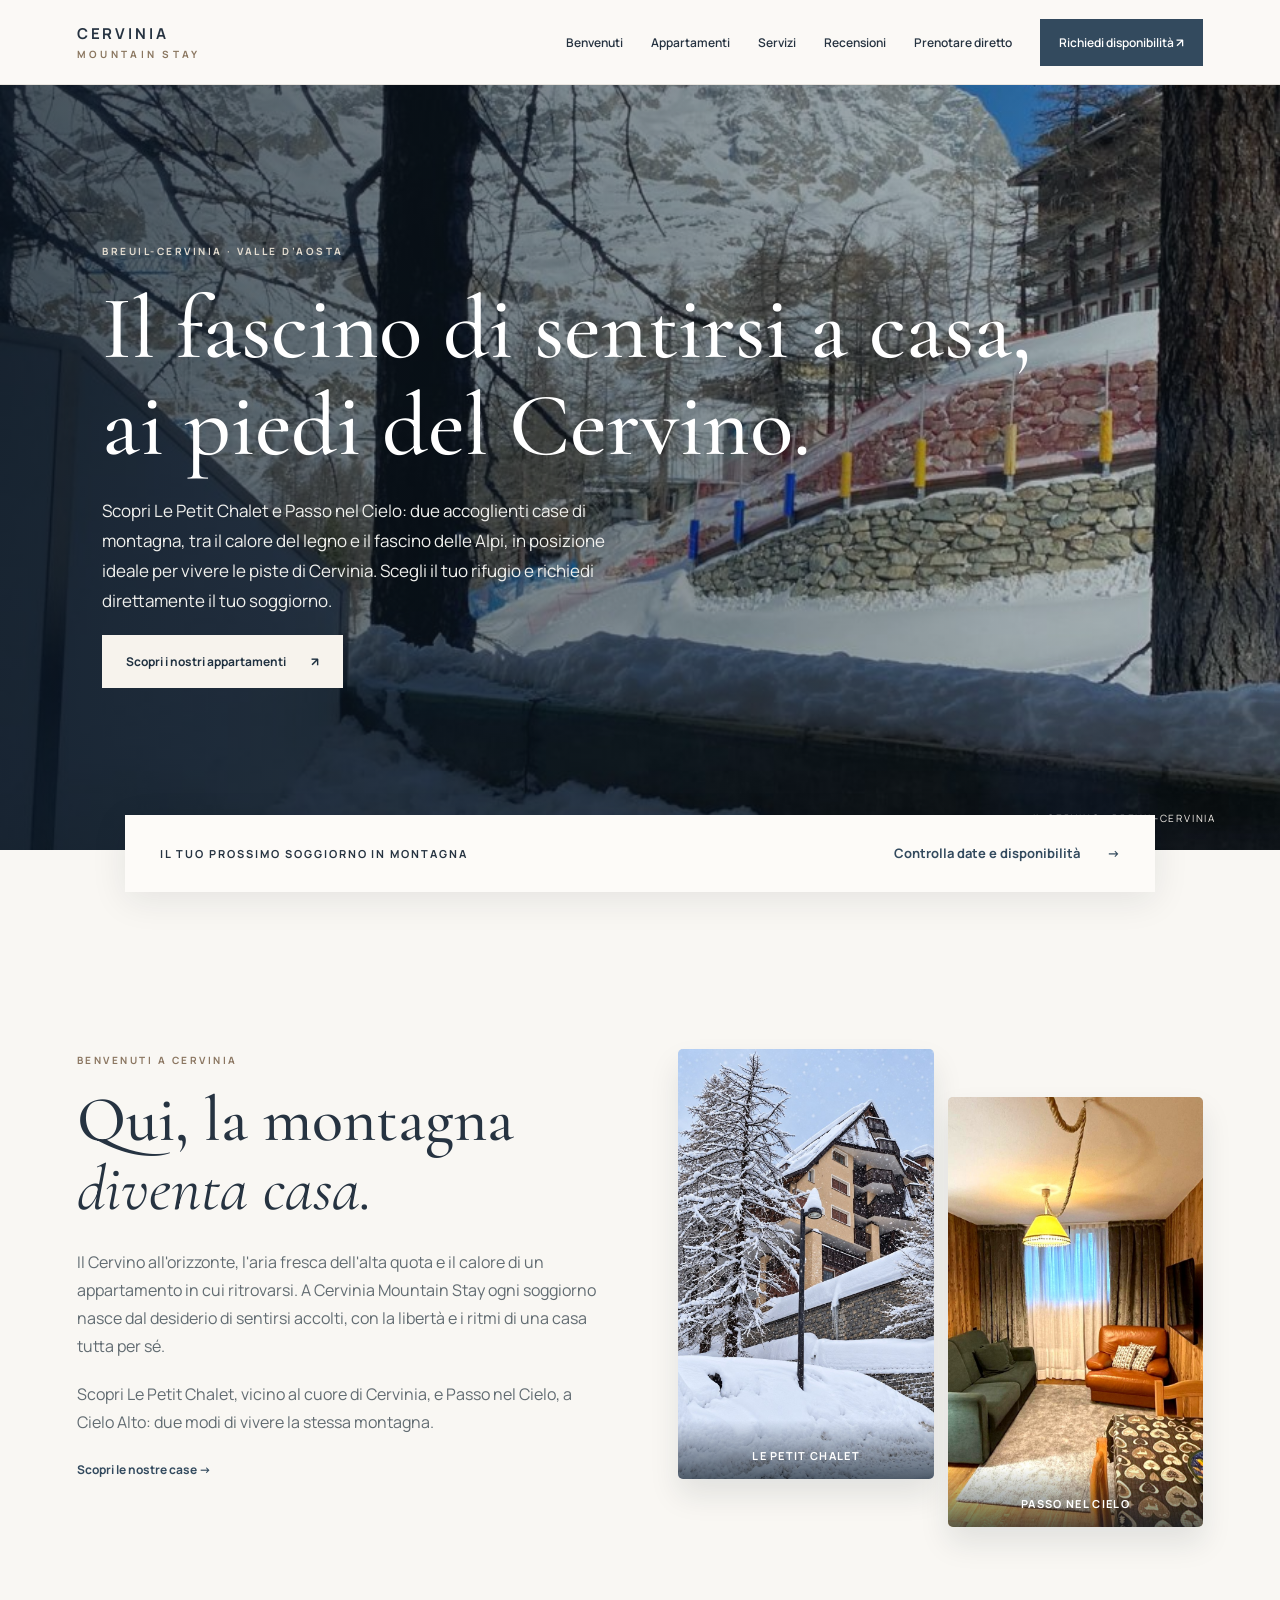
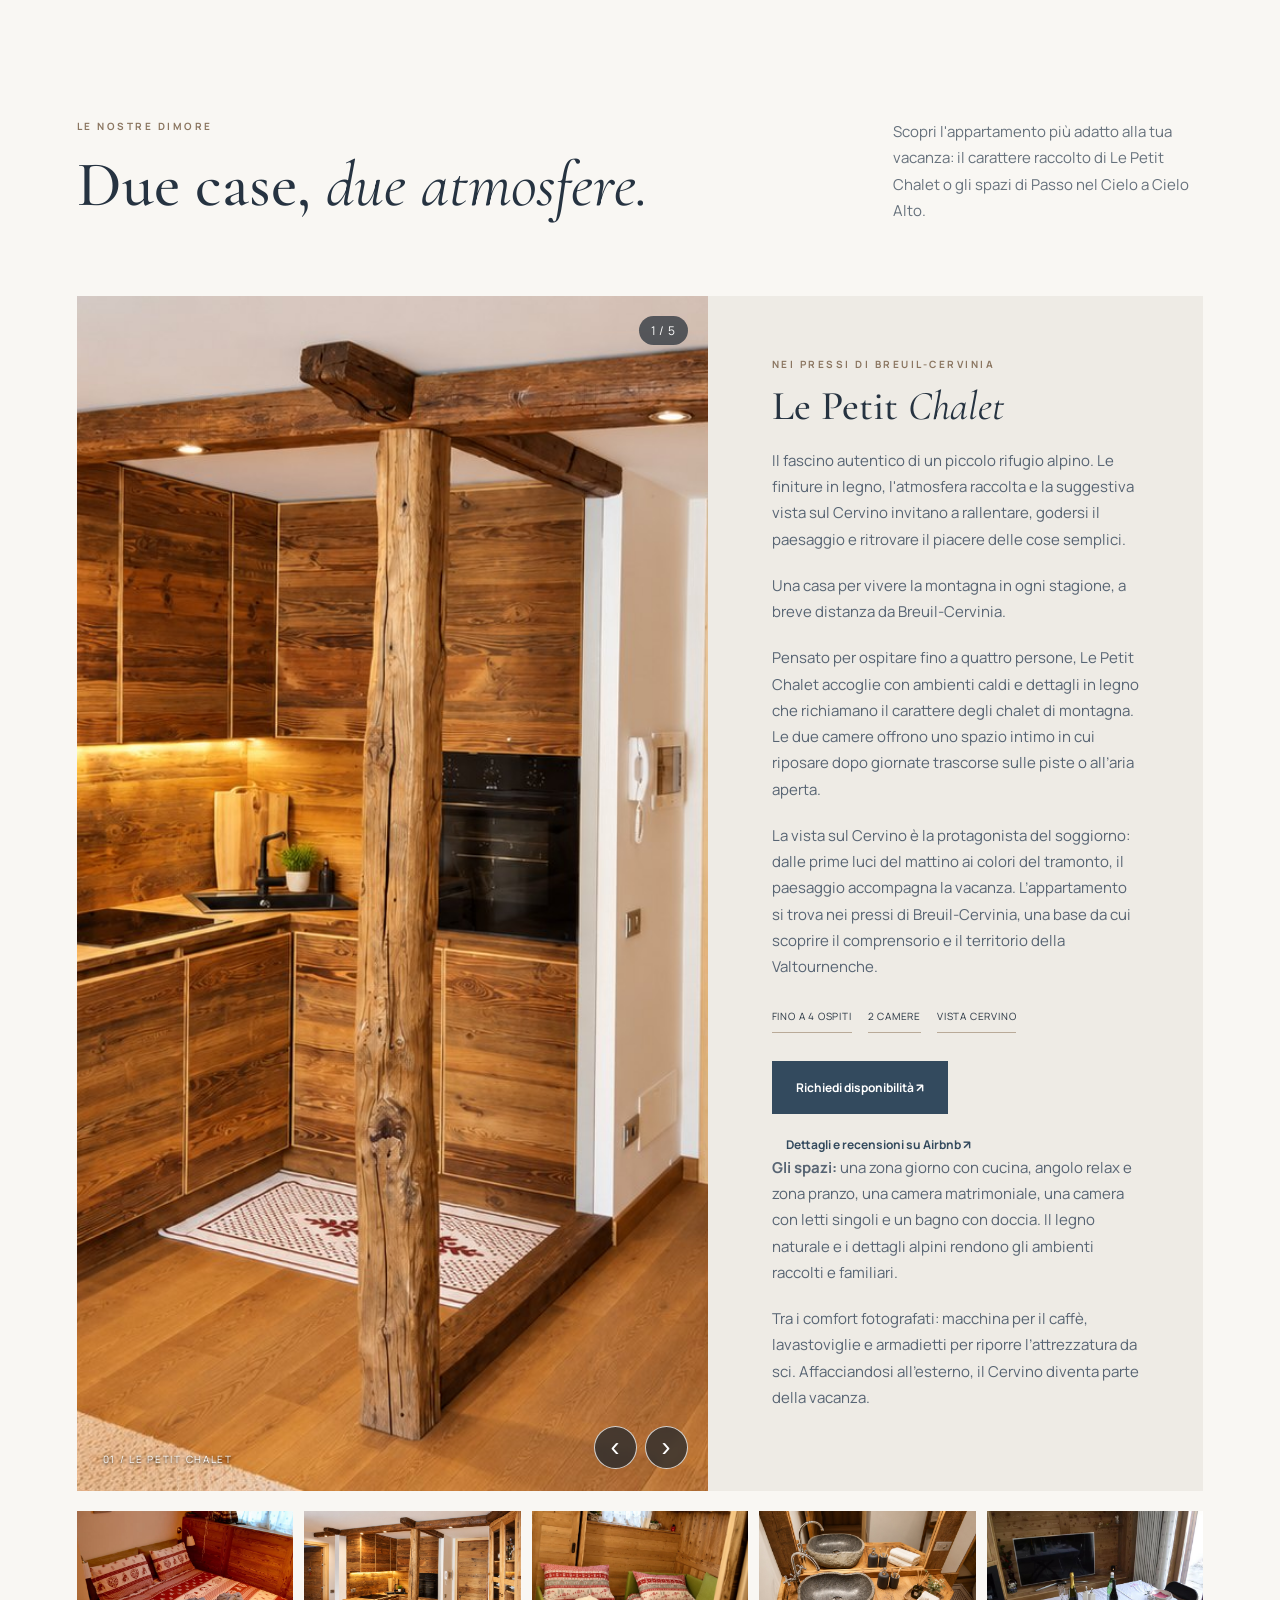
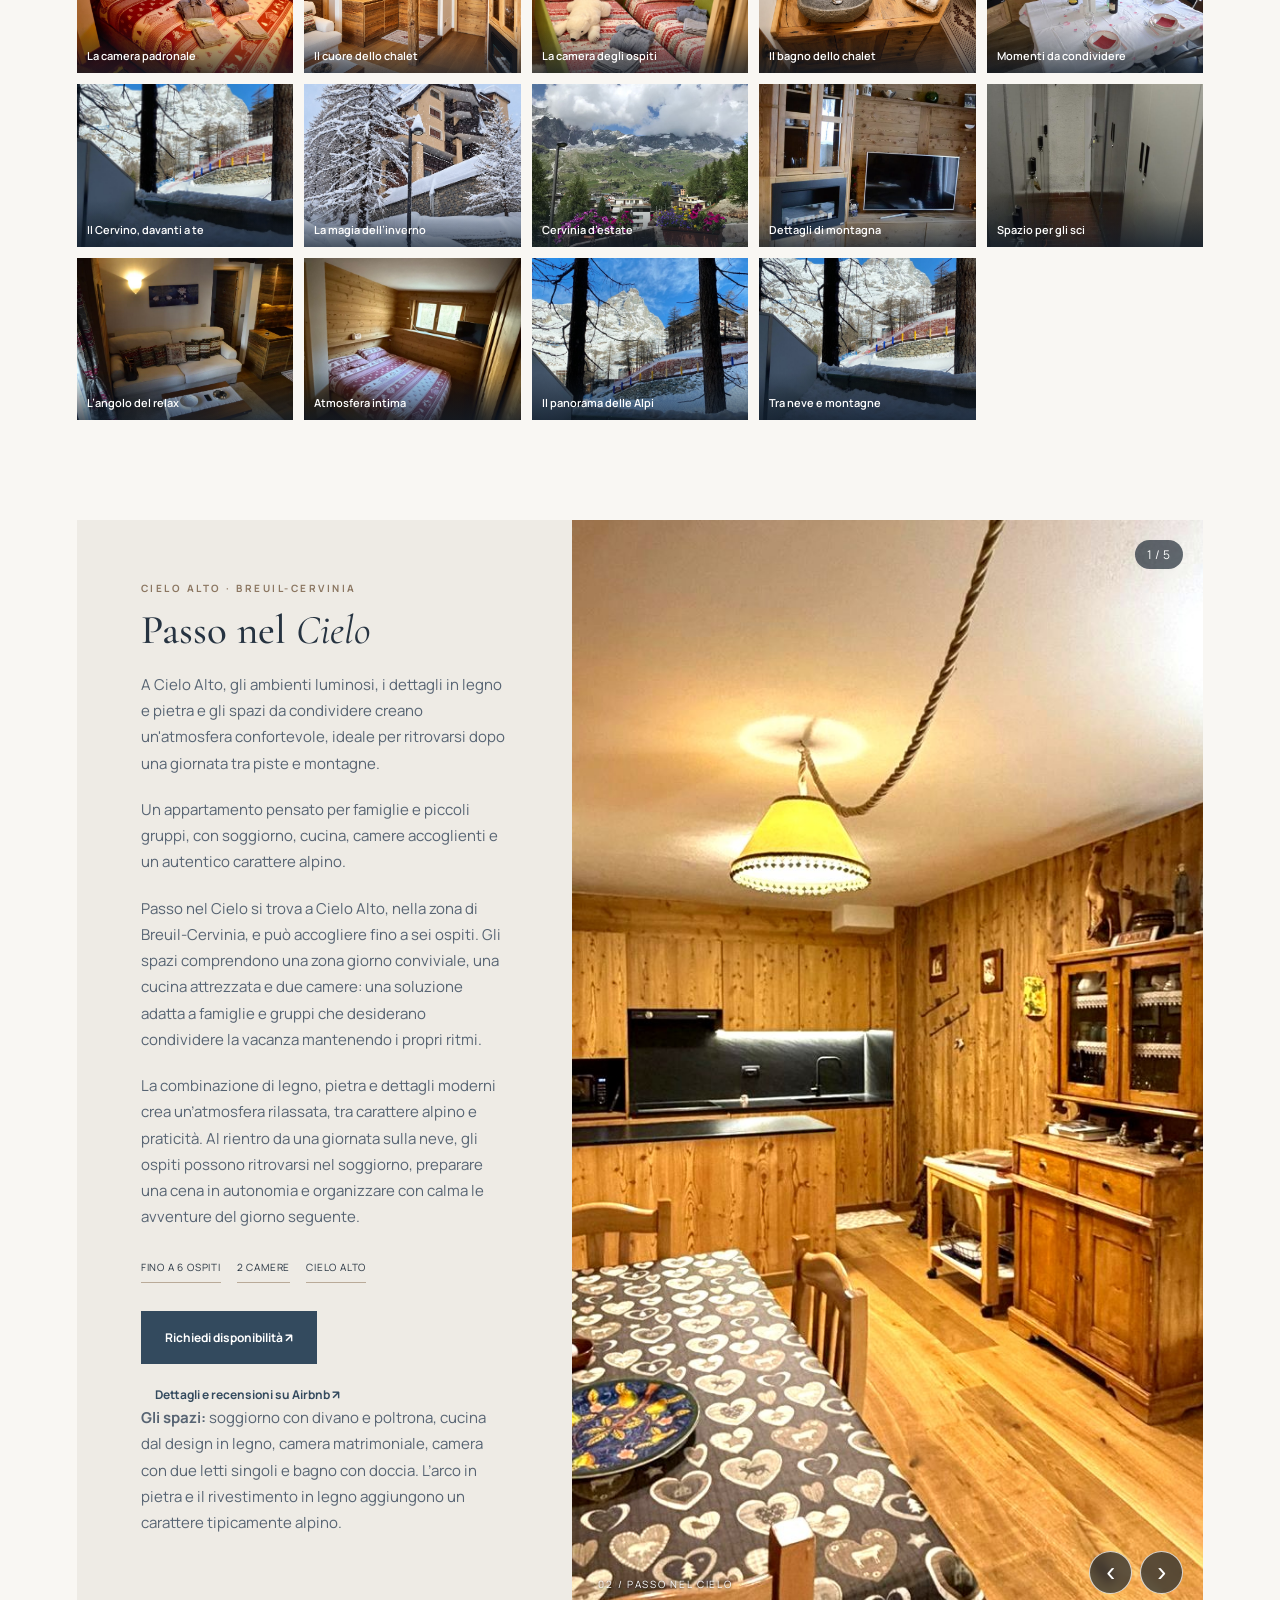
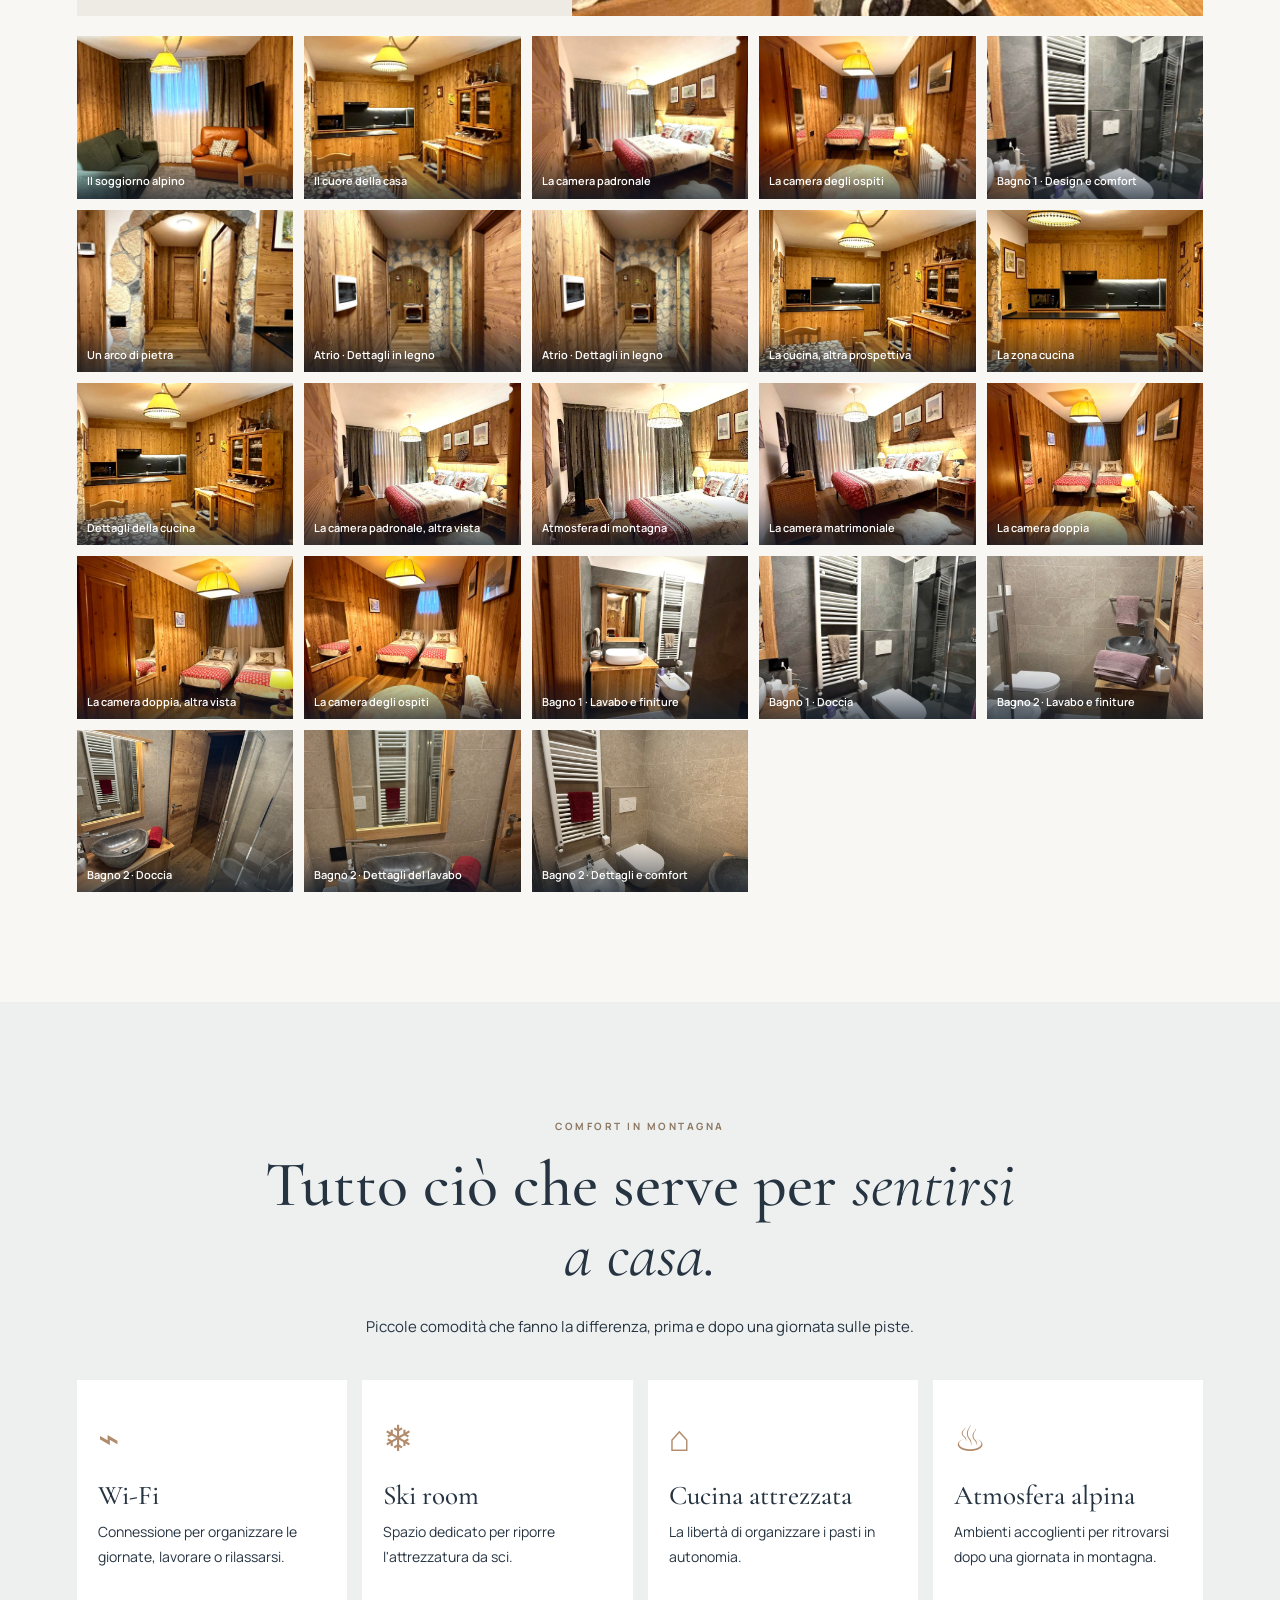
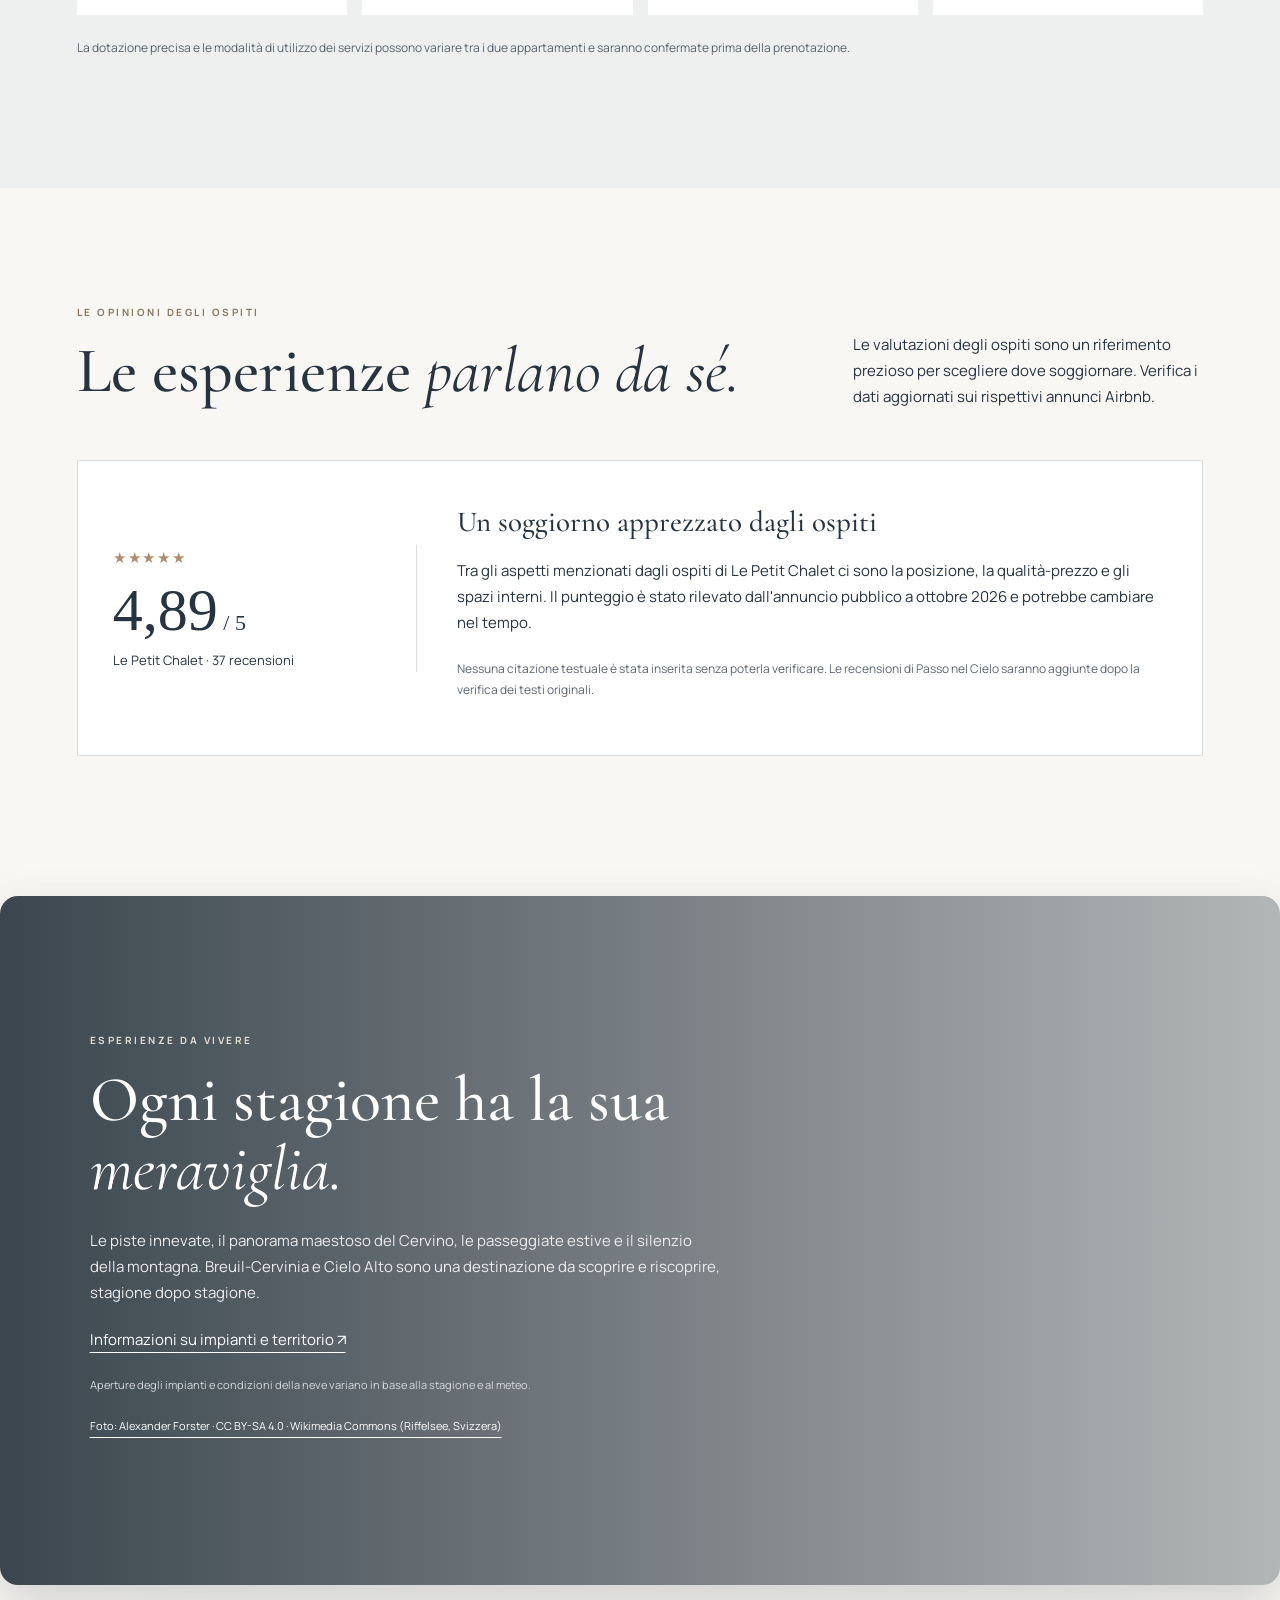
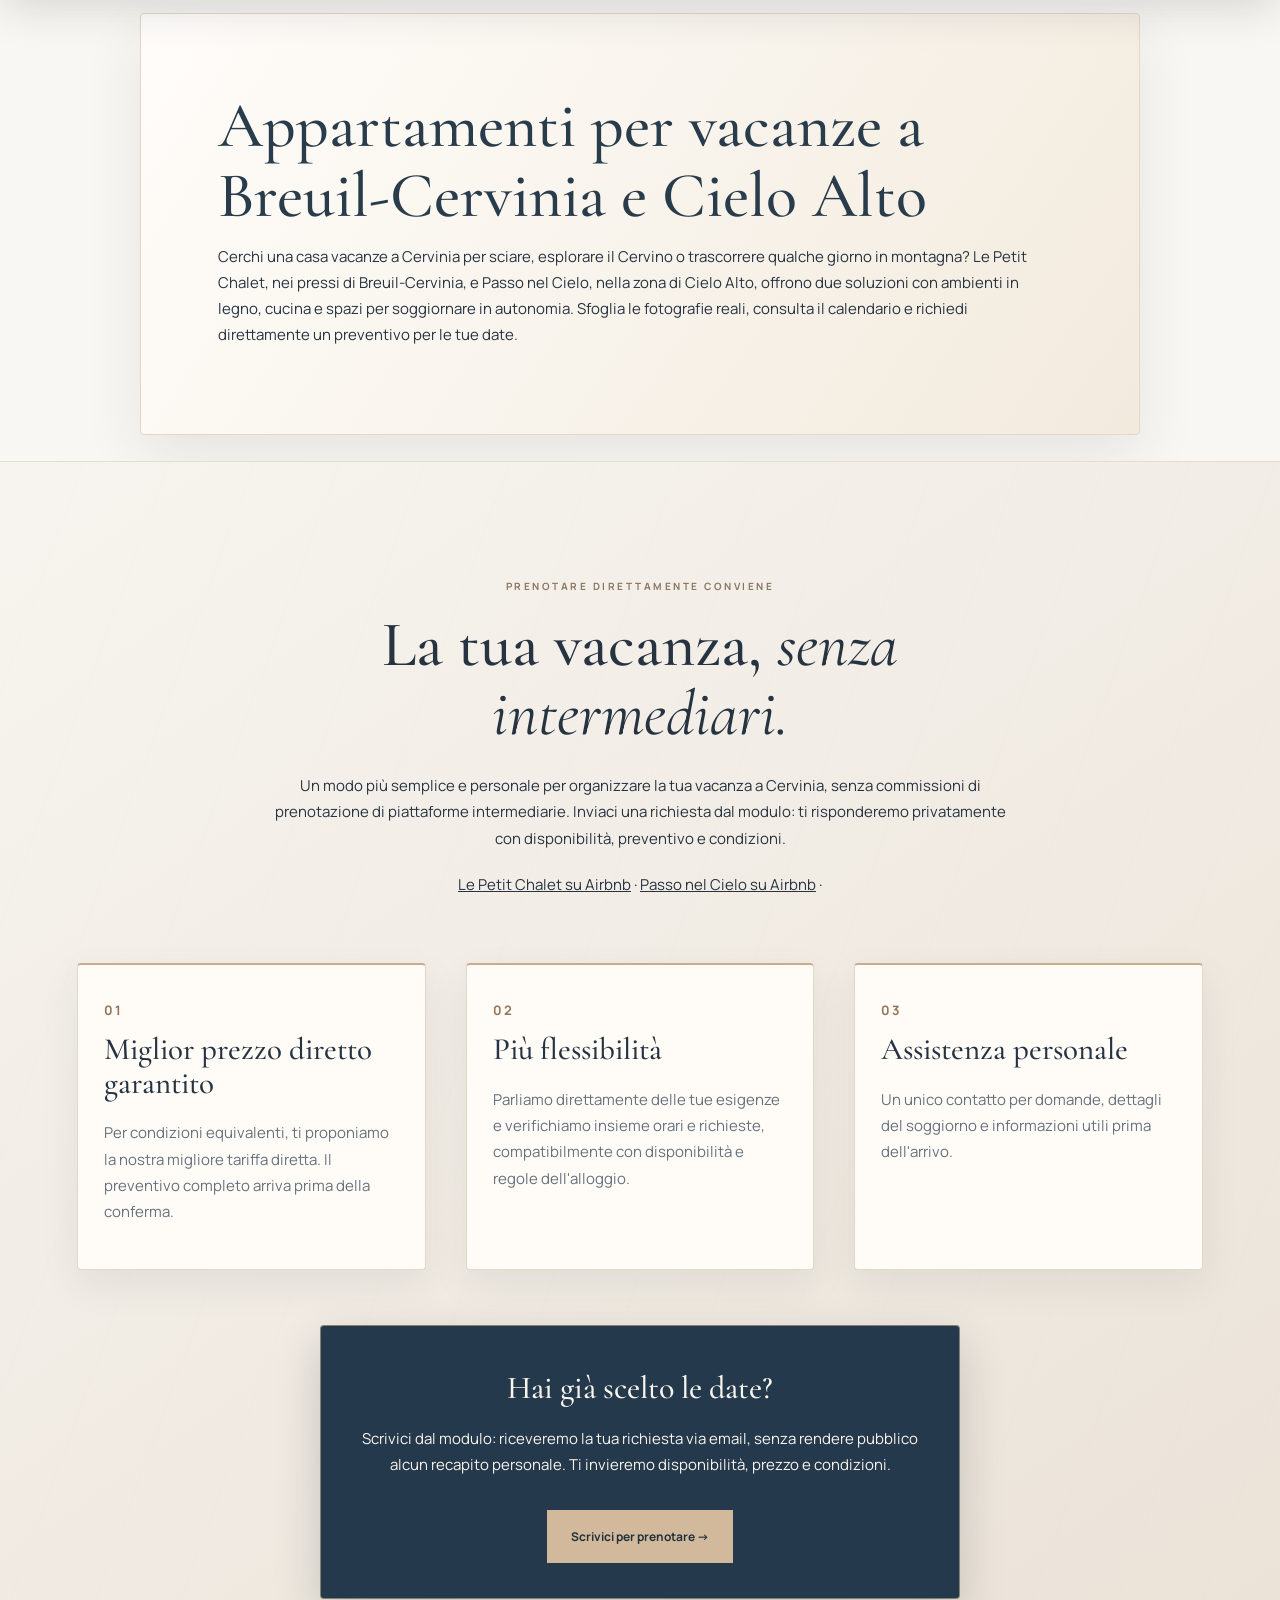
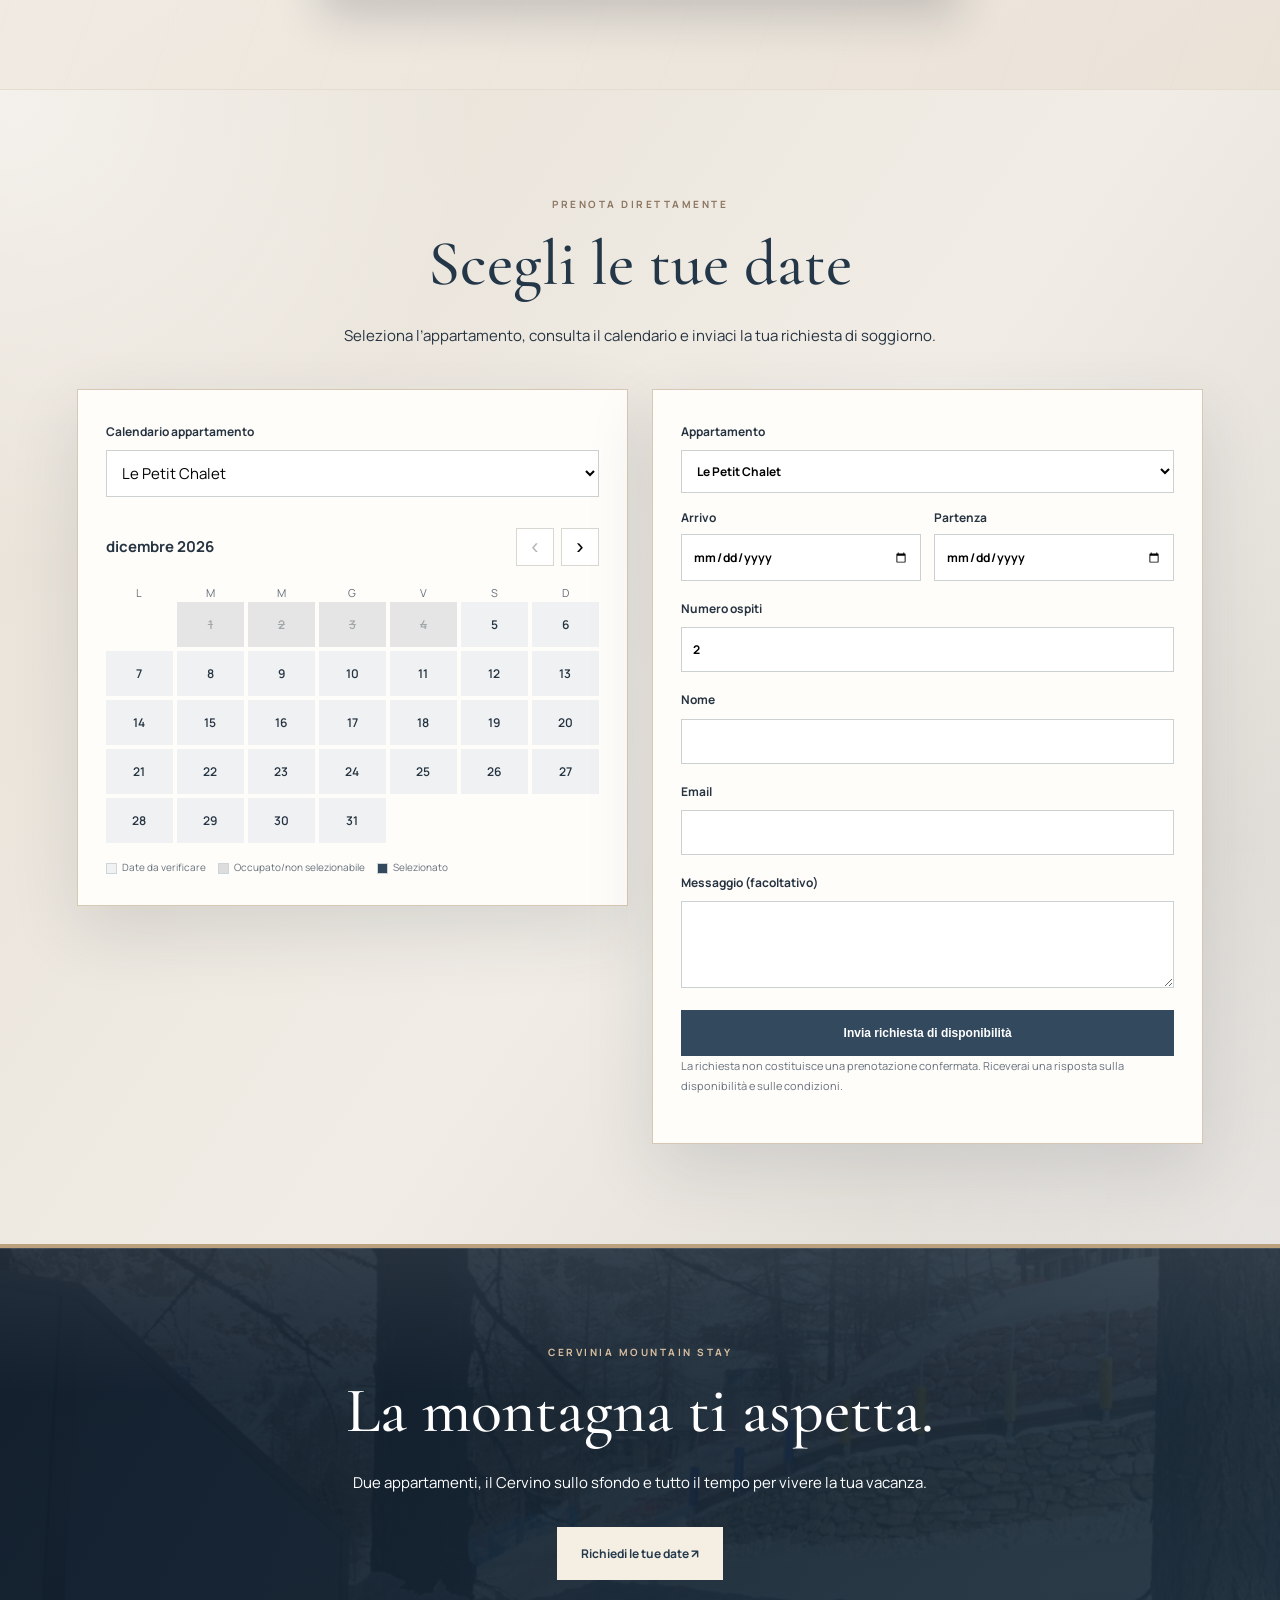
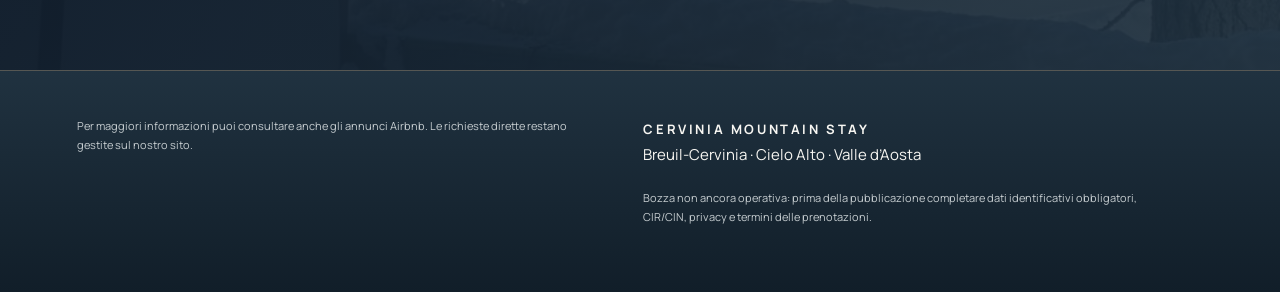
==== index.html @ 4ecff8c5 "Forza aggiornamento script modulo e mostra diagnostica errore Formspree" ====
<!DOCTYPE html>

<html lang="it"><head><meta charset="utf-8"/><meta content="width=device-width,initial-scale=1" name="viewport"/><title>Case vacanze Cervinia e Cielo Alto | Le Petit Chalet e Passo nel Cielo</title><meta content="Due case vacanze a Cervinia e Cielo Alto: Le Petit Chalet con vista Cervino e Passo nel Cielo. Fotografie, gallerie e richieste di prenotazione diretta." name="description"/><meta content="#243444" name="theme-color"/><meta content="index,follow,max-image-preview:large" name="robots"/><meta content="website" property="og:type"/><meta content="Cervinia Mountain Stay · Il fascino di sentirsi a casa, ai piedi del Cervino" property="og:title"/><meta content="Due appartamenti a Cervinia e Cielo Alto, con atmosfere uniche e prenotazioni dirette su richiesta." property="og:description"/><link href="style.css" rel="stylesheet"/><script type="application/ld+json">{"@context":"https://schema.org","@type":"WebSite","name":"Cervinia Mountain Stay","inLanguage":"it-IT"}</script></head><body>
<header class="top"><a class="brand" href="#home">CERVINIA <small>MOUNTAIN STAY</small></a><button aria-controls="main-nav" aria-expanded="false" aria-label="Apri menu" class="menu-toggle" type="button">☰</button><nav id="main-nav"><a href="#filosofia">Benvenuti</a><a href="#alloggi">Appartamenti</a><a href="#servizi">Servizi</a><a href="#recensioni">Recensioni</a><a href="#vantaggi">Prenotare diretto</a><a class="nav-cta" href="#prenota">Richiedi disponibilità ↗</a></nav></header>
<main id="home">
<section aria-label="Vista sul Cervino" class="hero" style="background-image:linear-gradient(90deg,rgba(12,23,35,.74),rgba(21,39,52,.24)),url('petit_view.jpg')"><div class="hero-inner"><span class="eyebrow light">BREUIL-CERVINIA · VALLE D’AOSTA</span><h1>Il fascino di sentirsi a casa, ai piedi del Cervino.</h1><p>Scopri Le Petit Chalet e Passo nel Cielo: due accoglienti case di montagna, tra il calore del legno e il fascino delle Alpi, in posizione ideale per vivere le piste di Cervinia. Scegli il tuo rifugio e richiedi direttamente il tuo soggiorno.</p><a class="button light-btn" href="#alloggi">Scopri i nostri appartamenti <span>↗</span></a></div><span class="hero-caption">IL CERVINO · BREUIL-CERVINIA</span></section>
<section class="quickbook"><p>IL TUO PROSSIMO SOGGIORNO IN MONTAGNA</p><a href="#prenota">Controlla date e disponibilità <span>→</span></a></section>
<section class="section manifesto" id="filosofia"><div class="welcome-layout"><div class="welcome-copy"><span class="eyebrow">BENVENUTI A CERVINIA</span><h2>Qui, la montagna <em>diventa casa.</em></h2><p>Il Cervino all'orizzonte, l'aria fresca dell'alta quota e il calore di un appartamento in cui ritrovarsi. A Cervinia Mountain Stay ogni soggiorno nasce dal desiderio di sentirsi accolti, con la libertà e i ritmi di una casa tutta per sé.</p><p>Scopri Le Petit Chalet, vicino al cuore di Cervinia, e Passo nel Cielo, a Cielo Alto: due modi di vivere la stessa montagna.</p><a class="textlink" href="#alloggi">Scopri le nostre case →</a></div><div class="welcome-collage"><figure class="collage-one"><img alt="Esterno di Le Petit Chalet nel paesaggio innevato" loading="lazy" src="petit_exterior.jpg"/><figcaption>LE PETIT CHALET</figcaption></figure><figure class="collage-two"><img alt="Soggiorno accogliente di Passo nel Cielo a Cielo Alto" loading="lazy" src="passo_living.jpg"/><figcaption>PASSO NEL CIELO</figcaption></figure></div></div></section>
<section class="section residences" id="alloggi"><div class="section-heading"><div><span class="eyebrow">LE NOSTRE DIMORE</span><h2>Due case, <em>due atmosfere.</em></h2></div><p>Scopri l'appartamento più adatto alla tua vacanza: il carattere raccolto di Le Petit Chalet o gli spazi di Passo nel Cielo a Cielo Alto.</p></div>
<article class="residence"><div class="residence-image" data-slides="petit_kitchen.jpg|petit_living.jpg|petit_bed.jpg|petit_view.jpg|petit_dining.jpg" data-slideshow="0"><img alt="Foto di anteprima Le Petit Chalet" data-cover-lightbox="" loading="eager" src="petit_kitchen.jpg"/><span class="photo-label">01 / LE PETIT CHALET</span><div aria-label="Controlli slideshow" class="preview-controls"><button aria-label="Foto precedente" class="preview-prev" type="button">‹</button><button aria-label="Foto successiva" class="preview-next" type="button">›</button></div><span aria-live="off" class="preview-counter">1 / 5</span></div><div class="residence-copy"><span class="eyebrow">NEI PRESSI DI BREUIL-CERVINIA</span><h3>Le Petit <em>Chalet</em></h3><p>Il fascino autentico di un piccolo rifugio alpino. Le finiture in legno, l'atmosfera raccolta e la suggestiva vista sul Cervino invitano a rallentare, godersi il paesaggio e ritrovare il piacere delle cose semplici.</p><p>Una casa per vivere la montagna in ogni stagione, a breve distanza da Breuil-Cervinia.</p><p>Pensato per ospitare fino a quattro persone, Le Petit Chalet accoglie con ambienti caldi e dettagli in legno che richiamano il carattere degli chalet di montagna. Le due camere offrono uno spazio intimo in cui riposare dopo giornate trascorse sulle piste o all’aria aperta.</p><p>La vista sul Cervino è la protagonista del soggiorno: dalle prime luci del mattino ai colori del tramonto, il paesaggio accompagna la vacanza. L’appartamento si trova nei pressi di Breuil-Cervinia, una base da cui scoprire il comprensorio e il territorio della Valtournenche.</p><div class="property-facts"><span>FINO A 4 OSPITI</span><span>2 CAMERE</span><span>VISTA CERVINO</span></div><div class="actions"><a class="button" data-property="Le Petit Chalet" href="#prenota">Richiedi disponibilità ↗</a><a class="textlink airbnb-link" href="https://www.airbnb.it/h/lepetitechalet" rel="noopener noreferrer" target="_blank">Dettagli e recensioni su Airbnb ↗</a></div><p><strong>Gli spazi:</strong> una zona giorno con cucina, angolo relax e zona pranzo, una camera matrimoniale, una camera con letti singoli e un bagno con doccia. Il legno naturale e i dettagli alpini rendono gli ambienti raccolti e familiari.</p><p>Tra i comfort fotografati: macchina per il caffè, lavastoviglie e armadietti per riporre l’attrezzatura da sci. Affacciandosi all’esterno, il Cervino diventa parte della vacanza.</p></div></article>
<div class="gallery-row gallery-curated"><a aria-label="Ingrandisci foto: La camera padronale" class="photo-tile" data-lightbox="" href="petit_bed.jpg"><img alt="La camera padronale — Le Petit Chalet" loading="lazy" src="petit_bed.jpg"/><span>La camera padronale</span></a><a aria-label="Ingrandisci foto: Il cuore dello chalet" class="photo-tile" data-lightbox="" href="petit_kitchen.jpg"><img alt="Il cuore dello chalet — Le Petit Chalet" loading="lazy" src="petit_kitchen.jpg"/><span>Il cuore dello chalet</span></a><a aria-label="Ingrandisci foto: La camera degli ospiti" class="photo-tile" data-lightbox="" href="petit_twin.jpg"><img alt="La camera degli ospiti — Le Petit Chalet" loading="lazy" src="petit_twin.jpg"/><span>La camera degli ospiti</span></a><a aria-label="Ingrandisci foto: Il bagno dello chalet" class="photo-tile" data-lightbox="" href="petit_bath.jpg"><img alt="Il bagno dello chalet — Le Petit Chalet" loading="lazy" src="petit_bath.jpg"/><span>Il bagno dello chalet</span></a><a aria-label="Ingrandisci foto: Momenti da condividere" class="photo-tile" data-lightbox="" href="petit_dining.jpg"><img alt="Momenti da condividere — Le Petit Chalet" loading="lazy" src="petit_dining.jpg"/><span>Momenti da condividere</span></a><a aria-label="Ingrandisci foto: Il Cervino, davanti a te" class="photo-tile" data-lightbox="" href="petit_view.jpg"><img alt="Il Cervino, davanti a te — Le Petit Chalet" loading="lazy" src="petit_view.jpg"/><span>Il Cervino, davanti a te</span></a><a aria-label="Ingrandisci foto: La magia dell’inverno" class="photo-tile" data-lightbox="" href="petit_exterior.jpg"><img alt="La magia dell’inverno — Le Petit Chalet" loading="lazy" src="petit_exterior.jpg"/><span>La magia dell’inverno</span></a><a aria-label="Ingrandisci foto: Cervinia d’estate" class="photo-tile" data-lightbox="" href="petit_summer.jpg"><img alt="Cervinia d’estate — Le Petit Chalet" loading="lazy" src="petit_summer.jpg"/><span>Cervinia d’estate</span></a><a aria-label="Ingrandisci foto: Dettagli di montagna" class="photo-tile" data-lightbox="" href="petit_fire.jpg"><img alt="Dettagli di montagna — Le Petit Chalet" loading="lazy" src="petit_fire.jpg"/><span>Dettagli di montagna</span></a><a aria-label="Ingrandisci foto: Spazio per gli sci" class="photo-tile" data-lightbox="" href="petit_ski.jpg"><img alt="Spazio per gli sci — Le Petit Chalet" loading="lazy" src="petit_ski.jpg"/><span>Spazio per gli sci</span></a><a aria-label="Ingrandisci foto: L’angolo del relax" class="photo-tile" data-lightbox="" href="petit_living.jpg"><img alt="L’angolo del relax — Le Petit Chalet" loading="lazy" src="petit_living.jpg"/><span>L’angolo del relax</span></a><a aria-label="Ingrandisci foto: Atmosfera intima" class="photo-tile" data-lightbox="" href="lepetit_bedroom.jpg"><img alt="Atmosfera intima — Le Petit Chalet" loading="lazy" src="lepetit_bedroom.jpg"/><span>Atmosfera intima</span></a><a aria-label="Ingrandisci foto: Il panorama delle Alpi" class="photo-tile" data-lightbox="" href="lepetit_view1.jpg"><img alt="Il panorama delle Alpi — Le Petit Chalet" loading="lazy" src="lepetit_view1.jpg"/><span>Il panorama delle Alpi</span></a><a aria-label="Ingrandisci foto: Tra neve e montagne" class="photo-tile" data-lightbox="" href="lepetit_view2.jpg"><img alt="Tra neve e montagne — Le Petit Chalet" loading="lazy" src="lepetit_view2.jpg"/><span>Tra neve e montagne</span></a></div>
<article class="residence reversed"><div class="residence-image" data-slides="passo_kitchen.jpg|passo_living.jpg|passo_master.jpg|passo_twin.jpg|passo_arch.jpg" data-slideshow="1"><img alt="Foto di anteprima Passo nel Cielo" data-cover-lightbox="" loading="eager" src="passo_kitchen.jpg"/><span class="photo-label">02 / PASSO NEL CIELO</span><div aria-label="Controlli slideshow" class="preview-controls"><button aria-label="Foto precedente" class="preview-prev" type="button">‹</button><button aria-label="Foto successiva" class="preview-next" type="button">›</button></div><span aria-live="off" class="preview-counter">1 / 5</span></div><div class="residence-copy"><span class="eyebrow">CIELO ALTO · BREUIL-CERVINIA</span><h3>Passo nel <em>Cielo</em></h3><p>A Cielo Alto, gli ambienti luminosi, i dettagli in legno e pietra e gli spazi da condividere creano un'atmosfera confortevole, ideale per ritrovarsi dopo una giornata tra piste e montagne.</p><p>Un appartamento pensato per famiglie e piccoli gruppi, con soggiorno, cucina, camere accoglienti e un autentico carattere alpino.</p><p>Passo nel Cielo si trova a Cielo Alto, nella zona di Breuil-Cervinia, e può accogliere fino a sei ospiti. Gli spazi comprendono una zona giorno conviviale, una cucina attrezzata e due camere: una soluzione adatta a famiglie e gruppi che desiderano condividere la vacanza mantenendo i propri ritmi.</p><p>La combinazione di legno, pietra e dettagli moderni crea un’atmosfera rilassata, tra carattere alpino e praticità. Al rientro da una giornata sulla neve, gli ospiti possono ritrovarsi nel soggiorno, preparare una cena in autonomia e organizzare con calma le avventure del giorno seguente.</p><div class="property-facts"><span>FINO A 6 OSPITI</span><span>2 CAMERE</span><span>CIELO ALTO</span></div><div class="actions"><a class="button" data-property="Passo nel Cielo" href="#prenota">Richiedi disponibilità ↗</a><a class="textlink airbnb-link" href="https://www.airbnb.it/h/passonelcielo" rel="noopener noreferrer" target="_blank">Dettagli e recensioni su Airbnb ↗</a></div><p><strong>Gli spazi:</strong> soggiorno con divano e poltrona, cucina dal design in legno, camera matrimoniale, camera con due letti singoli e bagno con doccia. L’arco in pietra e il rivestimento in legno aggiungono un carattere tipicamente alpino.</p></div></article>
<div class="gallery-row gallery-curated"><a aria-label="Ingrandisci foto: Il soggiorno alpino" class="photo-tile" data-lightbox="" href="passo_living.jpg"><img alt="Il soggiorno alpino — Passo nel Cielo" loading="lazy" src="passo_living.jpg"/><span>Il soggiorno alpino</span></a><a aria-label="Ingrandisci foto: Il cuore della casa" class="photo-tile" data-lightbox="" href="passo_kitchen.jpg"><img alt="Il cuore della casa — Passo nel Cielo" loading="lazy" src="passo_kitchen.jpg"/><span>Il cuore della casa</span></a><a aria-label="Ingrandisci foto: La camera padronale" class="photo-tile" data-lightbox="" href="passo_master.jpg"><img alt="La camera padronale — Passo nel Cielo" loading="lazy" src="passo_master.jpg"/><span>La camera padronale</span></a><a aria-label="Ingrandisci foto: La camera degli ospiti" class="photo-tile" data-lightbox="" href="passo_twin.jpg"><img alt="La camera degli ospiti — Passo nel Cielo" loading="lazy" src="passo_twin.jpg"/><span>La camera degli ospiti</span></a><a aria-label="Ingrandisci foto: Bagno 1 · Design e comfort" class="photo-tile" data-lightbox="" href="passo_bath.jpg"><img alt="Bagno 1 · Design e comfort — Passo nel Cielo" loading="lazy" src="passo_bath.jpg"/><span>Bagno 1 · Design e comfort</span></a><a aria-label="Ingrandisci foto: Un arco di pietra" class="photo-tile" data-lightbox="" href="passo_arch.jpg"><img alt="Un arco di pietra — Passo nel Cielo" loading="lazy" src="passo_arch.jpg"/><span>Un arco di pietra</span></a><a aria-label="Ingrandisci foto: Atrio · Dettagli in legno" class="photo-tile" data-lightbox="" href="passo_hall.jpg"><img alt="Atrio · Dettagli in legno — Passo nel Cielo" loading="lazy" src="passo_hall.jpg"/><span>Atrio · Dettagli in legno</span></a><a aria-label="Ingrandisci foto: Atrio · Dettagli in legno" class="photo-tile" data-lightbox="" href="passo_hall.jpg"><img alt="Atrio · Dettagli in legno — Passo nel Cielo" loading="lazy" src="passo_hall.jpg"/><span>Atrio · Dettagli in legno</span></a><a aria-label="Ingrandisci foto: La cucina, altra prospettiva" class="photo-tile" data-lightbox="" href="passo_kitchen2.jpg"><img alt="La cucina, altra prospettiva — Passo nel Cielo" loading="lazy" src="passo_kitchen2.jpg"/><span>La cucina, altra prospettiva</span></a><a aria-label="Ingrandisci foto: La zona cucina" class="photo-tile" data-lightbox="" href="passo_kitchen3.jpg"><img alt="La zona cucina — Passo nel Cielo" loading="lazy" src="passo_kitchen3.jpg"/><span>La zona cucina</span></a><a aria-label="Ingrandisci foto: Dettagli della cucina" class="photo-tile" data-lightbox="" href="passo_kitchen_close.jpg"><img alt="Dettagli della cucina — Passo nel Cielo" loading="lazy" src="passo_kitchen_close.jpg"/><span>Dettagli della cucina</span></a><a aria-label="Ingrandisci foto: La camera padronale, altra vista" class="photo-tile" data-lightbox="" href="passo_master1.jpg"><img alt="La camera padronale, altra vista — Passo nel Cielo" loading="lazy" src="passo_master1.jpg"/><span>La camera padronale, altra vista</span></a><a aria-label="Ingrandisci foto: Atmosfera di montagna" class="photo-tile" data-lightbox="" href="passo_master2.jpg"><img alt="Atmosfera di montagna — Passo nel Cielo" loading="lazy" src="passo_master2.jpg"/><span>Atmosfera di montagna</span></a><a aria-label="Ingrandisci foto: La camera matrimoniale" class="photo-tile" data-lightbox="" href="passo_master3.jpg"><img alt="La camera matrimoniale — Passo nel Cielo" loading="lazy" src="passo_master3.jpg"/><span>La camera matrimoniale</span></a><a aria-label="Ingrandisci foto: La camera doppia" class="photo-tile" data-lightbox="" href="passo_twin1.jpg"><img alt="La camera doppia — Passo nel Cielo" loading="lazy" src="passo_twin1.jpg"/><span>La camera doppia</span></a><a aria-label="Ingrandisci foto: La camera doppia, altra vista" class="photo-tile" data-lightbox="" href="passo_twin2.jpg"><img alt="La camera doppia, altra vista — Passo nel Cielo" loading="lazy" src="passo_twin2.jpg"/><span>La camera doppia, altra vista</span></a><a aria-label="Ingrandisci foto: La camera degli ospiti" class="photo-tile" data-lightbox="" href="passo_twin3.jpg"><img alt="La camera degli ospiti — Passo nel Cielo" loading="lazy" src="passo_twin3.jpg"/><span>La camera degli ospiti</span></a><a aria-label="Ingrandisci foto: Bagno 1 · Lavabo e finiture" class="photo-tile" data-lightbox="" href="passo_bath1.jpg"><img alt="Bagno 1 · Lavabo e finiture — Passo nel Cielo" loading="lazy" src="passo_bath1.jpg"/><span>Bagno 1 · Lavabo e finiture</span></a><a aria-label="Ingrandisci foto: Bagno 1 · Doccia" class="photo-tile" data-lightbox="" href="passo_bath2.jpg"><img alt="Bagno 1 · Doccia — Passo nel Cielo" loading="lazy" src="passo_bath2.jpg"/><span>Bagno 1 · Doccia</span></a><a aria-label="Ingrandisci foto: Bagno 2 · Lavabo e finiture" class="photo-tile" data-lightbox="" href="passo_bagno2_1.jpg"><img alt="Bagno 2 · Lavabo e finiture — Passo nel Cielo" loading="lazy" src="passo_bagno2_1.jpg"/><span>Bagno 2 · Lavabo e finiture</span></a><a aria-label="Ingrandisci foto: Bagno 2 · Doccia" class="photo-tile" data-lightbox="" href="passo_bagno2_2.jpg"><img alt="Bagno 2 · Doccia — Passo nel Cielo" loading="lazy" src="passo_bagno2_2.jpg"/><span>Bagno 2 · Doccia</span></a><a aria-label="Ingrandisci foto: Bagno 2 · Dettagli del lavabo" class="photo-tile" data-lightbox="" href="passo_bagno2_3.jpg"><img alt="Bagno 2 · Dettagli del lavabo — Passo nel Cielo" loading="lazy" src="passo_bagno2_3.jpg"/><span>Bagno 2 · Dettagli del lavabo</span></a><a aria-label="Ingrandisci foto: Bagno 2 · Dettagli e comfort" class="photo-tile" data-lightbox="" href="passo_bagno2_4.jpg"><img alt="Bagno 2 · Dettagli e comfort — Passo nel Cielo" loading="lazy" src="passo_bagno2_4.jpg"/><span>Bagno 2 · Dettagli e comfort</span></a></div>
</section><section class="section amenities" id="servizi"><div class="center"><span class="eyebrow">COMFORT IN MONTAGNA</span><h2>Tutto ciò che serve per <em>sentirsi a casa.</em></h2><p>Piccole comodità che fanno la differenza, prima e dopo una giornata sulle piste.</p></div><div class="amenity-grid"><div class="amenity"><span class="amenity-icon">⌁</span><h3>Wi-Fi</h3><p>Connessione per organizzare le giornate, lavorare o rilassarsi.</p></div><div class="amenity"><span class="amenity-icon">❄</span><h3>Ski room</h3><p>Spazio dedicato per riporre l'attrezzatura da sci.</p></div><div class="amenity"><span class="amenity-icon">⌂</span><h3>Cucina attrezzata</h3><p>La libertà di organizzare i pasti in autonomia.</p></div><div class="amenity"><span class="amenity-icon">♨</span><h3>Atmosfera alpina</h3><p>Ambienti accoglienti per ritrovarsi dopo una giornata in montagna.</p></div></div><p class="service-note">La dotazione precisa e le modalità di utilizzo dei servizi possono variare tra i due appartamenti e saranno confermate prima della prenotazione.</p></section><section class="section reviews" id="recensioni"><div class="reviews-heading"><div><span class="eyebrow">LE OPINIONI DEGLI OSPITI</span><h2>Le esperienze <em>parlano da sé.</em></h2></div><p>Le valutazioni degli ospiti sono un riferimento prezioso per scegliere dove soggiornare. Verifica i dati aggiornati sui rispettivi annunci Airbnb.</p></div><div class="review-feature"><div class="review-number"><span aria-label="Valutazione 4,89 su 5" class="stars">★★★★★</span><strong>4,89<small> / 5</small></strong><span>Le Petit Chalet · 37 recensioni</span></div><div class="review-details"><h3>Un soggiorno apprezzato dagli ospiti</h3><p>Tra gli aspetti menzionati dagli ospiti di Le Petit Chalet ci sono la posizione, la qualità-prezzo e gli spazi interni. Il punteggio è stato rilevato dall'annuncio pubblico a ottobre 2026 e potrebbe cambiare nel tempo.</p><p class="review-disclaimer">Nessuna citazione testuale è stata inserita senza poterla verificare. Le recensioni di Passo nel Cielo saranno aggiunte dopo la verifica dei testi originali.</p></div></div></section>
<section class="mountain-banner" id="territorio" style="background-image:linear-gradient(90deg,rgba(17,31,42,.82),rgba(17,31,42,.30)),url('https://commons.wikimedia.org/wiki/Special:Redirect/file/Matterhorn-Cervino.jpg?width=1600')"><div class="mountain-content"><span class="eyebrow light">ESPERIENZE DA VIVERE</span><h2>Ogni stagione ha la sua <em>meraviglia.</em></h2><p>Le piste innevate, il panorama maestoso del Cervino, le passeggiate estive e il silenzio della montagna. Breuil-Cervinia e Cielo Alto sono una destinazione da scoprire e riscoprire, stagione dopo stagione.</p><a href="https://www.cervinia.it/" rel="noopener noreferrer" target="_blank">Informazioni su impianti e territorio ↗</a><p class="tiny">Aperture degli impianti e condizioni della neve variano in base alla stagione e al meteo.</p><p class="tiny"><a href="https://commons.wikimedia.org/wiki/File:Matterhorn-Cervino.jpg" rel="noopener noreferrer" target="_blank">Foto: Alexander Forster · CC BY-SA 4.0 · Wikimedia Commons (Riffelsee, Svizzera)</a></p></div></section><section class="section seo-content" id="cervinia-guide"><h2>Appartamenti per vacanze a Breuil-Cervinia e Cielo Alto</h2><p>Cerchi una casa vacanze a Cervinia per sciare, esplorare il Cervino o trascorrere qualche giorno in montagna? Le Petit Chalet, nei pressi di Breuil-Cervinia, e Passo nel Cielo, nella zona di Cielo Alto, offrono due soluzioni con ambienti in legno, cucina e spazi per soggiornare in autonomia. Sfoglia le fotografie reali, consulta il calendario e richiedi direttamente un preventivo per le tue date.</p></section>
<section class="section advantages" id="vantaggi"><div class="center"><span class="eyebrow">PRENOTARE DIRETTAMENTE CONVIENE</span><h2>La tua vacanza, <em>senza intermediari.</em></h2><p>Un modo più semplice e personale per organizzare la tua vacanza a Cervinia, senza commissioni di prenotazione di piattaforme intermediarie. Inviaci una richiesta dal modulo: ti risponderemo privatamente con disponibilità, preventivo e condizioni.</p><p><a href="https://www.airbnb.it/h/lepetitechalet" rel="noopener noreferrer" target="_blank">Le Petit Chalet su Airbnb</a> · <a href="https://www.airbnb.it/h/passonelcielo" rel="noopener noreferrer" target="_blank">Passo nel Cielo su Airbnb</a> · </p></div><div class="adv-grid"><div><strong>01</strong><h3>Miglior prezzo diretto garantito</h3><p>Per condizioni equivalenti, ti proponiamo la nostra migliore tariffa diretta. Il preventivo completo arriva prima della conferma.</p></div><div><strong>02</strong><h3>Più flessibilità</h3><p>Parliamo direttamente delle tue esigenze e verifichiamo insieme orari e richieste, compatibilmente con disponibilità e regole dell'alloggio.</p></div><div><strong>03</strong><h3>Assistenza personale</h3><p>Un unico contatto per domande, dettagli del soggiorno e informazioni utili prima dell'arrivo.</p></div></div><div class="adv-cta"><h3>Hai già scelto le date?</h3><p>Scrivici dal modulo: riceveremo la tua richiesta via email, senza rendere pubblico alcun recapito personale. Ti invieremo disponibilità, prezzo e condizioni.</p><a class="button" href="#prenota">Scrivici per prenotare →</a></div></section>
<section class="booking section" id="prenota">
<div class="bookinghead">
<span class="eyebrow">PRENOTA DIRETTAMENTE</span>
<h2>Scegli le tue date</h2>
<p>Seleziona l’appartamento, consulta il calendario e inviaci la tua richiesta di soggiorno.</p>
</div>
<div class="bookingbody">
<div class="calendar-shell">
<label for="calendar-property"><strong>Calendario appartamento</strong></label>
<select id="calendar-property"><option value="Le Petit Chalet">Le Petit Chalet</option><option value="Passo nel Cielo">Passo nel Cielo</option></select>
<div class="calendar-bar"><strong id="month-label"></strong><div class="calnav"><button aria-label="Mese precedente" id="prev-month" type="button">‹</button><button aria-label="Mese successivo" id="next-month" type="button">›</button></div></div>
<div class="weekday"><span>L</span><span>M</span><span>M</span><span>G</span><span>V</span><span>S</span><span>D</span></div>
<div aria-label="Calendario mensile" class="days" id="calendar-days"></div>
<p id="calendar-status" class="sr-only" role="status" aria-live="polite"></p><div class="legend"><span><i class="dot"></i>Date da verificare</span><span><i class="dot off"></i>Occupato/non selezionabile</span><span><i class="dot sel"></i>Selezionato</span></div>
</div>
<form class="requestform" id="request" action="https://formspree.io/f/xljjgqly" method="POST">
<label>Appartamento<select id="property" required="" name="appartamento"><option value="Le Petit Chalet">Le Petit Chalet</option><option value="Passo nel Cielo">Passo nel Cielo</option></select></label>
<div class="fields"><label>Arrivo<input id="arrival" required="" type="date" name="arrivo"/></label><label>Partenza<input id="departure" required="" type="date" name="partenza"/></label></div>
<label>Numero ospiti<input id="guests" max="20" min="1" required="" type="number" value="2" name="numero_ospiti"/></label>
<label>Nome<input autocomplete="name" id="guestname" required="" type="text" name="nome"/></label>
<label>Email<input autocomplete="email" id="email" required="" type="email" name="email"/></label>
<label>Messaggio (facoltativo)<textarea id="message" rows="3" name="messaggio"></textarea></label>
<p class="form-feedback" id="formstatus" role="status" aria-live="polite" tabindex="-1" hidden></p><button class="button" type="submit">Invia richiesta di disponibilità</button>
<p class="fine">La richiesta non costituisce una prenotazione confermata. Riceverai una risposta sulla disponibilità e sulle condizioni.</p>
</form>
</div>
</section><section class="closing"><span class="eyebrow light">CERVINIA MOUNTAIN STAY</span><h2>La montagna ti aspetta.</h2><p>Due appartamenti, il Cervino sullo sfondo e tutto il tempo per vivere la tua vacanza.</p><a class="button light-btn" href="#prenota">Richiedi le tue date ↗</a></section>
</main><footer><p class="fine">Per maggiori informazioni puoi consultare anche gli annunci Airbnb. Le richieste dirette restano gestite sul nostro sito.</p><div><strong>CERVINIA MOUNTAIN STAY</strong><p>Breuil-Cervinia · Cielo Alto · Valle d’Aosta</p><p class="fine">Bozza non ancora operativa: prima della pubblicazione completare dati identificativi obbligatori, CIR/CIN, privacy e termini delle prenotazioni.</p></div><div></div></footer><script src="formspree-booking.js?v=20261025-3" defer></script><script src="script.js?v=20261025-3"></script><div aria-label="Galleria fotografica" aria-modal="true" class="gallery-overlay" hidden="" id="gallery-overlay" role="dialog"><div class="gallery-toolbar"><span class="gallery-title">Galleria fotografica</span><span aria-live="polite" class="gallery-counter"></span><button aria-label="Chiudi la galleria" class="gallery-close" type="button">✕ <span>Chiudi</span></button></div><div class="gallery-stage"><button aria-label="Foto precedente" class="gallery-back" type="button">❮</button><img alt="" class="gallery-big"/><button aria-label="Foto successiva" class="gallery-forward" type="button">❯</button></div><p class="gallery-description"></p></div><script src="gallery.js"></script><script defer="True" src="slideshow.js"></script></body></html>
---- style.css ----
@import url('https://fonts.googleapis.com/css2?family=DM+Sans:wght@400;500;600;700&family=Manrope:wght@400;500;600&family=Cormorant+Garamond:ital,wght@0,400;0,500;0,600;1,400;1,500&display=swap');
:root{--ink:#263341;--slate:#334a5e;--snow:#f9f7f3;--cream:#f0ece5;--line:#d9d7d1;--muted:#66717c;--wood:#a38e74}*{box-sizing:border-box}html{scroll-behavior:smooth}body{margin:0;background:var(--snow);color:var(--ink);font-family:Manrope,'DM Sans',sans-serif;line-height:1.75;font-size:15px}img{max-width:100%}a{color:inherit}h1,h2,h3{font-family:'Cormorant Garamond',Georgia,serif;font-weight:500;line-height:1.08}h1{font-size:clamp(3.3rem,7vw,7.2rem);max-width:930px;margin:18px 0 22px}h2{font-size:clamp(3rem,5vw,5.1rem);margin:12px 0 25px}h3{font-size:clamp(2.2rem,3.2vw,3.7rem);margin:10px 0 20px}h1 em,h2 em,h3 em{font-weight:400}p{margin:0 0 20px}.eyebrow{font-weight:700;letter-spacing:.25em;font-size:10px;color:#8b7661}.eyebrow.light{color:#e4ddd1}.top{height:85px;background:#fbf9f6;display:flex;justify-content:space-between;align-items:center;padding:0 6%;position:relative;z-index:20;border-bottom:1px solid #e9e5df}.brand{text-decoration:none;font-size:15px;letter-spacing:.19em;font-weight:700;line-height:1.2}.brand small{display:block;font-size:10px;letter-spacing:.33em;color:#8a765f;margin-top:5px}nav{display:flex;align-items:center;gap:28px}nav a{text-decoration:none;font-size:12px;font-weight:600}nav .nav-cta{padding:13px 19px;color:#fff;background:var(--slate)}.menu-toggle{display:none}.hero{min-height:660px;min-height:min(85vh,850px);display:flex;align-items:center;position:relative;background:linear-gradient(90deg,rgba(15,27,42,.72),rgba(17,35,49,.20)),url('lepetit_view1.jpg') center 48%/cover;color:white}.hero-inner{padding:100px 8% 110px;max-width:1200px}.hero p{max-width:540px;font-size:17px;color:#f0f0ed}.hero-caption{position:absolute;right:5%;bottom:23px;color:#f6f1eb;font-size:10px;letter-spacing:.18em}.button{background:var(--slate);color:#fff;text-decoration:none;display:inline-flex;justify-content:center;align-items:center;gap:25px;border:1px solid var(--slate);padding:15px 23px;font-size:12px;font-weight:700;cursor:pointer;transition:.2s}.button:hover,.nav-cta:hover{filter:brightness(1.14)}.light-btn{background:#f7f3ed;color:#203141;border-color:#f7f3ed}.quickbook{display:flex;justify-content:space-between;align-items:center;max-width:1030px;margin:-35px auto 0;background:#fdfbf8;padding:27px 35px;box-shadow:0 8px 36px #15233117;position:relative;z-index:2}.quickbook p{margin:0;letter-spacing:.18em;font-size:11px;font-weight:700}.quickbook a{text-decoration:none;font-weight:700;color:var(--slate);font-size:13px}.quickbook a span{padding-left:24px}.section{max-width:1280px;margin:auto;padding:110px 6%}.center{text-align:center;max-width:750px;margin:auto}.manifesto p{font-size:16px;color:#626c72}.section-heading{display:flex;justify-content:space-between;align-items:end;gap:30px;margin-bottom:52px}.section-heading p{max-width:310px;color:var(--muted)}.residences{padding-top:75px}.residence{display:grid;grid-template-columns:1.12fr .88fr;min-height:520px;background:#eeebe5;margin:0 0 20px}.residence.reversed{grid-template-columns:.88fr 1.12fr;margin-top:100px}.residence.reversed .residence-image{order:2}.residence-image{position:relative;min-height:520px}.residence-image img{position:absolute;width:100%;height:100%;object-fit:cover}.photo-label{position:absolute;left:26px;bottom:23px;color:#fff;letter-spacing:.17em;font-size:10px;text-shadow:0 1px 3px #000}.residence-copy{padding:60px clamp(25px,5vw,65px);display:flex;flex-direction:column;align-items:start;justify-content:center}.residence-copy p{color:#576473}.property-facts{display:flex;gap:16px;flex-wrap:wrap;margin:8px 0 28px}.property-facts span{font-size:10px;letter-spacing:.08em;border-bottom:1px solid #b9aa98;padding-bottom:6px}.actions{display:flex;gap:20px;flex-wrap:wrap;align-items:center}.textlink{color:var(--slate);font-size:12px;text-decoration:none;font-weight:700}.gallery-row{display:grid;gap:14px;margin-top:14px}.gallery-3{grid-template-columns:repeat(3,1fr)}.gallery-4{grid-template-columns:repeat(4,1fr)}.gallery-row img{width:100%;height:195px;object-fit:cover;display:block}.mountain-banner{position:relative;background:linear-gradient(90deg,rgba(17,31,42,.87),rgba(17,31,42,.46)),url('lepetit_view2.jpg') center/cover;color:#fff;padding:130px max(7%,calc((100vw - 1120px)/2));min-height:500px}.mountain-content{max-width:630px}.mountain-content p{color:#ececed}.mountain-banner a{color:#fff;text-underline-offset:7px}.mountain-content .tiny{font-size:11px;margin-top:22px;color:#d4dade}.advantages{padding-bottom:90px}.adv-grid{display:grid;grid-template-columns:repeat(3,1fr);gap:40px;margin-top:65px}.adv-grid>div{border-top:1px solid #cfc7bc;padding-top:24px}.adv-grid strong{font-size:12px;color:#957e66}.adv-grid h3{font-size:31px}.adv-grid p{color:var(--muted)}.booking{max-width:none;background:#ece9e3;padding:100px max(6%,calc((100vw - 1160px)/2))}.bookinghead{max-width:760px;text-align:center;margin:0 auto 40px}.bookingbody{display:grid;grid-template-columns:1fr 1fr;gap:24px;align-items:start}.calendar-shell,.requestform{background:#fffdfa;border:1px solid var(--line);padding:28px}.calendar-shell label,.requestform label{font-size:12px;font-weight:700}.calendar-bar{display:flex;justify-content:space-between;align-items:center;margin:17px 0}.calnav{display:flex;gap:7px}.calnav button{height:38px;width:38px;border:1px solid var(--line);background:#fff;font-size:22px;cursor:pointer}.weekday,.days{display:grid;grid-template-columns:repeat(7,minmax(0,1fr));gap:4px}.weekday span{font-size:11px;color:var(--muted);text-align:center}.day{font:600 12px Manrope,sans-serif;cursor:pointer;min-width:0;min-height:45px;border:0;background:#eceff0;color:var(--ink)}.day.empty{background:none}.day.past,.day.blocked{background:#e5e5e5;color:#a2a8aa;cursor:not-allowed;text-decoration:line-through}.day.unknown{background:#eff1f2}.day.selected{background:var(--slate);color:white}.day.inrange{background:#d1dce3}.day:focus-visible{outline:2px solid var(--slate)}.legend{display:flex;gap:12px;flex-wrap:wrap;margin-top:16px;font-size:10px;color:var(--muted)}.legend span{display:flex;align-items:center;gap:5px}.dot{width:11px;height:11px;background:#eff1f2;border:1px solid #ced5d8}.dot.off{background:#ddd}.dot.sel{background:var(--slate)}.status{background:#f5f4f1;border-left:3px solid #b39a7a;padding:10px;font-size:11px;margin-top:12px}.status.live{border-color:#6d879a}.cal-note,.fine{font-size:11px;color:var(--muted)}input,select,textarea{width:100%;padding:11px;margin:6px 0 14px;border:1px solid #cbd1d1;background:#fff;font:inherit;border-radius:0}textarea{resize:vertical}.fields{display:grid;grid-template-columns:1fr 1fr;gap:13px}.requestform .button{width:100%}.closing{text-align:center;background:#273d51;color:white;padding:90px 7%}.closing p{margin-bottom:30px}footer{background:#1e2e3b;color:#f7f6f2;display:flex;justify-content:space-between;gap:40px;padding:45px 6%}footer strong{letter-spacing:.2em;font-size:13px}footer a{display:block;margin-bottom:12px;font-size:12px}footer .fine{color:#c6cdd0;max-width:600px}@media(max-width:900px){nav{gap:12px}.section{padding:80px 5%}.residence,.residence.reversed{grid-template-columns:1fr}.residence.reversed .residence-image{order:0}.residence-image{min-height:390px}.residence-copy{padding:40px 7%}.gallery-row img{height:150px}.bookingbody{grid-template-columns:1fr}}@media(max-width:680px){.top{height:70px;padding:0 5%}.menu-toggle{display:block;background:transparent;border:0;font-size:25px;cursor:pointer;color:var(--ink)}nav{display:none;position:absolute;top:70px;left:0;right:0;background:#fbf9f6;padding:22px 6%;flex-direction:column;align-items:stretch;box-shadow:0 12px 25px #17283823}nav.is-open{display:flex}nav a{padding:10px 0}.hero{min-height:660px;align-items:end;background-position:54% center}.hero-inner{padding:85px 7%}.hero h1{font-size:clamp(3rem,12vw,4.8rem)}.hero p{font-size:15px}.hero-caption{display:none}.quickbook{margin:0;display:block;padding:22px 6%}.quickbook p{margin-bottom:9px}.section{padding:65px 6%}h2{font-size:3rem}.section-heading{display:block}.residence-image{min-height:285px}.gallery-3,.gallery-4{grid-template-columns:repeat(2,1fr);gap:8px}.gallery-row img{height:135px}.mountain-banner{padding:90px 7%}.adv-grid{grid-template-columns:1fr;gap:18px}.booking{padding:70px 4%}.calendar-shell,.requestform{padding:18px}.day{min-height:43px}.fields{grid-template-columns:1fr}footer{display:block}.residence.reversed{margin-top:65px}.property-facts{gap:10px}}

/* Ultimo restyling: benvenuto, servizi, recensioni e prenotazione diretta */
.welcome-layout{display:grid;grid-template-columns:1fr 1fr;gap:clamp(28px,6vw,90px);align-items:center;text-align:left}.welcome-copy{max-width:580px}.welcome-copy h2{font-size:clamp(2.8rem,5vw,5rem)}.welcome-copy p{max-width:560px}.welcome-photo{position:relative}.welcome-photo img{display:block;width:100%;height:min(60vw,590px);min-height:340px;object-fit:cover}.welcome-photo span{position:absolute;bottom:17px;left:20px;letter-spacing:.2em;font-size:10px;color:white;background:#243444b8;padding:9px 12px}.amenities{background:#edf0ef;max-width:none;padding-left:max(6%,calc((100vw - 1160px)/2));padding-right:max(6%,calc((100vw - 1160px)/2))}.amenity-grid{display:grid;grid-template-columns:repeat(4,1fr);gap:15px;margin-top:40px}.amenity{background:#fff;padding:26px 21px;min-height:220px}.amenity-icon{display:block;color:#b18b6b;font-size:36px;margin-bottom:12px}.amenity h3{font-size:27px;margin:5px 0 10px}.amenity p{font-size:14px}.service-note,.review-disclaimer{font-size:12px;opacity:.75;margin-top:22px}.reviews-heading{display:flex;justify-content:space-between;gap:35px;align-items:end}.reviews-heading p{max-width:350px}.review-feature{display:grid;grid-template-columns:minmax(220px,.6fr) 1.4fr;gap:40px;align-items:center;padding:35px;border:1px solid #d9dfdf;background:#fff;margin-top:30px}.review-number{display:flex;flex-direction:column;gap:6px;border-right:1px solid #ddd;padding-right:25px}.review-number strong{font-size:60px;line-height:1.1;font-family:Georgia,serif;font-weight:400}.review-number strong small{font-size:22px}.review-number>span:last-child{font-size:13px}.stars{color:#b18b6b;letter-spacing:.12em}.review-details h3{font-size:29px}.adv-cta{text-align:center;max-width:640px;margin:55px auto 0;background:#f3f3f0;padding:35px 25px}.adv-cta h3{font-size:32px}.adv-cta .button{margin-top:12px}
@media(max-width:900px){.welcome-layout{grid-template-columns:1fr}.welcome-photo img{height:400px;min-height:0}.amenity-grid{grid-template-columns:repeat(2,1fr)}.reviews-heading{display:block}}
@media(max-width:580px){.amenity-grid,.review-feature{grid-template-columns:1fr}.amenity{min-height:0}.review-feature{padding:23px}.review-number{border-right:0;border-bottom:1px solid #ddd;padding:0 0 19px}.welcome-photo img{height:300px}.reviews-heading p{max-width:100%}}

/* Benvenuto: composizione fotografica due appartamenti */
.welcome-collage{display:grid;grid-template-columns:1fr 1fr;gap:14px;min-width:0;align-items:center}
.welcome-collage figure{position:relative;margin:0;overflow:hidden;border-radius:5px;background:#d6dbdd;box-shadow:0 16px 30px rgba(24,39,50,.10)}
.welcome-collage .collage-one{margin-top:0}
.welcome-collage .collage-two{margin-top:95px}
.welcome-collage img{display:block;width:100%;height:430px;object-fit:cover}
.welcome-collage figcaption{position:absolute;bottom:0;left:0;right:0;padding:26px 12px 14px;color:white;font-size:11px;font-weight:700;letter-spacing:.12em;background:linear-gradient(transparent,rgba(14,27,39,.68));text-align:center}
.airbnb-link{display:inline-block;margin-left:14px;white-space:normal}
@media(max-width:900px){.welcome-collage img{height:340px}}
@media(max-width:600px){.welcome-collage{gap:9px}.welcome-collage img{height:245px}.welcome-collage .collage-two{margin-top:48px}.welcome-collage figcaption{font-size:9px;padding:20px 5px 10px}.airbnb-link{margin:10px 0 0}}

.gallery-curated{grid-template-columns:repeat(5,minmax(0,1fr));gap:11px}.photo-tile{position:relative;display:block;overflow:hidden;aspect-ratio:4/3;background:#e5e2dc}.photo-tile img{height:100%;width:100%;object-fit:cover;transition:transform .35s}.photo-tile:hover img{transform:scale(1.045)}.photo-tile span{position:absolute;bottom:0;left:0;right:0;padding:20px 10px 8px;color:white;font-size:11px;font-weight:600;background:linear-gradient(transparent,#101c2ab8)}#photo-dialog{padding:0;border:0;max-width:min(92vw,1200px);max-height:92vh;background:#1d2a33;color:#fff}#photo-dialog::backdrop{background:#07111bdd}#photo-dialog img{display:block;max-width:100%;max-height:78vh;margin:auto;object-fit:contain}#photo-dialog p{margin:0;padding:12px 18px;text-align:center}#photo-dialog .close-photo{position:absolute;right:6px;top:6px;font-size:28px;background:#fbfbf8;color:#243444;border:0;width:43px;height:43px;cursor:pointer}@media(max-width:900px){.gallery-curated{grid-template-columns:repeat(3,minmax(0,1fr))}}@media(max-width:600px){.gallery-curated{grid-template-columns:repeat(2,minmax(0,1fr));gap:7px}.photo-tile span{font-size:10px;padding:18px 7px 6px}}

.preview-note{background:#ebe4da;color:#293640;text-align:center;padding:10px 16px;font-size:12px;font-weight:700;letter-spacing:.04em;}

/* Galleria ingrandibile, navigazione desktop e mobile */
a.photo-tile{cursor:zoom-in}
#photo-dialog{width:min(96vw,1200px);max-width:96vw;overflow:hidden;position:fixed;border-radius:8px}
#photo-dialog img{max-height:78vh;max-width:calc(100% - 100px);object-fit:contain}
#photo-dialog .photo-prev,#photo-dialog .photo-next{position:absolute;top:45%;transform:translateY(-50%);z-index:3;border:0;border-radius:50%;background:#fffdf1ee;color:#1e3345;cursor:pointer;width:45px;height:45px;font-size:32px;line-height:1}
#photo-dialog .photo-prev{left:10px}#photo-dialog .photo-next{right:10px}
#photo-dialog .photo-count{text-align:center;display:block;font-size:12px;color:#dce5e9;padding-bottom:10px}
@media(max-width:600px){#photo-dialog{max-width:100vw;width:100vw}#photo-dialog img{max-width:100%;max-height:71vh}#photo-dialog .photo-prev,#photo-dialog .photo-next{top:85%;width:38px;height:38px}#photo-dialog .photo-prev{left:15px}#photo-dialog .photo-next{right:15px}}

.seo-content{max-width:1000px}.seo-content p{max-width:850px}.photo-prev,.photo-next{z-index:10;cursor:pointer}.photo-tile{cursor:zoom-in}


/* Rifinitura ultime sezioni */
#territorio{border-radius:18px;overflow:hidden;box-shadow:0 18px 48px rgba(21,36,49,.18);margin-top:30px}
#cervinia-guide{background:linear-gradient(180deg,#fbfaf7 0%,#f1ece4 100%);border:1px solid #e5ddd2;border-radius:18px;padding:65px 6%;box-shadow:0 10px 30px rgba(35,52,68,.06);margin-top:28px;margin-bottom:26px}
#cervinia-guide h2{margin-bottom:14px}
#vantaggi{max-width:none;background:linear-gradient(180deg,#f8f5f0 0%,#eee8de 100%);padding-left:max(6%,calc((100vw - 1160px)/2));padding-right:max(6%,calc((100vw - 1160px)/2));border-top:1px solid #e4ddd2;border-bottom:1px solid #e4ddd2}
#vantaggi .adv-grid>div{background:#fbf9f5;padding:24px 22px 18px;border:1px solid #ddd4c7;border-top:3px solid #c4ab8f;box-shadow:0 8px 20px rgba(36,52,68,.05)}
#vantaggi .adv-cta{background:linear-gradient(180deg,#ffffff 0%,#f3efe8 100%);border:1px solid #ddd6cc;border-radius:16px;box-shadow:0 16px 36px rgba(35,52,68,.07)}
#prenota{background:linear-gradient(180deg,#ebe6dd 0%,#e2ddd4 100%);position:relative}
#prenota::before{content:'';position:absolute;inset:0;background:radial-gradient(circle at top left,rgba(255,255,255,.55),transparent 28%),radial-gradient(circle at bottom right,rgba(255,255,255,.35),transparent 24%);pointer-events:none}
#prenota .bookinghead,#prenota .bookingbody{position:relative;z-index:1}
#prenota .calendar-shell,#prenota .requestform{box-shadow:0 14px 34px rgba(32,49,65,.08);border-color:#ded6ca}
.closing{background:linear-gradient(135deg,#334a5e 0%,#243444 50%,#1d2b36 100%);position:relative}
.closing::before{content:'';position:absolute;inset:0;background:linear-gradient(180deg,rgba(255,255,255,.08),transparent 35%);pointer-events:none}
.closing>*{position:relative;z-index:1}
footer{background:linear-gradient(180deg,#20303d 0%,#17232d 100%)}
@media(max-width:680px){#cervinia-guide{padding:52px 6%;border-radius:14px}#territorio{border-radius:0}#vantaggi .adv-grid>div{padding:20px 18px}#vantaggi .adv-cta{padding:28px 18px}}

/* Alpine Boutique Collection — ritocchi premium per le ultime sezioni */
:root{--champagne:#c8ad8b;--night:#1d2b38;--ivory:#faf8f4}
#cervinia-guide{background:linear-gradient(124deg,#fffdfa 0%,#f2eadd 100%);border:1px solid #e4d7c5;border-radius:4px;box-shadow:0 22px 60px rgba(30,43,56,.09)}
#cervinia-guide h2{color:#293c4c}
#vantaggi{background:linear-gradient(145deg,#f7f4ef 0%,#eae2d7 100%);position:relative;isolation:isolate}
#vantaggi:before{content:"";position:absolute;inset:0;pointer-events:none;z-index:-1;opacity:.3;background:repeating-linear-gradient(110deg,transparent,transparent 78px,rgba(163,142,116,.08) 79px,transparent 80px)}
#vantaggi .adv-grid>div{background:#fffcf8;border:1px solid #e2d7c9;border-top:2px solid var(--champagne);box-shadow:0 14px 40px rgba(29,43,56,.07);border-radius:4px;padding:32px 26px 24px;transition:transform .2s,box-shadow .2s}
#vantaggi .adv-grid>div:hover{transform:translateY(-4px);box-shadow:0 20px 48px rgba(29,43,56,.12)}
#vantaggi .adv-grid strong{color:#927457;font-size:13px;letter-spacing:.15em}
#vantaggi .adv-cta{background:#25394c;color:#fff;border:1px solid rgba(200,173,139,.6);box-shadow:0 18px 46px rgba(19,31,42,.19);border-radius:4px}
#vantaggi .adv-cta h3,#vantaggi .adv-cta p{color:#f9f4ec}
#vantaggi .adv-cta .button{background:#d2b99b;color:#20313d;border-color:#d2b99b}
#prenota{background:linear-gradient(125deg,#e7e0d5 0%,#f1ede6 55%,#d9d5d0 100%)}
#prenota .calendar-shell,#prenota .requestform{border:1px solid #d8c7b2;background:#fffdfa;box-shadow:0 25px 65px rgba(30,43,56,.12)}
#prenota .bookinghead h2{color:#243748}
.closing{background:linear-gradient(120deg,rgba(16,28,42,.94),rgba(31,48,62,.93)),url('petit_view.jpg') center 52%/cover;box-shadow:inset 0 1px 0 rgba(255,255,255,.12);border-top:4px solid #bca17f}
.closing .eyebrow{color:#d9bfa0}
.closing .light-btn{background:#f4eee3;color:#24394b;border-color:#f4eee3}
footer{background:linear-gradient(180deg,#203240,#111e29);border-top:1px solid rgba(215,193,160,.35)}
.residence-image img[data-cover-lightbox]{cursor:zoom-in}
@media(max-width:680px){#vantaggi .adv-grid>div{padding:24px 20px}#cervinia-guide{border-radius:3px}.closing{padding:82px 8%}}

/* Galleria affidabile desktop e mobile */
.gallery-overlay[hidden]{display:none!important}
.gallery-overlay{position:fixed;inset:0;z-index:99999;background:rgba(12,22,32,.98);color:#fff;display:flex;flex-direction:column;align-items:stretch;justify-content:space-between;padding:max(12px,env(safe-area-inset-top)) max(12px,env(safe-area-inset-right)) max(12px,env(safe-area-inset-bottom)) max(12px,env(safe-area-inset-left));}
body.gallery-is-open{overflow:hidden}
.gallery-toolbar{min-height:52px;display:flex;align-items:center;gap:20px;justify-content:space-between;font:600 14px Manrope,sans-serif}
.gallery-title{letter-spacing:.07em}.gallery-counter{margin-left:auto;color:#dadfe5}
.gallery-close{position:relative;z-index:100001;display:flex;align-items:center;gap:10px;padding:11px 17px;min-height:46px;border:1px solid #fff9;border-radius:5px;background:#fff;color:#243444;font:700 14px Manrope,sans-serif;cursor:pointer}
.gallery-stage{min-height:0;flex:1;display:flex;align-items:center;justify-content:space-between;gap:12px}
.gallery-big{min-width:0;min-height:0;max-height:calc(100dvh - 165px);max-width:calc(100% - 124px);width:auto;height:auto;object-fit:contain;box-shadow:0 6px 32px #0004}
.gallery-back,.gallery-forward{flex:none;border:1px solid #ffffff8c;background:#ffffffed;color:#1b2936;border-radius:50%;font-size:25px;width:53px;height:53px;cursor:pointer}
.gallery-description{text-align:center;margin:8px 0 2px;font-size:14px;color:#eaeff3}
.residence-image img{cursor:zoom-in}
@media(max-width:650px){.gallery-toolbar{gap:8px}.gallery-title{font-size:11px}.gallery-close{min-height:48px;padding:9px 12px}.gallery-close span{display:none}.gallery-stage{gap:5px}.gallery-big{max-width:calc(100% - 86px);max-height:calc(100dvh - 145px)}.gallery-back,.gallery-forward{width:40px;height:45px;border-radius:6px}.gallery-description{font-size:12px}}

/* Slideshow di anteprima dei due appartamenti */
.residence-image{overflow:hidden}
.residence-image>img{transition:opacity .25s ease;cursor:zoom-in}
.preview-controls{position:absolute;right:20px;bottom:22px;display:flex;gap:8px;z-index:5}
.preview-controls button{width:43px;height:43px;border:1px solid rgba(255,255,255,.75);background:rgba(20,33,45,.68);color:#fff;border-radius:50%;font-size:27px;line-height:1;cursor:pointer;display:grid;place-items:center;backdrop-filter:blur(5px)}
.preview-controls button:hover,.preview-controls button:focus-visible{background:#fff;color:#233846;outline:2px solid #bba182;outline-offset:2px}
.preview-counter{position:absolute;top:20px;right:20px;z-index:5;color:#fff;background:rgba(20,33,45,.66);border-radius:99px;padding:4px 12px;font-size:12px;letter-spacing:.06em}
@media(max-width:650px){.preview-controls{right:12px;bottom:14px}.preview-controls button{height:42px;width:42px}.preview-counter{top:12px;right:12px}}

.sr-only{position:absolute!important;width:1px;height:1px;padding:0;margin:-1px;overflow:hidden;clip:rect(0,0,0,0);white-space:nowrap;border:0}

/* Feedback invio prenotazioni */
.form-feedback{display:block;padding:16px 18px;border-radius:12px;border:1px solid #b8c9d1;background:#eef4f7;color:#182d3b;font-size:15px;font-weight:600;line-height:1.55;margin:12px 0;}
.form-feedback[hidden]{display:none!important}
.form-feedback--success{background:#edf7f0;border-color:#92bd9b;color:#1b5731}
.form-feedback--error{background:#fff0ed;border-color:#d89d92;color:#81382a}
.requestform button[type="submit"]:disabled{opacity:.65;cursor:wait}
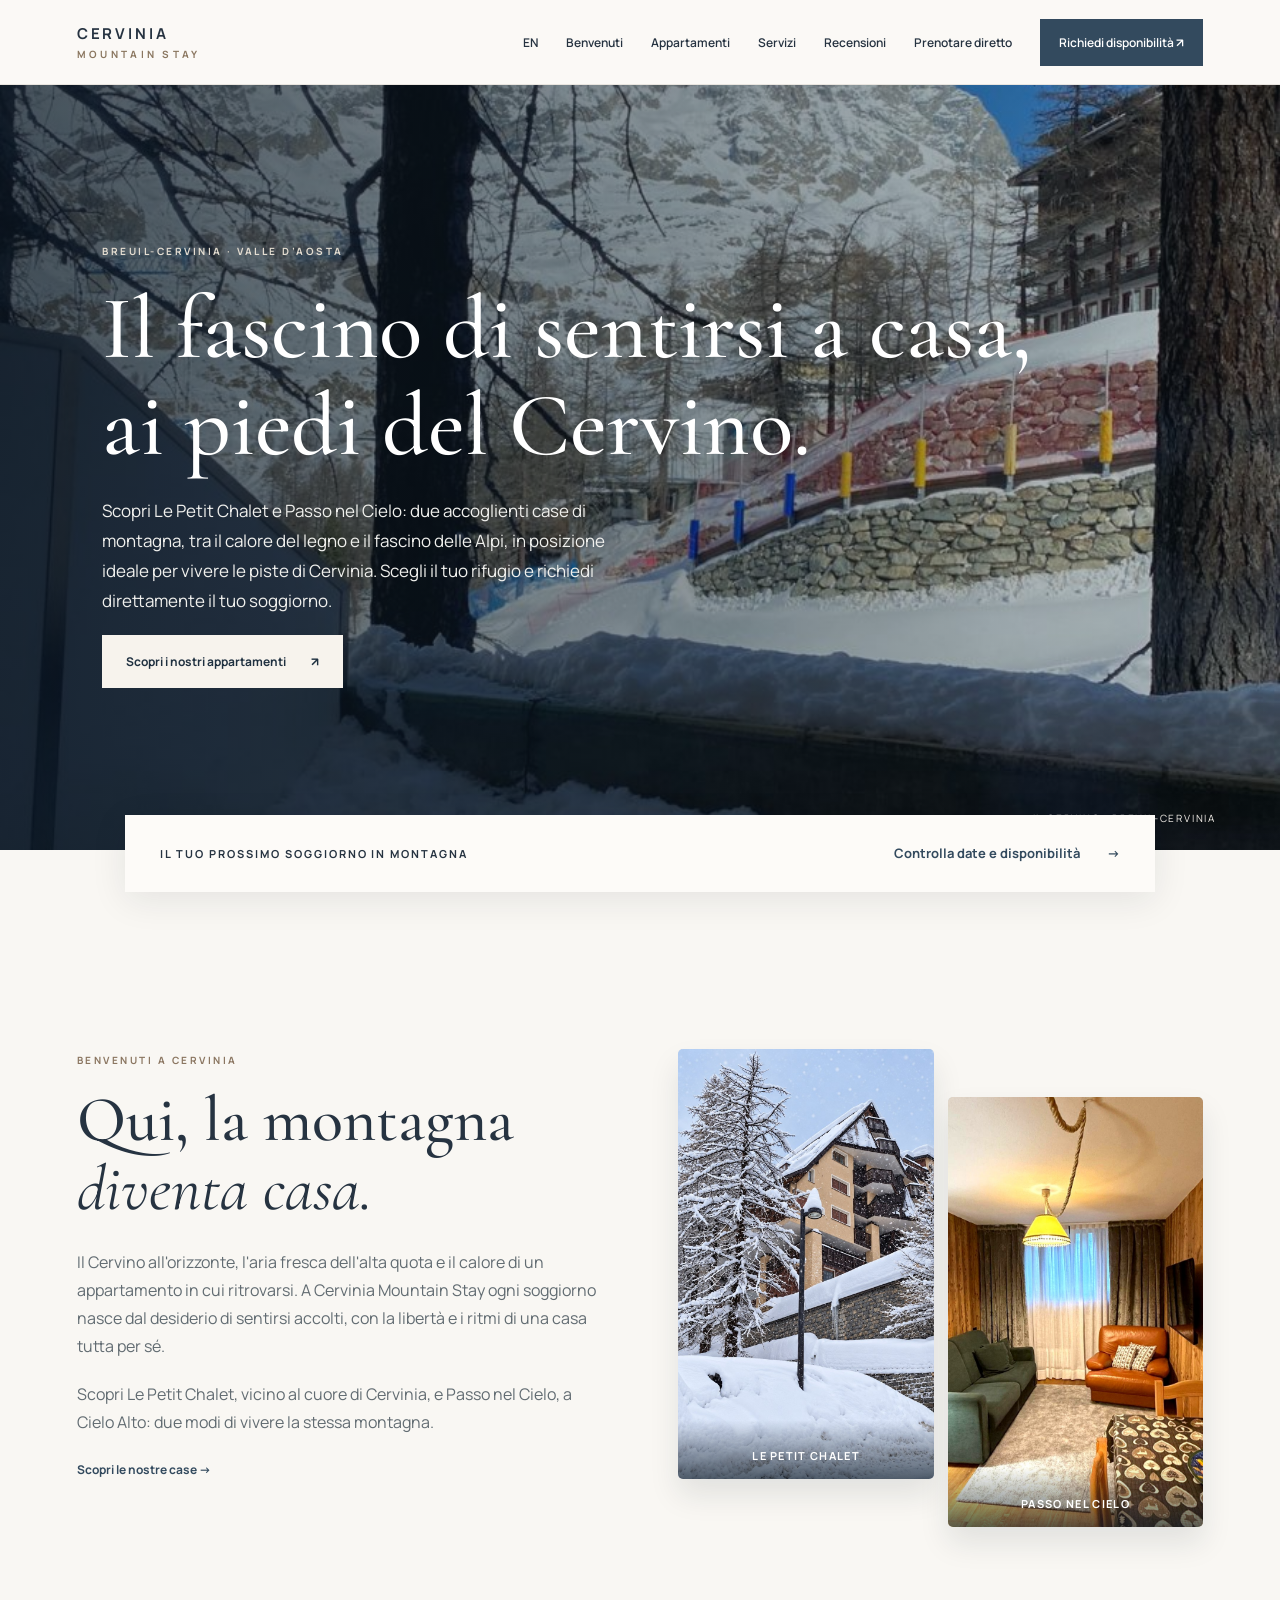
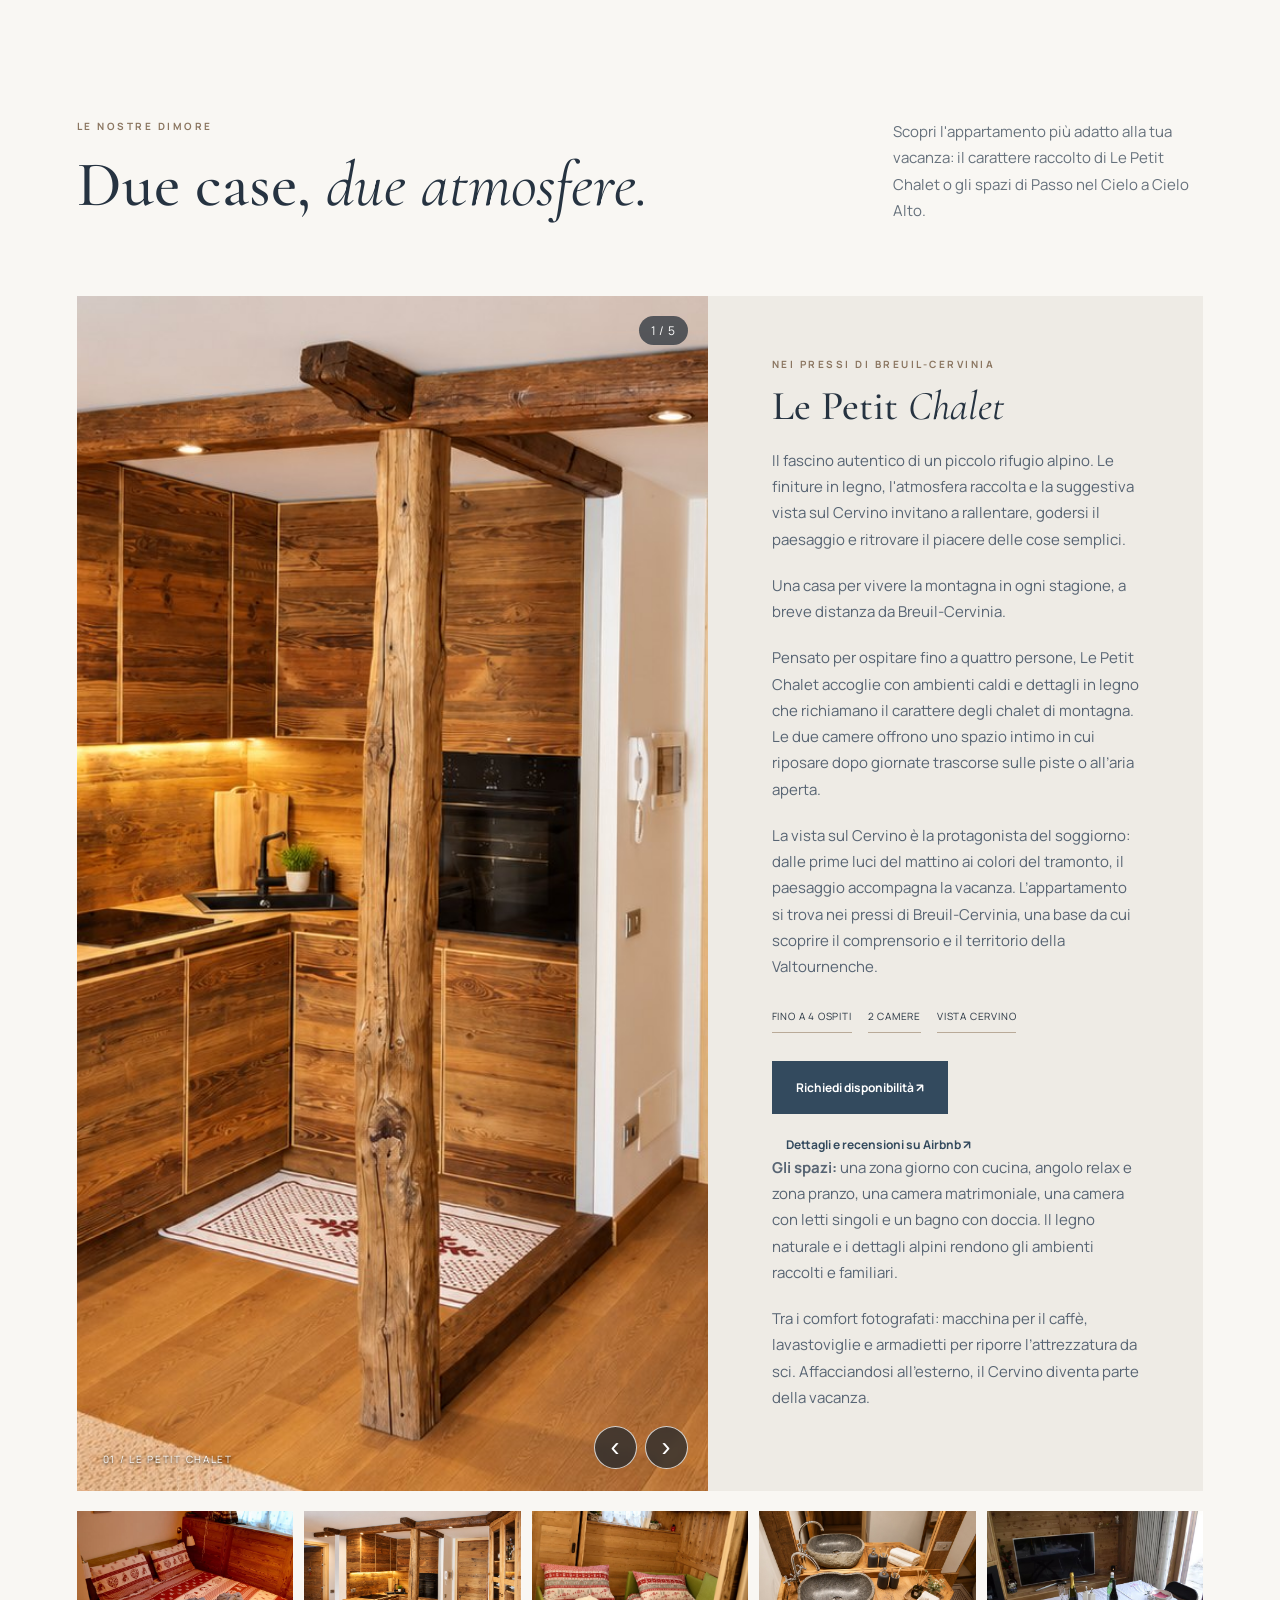
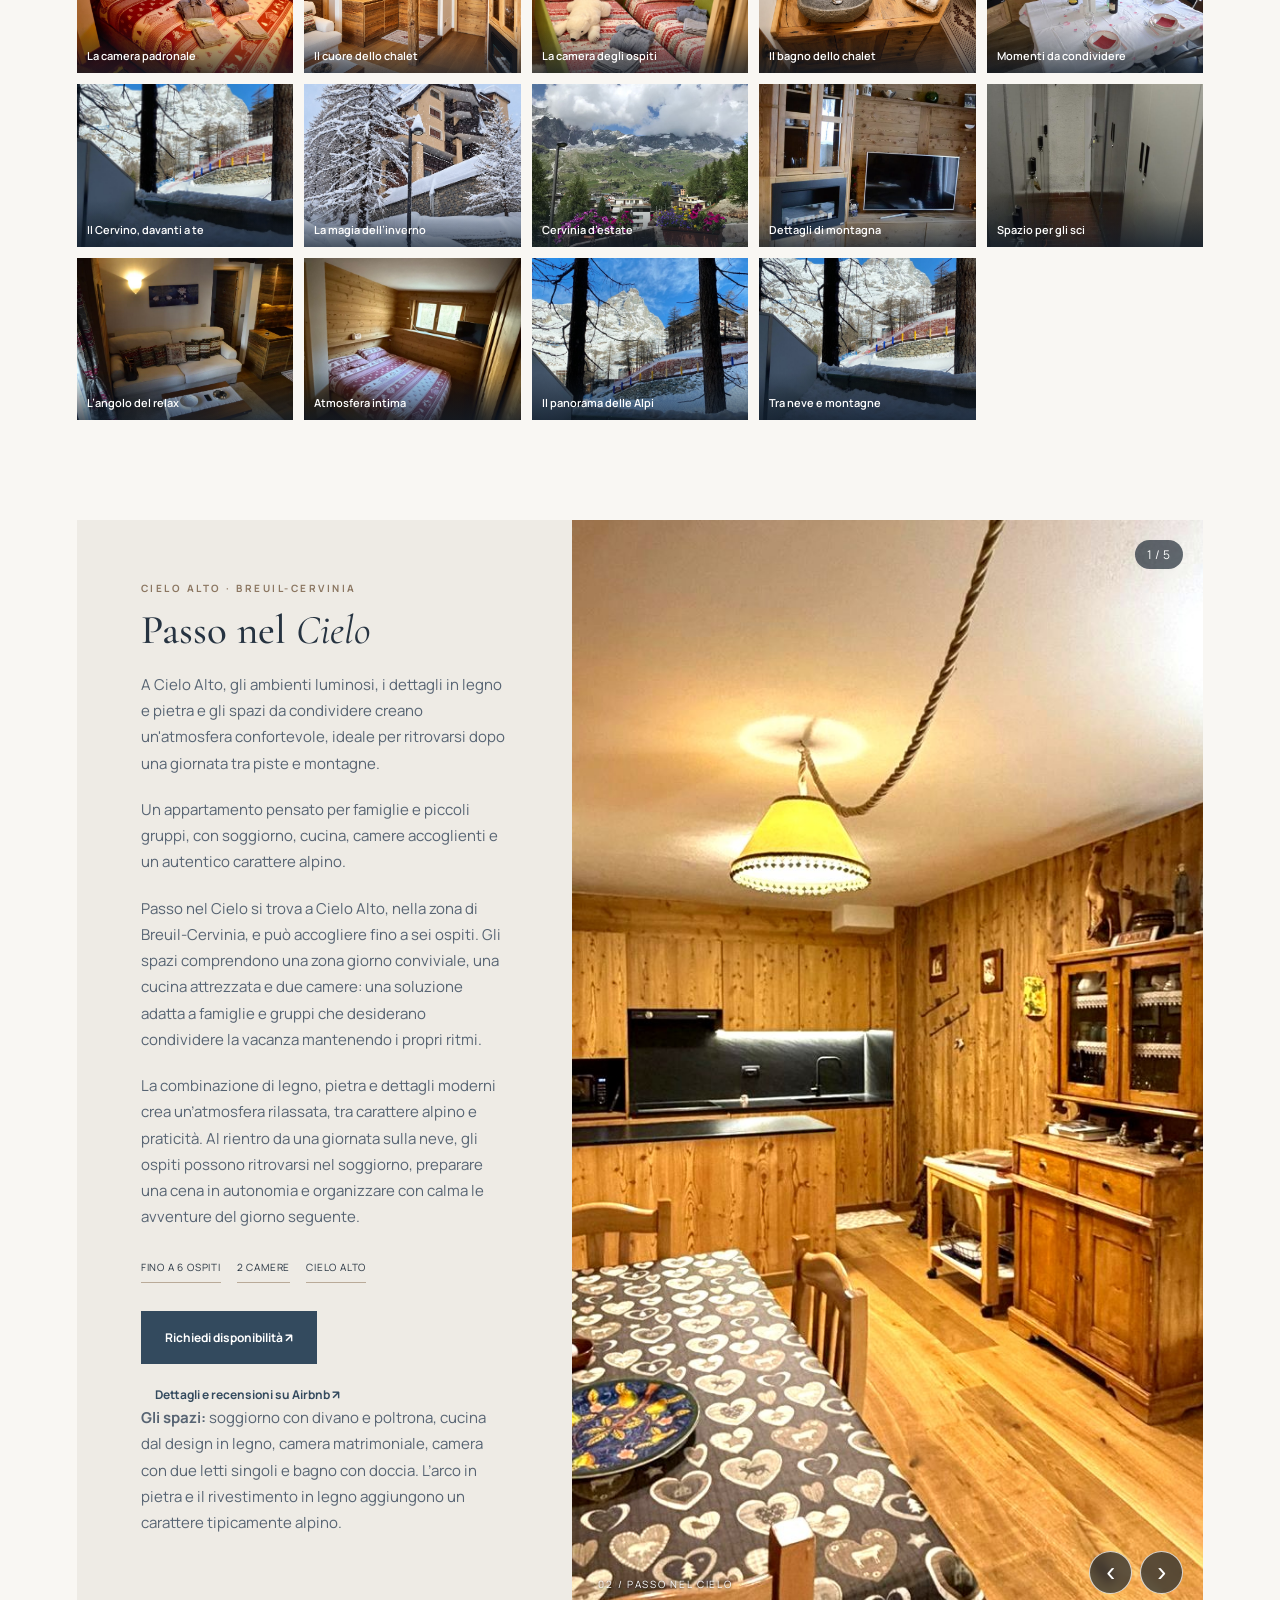
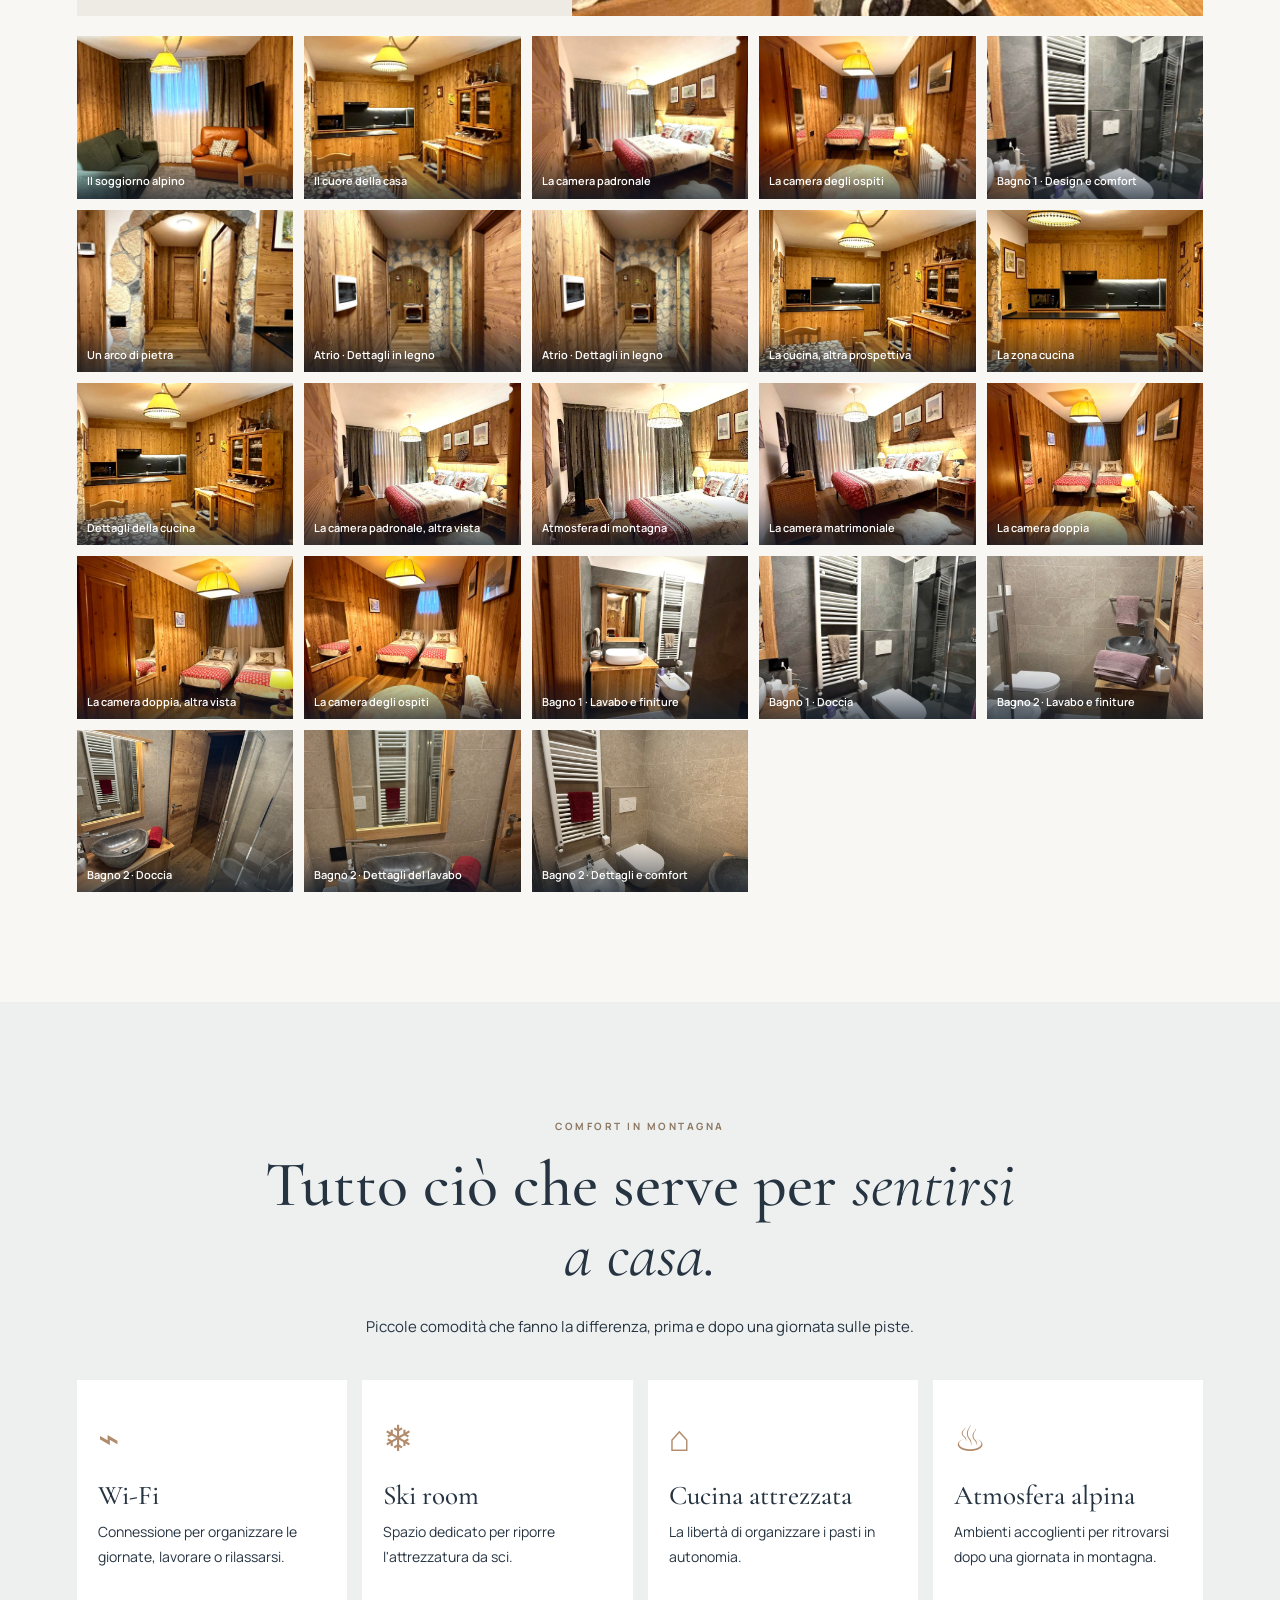
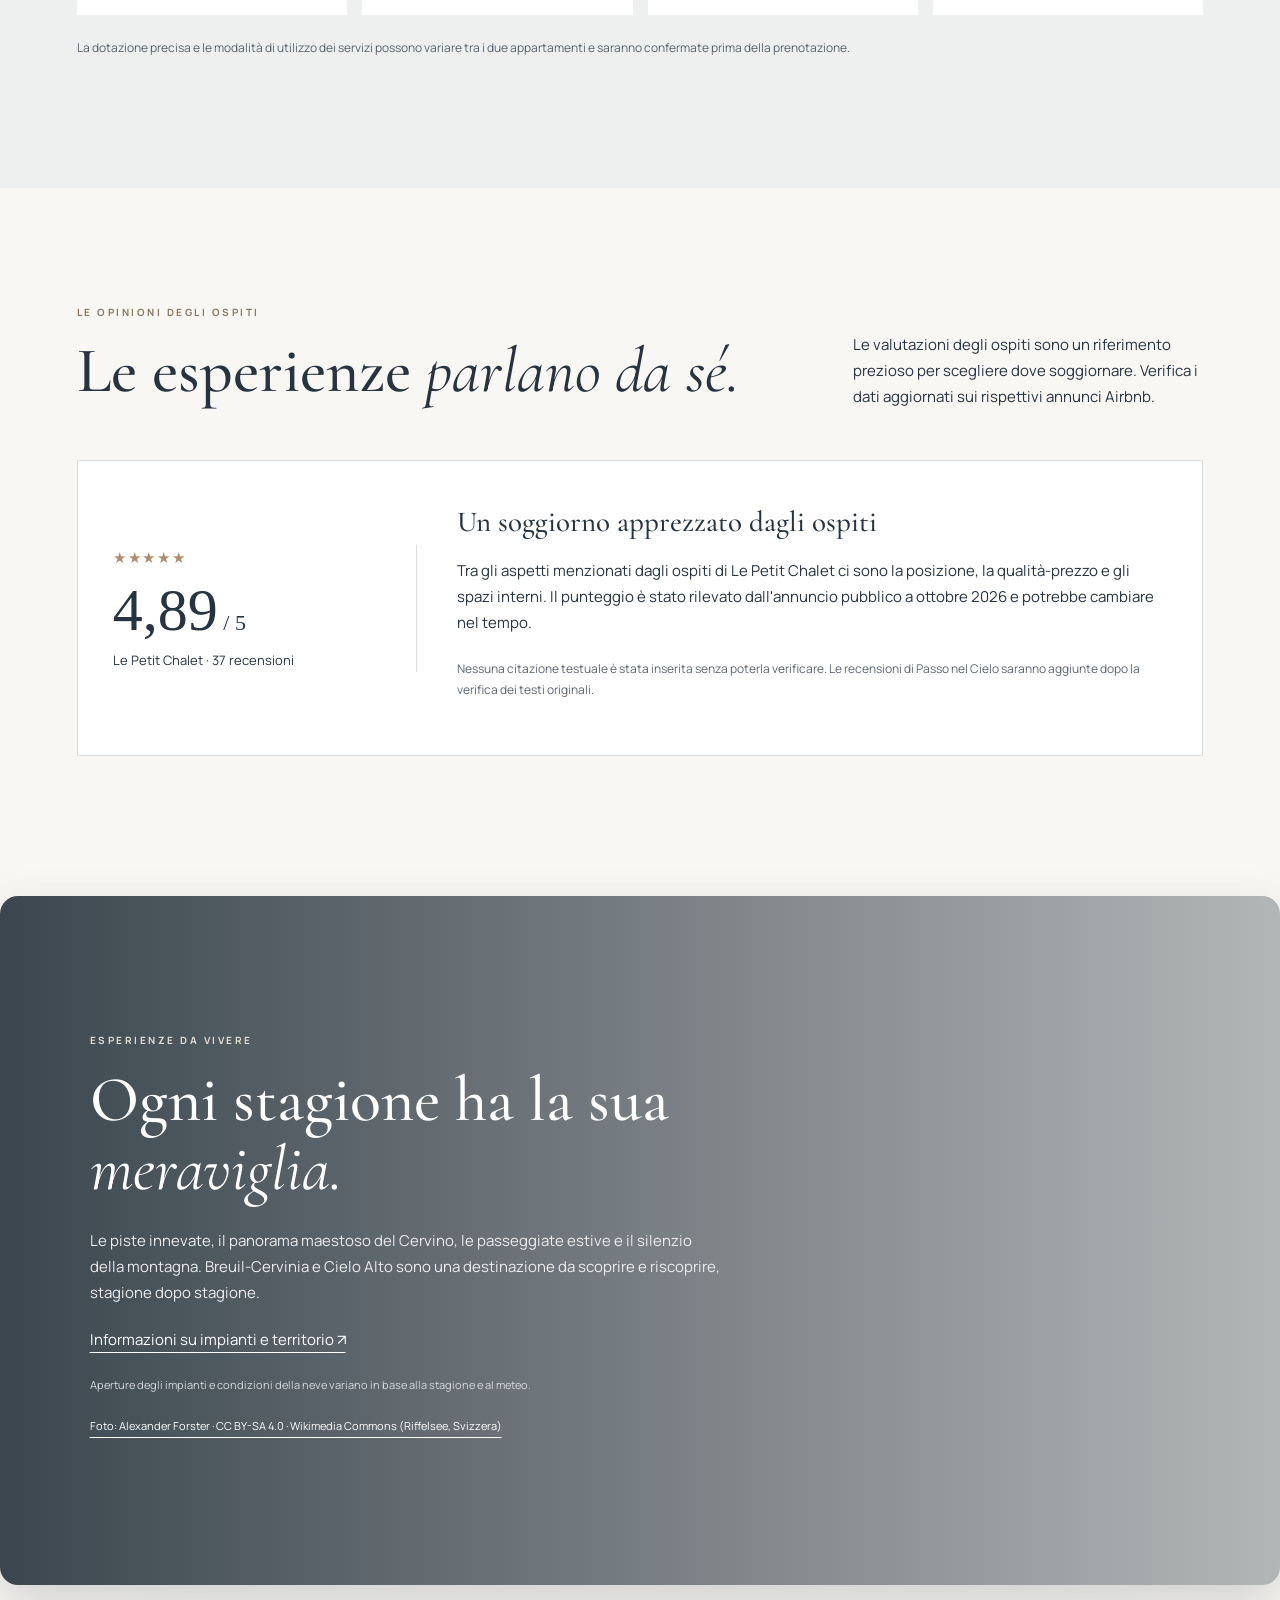
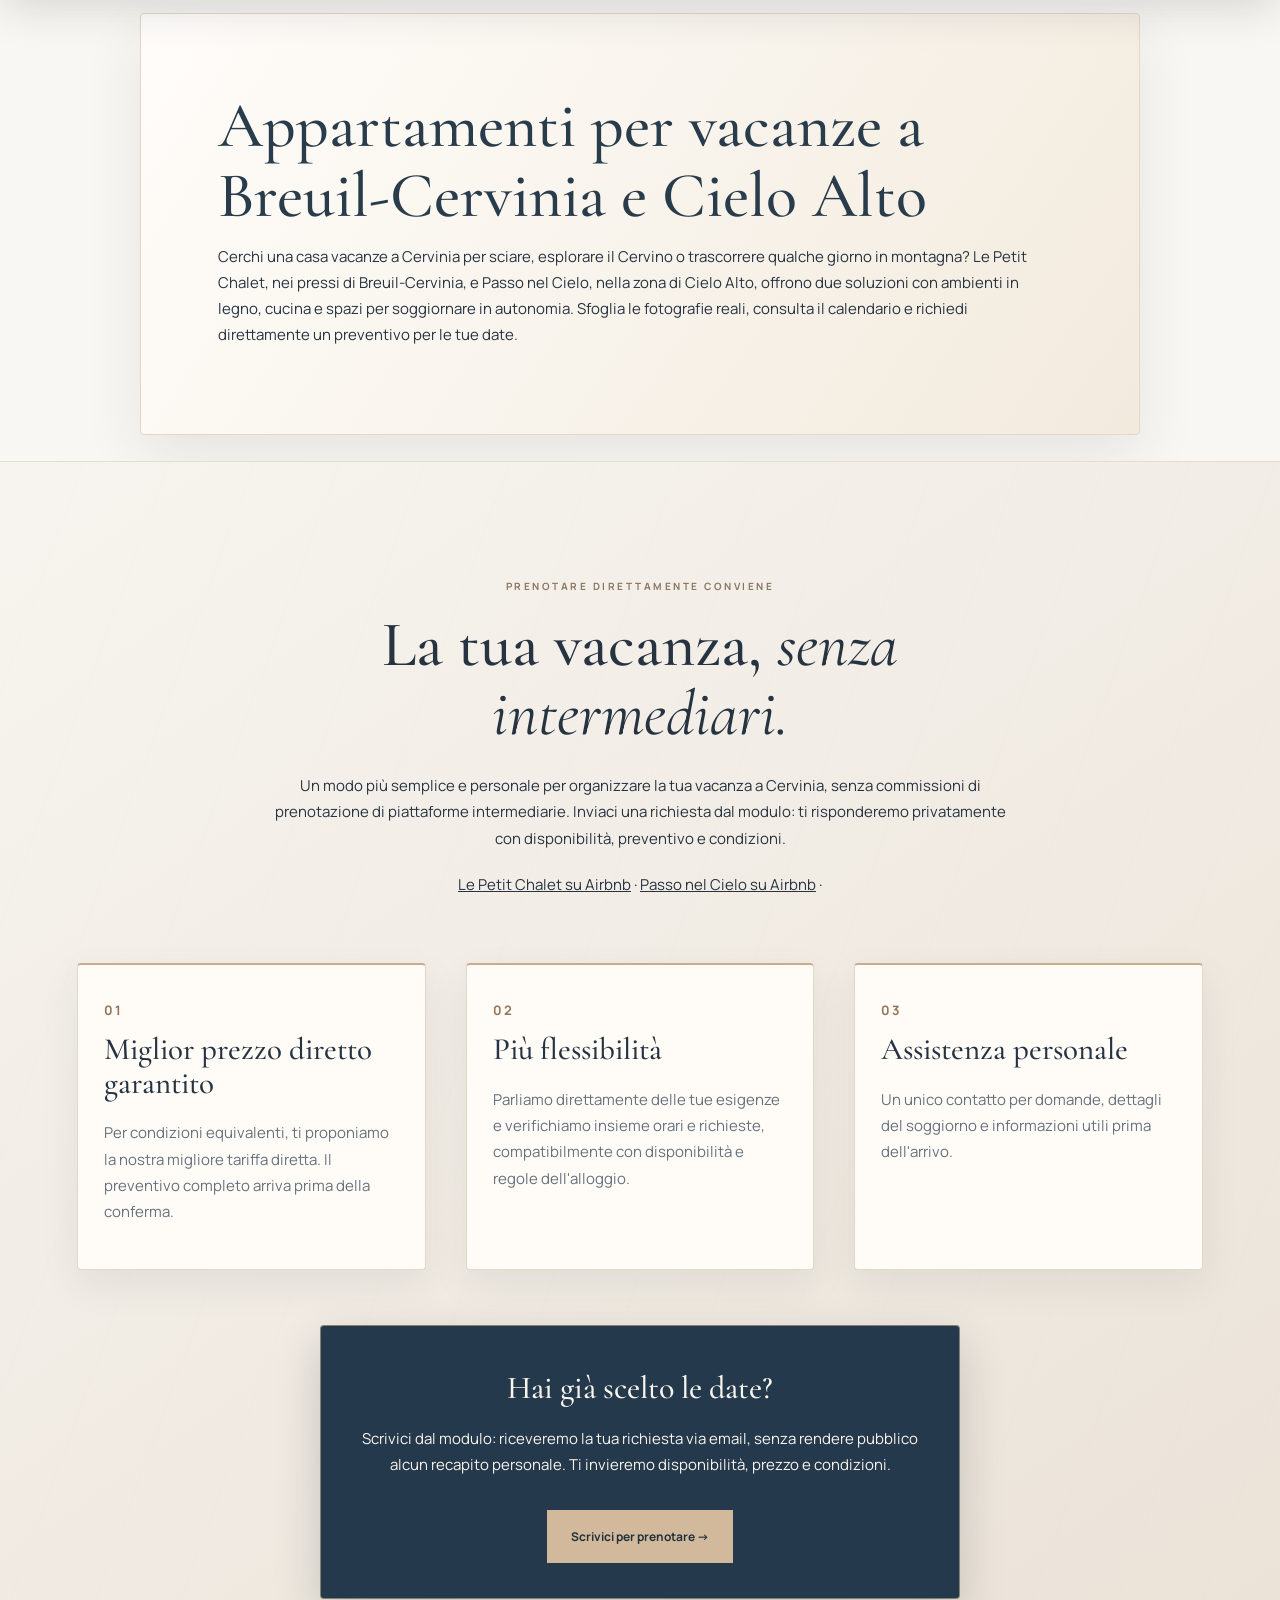
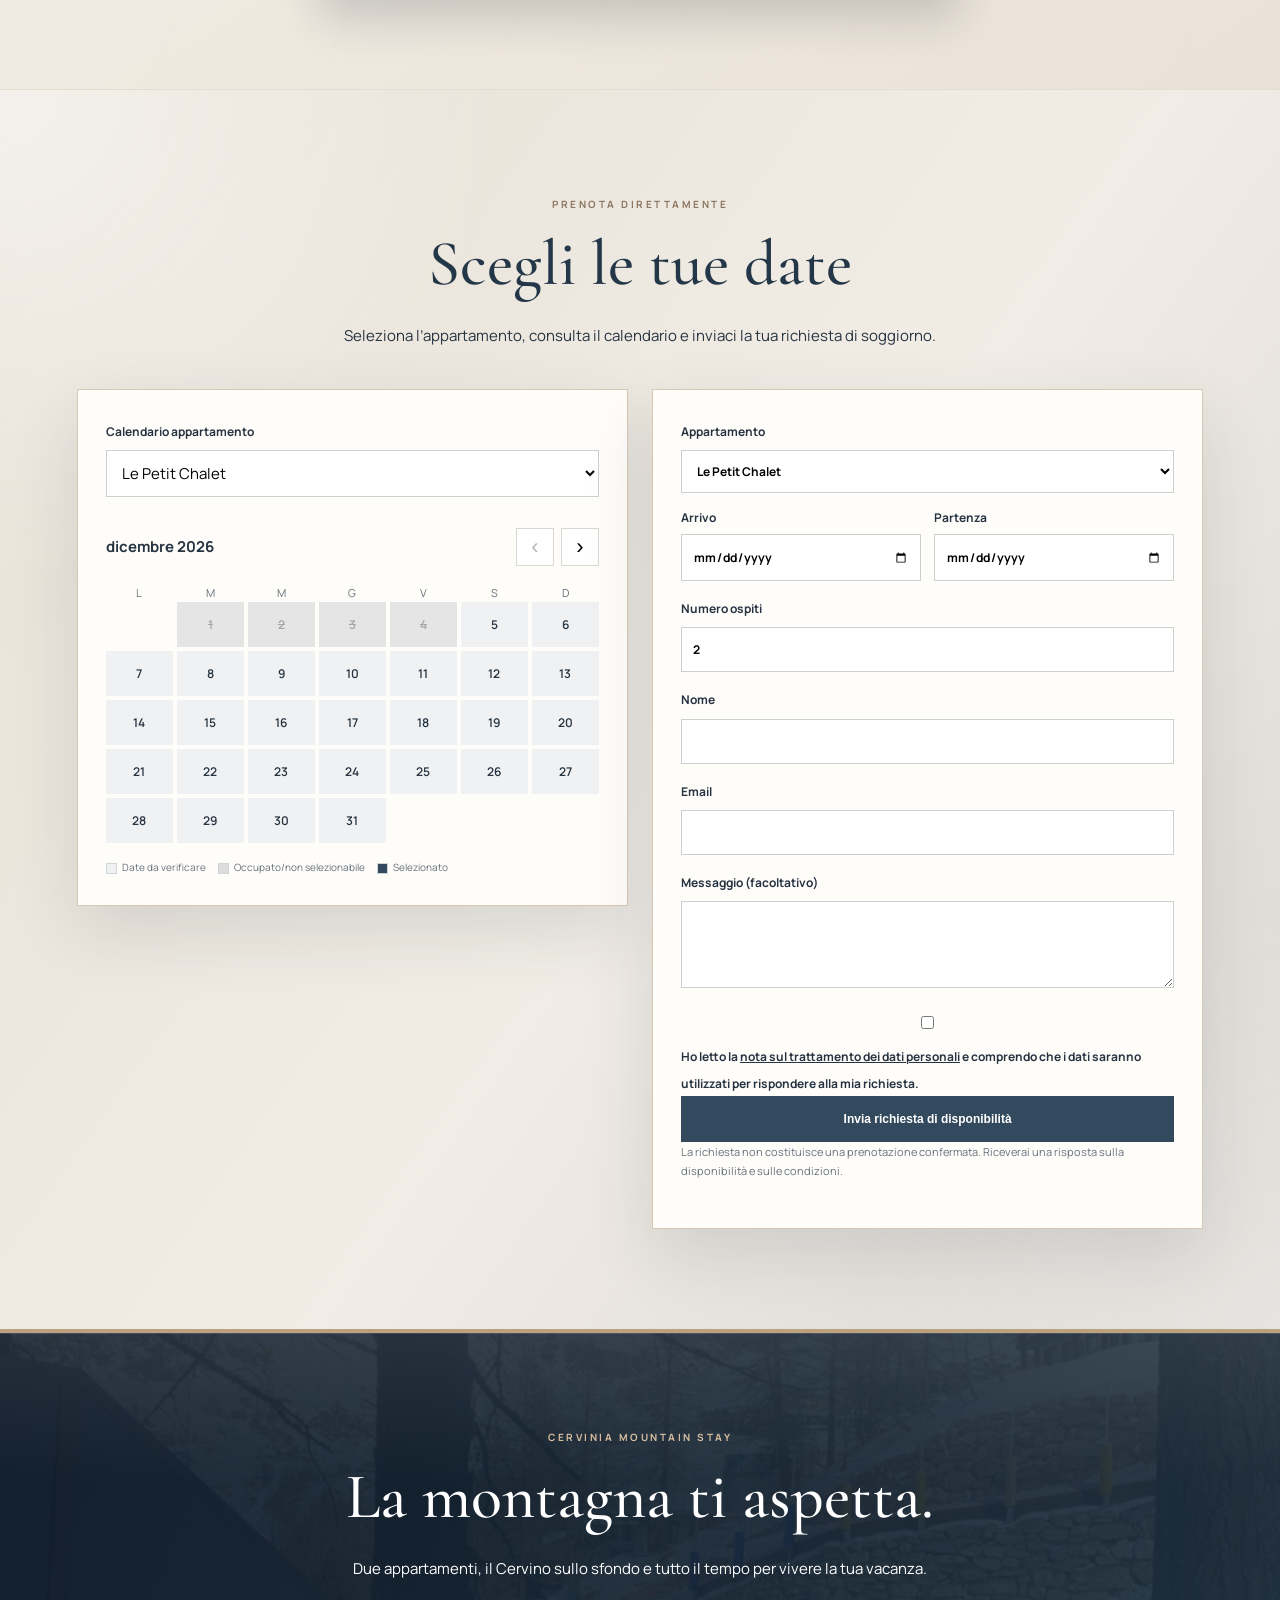
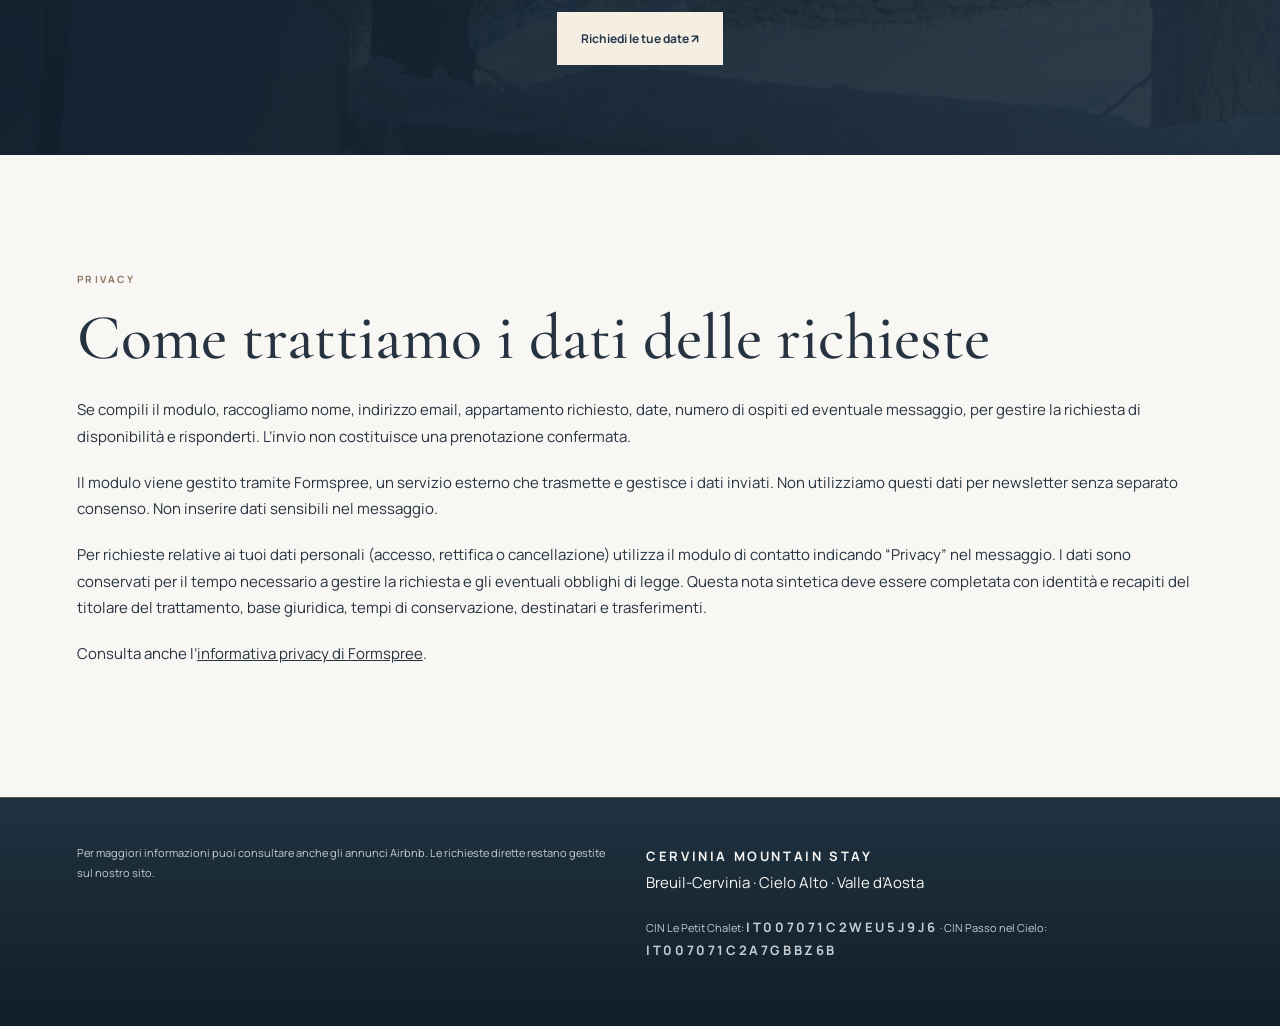
==== commit 6aefc967: "Pubblica CIN, nota privacy e consenso sul sito italiano" ====
--- a/index.html
+++ b/index.html
@@ -1,7 +1,7 @@
 <!DOCTYPE html>
 
-<html lang="it"><head><meta charset="utf-8"/><meta content="width=device-width,initial-scale=1" name="viewport"/><title>Case vacanze Cervinia e Cielo Alto | Le Petit Chalet e Passo nel Cielo</title><meta content="Due case vacanze a Cervinia e Cielo Alto: Le Petit Chalet con vista Cervino e Passo nel Cielo. Fotografie, gallerie e richieste di prenotazione diretta." name="description"/><meta content="#243444" name="theme-color"/><meta content="index,follow,max-image-preview:large" name="robots"/><meta content="website" property="og:type"/><meta content="Cervinia Mountain Stay · Il fascino di sentirsi a casa, ai piedi del Cervino" property="og:title"/><meta content="Due appartamenti a Cervinia e Cielo Alto, con atmosfere uniche e prenotazioni dirette su richiesta." property="og:description"/><link href="style.css" rel="stylesheet"/><script type="application/ld+json">{"@context":"https://schema.org","@type":"WebSite","name":"Cervinia Mountain Stay","inLanguage":"it-IT"}</script></head><body>
-<header class="top"><a class="brand" href="#home">CERVINIA <small>MOUNTAIN STAY</small></a><button aria-controls="main-nav" aria-expanded="false" aria-label="Apri menu" class="menu-toggle" type="button">☰</button><nav id="main-nav"><a href="#filosofia">Benvenuti</a><a href="#alloggi">Appartamenti</a><a href="#servizi">Servizi</a><a href="#recensioni">Recensioni</a><a href="#vantaggi">Prenotare diretto</a><a class="nav-cta" href="#prenota">Richiedi disponibilità ↗</a></nav></header>
+<html lang="it"><head><meta charset="utf-8"/><meta content="width=device-width,initial-scale=1" name="viewport"/><title>Case vacanze Cervinia e Cielo Alto | Le Petit Chalet e Passo nel Cielo</title><meta content="Due case vacanze a Cervinia e Cielo Alto: Le Petit Chalet con vista Cervino e Passo nel Cielo. Fotografie, gallerie e richieste di prenotazione diretta." name="description"/><meta content="#243444" name="theme-color"/><meta content="index,follow,max-image-preview:large" name="robots"/><meta content="website" property="og:type"/><meta content="Cervinia Mountain Stay · Il fascino di sentirsi a casa, ai piedi del Cervino" property="og:title"/><meta content="Due appartamenti a Cervinia e Cielo Alto, con atmosfere uniche e prenotazioni dirette su richiesta." property="og:description"/><link href="style.css" rel="stylesheet"/><link rel="alternate" hreflang="en" href="https://giorginac.github.io/cervinia-mountain-stay/en.html"/><link rel="alternate" hreflang="it" href="https://giorginac.github.io/cervinia-mountain-stay/"/><script type="application/ld+json">{"@context":"https://schema.org","@type":"WebSite","name":"Cervinia Mountain Stay","inLanguage":"it-IT"}</script></head><body>
+<header class="top"><a class="brand" href="#home">CERVINIA <small>MOUNTAIN STAY</small></a><button aria-controls="main-nav" aria-expanded="false" aria-label="Apri menu" class="menu-toggle" type="button">☰</button><nav id="main-nav"><a class="lang-switch" href="en.html" lang="en" hreflang="en">EN</a><a href="#filosofia">Benvenuti</a><a href="#alloggi">Appartamenti</a><a href="#servizi">Servizi</a><a href="#recensioni">Recensioni</a><a href="#vantaggi">Prenotare diretto</a><a class="nav-cta" href="#prenota">Richiedi disponibilità ↗</a></nav></header>
 <main id="home">
 <section aria-label="Vista sul Cervino" class="hero" style="background-image:linear-gradient(90deg,rgba(12,23,35,.74),rgba(21,39,52,.24)),url('petit_view.jpg')"><div class="hero-inner"><span class="eyebrow light">BREUIL-CERVINIA · VALLE D’AOSTA</span><h1>Il fascino di sentirsi a casa, ai piedi del Cervino.</h1><p>Scopri Le Petit Chalet e Passo nel Cielo: due accoglienti case di montagna, tra il calore del legno e il fascino delle Alpi, in posizione ideale per vivere le piste di Cervinia. Scegli il tuo rifugio e richiedi direttamente il tuo soggiorno.</p><a class="button light-btn" href="#alloggi">Scopri i nostri appartamenti <span>↗</span></a></div><span class="hero-caption">IL CERVINO · BREUIL-CERVINIA</span></section>
 <section class="quickbook"><p>IL TUO PROSSIMO SOGGIORNO IN MONTAGNA</p><a href="#prenota">Controlla date e disponibilità <span>→</span></a></section>
@@ -36,9 +36,9 @@
 <label>Nome<input autocomplete="name" id="guestname" required="" type="text" name="nome"/></label>
 <label>Email<input autocomplete="email" id="email" required="" type="email" name="email"/></label>
 <label>Messaggio (facoltativo)<textarea id="message" rows="3" name="messaggio"></textarea></label>
-<p class="form-feedback" id="formstatus" role="status" aria-live="polite" tabindex="-1" hidden></p><button class="button" type="submit">Invia richiesta di disponibilità</button>
+<label class="privacy-consent"><input type="checkbox" name="consenso_privacy" value="Ho letto la nota privacy" required> Ho letto la <a href="#privacy">nota sul trattamento dei dati personali</a> e comprendo che i dati saranno utilizzati per rispondere alla mia richiesta.</label><p class="form-feedback" id="formstatus" role="status" aria-live="polite" tabindex="-1" hidden></p><button class="button" type="submit">Invia richiesta di disponibilità</button>
 <p class="fine">La richiesta non costituisce una prenotazione confermata. Riceverai una risposta sulla disponibilità e sulle condizioni.</p>
 </form>
 </div>
 </section><section class="closing"><span class="eyebrow light">CERVINIA MOUNTAIN STAY</span><h2>La montagna ti aspetta.</h2><p>Due appartamenti, il Cervino sullo sfondo e tutto il tempo per vivere la tua vacanza.</p><a class="button light-btn" href="#prenota">Richiedi le tue date ↗</a></section>
-</main><footer><p class="fine">Per maggiori informazioni puoi consultare anche gli annunci Airbnb. Le richieste dirette restano gestite sul nostro sito.</p><div><strong>CERVINIA MOUNTAIN STAY</strong><p>Breuil-Cervinia · Cielo Alto · Valle d’Aosta</p><p class="fine">Bozza non ancora operativa: prima della pubblicazione completare dati identificativi obbligatori, CIR/CIN, privacy e termini delle prenotazioni.</p></div><div></div></footer><script src="formspree-booking.js?v=20261025-3" defer></script><script src="script.js?v=20261025-3"></script><div aria-label="Galleria fotografica" aria-modal="true" class="gallery-overlay" hidden="" id="gallery-overlay" role="dialog"><div class="gallery-toolbar"><span class="gallery-title">Galleria fotografica</span><span aria-live="polite" class="gallery-counter"></span><button aria-label="Chiudi la galleria" class="gallery-close" type="button">✕ <span>Chiudi</span></button></div><div class="gallery-stage"><button aria-label="Foto precedente" class="gallery-back" type="button">❮</button><img alt="" class="gallery-big"/><button aria-label="Foto successiva" class="gallery-forward" type="button">❯</button></div><p class="gallery-description"></p></div><script src="gallery.js"></script><script defer="True" src="slideshow.js"></script></body></html>+</main><section id="privacy" class="privacy-section section"><div class="privacy-inner"><span class="eyebrow">PRIVACY</span><h2>Come trattiamo i dati delle richieste</h2><p>Se compili il modulo, raccogliamo nome, indirizzo email, appartamento richiesto, date, numero di ospiti ed eventuale messaggio, per gestire la richiesta di disponibilità e risponderti. L’invio non costituisce una prenotazione confermata.</p><p>Il modulo viene gestito tramite Formspree, un servizio esterno che trasmette e gestisce i dati inviati. Non utilizziamo questi dati per newsletter senza separato consenso. Non inserire dati sensibili nel messaggio.</p><p>Per richieste relative ai tuoi dati personali (accesso, rettifica o cancellazione) utilizza il modulo di contatto indicando “Privacy” nel messaggio. I dati sono conservati per il tempo necessario a gestire la richiesta e gli eventuali obblighi di legge. Questa nota sintetica deve essere completata con identità e recapiti del titolare del trattamento, base giuridica, tempi di conservazione, destinatari e trasferimenti.</p><p>Consulta anche l’<a href="https://formspree.io/legal/privacy-policy/" target="_blank" rel="noopener noreferrer">informativa privacy di Formspree</a>.</p></div></section><footer><p class="fine">Per maggiori informazioni puoi consultare anche gli annunci Airbnb. Le richieste dirette restano gestite sul nostro sito.</p><div><strong>CERVINIA MOUNTAIN STAY</strong><p>Breuil-Cervinia · Cielo Alto · Valle d’Aosta</p><p class="fine">CIN Le Petit Chalet: <strong>IT007071C2WEU5J9J6</strong> · CIN Passo nel Cielo: <strong>IT007071C2A7GBBZ6B</strong></p></div><div></div></footer><script src="booking-form-v4.js" defer></script><script src="script.js?v=20261025-3"></script><div aria-label="Galleria fotografica" aria-modal="true" class="gallery-overlay" hidden="" id="gallery-overlay" role="dialog"><div class="gallery-toolbar"><span class="gallery-title">Galleria fotografica</span><span aria-live="polite" class="gallery-counter"></span><button aria-label="Chiudi la galleria" class="gallery-close" type="button">✕ <span>Chiudi</span></button></div><div class="gallery-stage"><button aria-label="Foto precedente" class="gallery-back" type="button">❮</button><img alt="" class="gallery-big"/><button aria-label="Foto successiva" class="gallery-forward" type="button">❯</button></div><p class="gallery-description"></p></div><script src="gallery.js"></script><script defer="True" src="slideshow.js"></script></body></html>
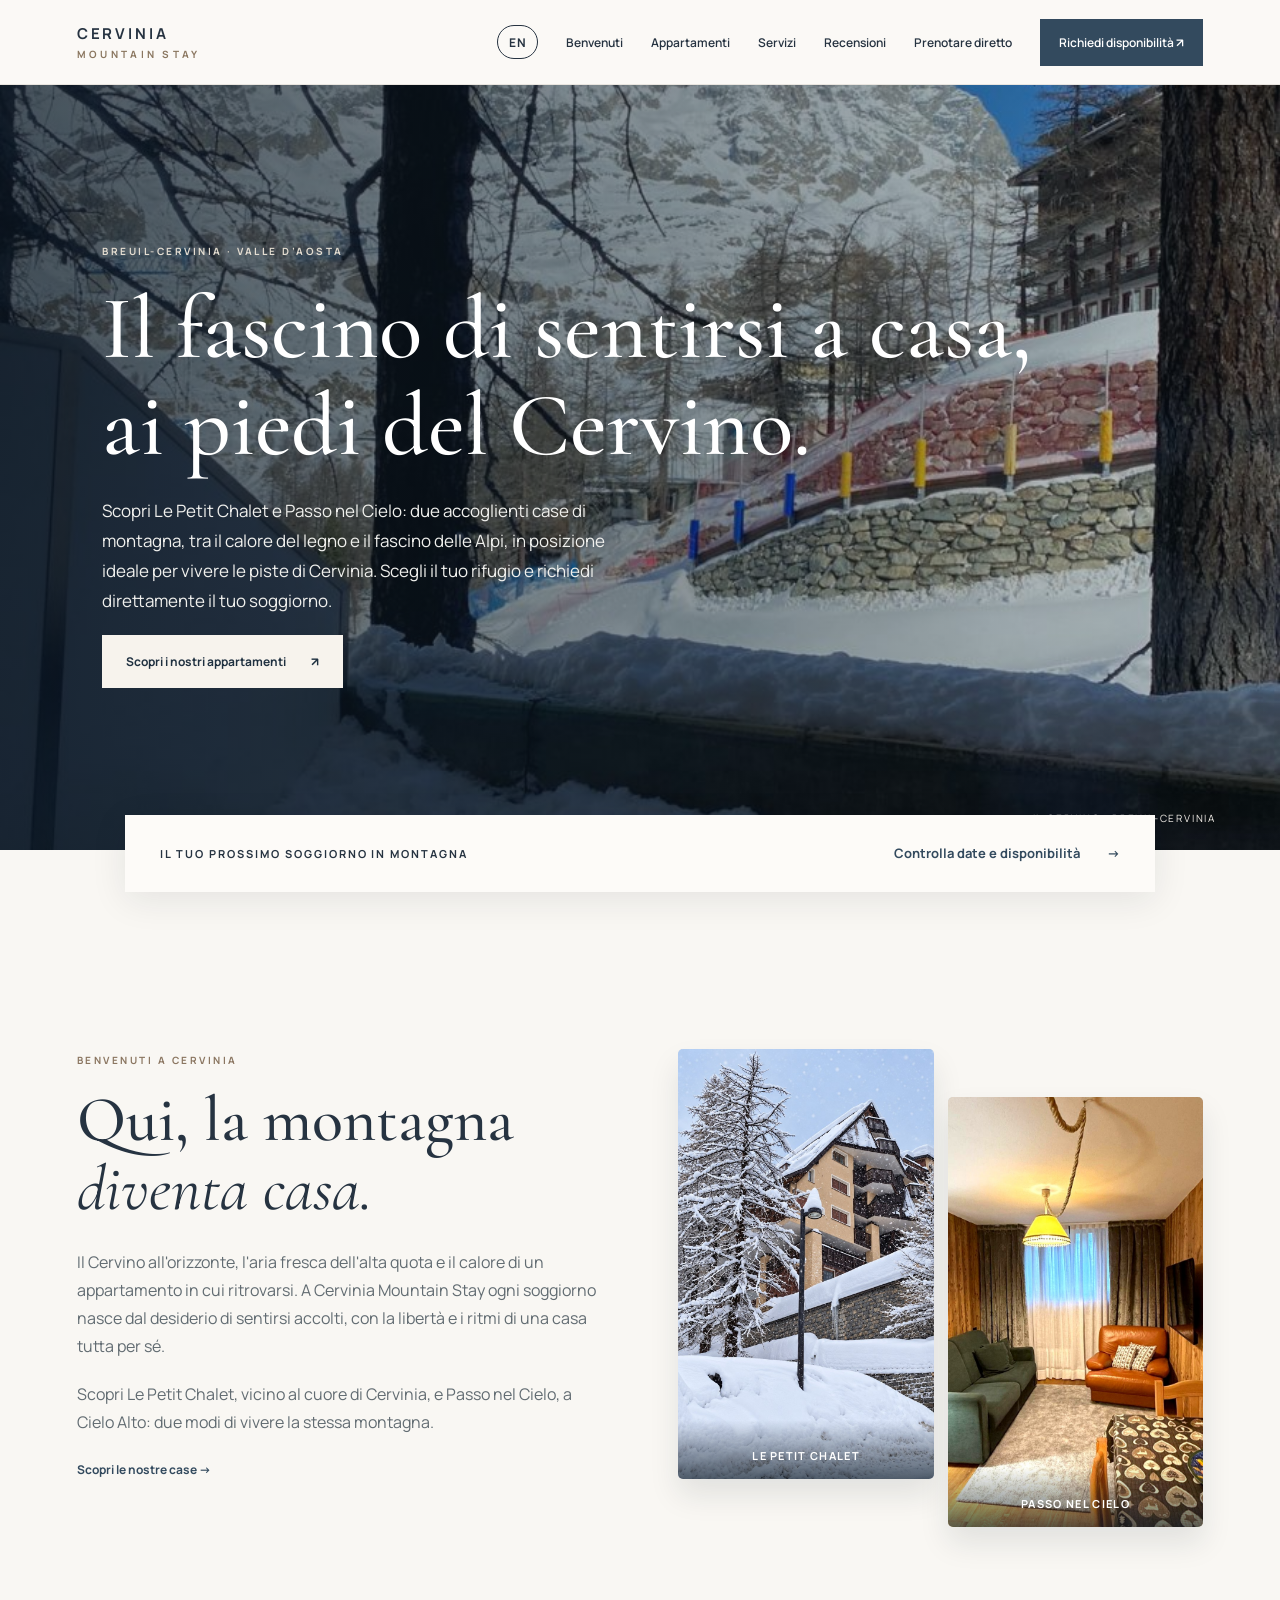
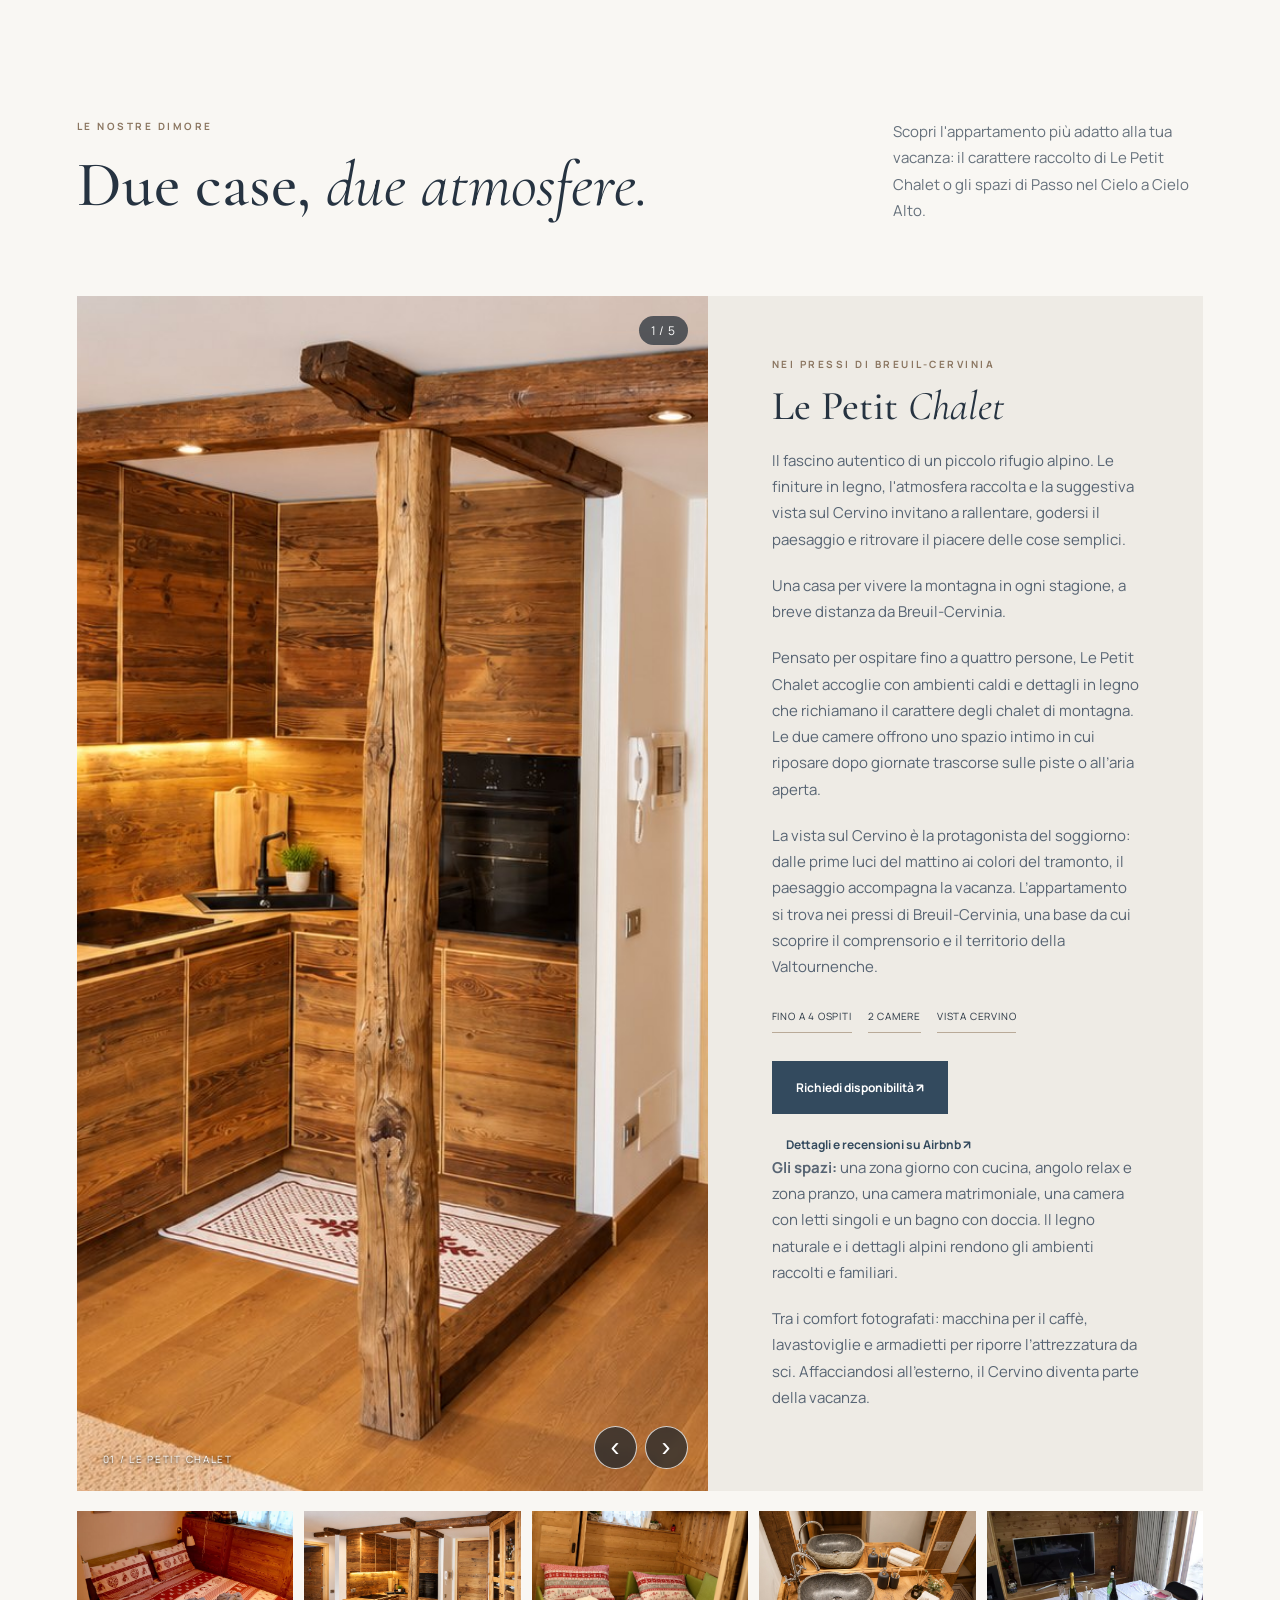
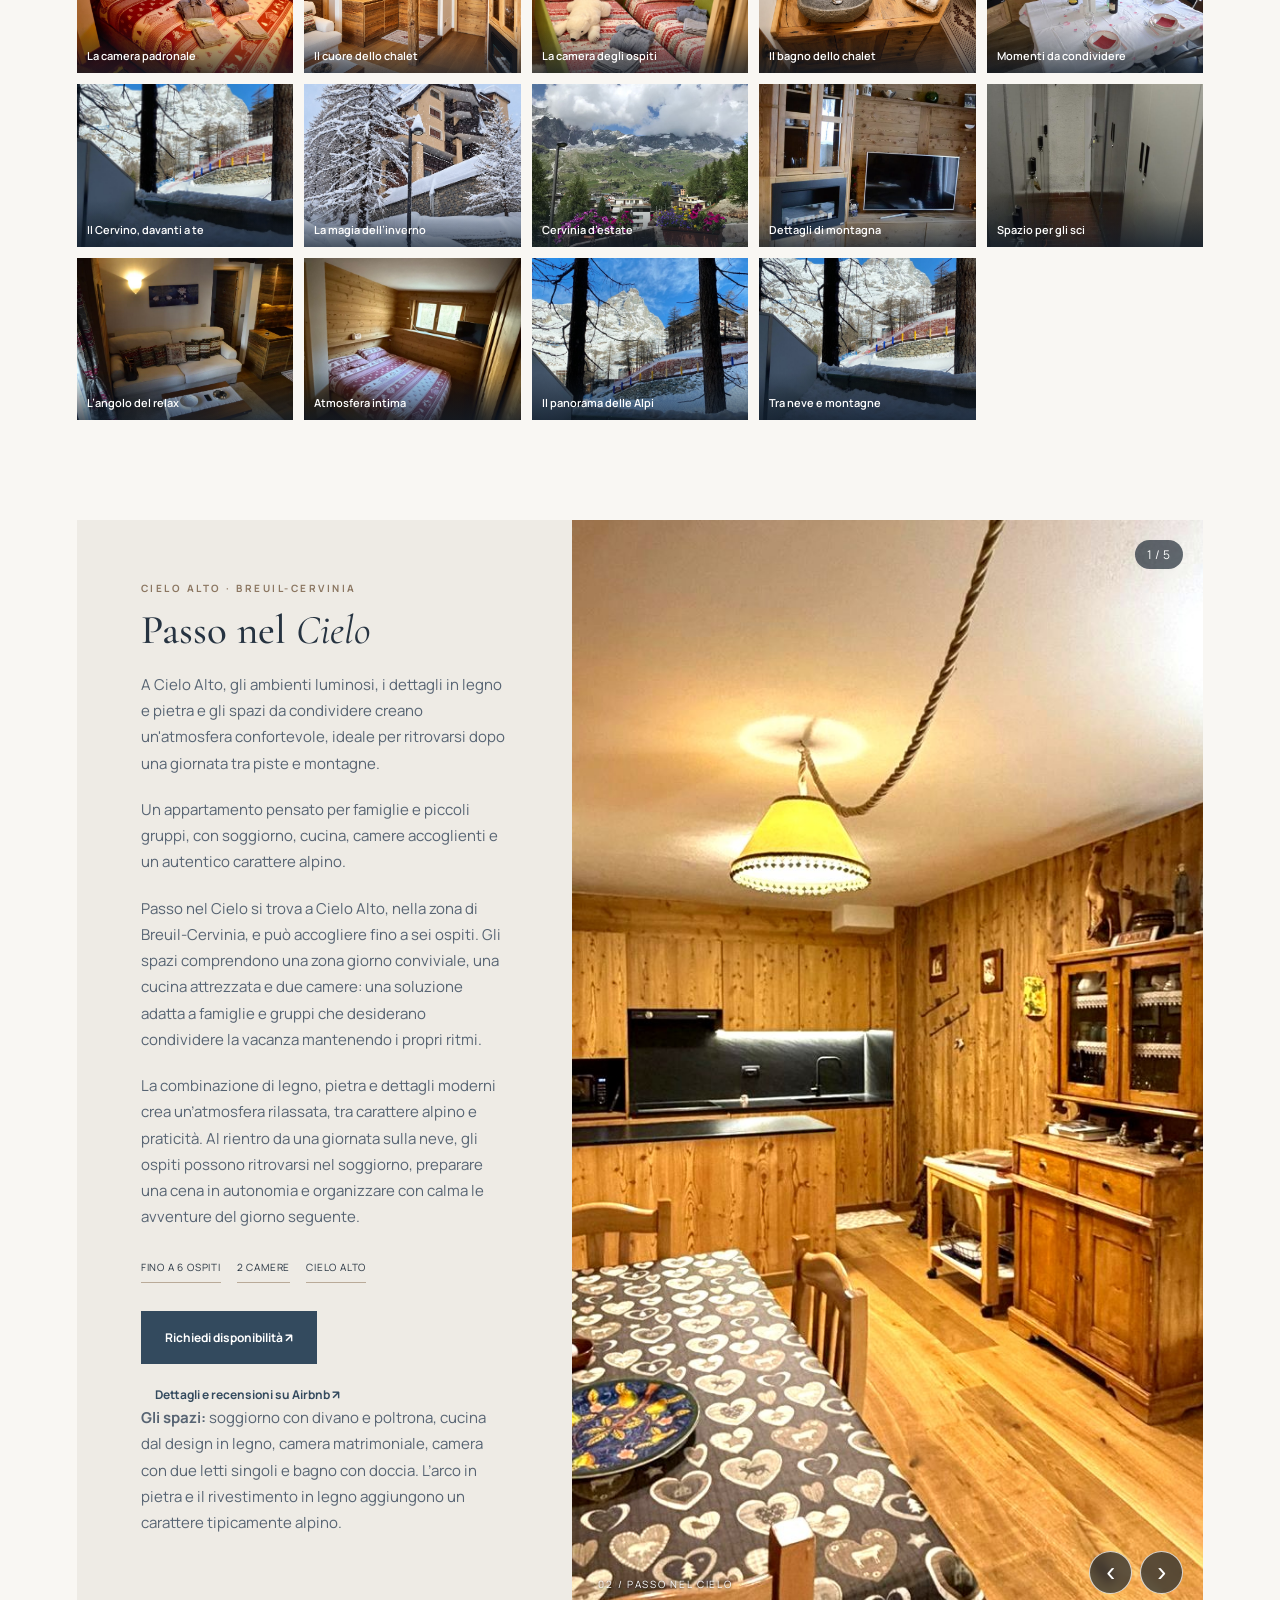
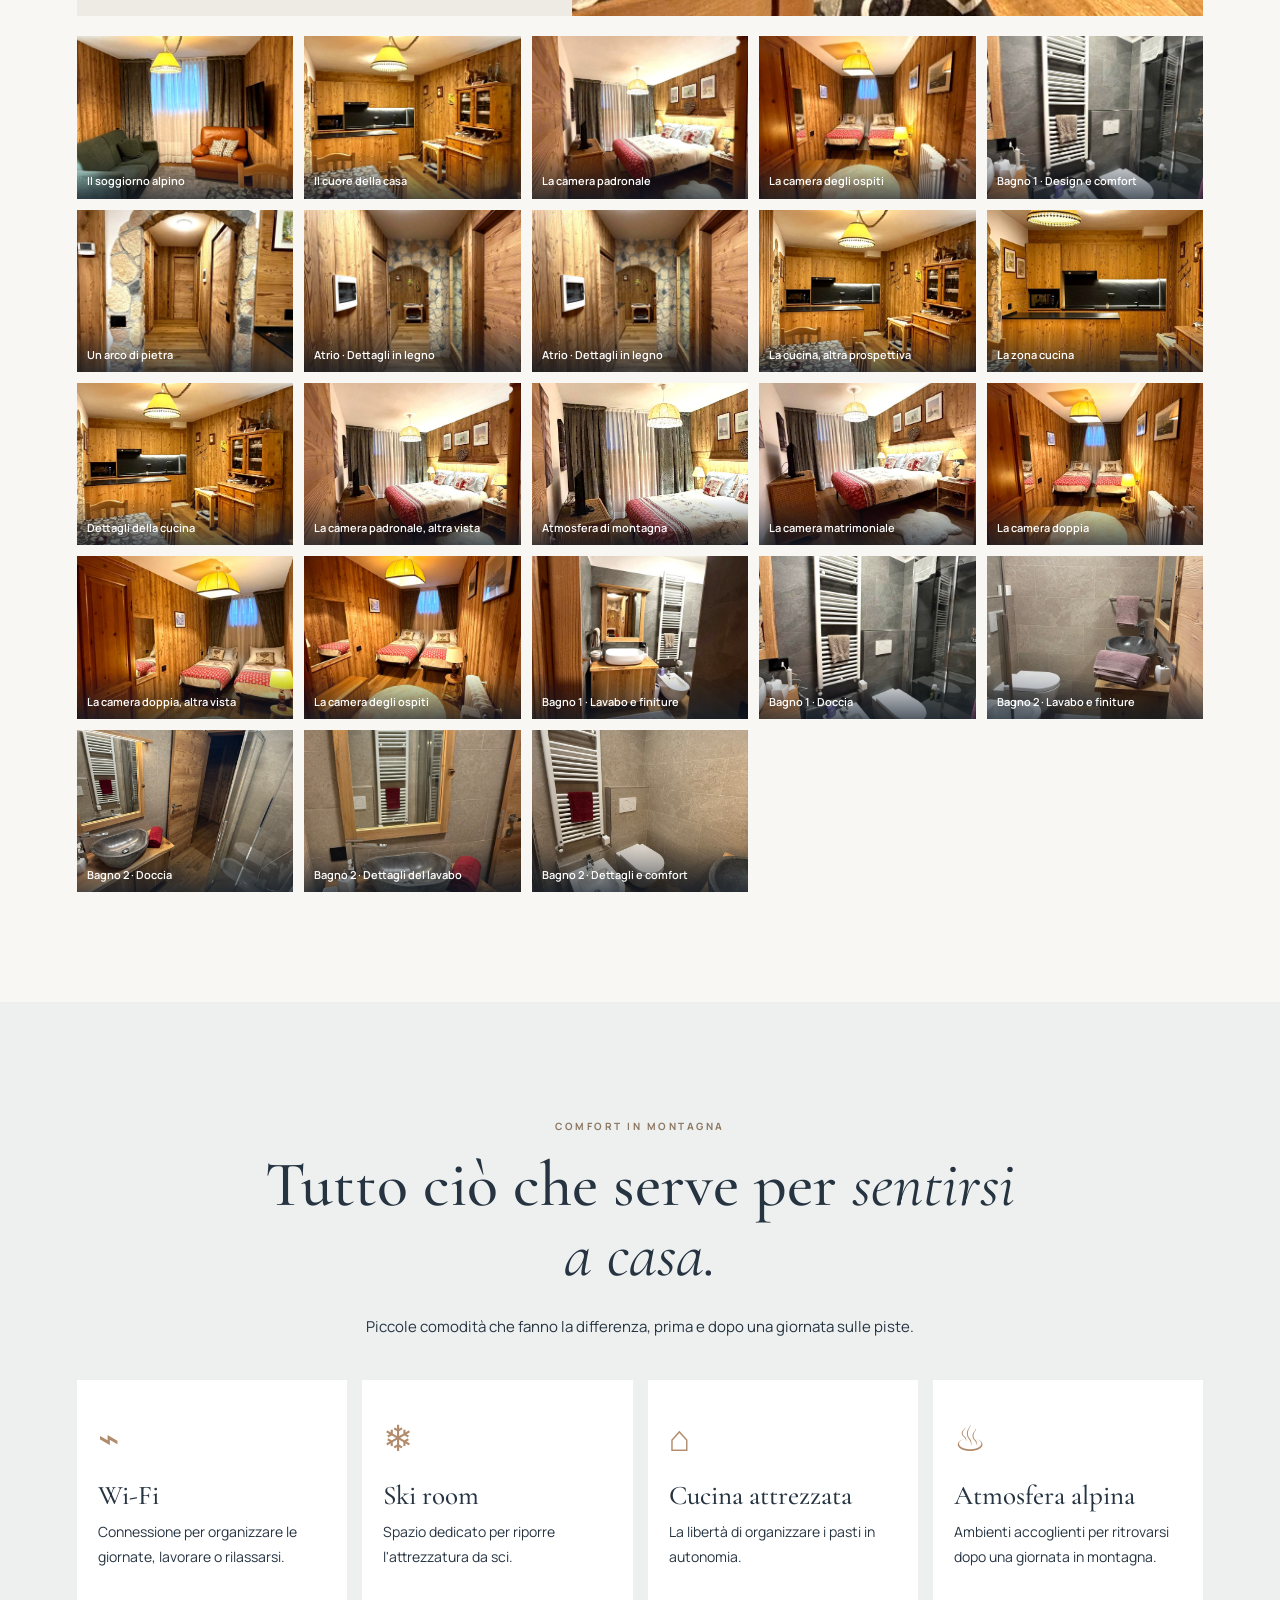
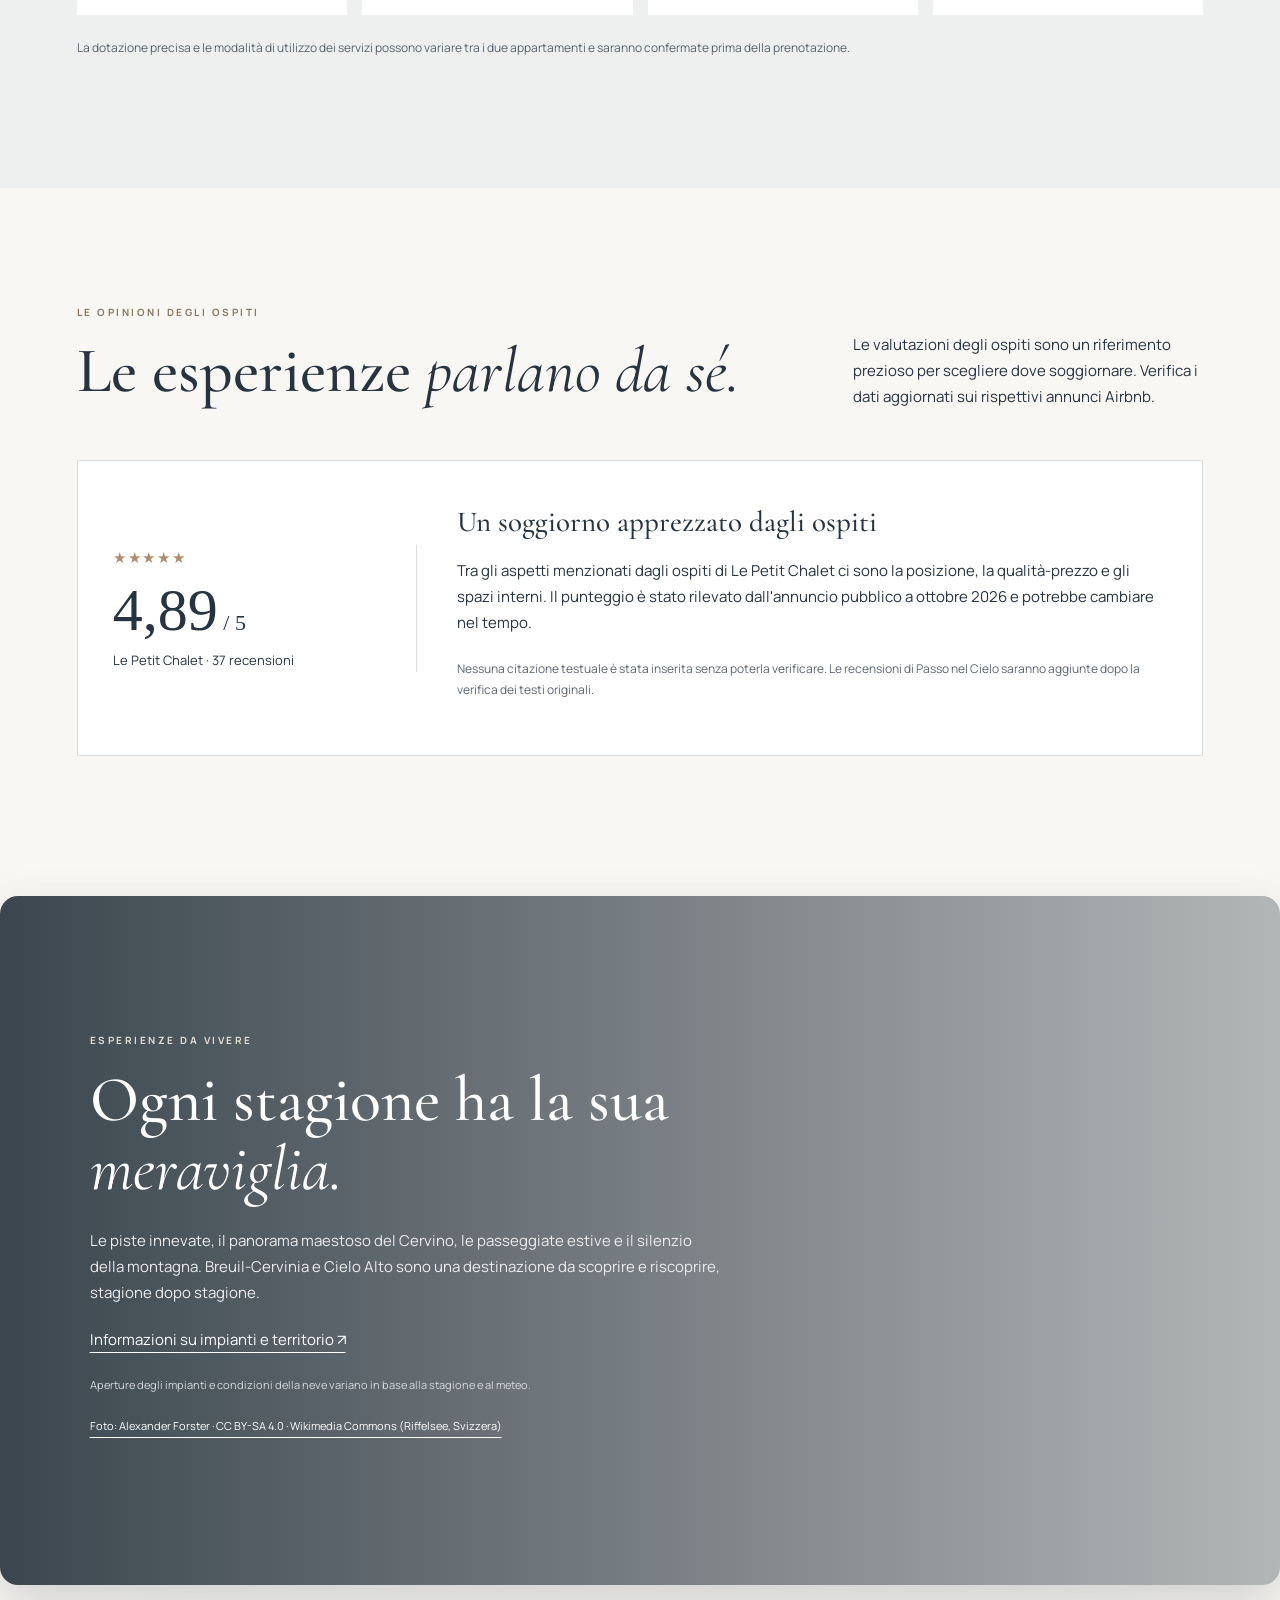
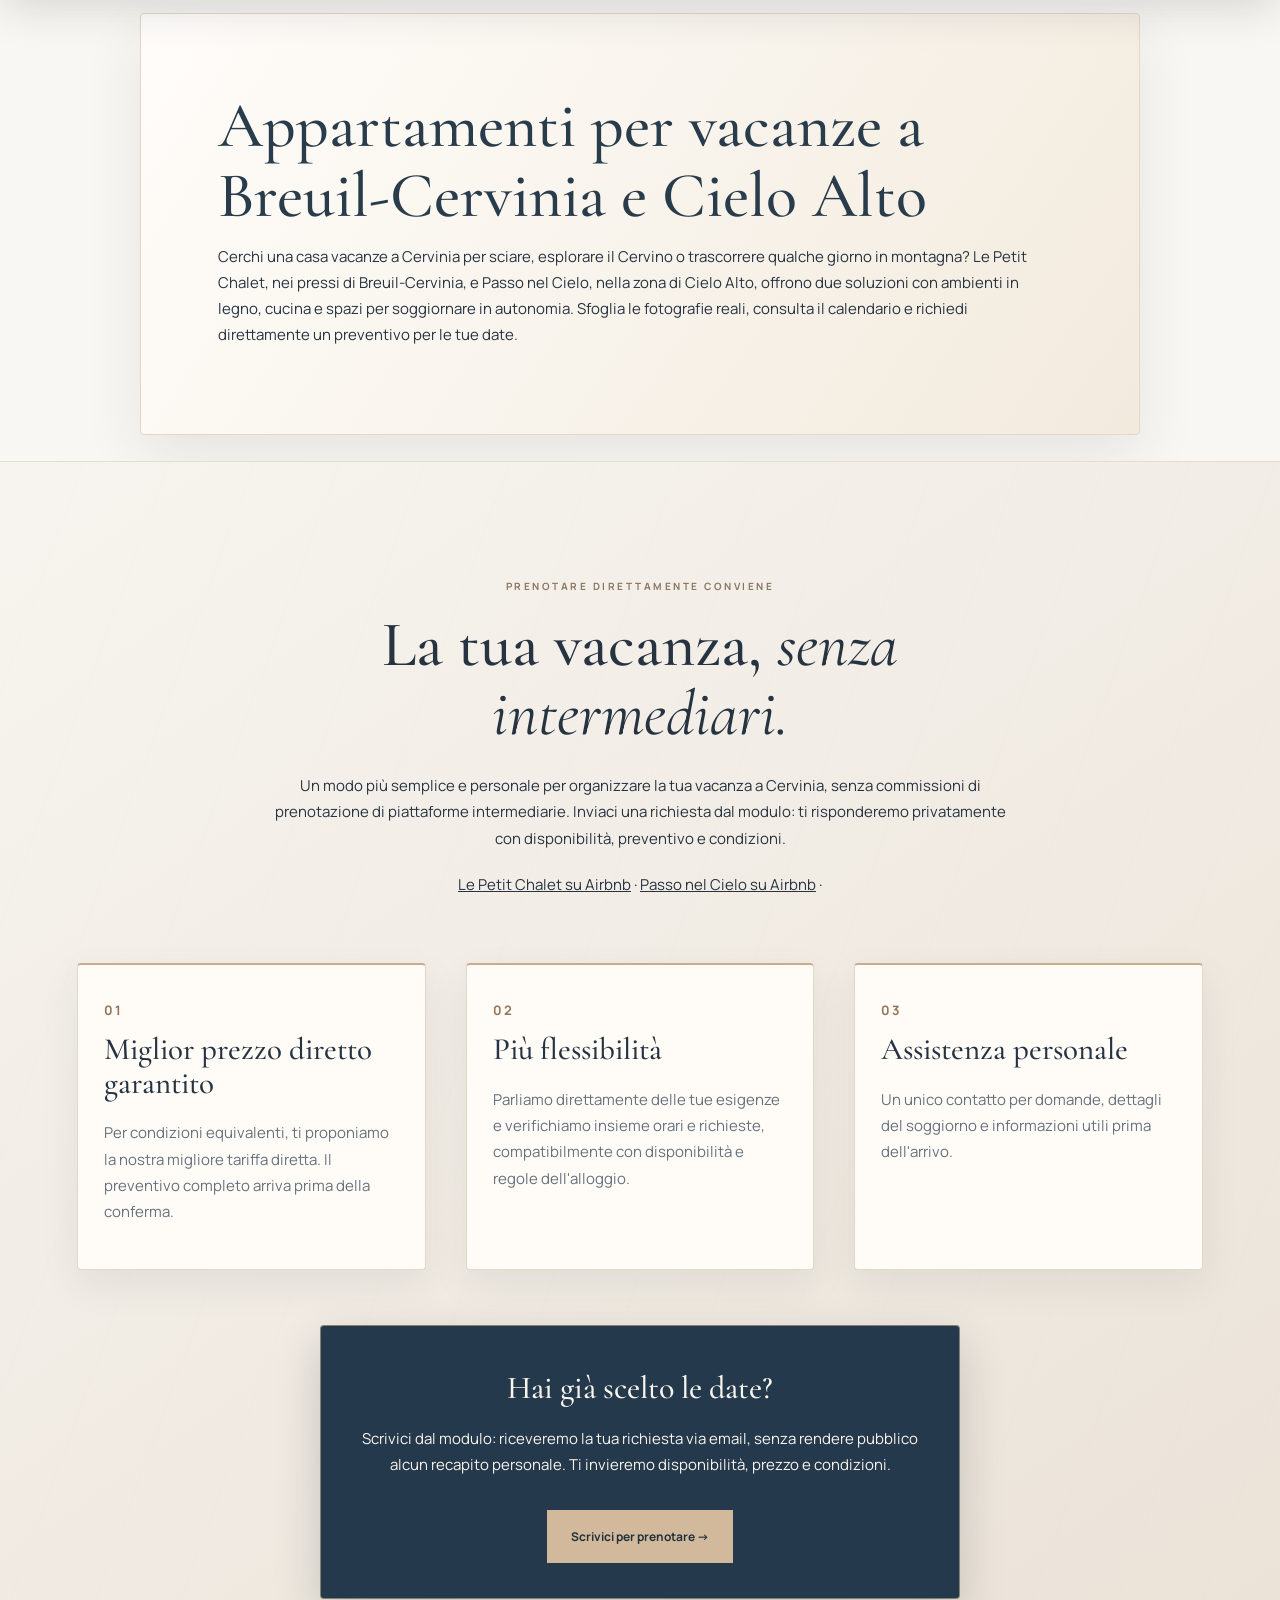
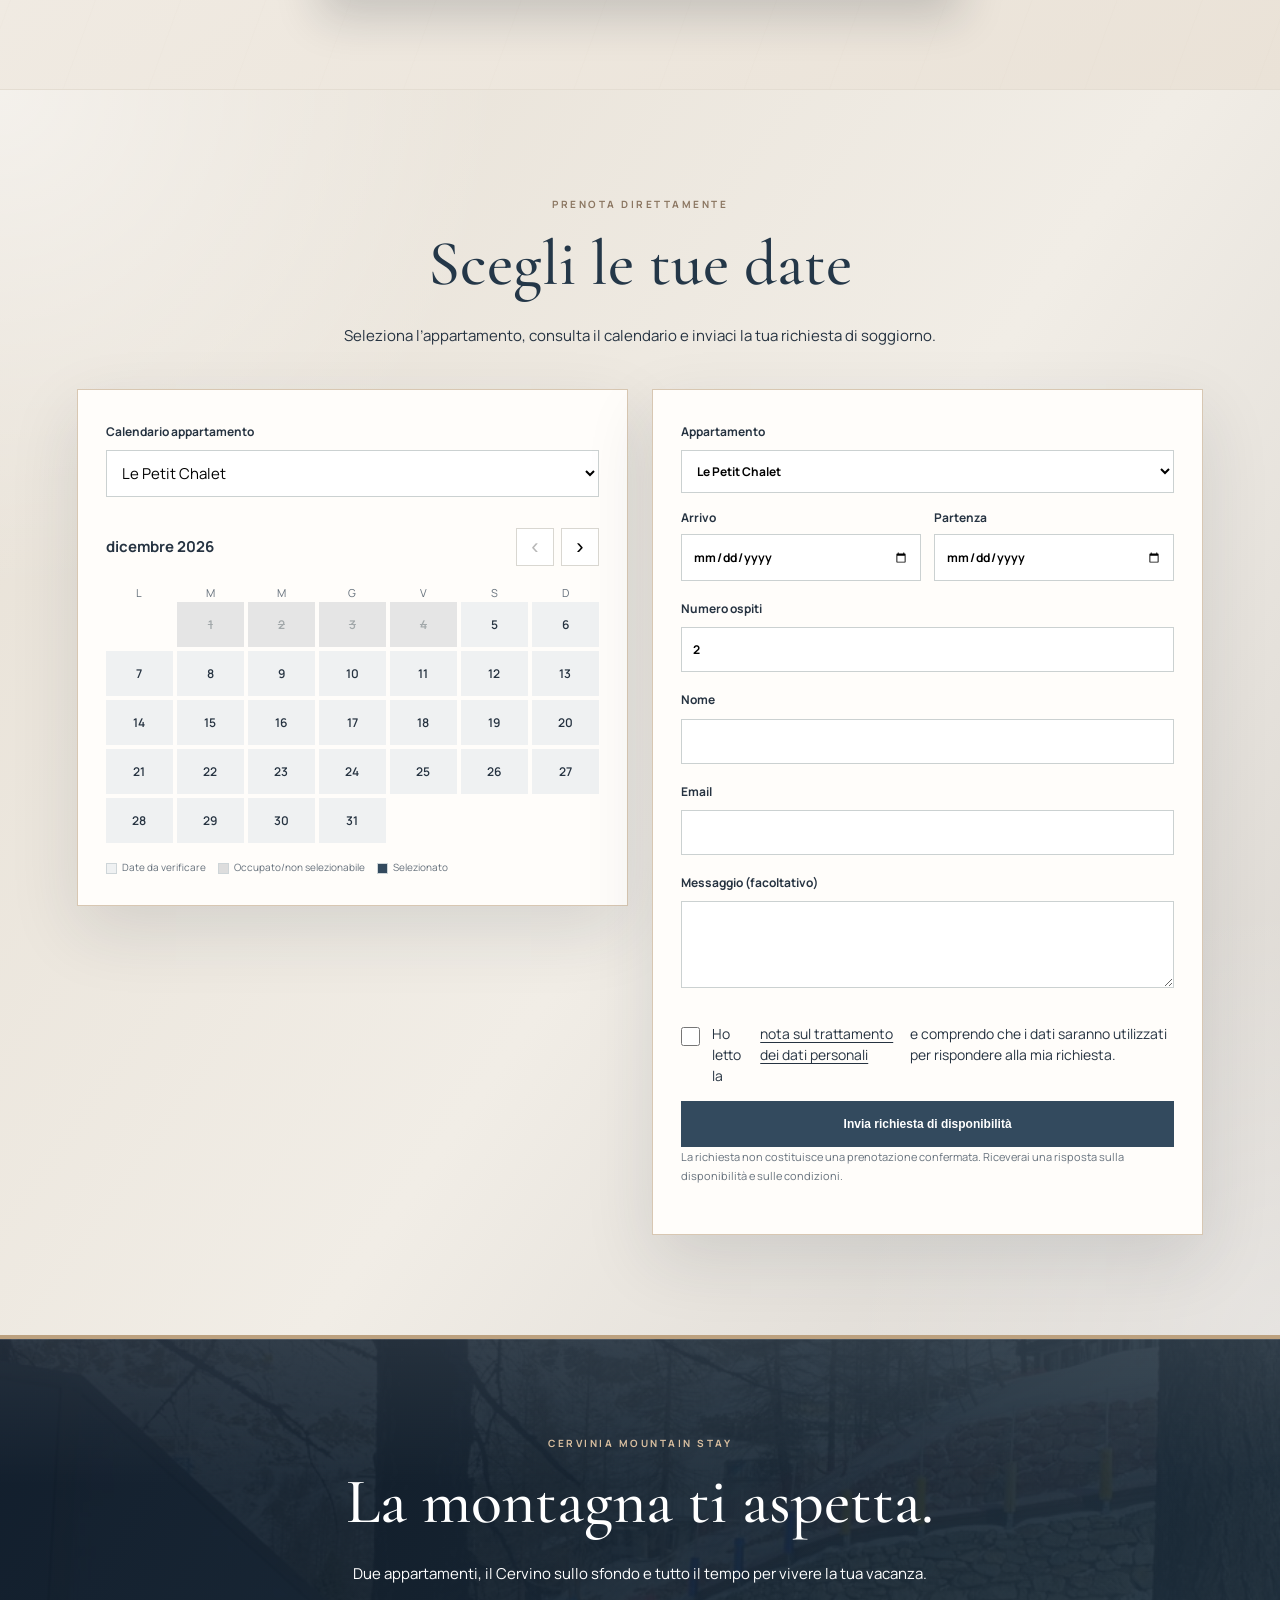
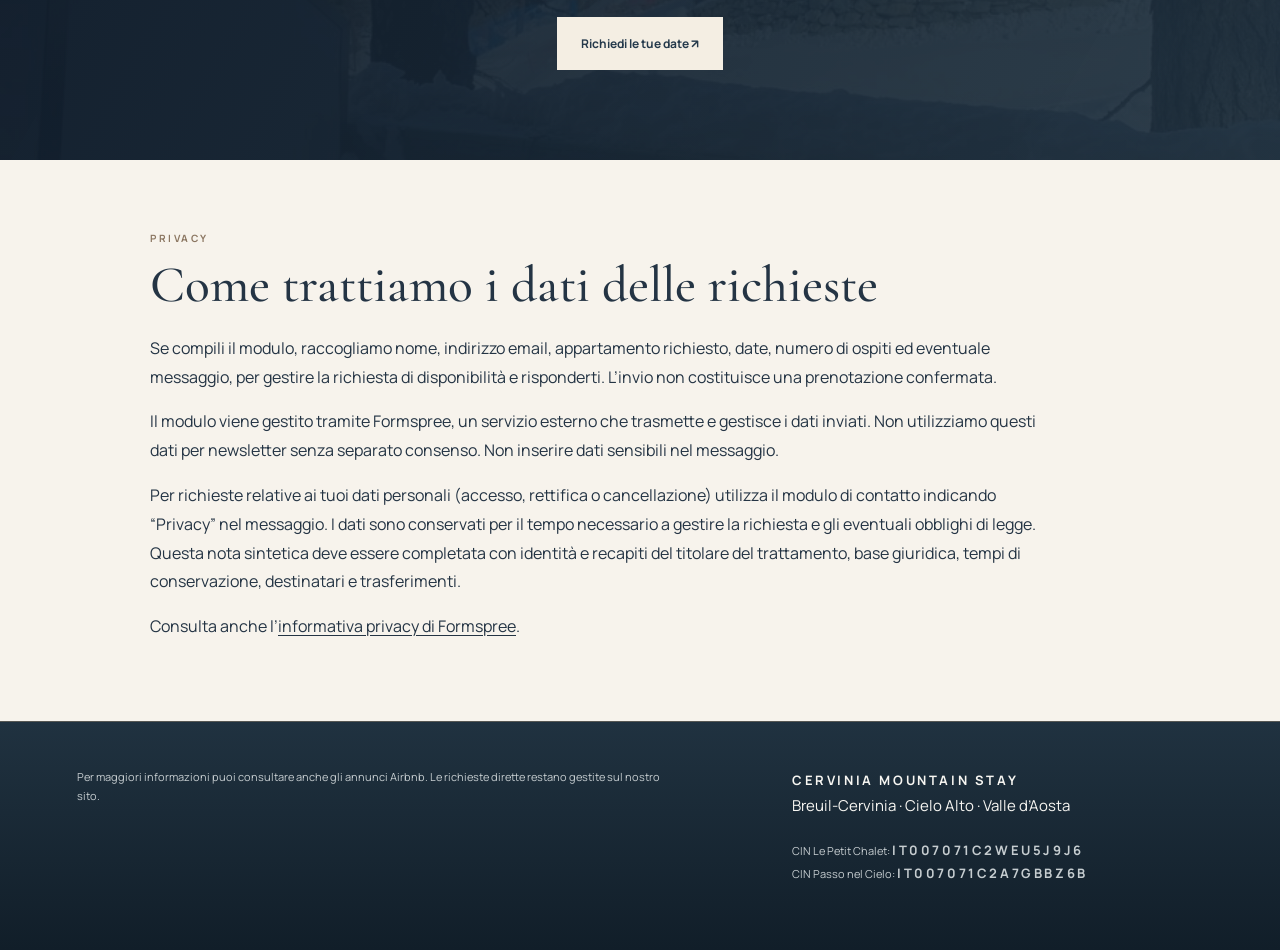
==== commit 077a6cde: "Rifinisci CIN e metadati del sito bilingue" ====
--- a/index.html
+++ b/index.html
@@ -41,4 +41,4 @@
 </form>
 </div>
 </section><section class="closing"><span class="eyebrow light">CERVINIA MOUNTAIN STAY</span><h2>La montagna ti aspetta.</h2><p>Due appartamenti, il Cervino sullo sfondo e tutto il tempo per vivere la tua vacanza.</p><a class="button light-btn" href="#prenota">Richiedi le tue date ↗</a></section>
-</main><section id="privacy" class="privacy-section section"><div class="privacy-inner"><span class="eyebrow">PRIVACY</span><h2>Come trattiamo i dati delle richieste</h2><p>Se compili il modulo, raccogliamo nome, indirizzo email, appartamento richiesto, date, numero di ospiti ed eventuale messaggio, per gestire la richiesta di disponibilità e risponderti. L’invio non costituisce una prenotazione confermata.</p><p>Il modulo viene gestito tramite Formspree, un servizio esterno che trasmette e gestisce i dati inviati. Non utilizziamo questi dati per newsletter senza separato consenso. Non inserire dati sensibili nel messaggio.</p><p>Per richieste relative ai tuoi dati personali (accesso, rettifica o cancellazione) utilizza il modulo di contatto indicando “Privacy” nel messaggio. I dati sono conservati per il tempo necessario a gestire la richiesta e gli eventuali obblighi di legge. Questa nota sintetica deve essere completata con identità e recapiti del titolare del trattamento, base giuridica, tempi di conservazione, destinatari e trasferimenti.</p><p>Consulta anche l’<a href="https://formspree.io/legal/privacy-policy/" target="_blank" rel="noopener noreferrer">informativa privacy di Formspree</a>.</p></div></section><footer><p class="fine">Per maggiori informazioni puoi consultare anche gli annunci Airbnb. Le richieste dirette restano gestite sul nostro sito.</p><div><strong>CERVINIA MOUNTAIN STAY</strong><p>Breuil-Cervinia · Cielo Alto · Valle d’Aosta</p><p class="fine">CIN Le Petit Chalet: <strong>IT007071C2WEU5J9J6</strong> · CIN Passo nel Cielo: <strong>IT007071C2A7GBBZ6B</strong></p></div><div></div></footer><script src="booking-form-v4.js" defer></script><script src="script.js?v=20261025-3"></script><div aria-label="Galleria fotografica" aria-modal="true" class="gallery-overlay" hidden="" id="gallery-overlay" role="dialog"><div class="gallery-toolbar"><span class="gallery-title">Galleria fotografica</span><span aria-live="polite" class="gallery-counter"></span><button aria-label="Chiudi la galleria" class="gallery-close" type="button">✕ <span>Chiudi</span></button></div><div class="gallery-stage"><button aria-label="Foto precedente" class="gallery-back" type="button">❮</button><img alt="" class="gallery-big"/><button aria-label="Foto successiva" class="gallery-forward" type="button">❯</button></div><p class="gallery-description"></p></div><script src="gallery.js"></script><script defer="True" src="slideshow.js"></script></body></html>+</main><section id="privacy" class="privacy-section section"><div class="privacy-inner"><span class="eyebrow">PRIVACY</span><h2>Come trattiamo i dati delle richieste</h2><p>Se compili il modulo, raccogliamo nome, indirizzo email, appartamento richiesto, date, numero di ospiti ed eventuale messaggio, per gestire la richiesta di disponibilità e risponderti. L’invio non costituisce una prenotazione confermata.</p><p>Il modulo viene gestito tramite Formspree, un servizio esterno che trasmette e gestisce i dati inviati. Non utilizziamo questi dati per newsletter senza separato consenso. Non inserire dati sensibili nel messaggio.</p><p>Per richieste relative ai tuoi dati personali (accesso, rettifica o cancellazione) utilizza il modulo di contatto indicando “Privacy” nel messaggio. I dati sono conservati per il tempo necessario a gestire la richiesta e gli eventuali obblighi di legge. Questa nota sintetica deve essere completata con identità e recapiti del titolare del trattamento, base giuridica, tempi di conservazione, destinatari e trasferimenti.</p><p>Consulta anche l’<a href="https://formspree.io/legal/privacy-policy/" target="_blank" rel="noopener noreferrer">informativa privacy di Formspree</a>.</p></div></section><footer><p class="fine">Per maggiori informazioni puoi consultare anche gli annunci Airbnb. Le richieste dirette restano gestite sul nostro sito.</p><div><strong>CERVINIA MOUNTAIN STAY</strong><p>Breuil-Cervinia · Cielo Alto · Valle d’Aosta</p><p class="fine"><span>CIN Le Petit Chalet: <strong>IT007071C2WEU5J9J6</strong></span><br/><span>CIN Passo nel Cielo: <strong>IT007071C2A7GBBZ6B</strong></span></p></div><div></div></footer><script src="booking-form-v4.js" defer></script><script src="script.js?v=20261025-3"></script><div aria-label="Galleria fotografica" aria-modal="true" class="gallery-overlay" hidden="" id="gallery-overlay" role="dialog"><div class="gallery-toolbar"><span class="gallery-title">Galleria fotografica</span><span aria-live="polite" class="gallery-counter"></span><button aria-label="Chiudi la galleria" class="gallery-close" type="button">✕ <span>Chiudi</span></button></div><div class="gallery-stage"><button aria-label="Foto precedente" class="gallery-back" type="button">❮</button><img alt="" class="gallery-big"/><button aria-label="Foto successiva" class="gallery-forward" type="button">❯</button></div><p class="gallery-description"></p></div><script src="gallery.js"></script><script defer="True" src="slideshow.js"></script></body></html>
--- a/style.css
+++ b/style.css
@@ -103,3 +103,14 @@
 .form-feedback--success{background:#edf7f0;border-color:#92bd9b;color:#1b5731}
 .form-feedback--error{background:#fff0ed;border-color:#d89d92;color:#81382a}
 .requestform button[type="submit"]:disabled{opacity:.65;cursor:wait}
+
+/* Privacy notice and language switch */
+.lang-switch{font-weight:700!important;letter-spacing:.09em;border:1px solid currentColor;padding:.35rem .65rem;border-radius:100px;white-space:nowrap}
+.privacy-section{padding:64px 7%;background:#f7f3ec;color:#243444}
+.privacy-inner{max-width:980px;margin:auto}
+.privacy-inner h2{font-family:'Cormorant Garamond',serif;font-size:clamp(2.1rem,4vw,3.4rem);margin:.5rem 0 1.25rem}
+.privacy-inner p{font-size:1rem;line-height:1.8;max-width:90ch;margin:0 0 1rem}
+.privacy-inner a,.privacy-consent a{text-decoration:underline;text-underline-offset:3px;color:inherit}
+.requestform .privacy-consent{display:flex;align-items:flex-start;gap:12px;font-size:.87rem;font-weight:400;line-height:1.5;margin:14px 0}
+.requestform .privacy-consent input[type="checkbox"]{width:19px;height:19px;flex:none;margin-top:3px;accent-color:#243444}
+@media(max-width:720px){.privacy-section{padding:44px 6%}.lang-switch{padding:.3rem .55rem}}
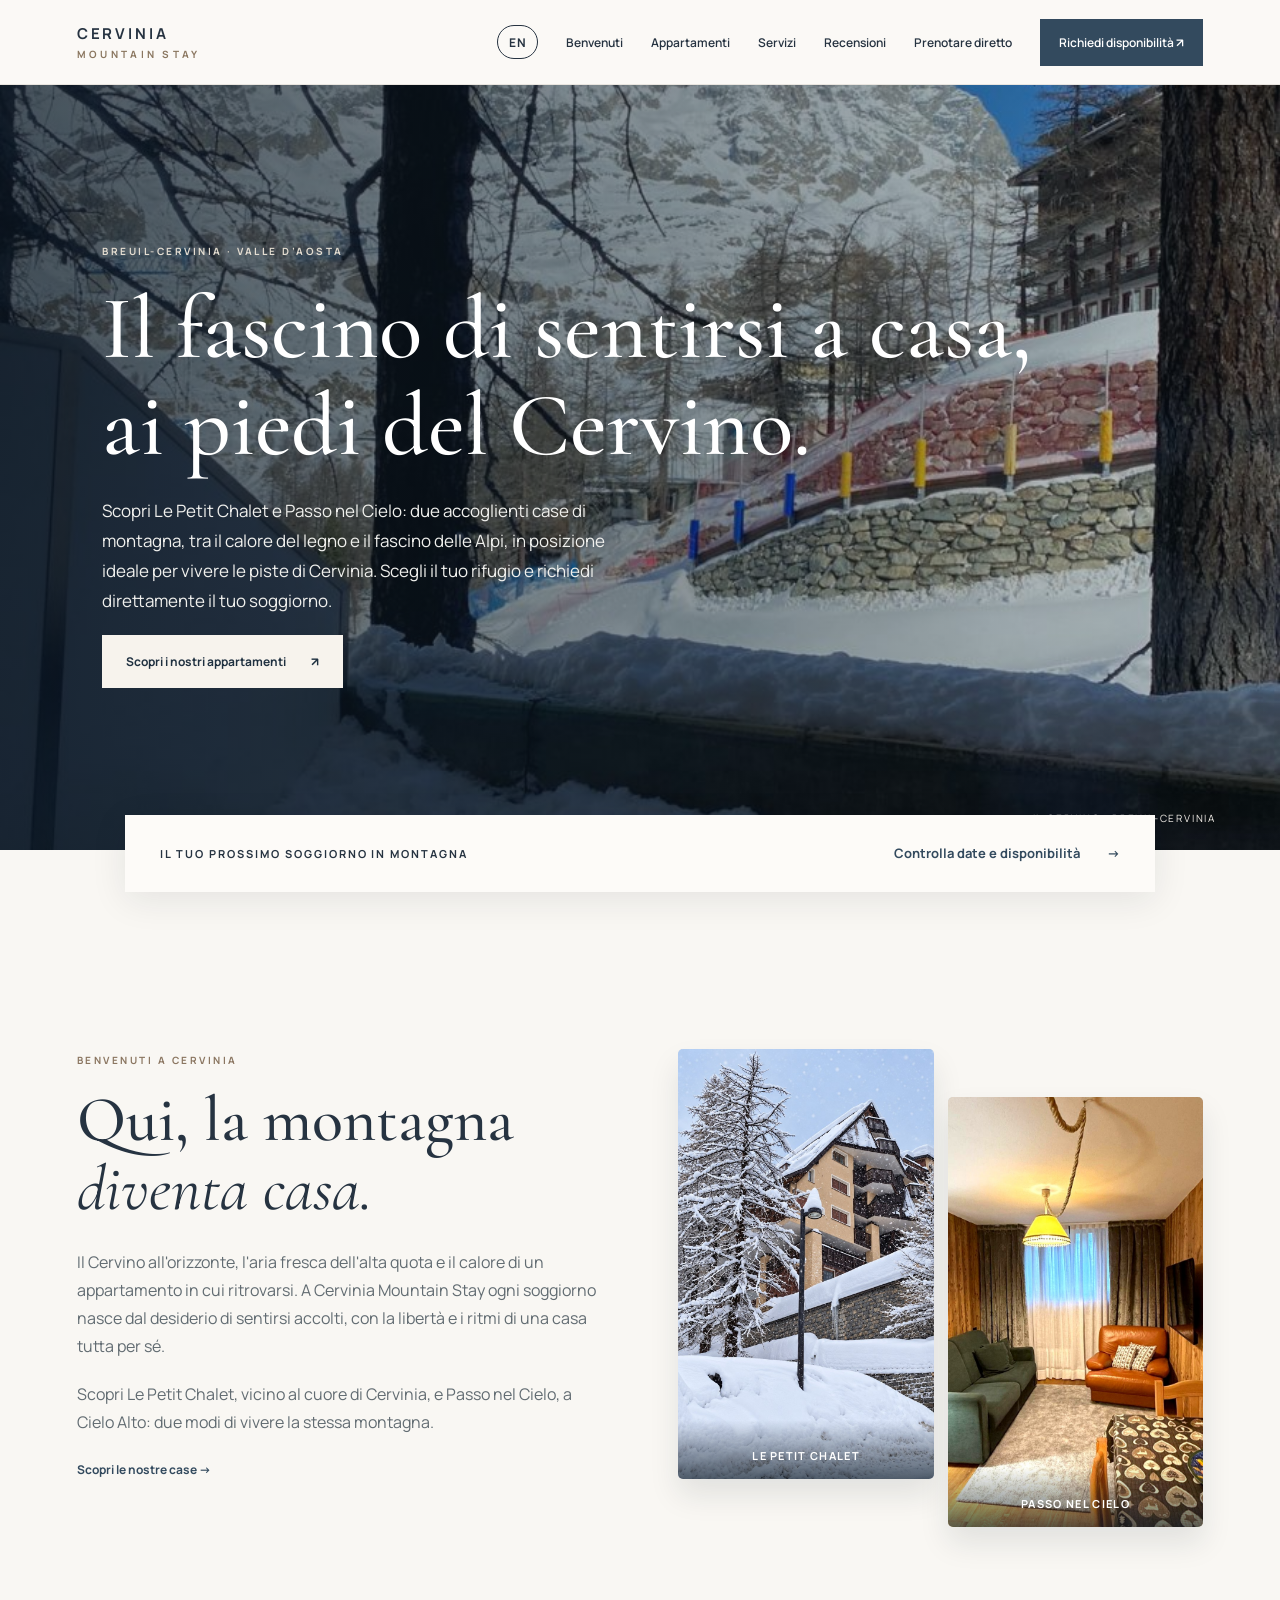
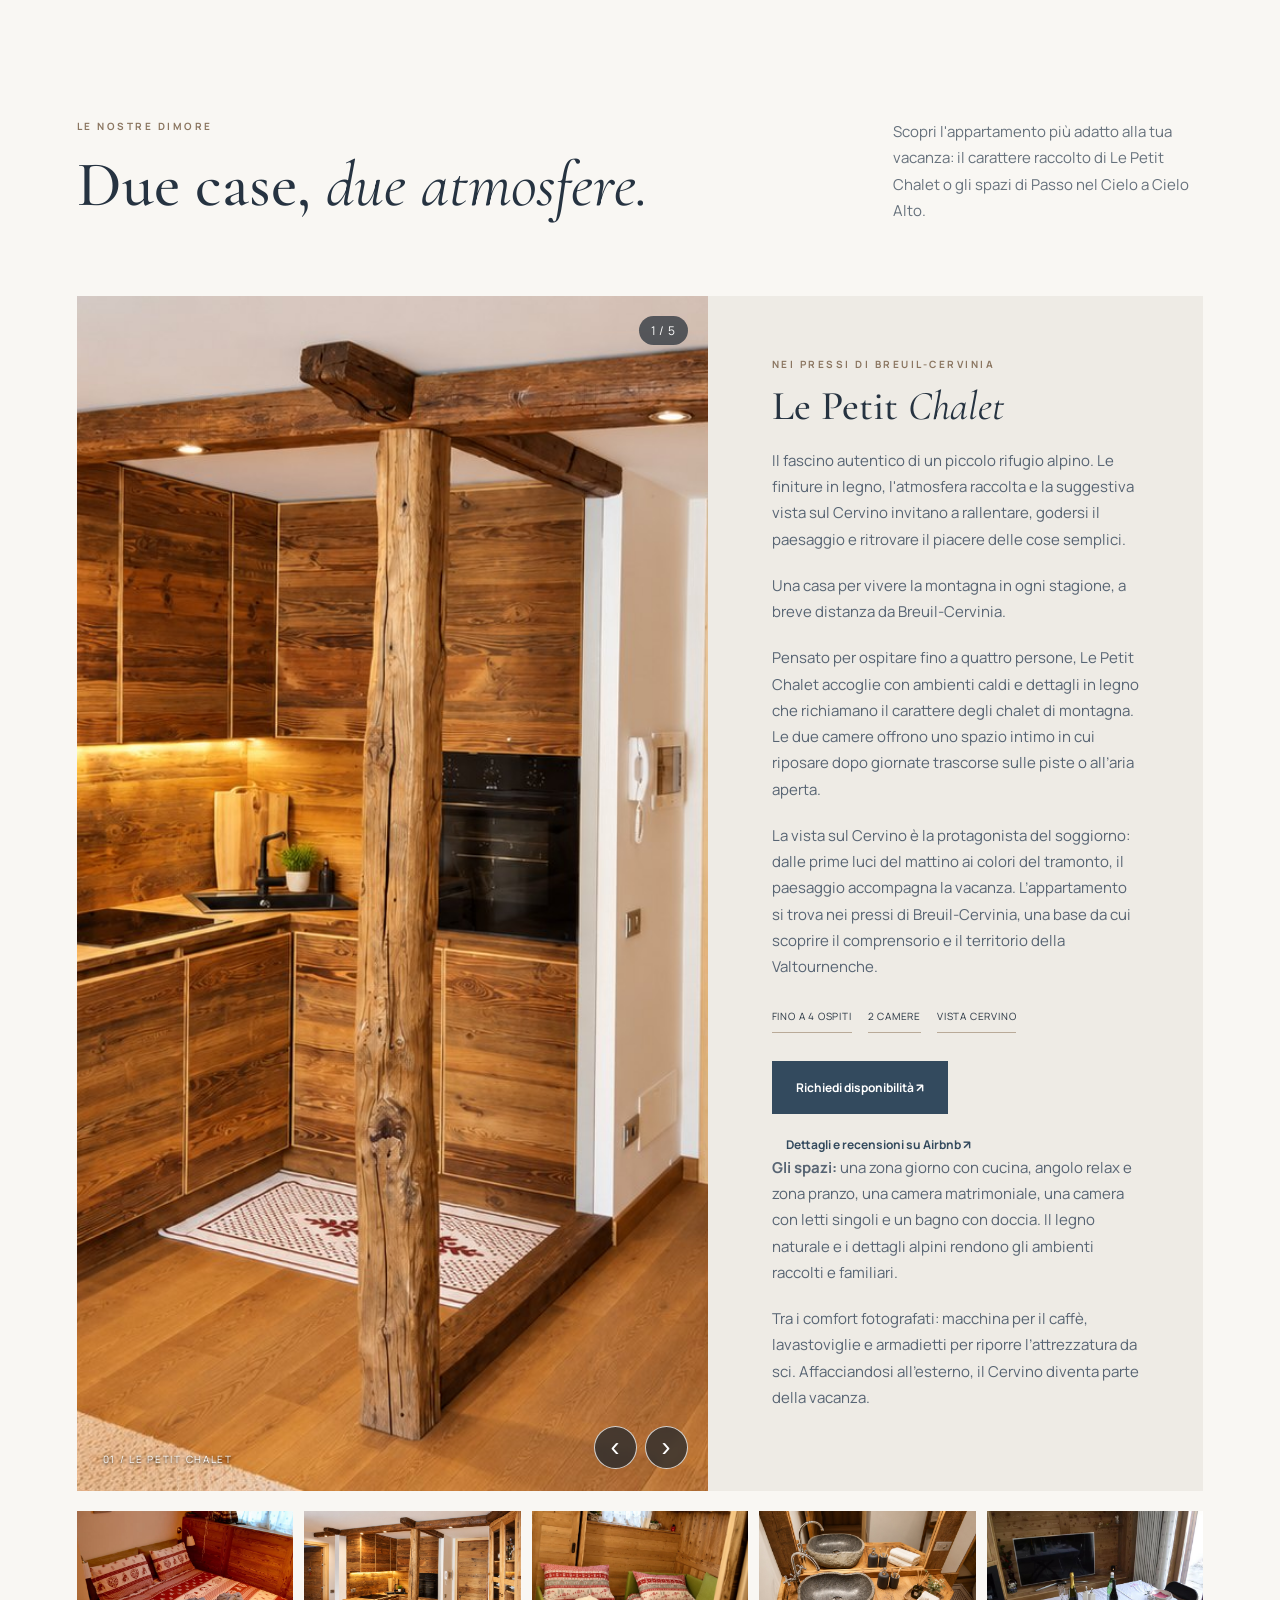
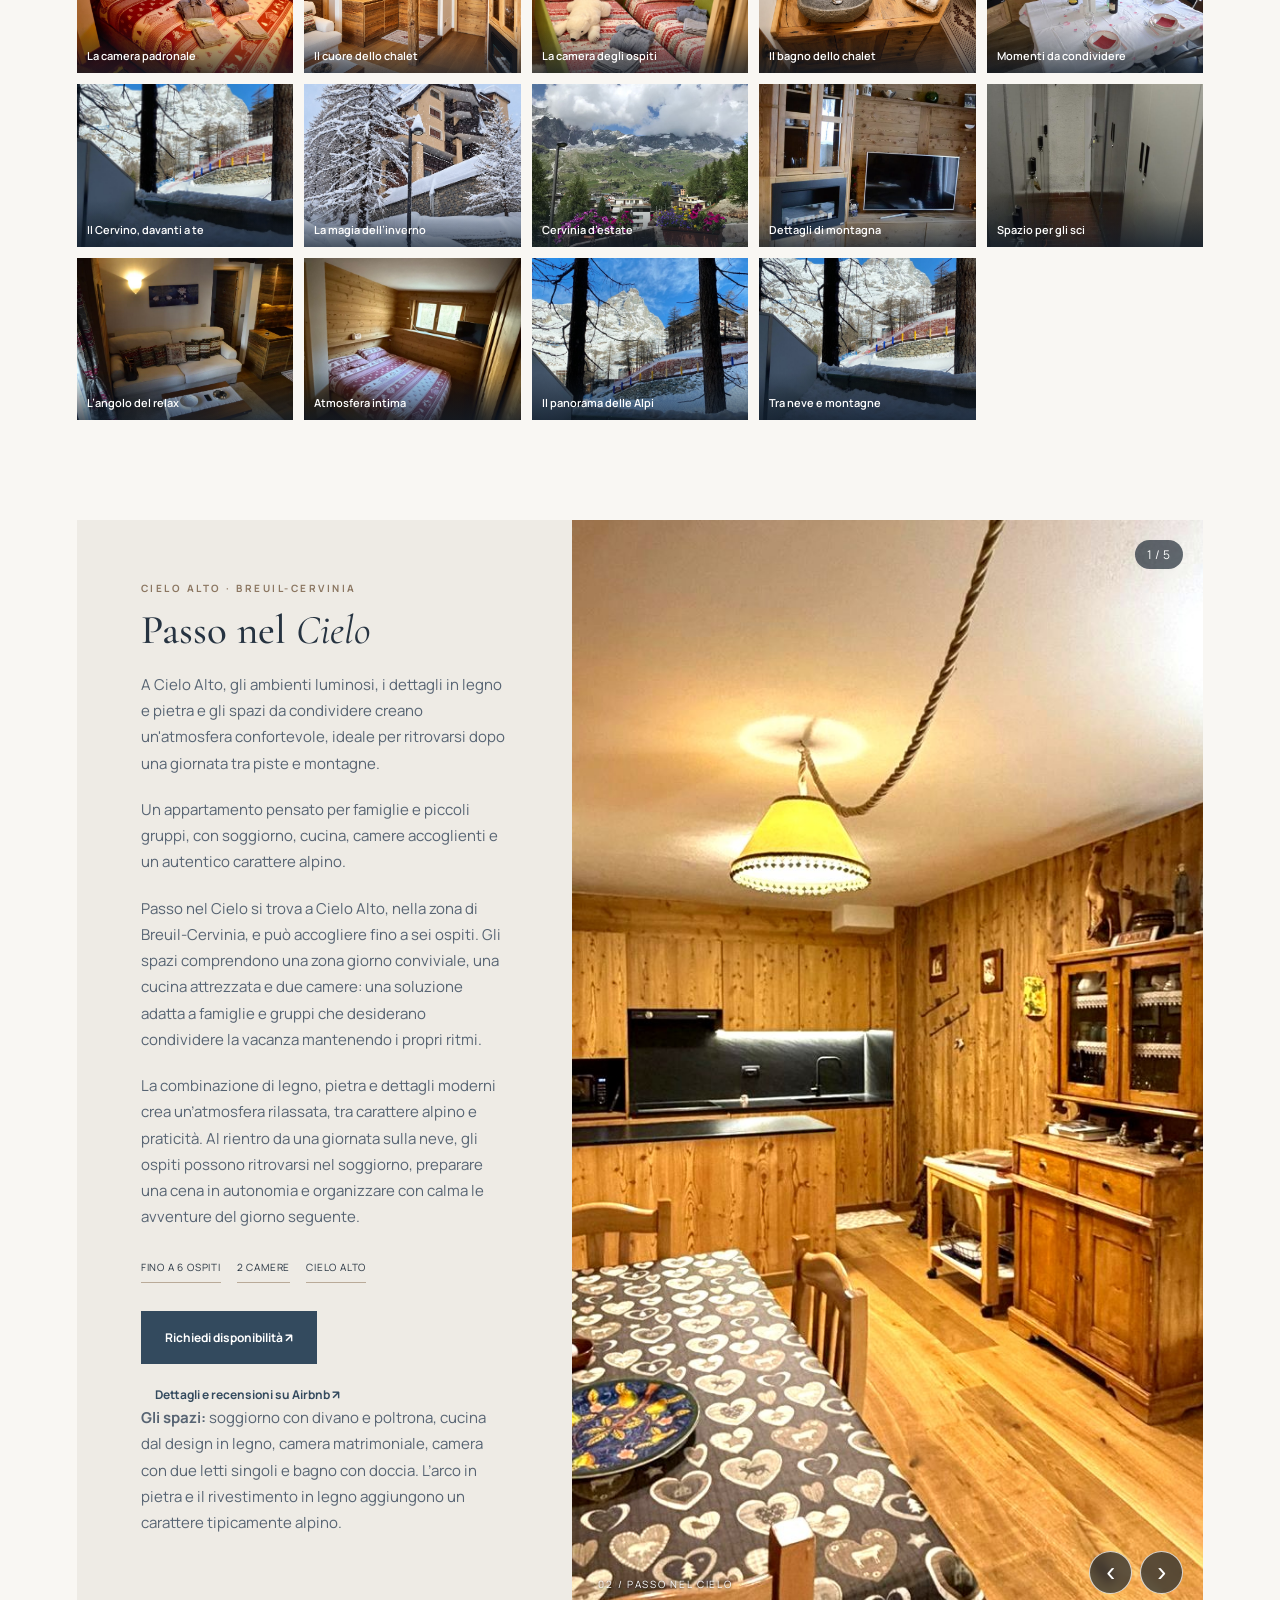
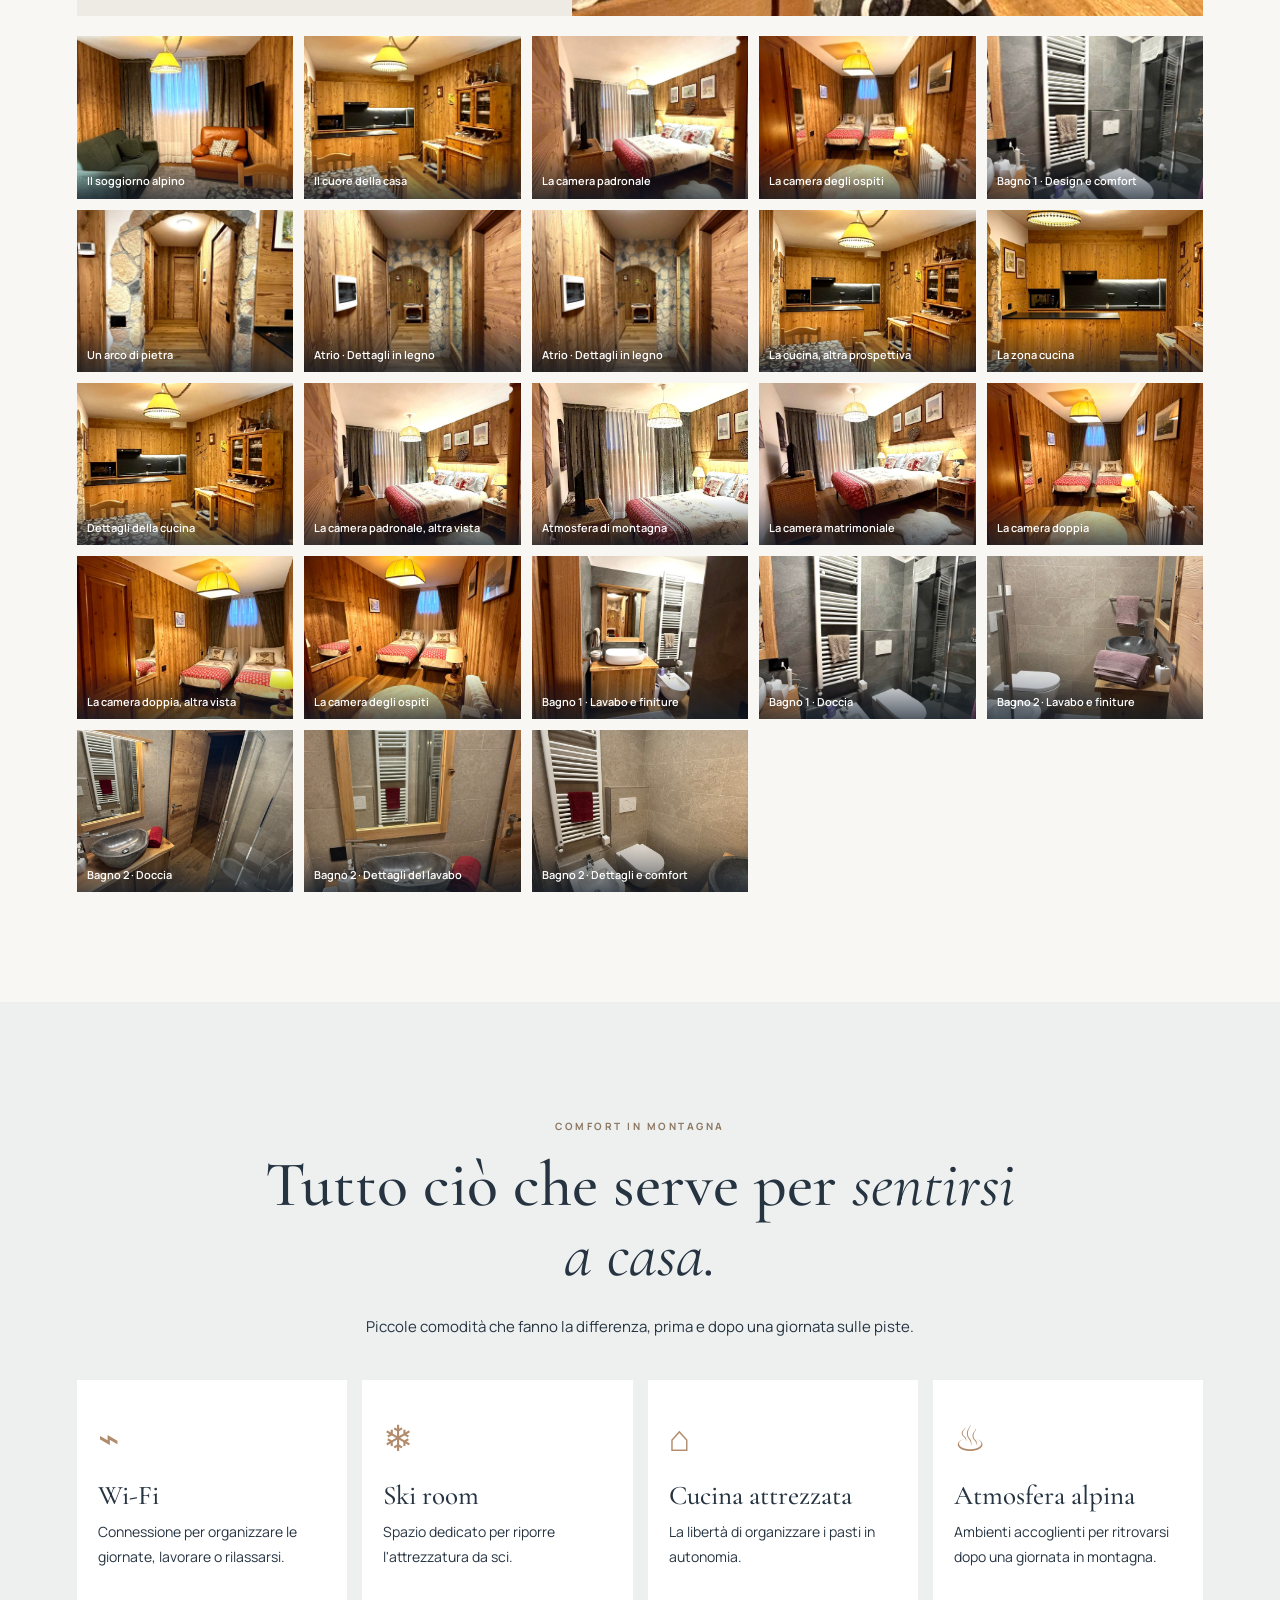
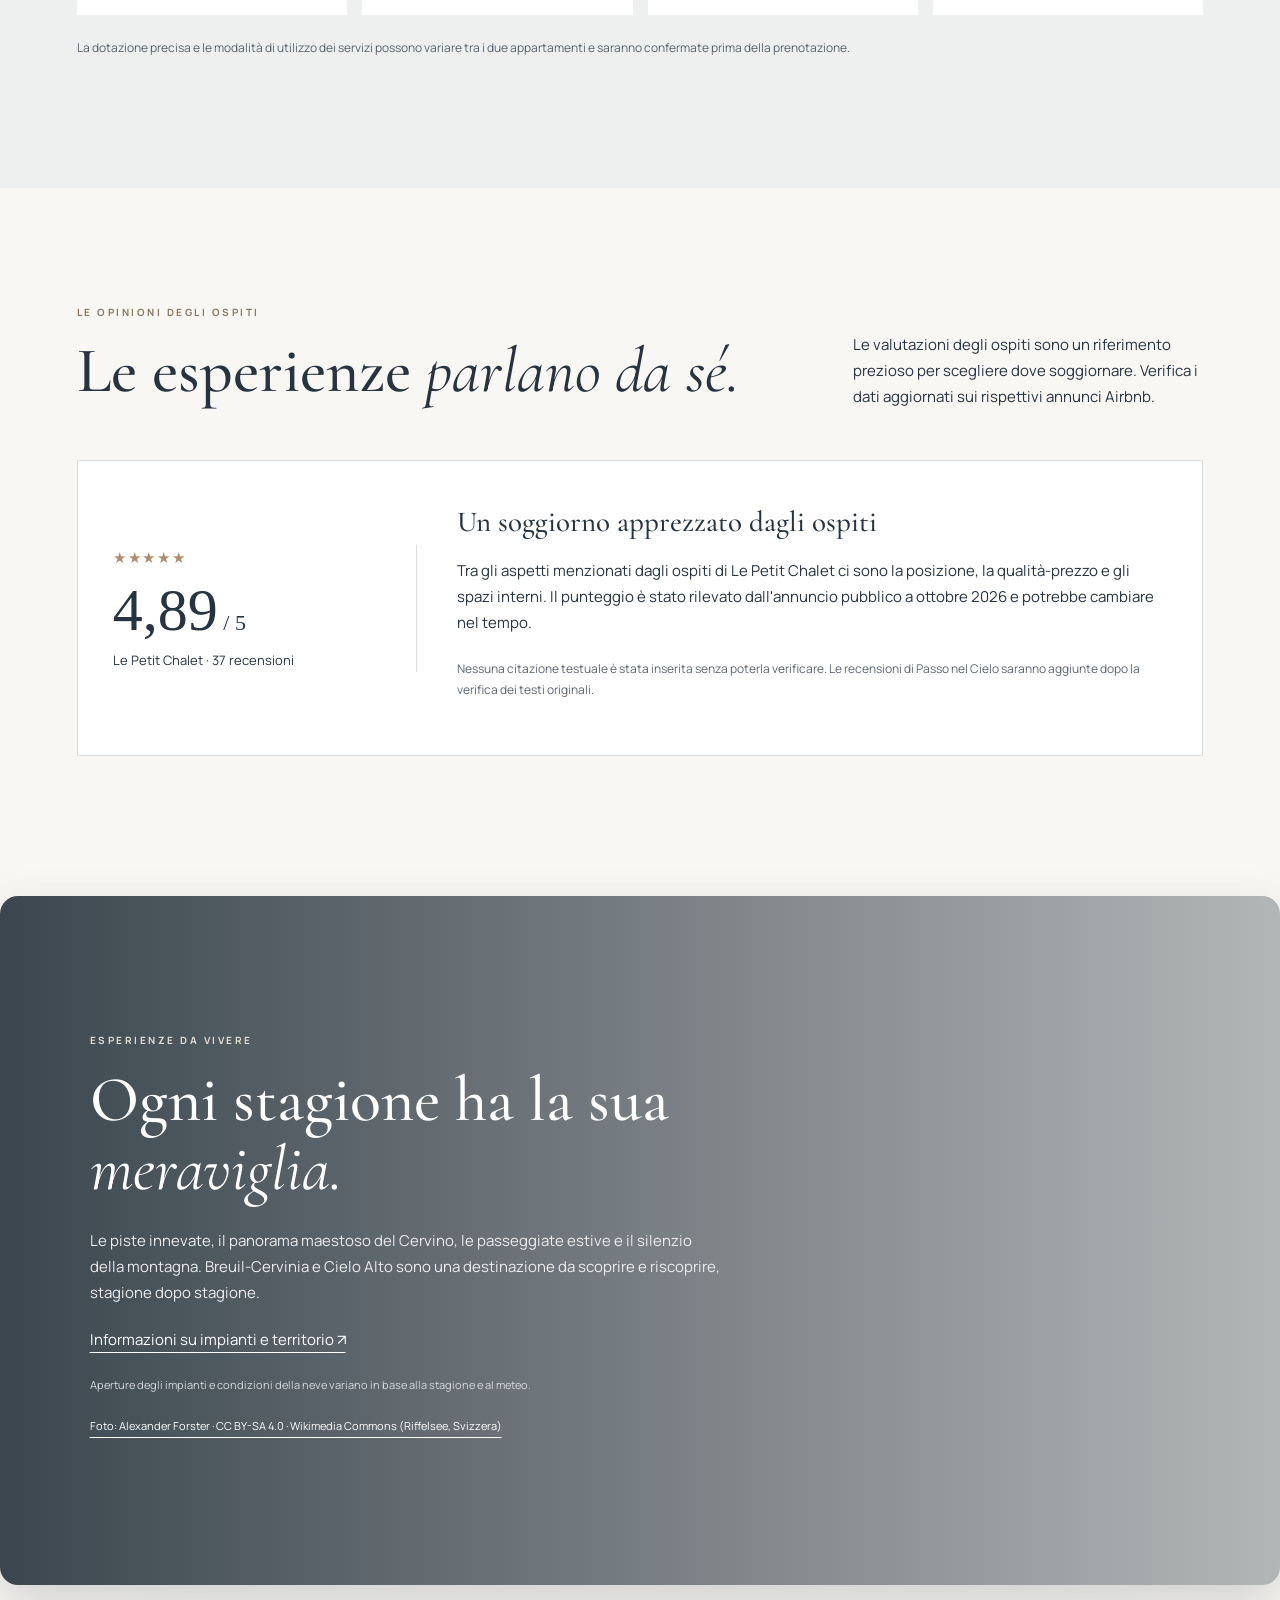
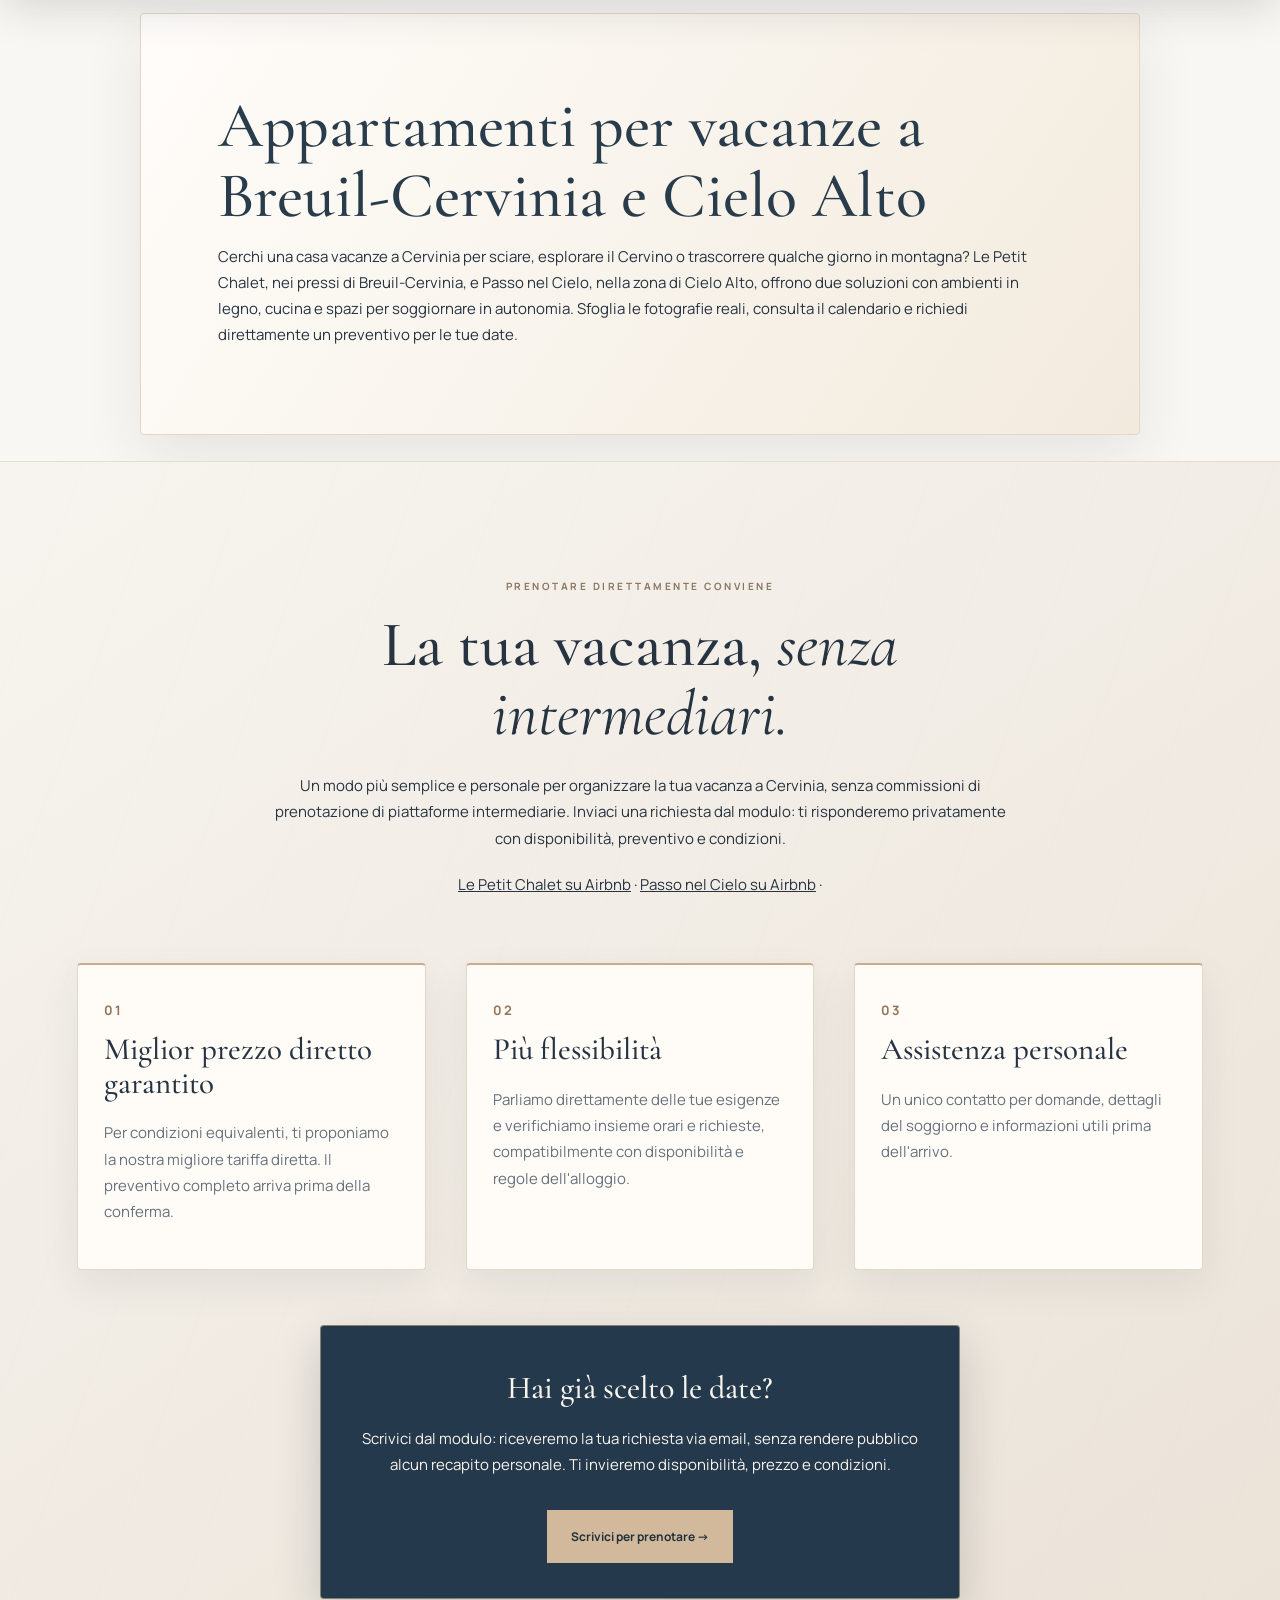
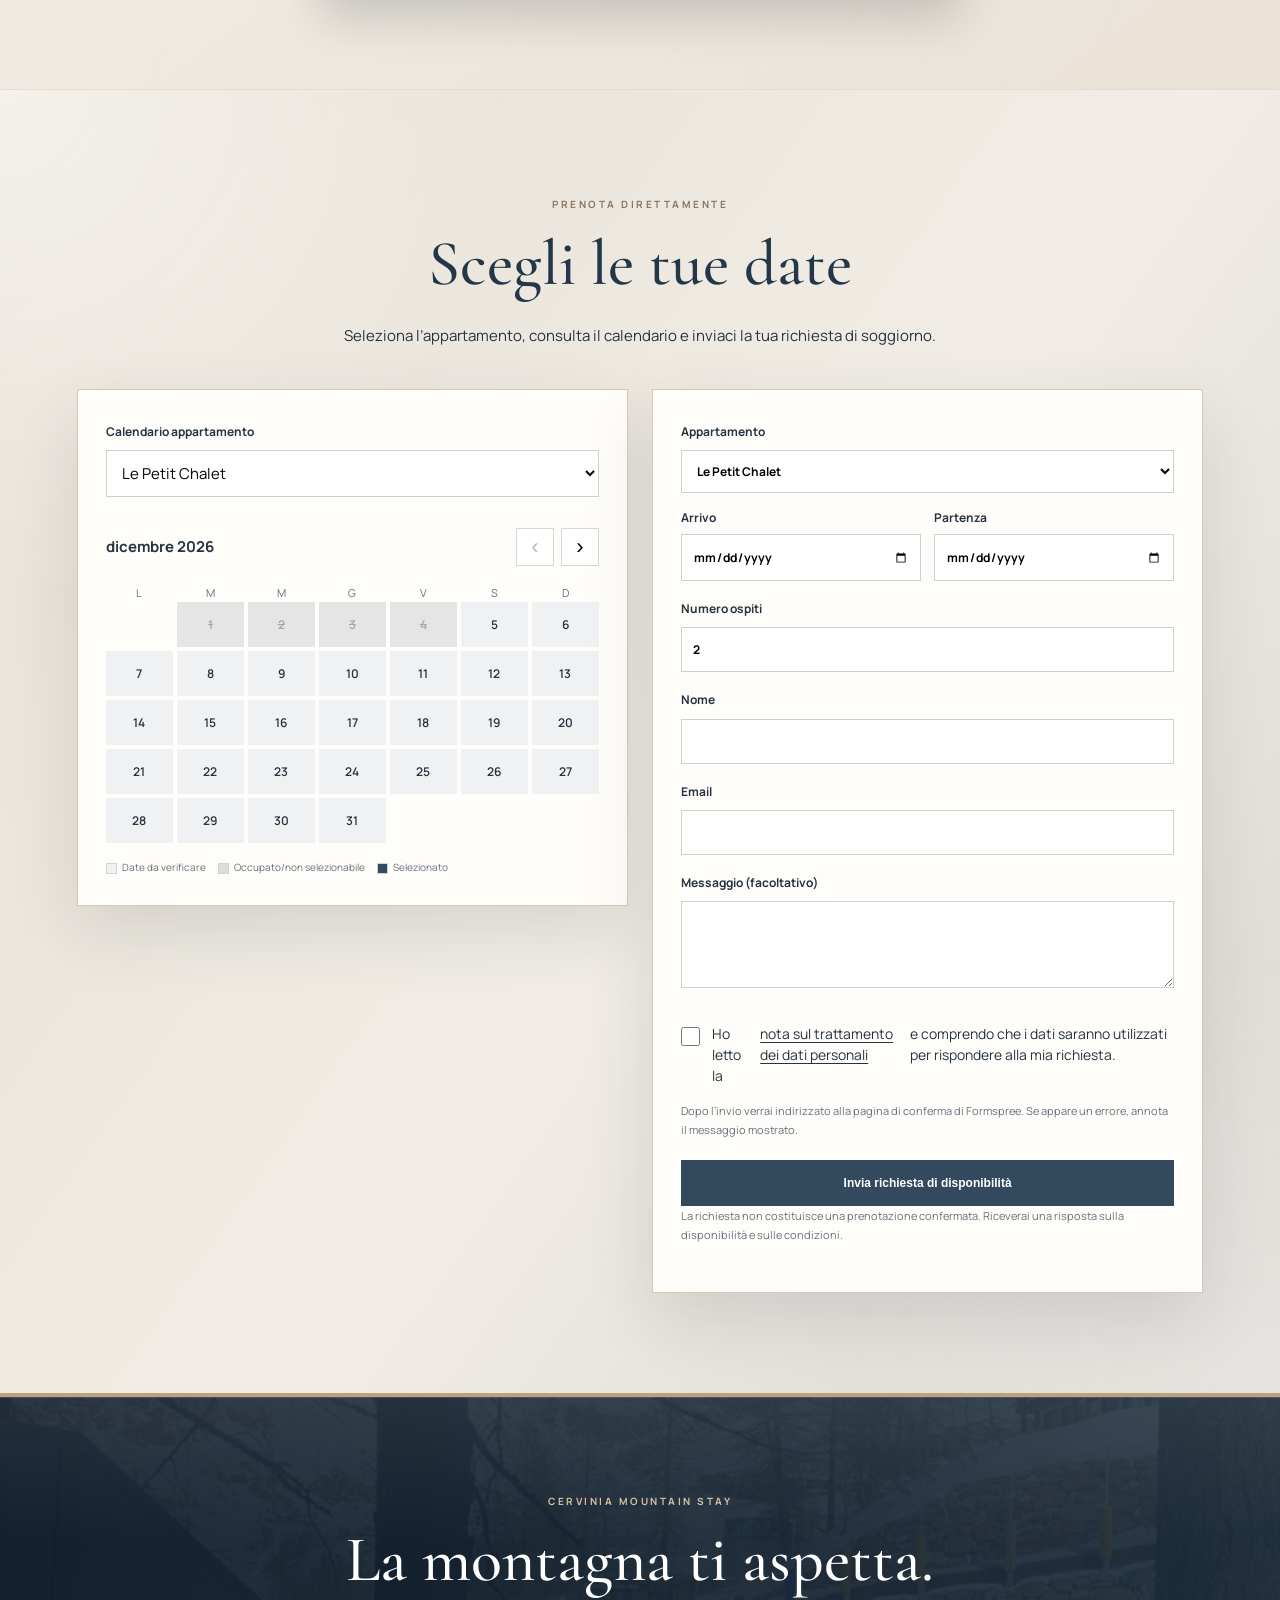
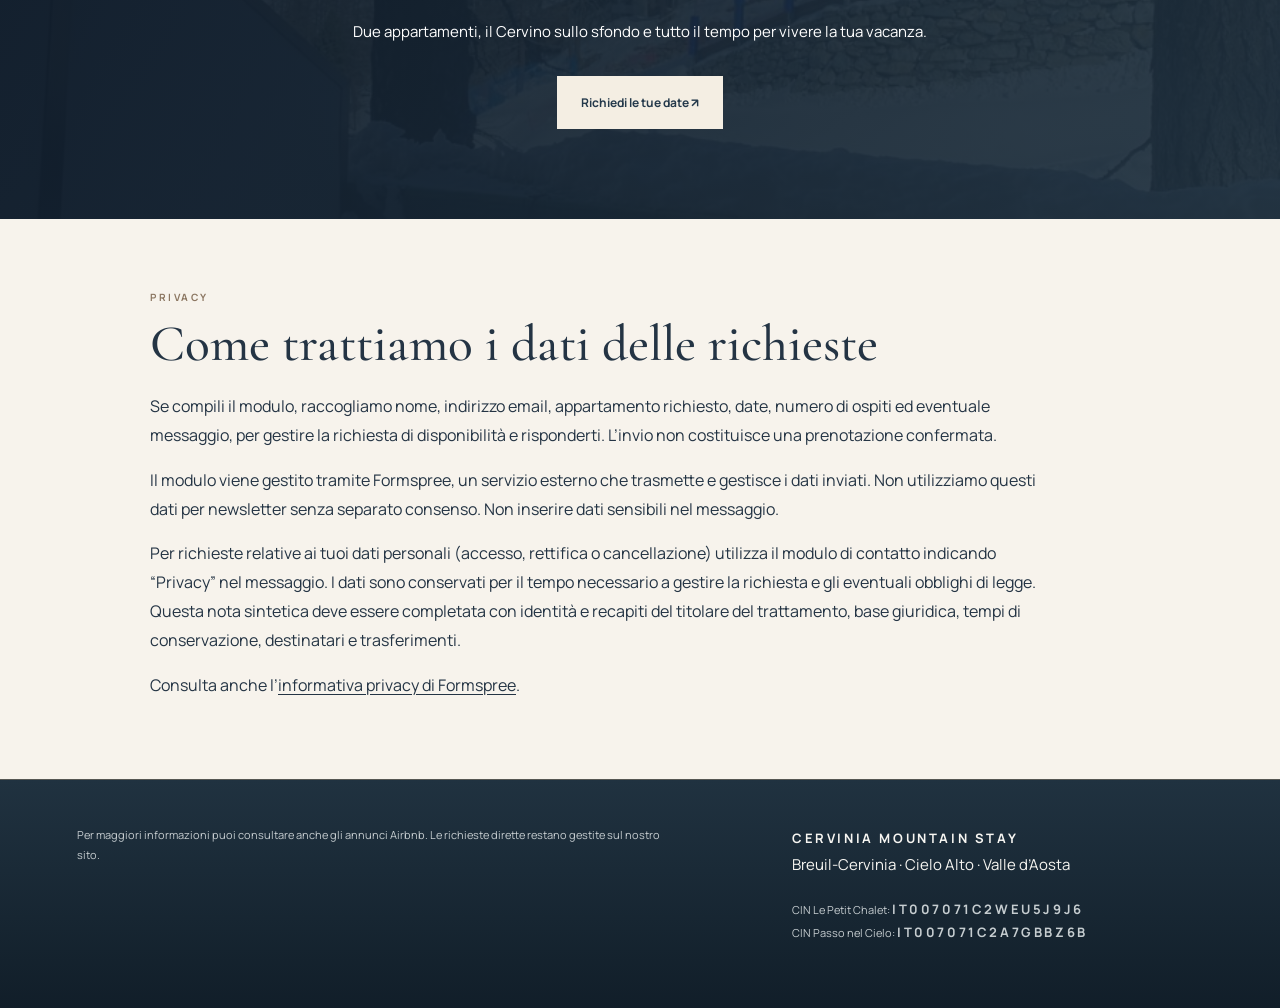
==== commit 06c596e3: "Usa invio HTML diretto a Formspree per diagnosticare errori di consegna" ====
--- a/index.html
+++ b/index.html
@@ -29,16 +29,16 @@
 <div aria-label="Calendario mensile" class="days" id="calendar-days"></div>
 <p id="calendar-status" class="sr-only" role="status" aria-live="polite"></p><div class="legend"><span><i class="dot"></i>Date da verificare</span><span><i class="dot off"></i>Occupato/non selezionabile</span><span><i class="dot sel"></i>Selezionato</span></div>
 </div>
-<form class="requestform" id="request" action="https://formspree.io/f/xljjgqly" method="POST">
+<form class="requestform" id="request" action="https://formspree.io/f/xljjgqly" method="POST"><input type="hidden" name="_subject" value="Nuova richiesta Cervinia Mountain Stay">
 <label>Appartamento<select id="property" required="" name="appartamento"><option value="Le Petit Chalet">Le Petit Chalet</option><option value="Passo nel Cielo">Passo nel Cielo</option></select></label>
 <div class="fields"><label>Arrivo<input id="arrival" required="" type="date" name="arrivo"/></label><label>Partenza<input id="departure" required="" type="date" name="partenza"/></label></div>
 <label>Numero ospiti<input id="guests" max="20" min="1" required="" type="number" value="2" name="numero_ospiti"/></label>
 <label>Nome<input autocomplete="name" id="guestname" required="" type="text" name="nome"/></label>
 <label>Email<input autocomplete="email" id="email" required="" type="email" name="email"/></label>
 <label>Messaggio (facoltativo)<textarea id="message" rows="3" name="messaggio"></textarea></label>
-<label class="privacy-consent"><input type="checkbox" name="consenso_privacy" value="Ho letto la nota privacy" required> Ho letto la <a href="#privacy">nota sul trattamento dei dati personali</a> e comprendo che i dati saranno utilizzati per rispondere alla mia richiesta.</label><p class="form-feedback" id="formstatus" role="status" aria-live="polite" tabindex="-1" hidden></p><button class="button" type="submit">Invia richiesta di disponibilità</button>
+<label class="privacy-consent"><input type="checkbox" name="consenso_privacy" value="Ho letto la nota privacy" required> Ho letto la <a href="#privacy">nota sul trattamento dei dati personali</a> e comprendo che i dati saranno utilizzati per rispondere alla mia richiesta.</label><p class="fine">Dopo l’invio verrai indirizzato alla pagina di conferma di Formspree. Se appare un errore, annota il messaggio mostrato.</p><button class="button" type="submit">Invia richiesta di disponibilità</button>
 <p class="fine">La richiesta non costituisce una prenotazione confermata. Riceverai una risposta sulla disponibilità e sulle condizioni.</p>
 </form>
 </div>
 </section><section class="closing"><span class="eyebrow light">CERVINIA MOUNTAIN STAY</span><h2>La montagna ti aspetta.</h2><p>Due appartamenti, il Cervino sullo sfondo e tutto il tempo per vivere la tua vacanza.</p><a class="button light-btn" href="#prenota">Richiedi le tue date ↗</a></section>
-</main><section id="privacy" class="privacy-section section"><div class="privacy-inner"><span class="eyebrow">PRIVACY</span><h2>Come trattiamo i dati delle richieste</h2><p>Se compili il modulo, raccogliamo nome, indirizzo email, appartamento richiesto, date, numero di ospiti ed eventuale messaggio, per gestire la richiesta di disponibilità e risponderti. L’invio non costituisce una prenotazione confermata.</p><p>Il modulo viene gestito tramite Formspree, un servizio esterno che trasmette e gestisce i dati inviati. Non utilizziamo questi dati per newsletter senza separato consenso. Non inserire dati sensibili nel messaggio.</p><p>Per richieste relative ai tuoi dati personali (accesso, rettifica o cancellazione) utilizza il modulo di contatto indicando “Privacy” nel messaggio. I dati sono conservati per il tempo necessario a gestire la richiesta e gli eventuali obblighi di legge. Questa nota sintetica deve essere completata con identità e recapiti del titolare del trattamento, base giuridica, tempi di conservazione, destinatari e trasferimenti.</p><p>Consulta anche l’<a href="https://formspree.io/legal/privacy-policy/" target="_blank" rel="noopener noreferrer">informativa privacy di Formspree</a>.</p></div></section><footer><p class="fine">Per maggiori informazioni puoi consultare anche gli annunci Airbnb. Le richieste dirette restano gestite sul nostro sito.</p><div><strong>CERVINIA MOUNTAIN STAY</strong><p>Breuil-Cervinia · Cielo Alto · Valle d’Aosta</p><p class="fine"><span>CIN Le Petit Chalet: <strong>IT007071C2WEU5J9J6</strong></span><br/><span>CIN Passo nel Cielo: <strong>IT007071C2A7GBBZ6B</strong></span></p></div><div></div></footer><script src="booking-form-v4.js" defer></script><script src="script.js?v=20261025-3"></script><div aria-label="Galleria fotografica" aria-modal="true" class="gallery-overlay" hidden="" id="gallery-overlay" role="dialog"><div class="gallery-toolbar"><span class="gallery-title">Galleria fotografica</span><span aria-live="polite" class="gallery-counter"></span><button aria-label="Chiudi la galleria" class="gallery-close" type="button">✕ <span>Chiudi</span></button></div><div class="gallery-stage"><button aria-label="Foto precedente" class="gallery-back" type="button">❮</button><img alt="" class="gallery-big"/><button aria-label="Foto successiva" class="gallery-forward" type="button">❯</button></div><p class="gallery-description"></p></div><script src="gallery.js"></script><script defer="True" src="slideshow.js"></script></body></html>+</main><section id="privacy" class="privacy-section section"><div class="privacy-inner"><span class="eyebrow">PRIVACY</span><h2>Come trattiamo i dati delle richieste</h2><p>Se compili il modulo, raccogliamo nome, indirizzo email, appartamento richiesto, date, numero di ospiti ed eventuale messaggio, per gestire la richiesta di disponibilità e risponderti. L’invio non costituisce una prenotazione confermata.</p><p>Il modulo viene gestito tramite Formspree, un servizio esterno che trasmette e gestisce i dati inviati. Non utilizziamo questi dati per newsletter senza separato consenso. Non inserire dati sensibili nel messaggio.</p><p>Per richieste relative ai tuoi dati personali (accesso, rettifica o cancellazione) utilizza il modulo di contatto indicando “Privacy” nel messaggio. I dati sono conservati per il tempo necessario a gestire la richiesta e gli eventuali obblighi di legge. Questa nota sintetica deve essere completata con identità e recapiti del titolare del trattamento, base giuridica, tempi di conservazione, destinatari e trasferimenti.</p><p>Consulta anche l’<a href="https://formspree.io/legal/privacy-policy/" target="_blank" rel="noopener noreferrer">informativa privacy di Formspree</a>.</p></div></section><footer><p class="fine">Per maggiori informazioni puoi consultare anche gli annunci Airbnb. Le richieste dirette restano gestite sul nostro sito.</p><div><strong>CERVINIA MOUNTAIN STAY</strong><p>Breuil-Cervinia · Cielo Alto · Valle d’Aosta</p><p class="fine"><span>CIN Le Petit Chalet: <strong>IT007071C2WEU5J9J6</strong></span><br/><span>CIN Passo nel Cielo: <strong>IT007071C2A7GBBZ6B</strong></span></p></div><div></div></footer><script src="script.js?v=20261025-3"></script><div aria-label="Galleria fotografica" aria-modal="true" class="gallery-overlay" hidden="" id="gallery-overlay" role="dialog"><div class="gallery-toolbar"><span class="gallery-title">Galleria fotografica</span><span aria-live="polite" class="gallery-counter"></span><button aria-label="Chiudi la galleria" class="gallery-close" type="button">✕ <span>Chiudi</span></button></div><div class="gallery-stage"><button aria-label="Foto precedente" class="gallery-back" type="button">❮</button><img alt="" class="gallery-big"/><button aria-label="Foto successiva" class="gallery-forward" type="button">❯</button></div><p class="gallery-description"></p></div><script src="gallery.js"></script><script defer="True" src="slideshow.js"></script></body></html>
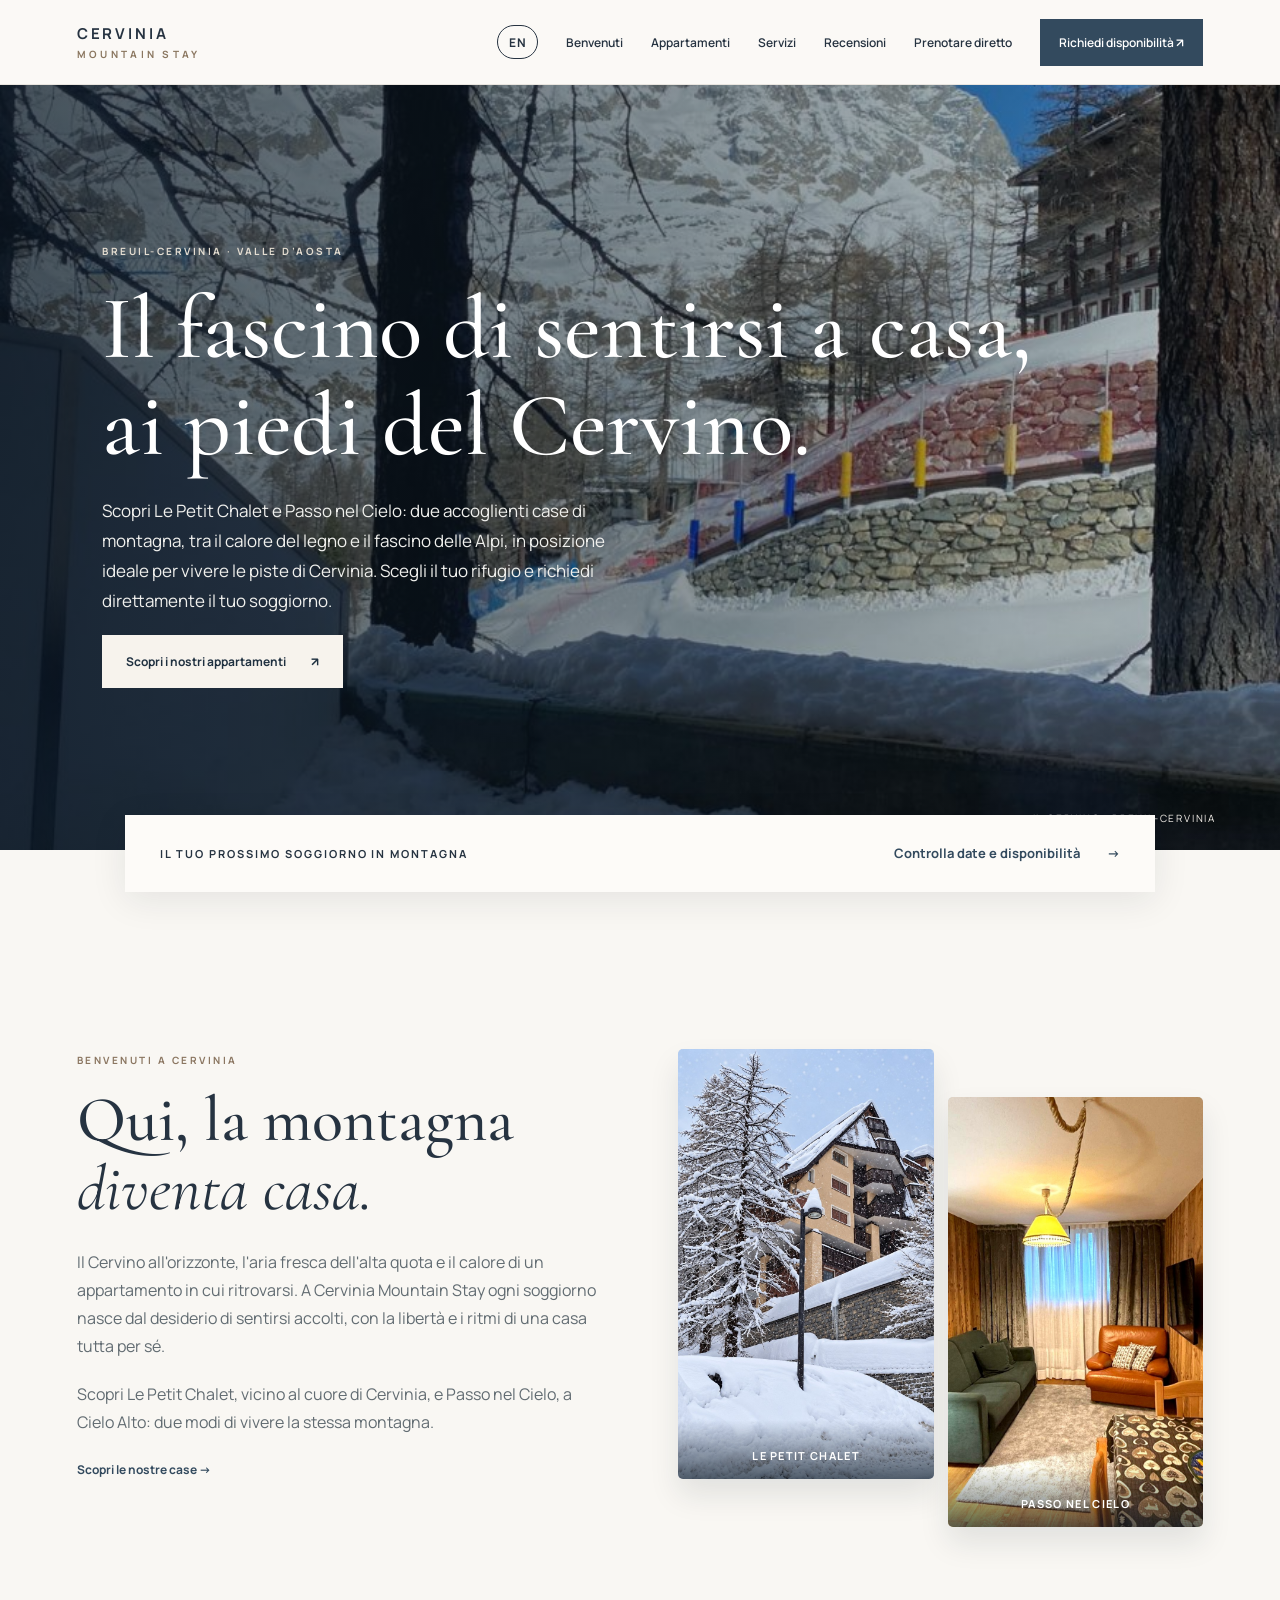
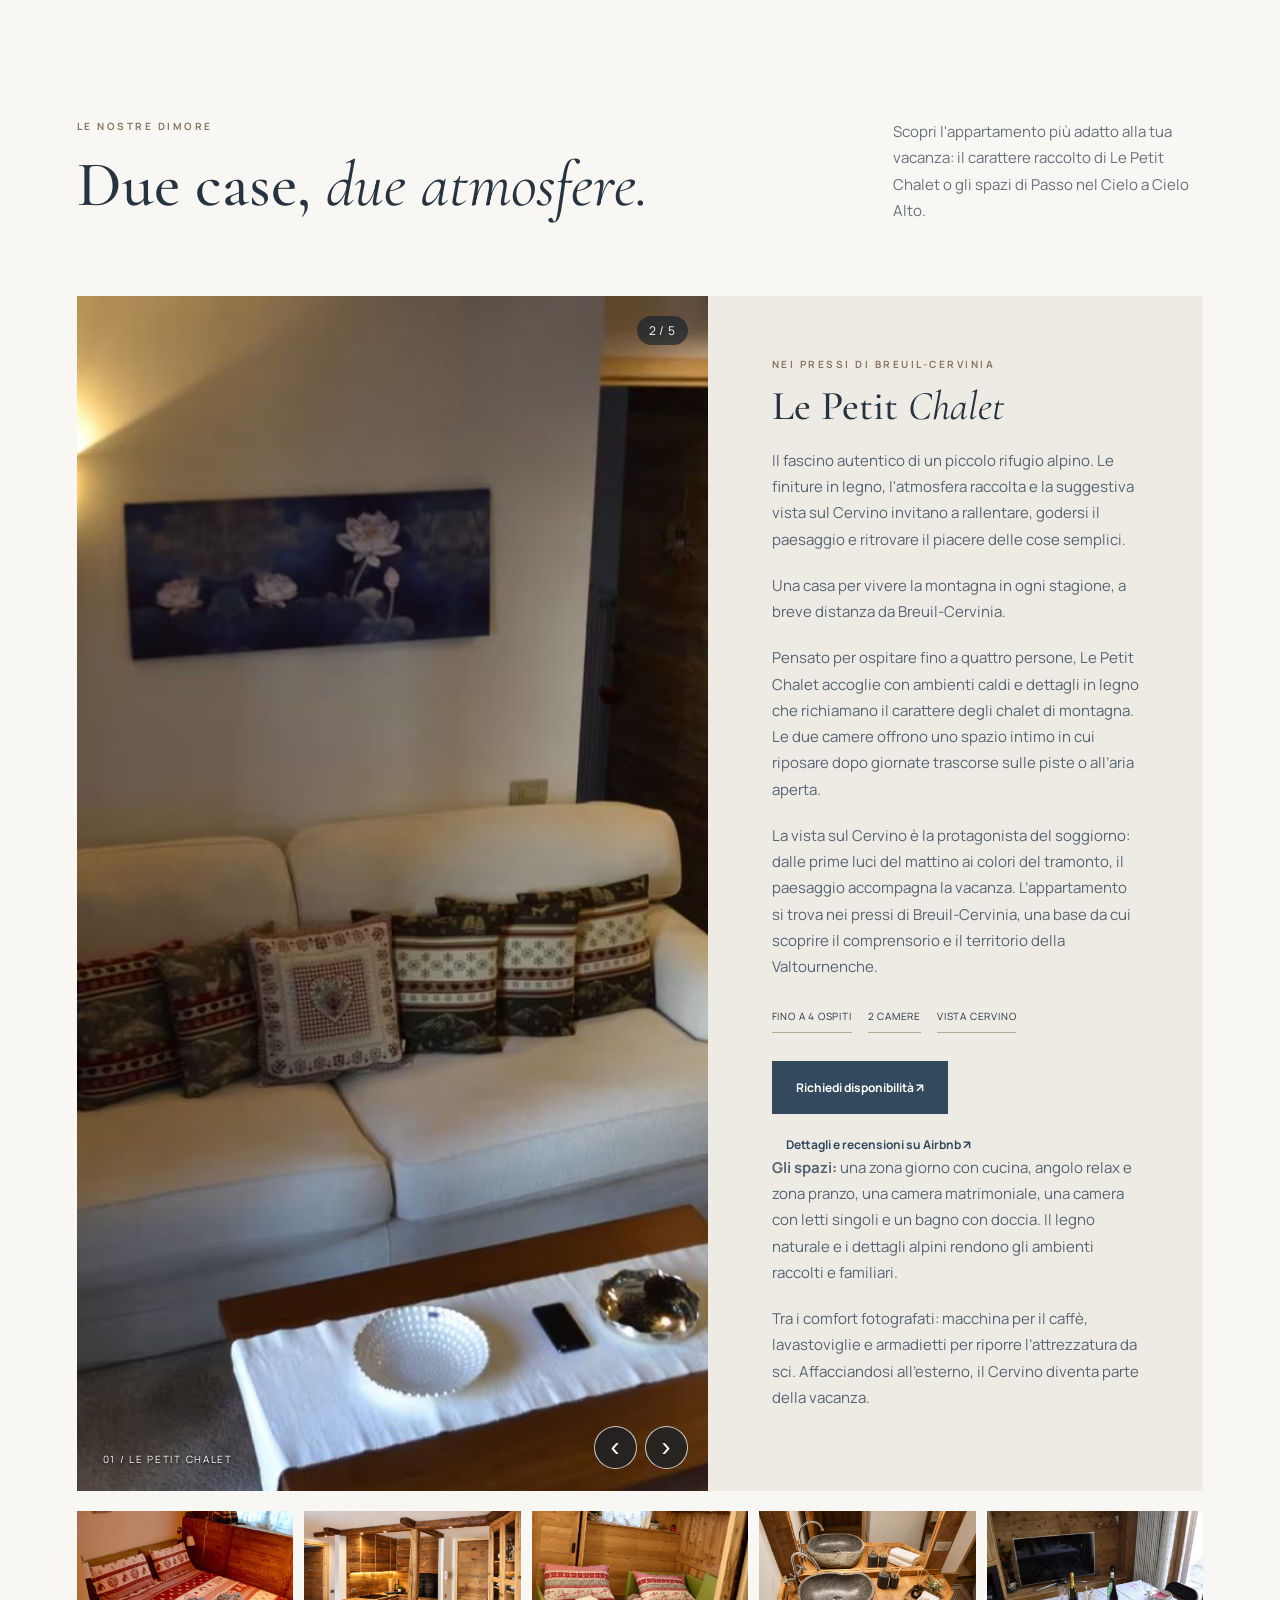
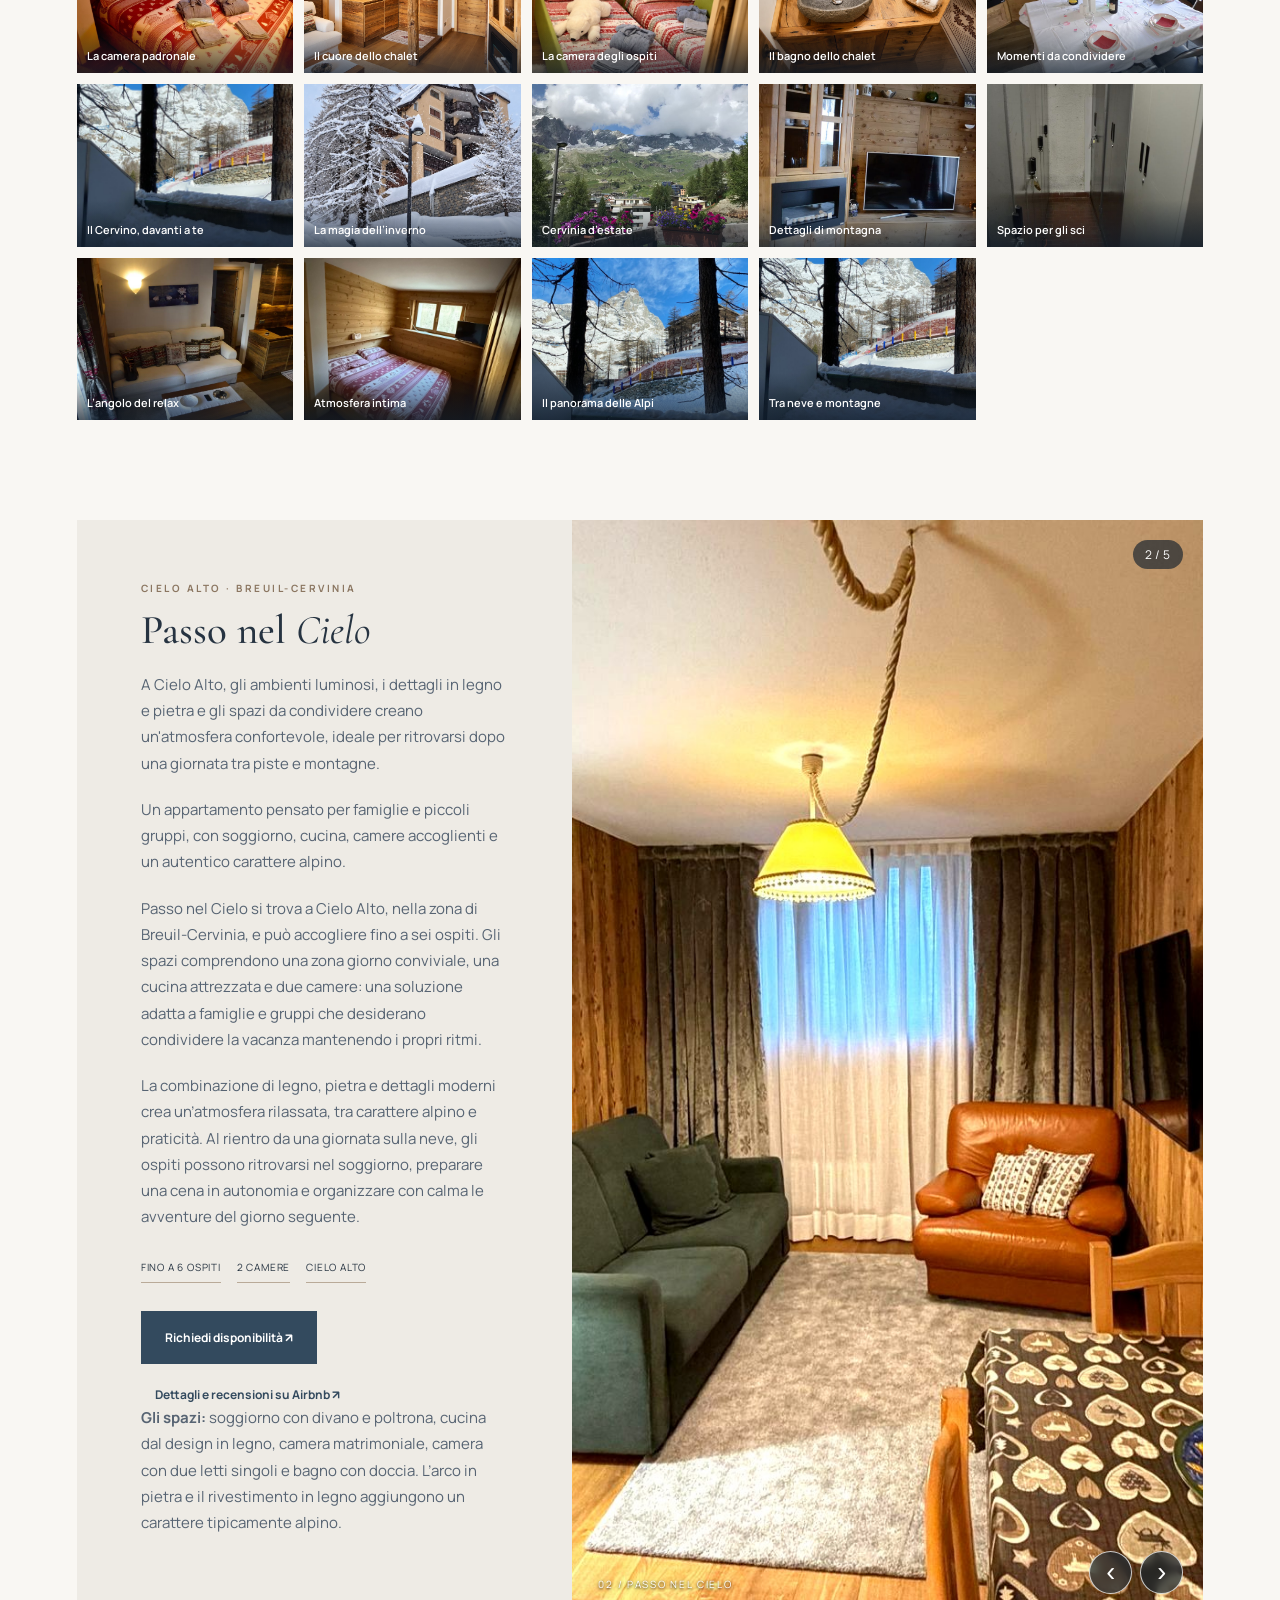
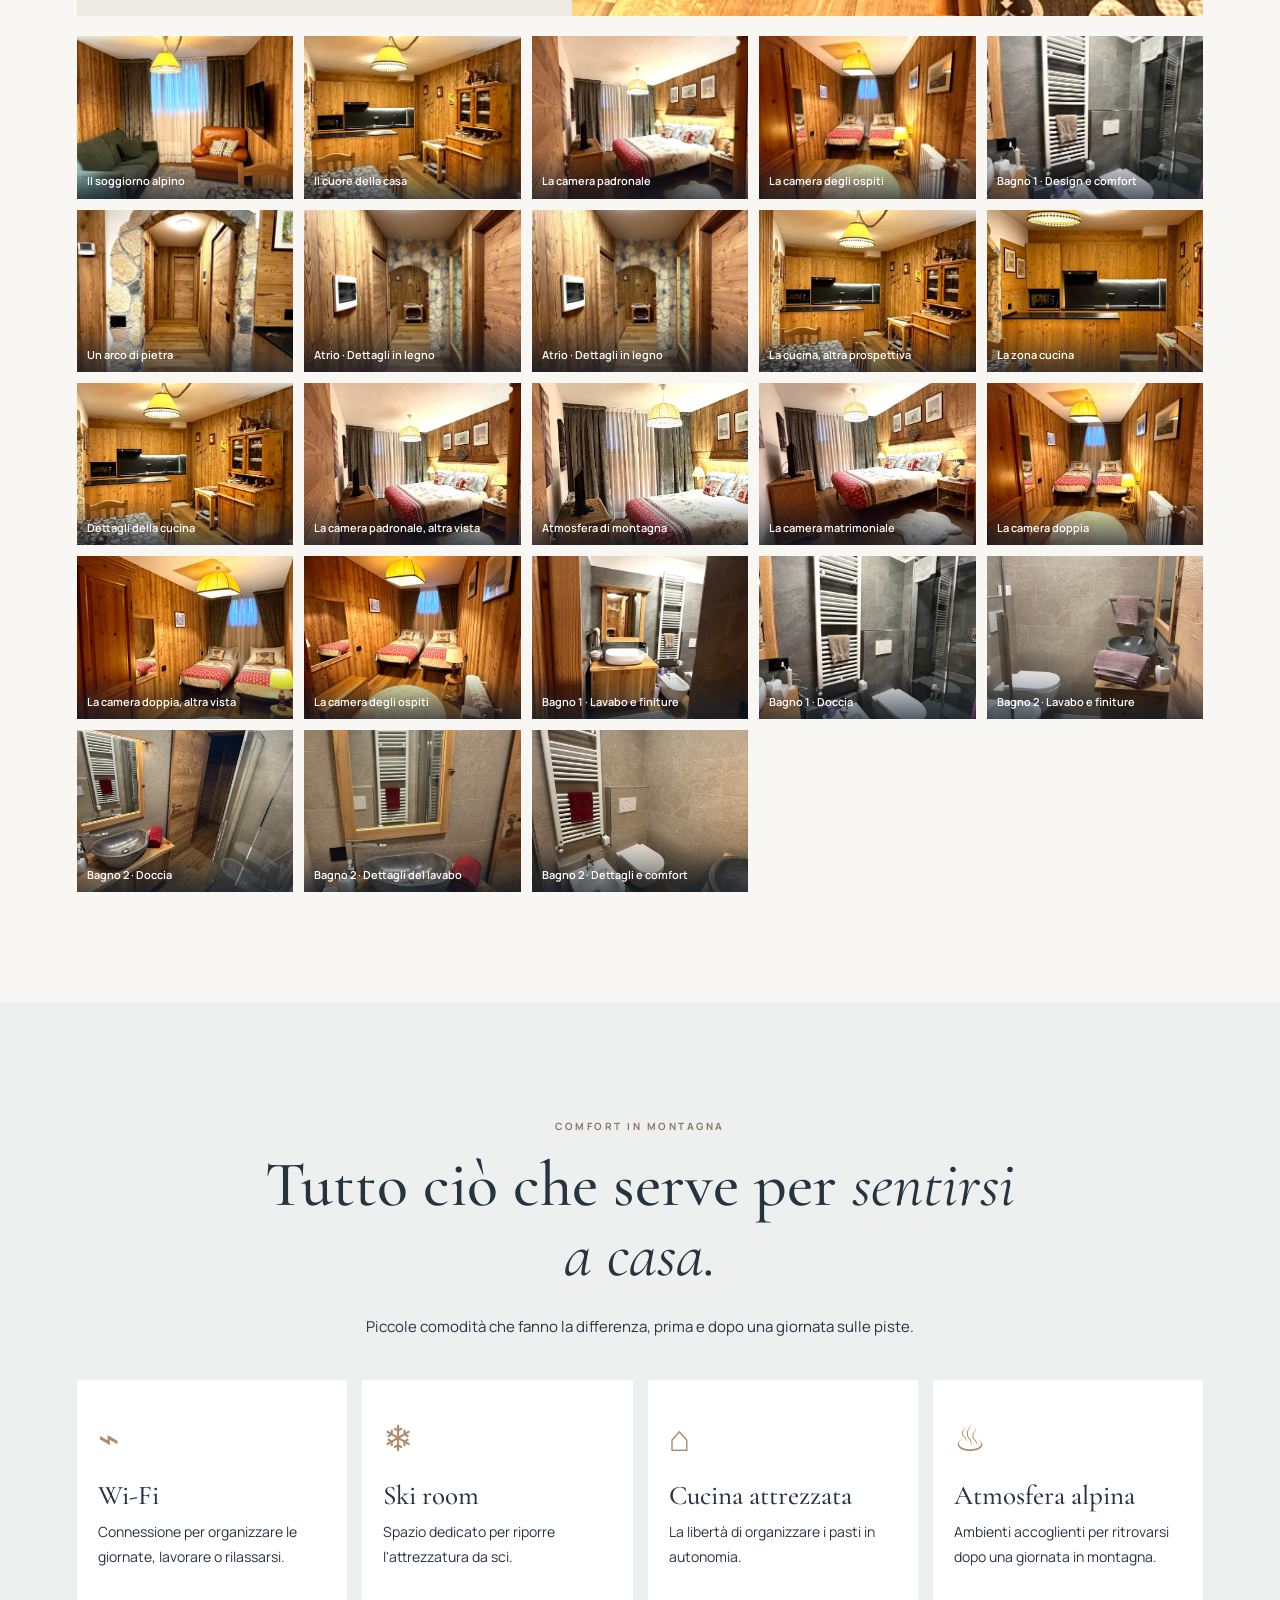
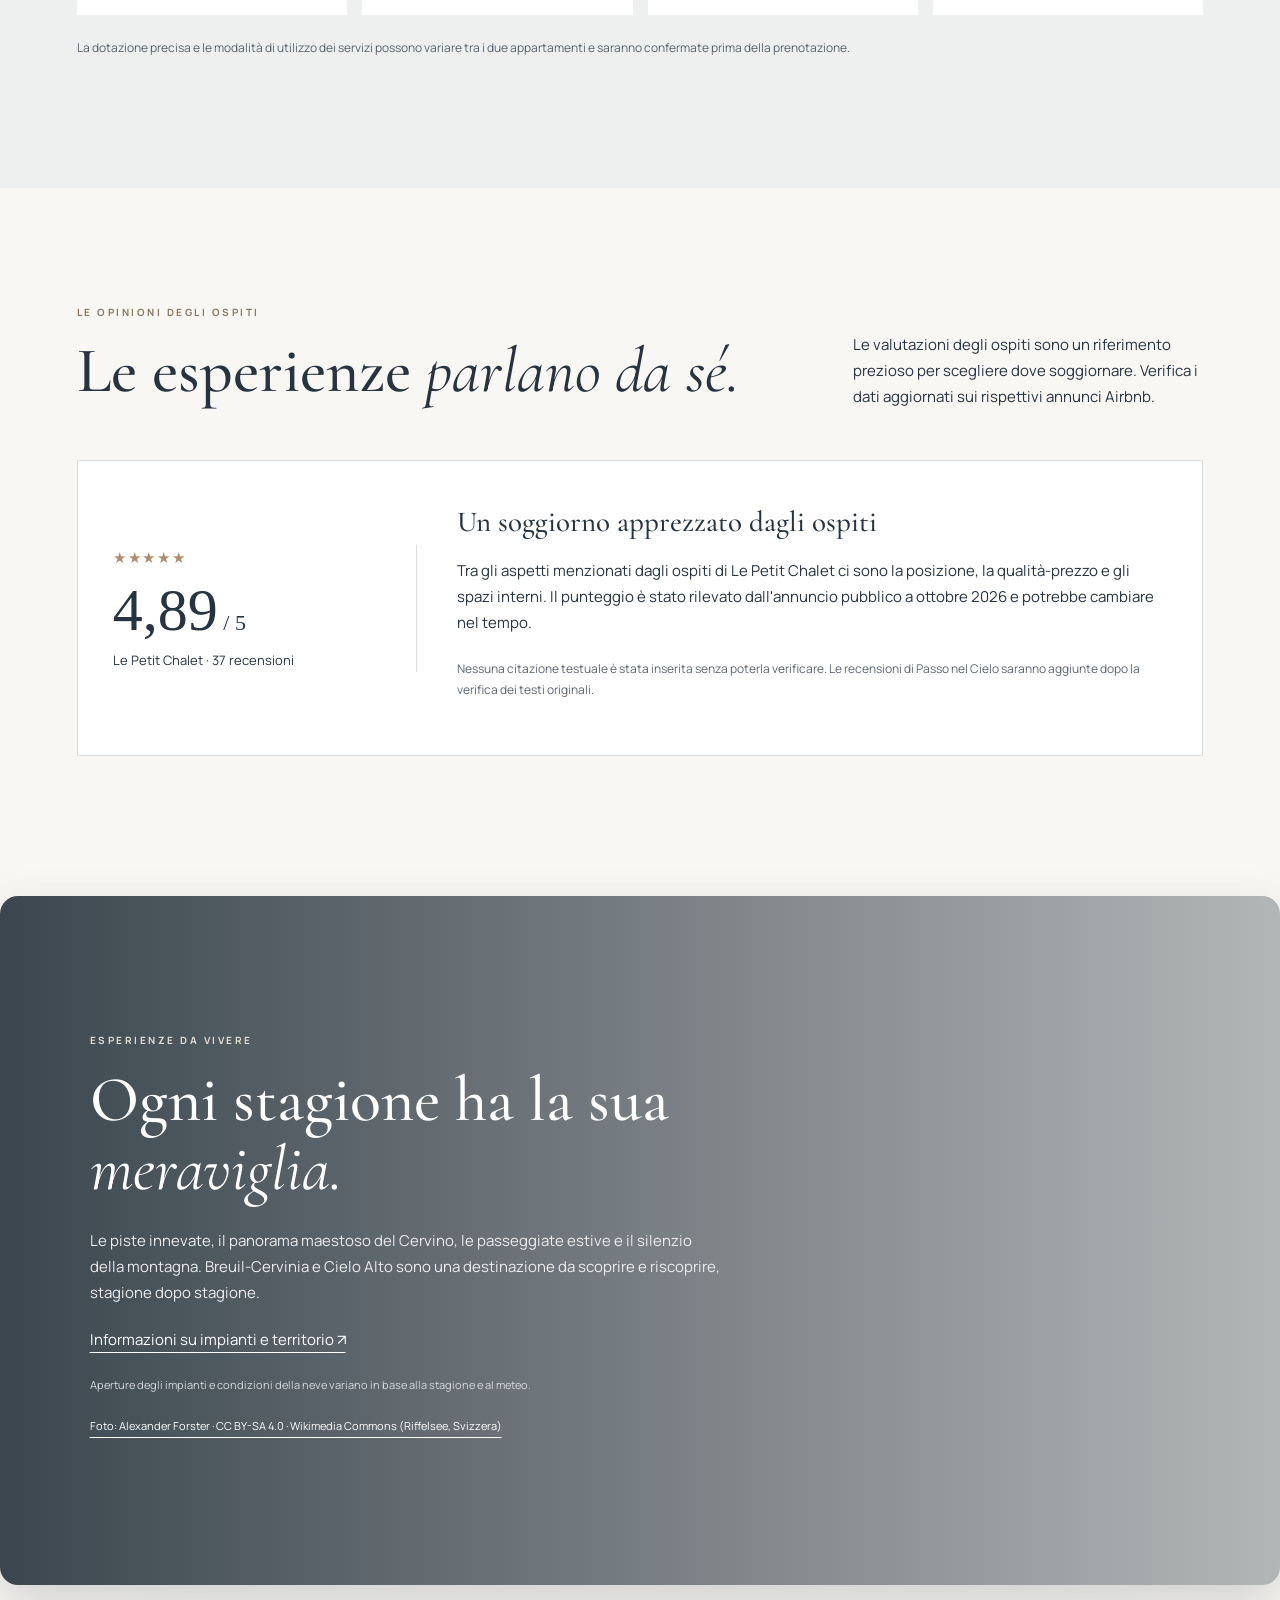
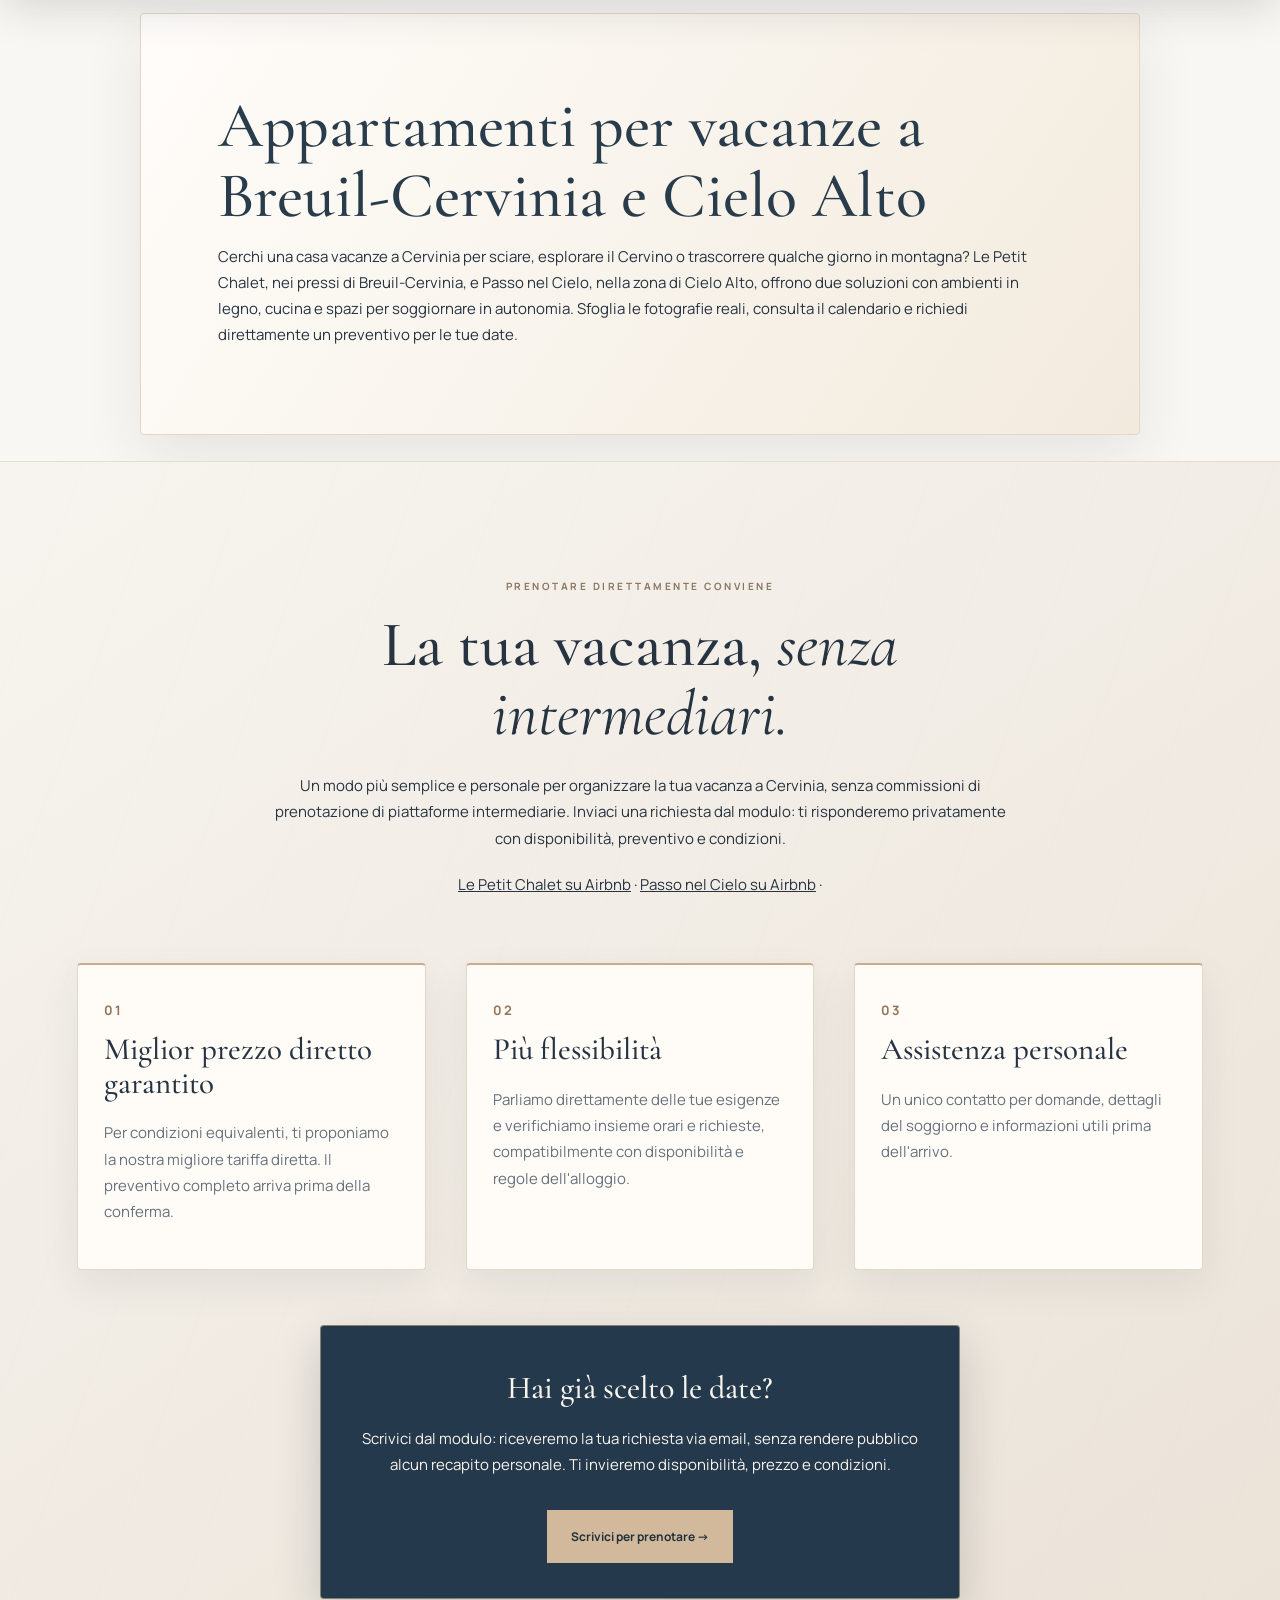
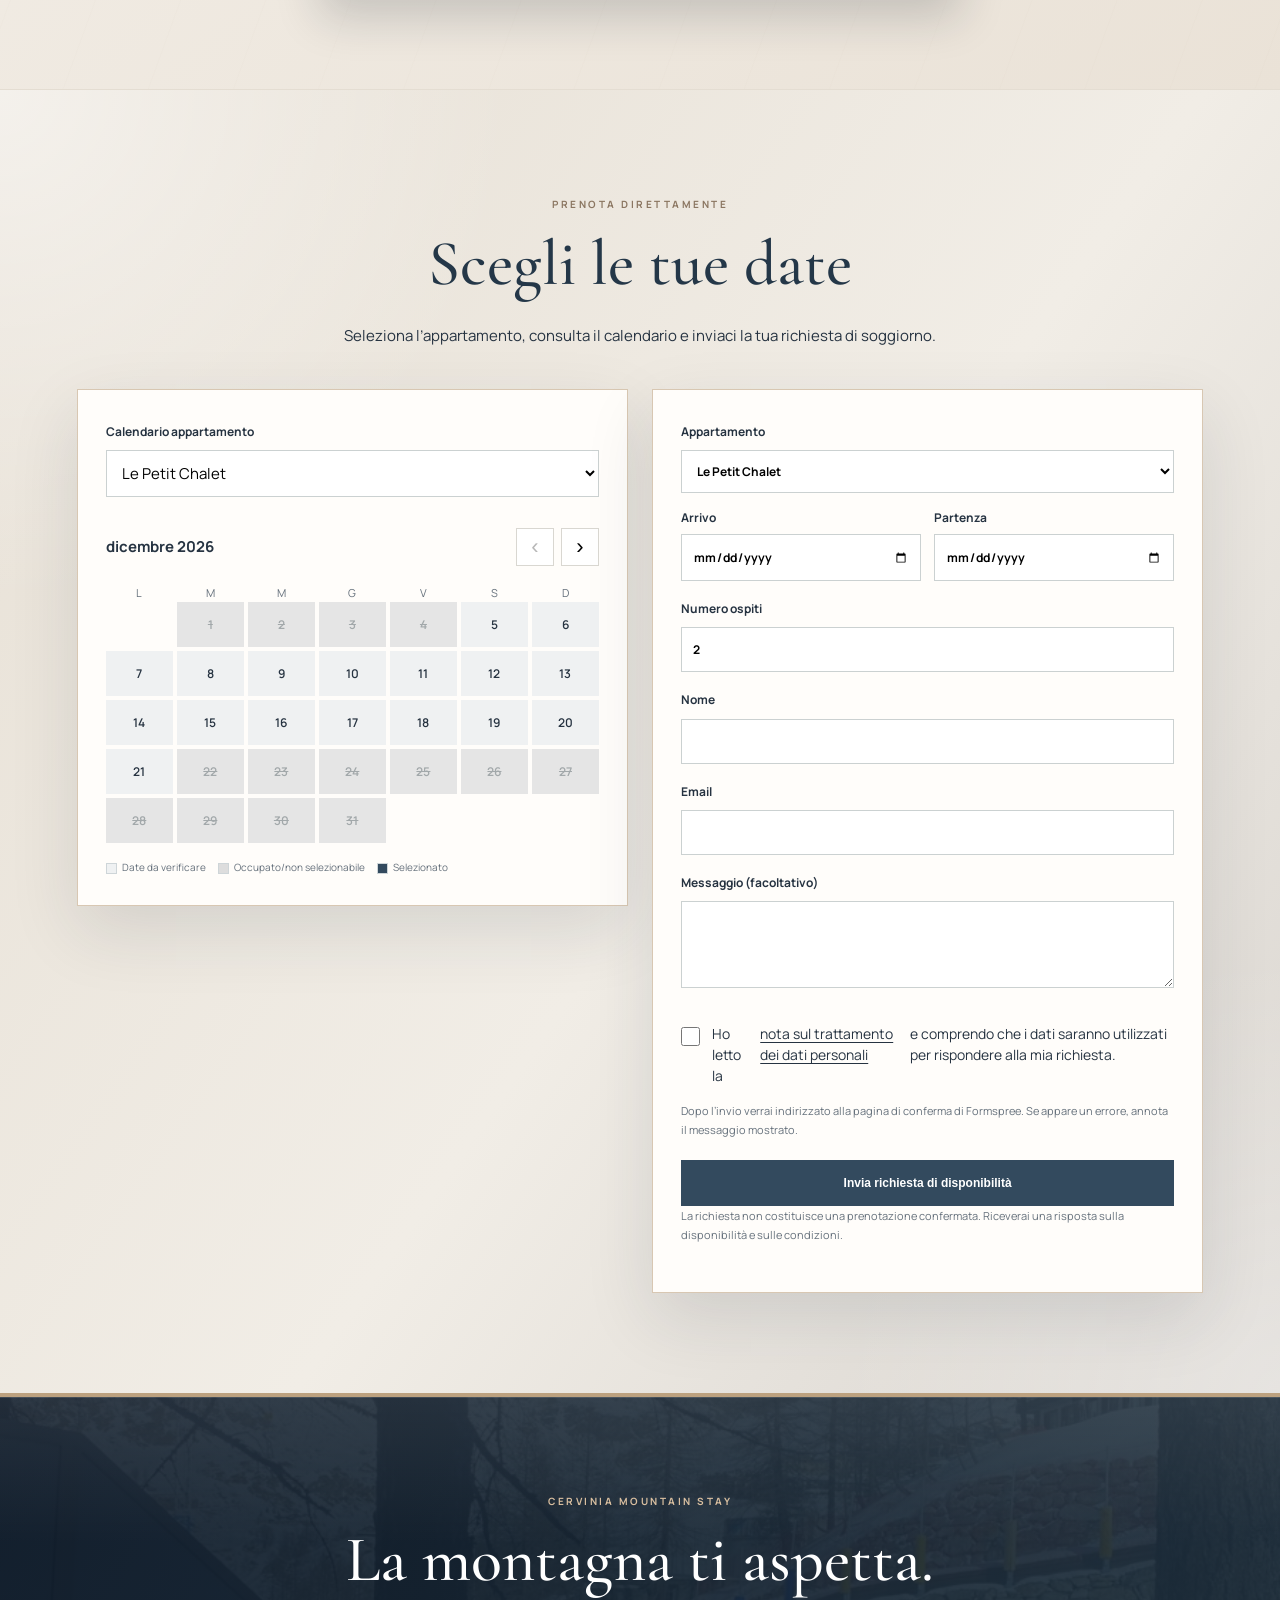
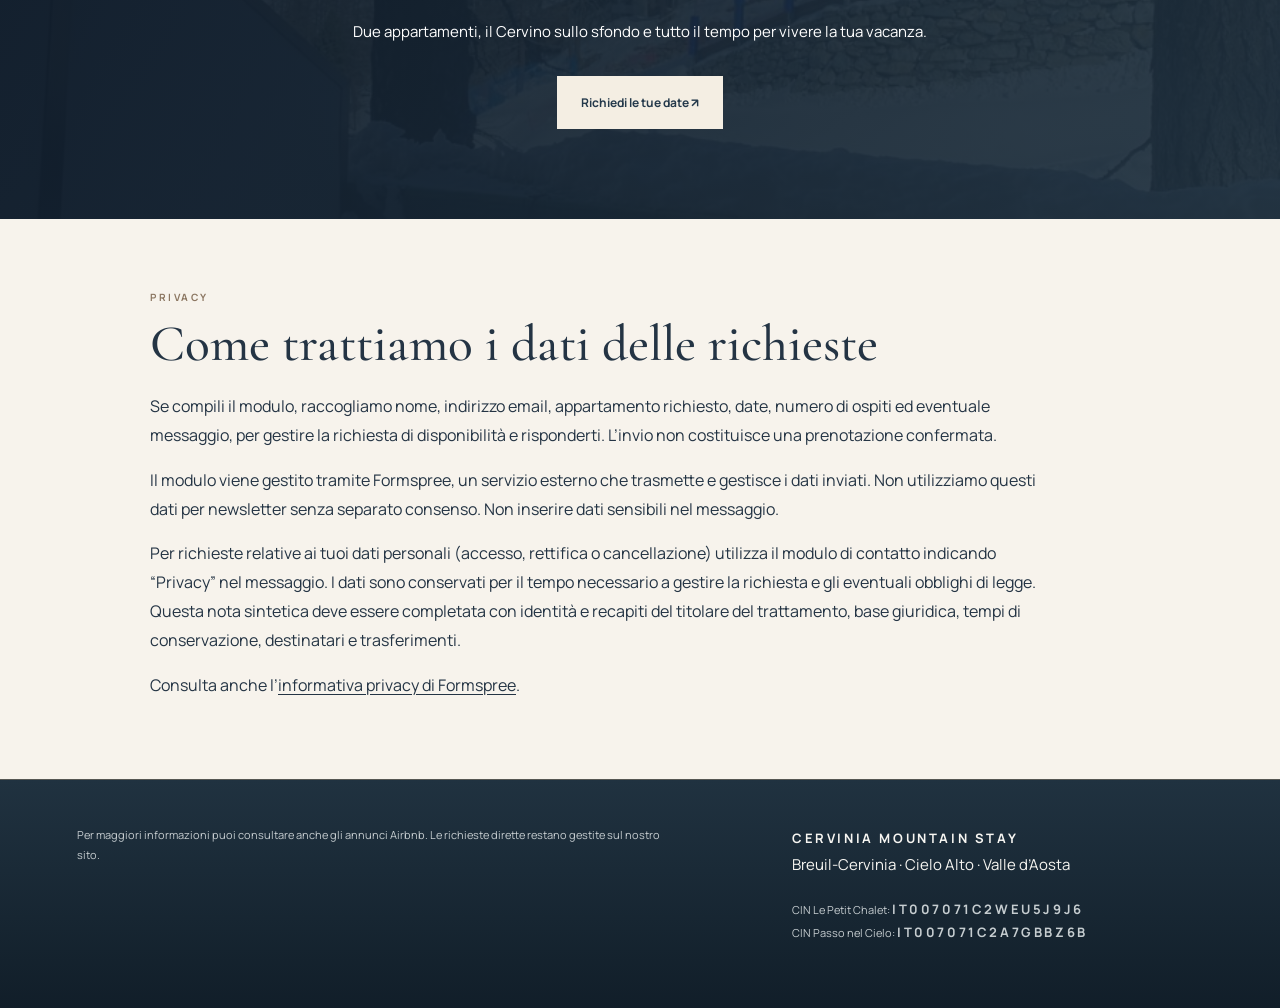
==== commit 3e58972c: "Ottimizza SEO bilingue: title, snippet, canonical, social previews e dati strutturati" ====
--- a/index.html
+++ b/index.html
@@ -1,6 +1,6 @@
 <!DOCTYPE html>
 
-<html lang="it"><head><meta charset="utf-8"/><meta content="width=device-width,initial-scale=1" name="viewport"/><title>Case vacanze Cervinia e Cielo Alto | Le Petit Chalet e Passo nel Cielo</title><meta content="Due case vacanze a Cervinia e Cielo Alto: Le Petit Chalet con vista Cervino e Passo nel Cielo. Fotografie, gallerie e richieste di prenotazione diretta." name="description"/><meta content="#243444" name="theme-color"/><meta content="index,follow,max-image-preview:large" name="robots"/><meta content="website" property="og:type"/><meta content="Cervinia Mountain Stay · Il fascino di sentirsi a casa, ai piedi del Cervino" property="og:title"/><meta content="Due appartamenti a Cervinia e Cielo Alto, con atmosfere uniche e prenotazioni dirette su richiesta." property="og:description"/><link href="style.css" rel="stylesheet"/><link rel="alternate" hreflang="en" href="https://giorginac.github.io/cervinia-mountain-stay/en.html"/><link rel="alternate" hreflang="it" href="https://giorginac.github.io/cervinia-mountain-stay/"/><script type="application/ld+json">{"@context":"https://schema.org","@type":"WebSite","name":"Cervinia Mountain Stay","inLanguage":"it-IT"}</script></head><body>
+<html lang="it"><head><meta charset="utf-8"/><meta content="width=device-width,initial-scale=1" name="viewport"/><title>Appartamenti vacanze a Cervinia | Le Petit Chalet e Passo nel Cielo</title><meta content="Appartamenti vacanze a Cervinia e Cielo Alto: Le Petit Chalet con vista Cervino per 4 ospiti e Passo nel Cielo per 6. Foto e richieste dirette." name="description"/><meta content="#243444" name="theme-color"/><meta content="index,follow,max-image-preview:large" name="robots"/><meta content="website" property="og:type"/><meta content="Appartamenti vacanze a Cervinia | Le Petit Chalet e Passo nel Cielo" property="og:title"/><meta content="Appartamenti vacanze a Cervinia e Cielo Alto: Le Petit Chalet con vista Cervino per 4 ospiti e Passo nel Cielo per 6. Foto e richieste dirette." property="og:description"/><link rel="canonical" href="https://giorginac.github.io/cervinia-mountain-stay/"/><meta property="og:url" content="https://giorginac.github.io/cervinia-mountain-stay/"/><meta property="og:locale" content="it_IT"/><meta property="og:image" content="https://giorginac.github.io/cervinia-mountain-stay/petit_view.jpg"/><meta property="og:image:alt" content="Vista sul Cervino da Le Petit Chalet a Cervinia"/><meta name="twitter:card" content="summary_large_image"/><meta name="twitter:title" content="Appartamenti vacanze a Cervinia | Le Petit Chalet e Passo nel Cielo"/><meta name="twitter:description" content="Appartamenti vacanze a Cervinia e Cielo Alto: Le Petit Chalet con vista Cervino per 4 ospiti e Passo nel Cielo per 6. Foto e richieste dirette."/><meta name="twitter:image" content="https://giorginac.github.io/cervinia-mountain-stay/petit_view.jpg"/><link rel="alternate" hreflang="x-default" href="https://giorginac.github.io/cervinia-mountain-stay/"/><link href="style.css" rel="stylesheet"/><link rel="alternate" hreflang="en" href="https://giorginac.github.io/cervinia-mountain-stay/en.html"/><link rel="alternate" hreflang="it" href="https://giorginac.github.io/cervinia-mountain-stay/"/><script type="application/ld+json">{"@context":"https://schema.org","@graph":[{"@type":"WebSite","name":"Cervinia Mountain Stay","url":"https://giorginac.github.io/cervinia-mountain-stay/","inLanguage":["it","en"]},{"@type":"WebPage","name":"Appartamenti vacanze a Cervinia | Le Petit Chalet e Passo nel Cielo","url":"https://giorginac.github.io/cervinia-mountain-stay/","description":"Appartamenti vacanze a Cervinia e Cielo Alto: Le Petit Chalet con vista Cervino per 4 ospiti e Passo nel Cielo per 6. Foto e richieste dirette.","inLanguage":"it","isPartOf":{"@type":"WebSite","url":"https://giorginac.github.io/cervinia-mountain-stay/"},"mainEntity":{"@type":"ItemList","itemListElement":[{"@type":"ListItem","position":1,"name":"Le Petit Chalet","url":"https://giorginac.github.io/cervinia-mountain-stay/#alloggi"},{"@type":"ListItem","position":2,"name":"Passo nel Cielo","url":"https://giorginac.github.io/cervinia-mountain-stay/#alloggi"}]}}]}</script></head><body>
 <header class="top"><a class="brand" href="#home">CERVINIA <small>MOUNTAIN STAY</small></a><button aria-controls="main-nav" aria-expanded="false" aria-label="Apri menu" class="menu-toggle" type="button">☰</button><nav id="main-nav"><a class="lang-switch" href="en.html" lang="en" hreflang="en">EN</a><a href="#filosofia">Benvenuti</a><a href="#alloggi">Appartamenti</a><a href="#servizi">Servizi</a><a href="#recensioni">Recensioni</a><a href="#vantaggi">Prenotare diretto</a><a class="nav-cta" href="#prenota">Richiedi disponibilità ↗</a></nav></header>
 <main id="home">
 <section aria-label="Vista sul Cervino" class="hero" style="background-image:linear-gradient(90deg,rgba(12,23,35,.74),rgba(21,39,52,.24)),url('petit_view.jpg')"><div class="hero-inner"><span class="eyebrow light">BREUIL-CERVINIA · VALLE D’AOSTA</span><h1>Il fascino di sentirsi a casa, ai piedi del Cervino.</h1><p>Scopri Le Petit Chalet e Passo nel Cielo: due accoglienti case di montagna, tra il calore del legno e il fascino delle Alpi, in posizione ideale per vivere le piste di Cervinia. Scegli il tuo rifugio e richiedi direttamente il tuo soggiorno.</p><a class="button light-btn" href="#alloggi">Scopri i nostri appartamenti <span>↗</span></a></div><span class="hero-caption">IL CERVINO · BREUIL-CERVINIA</span></section>
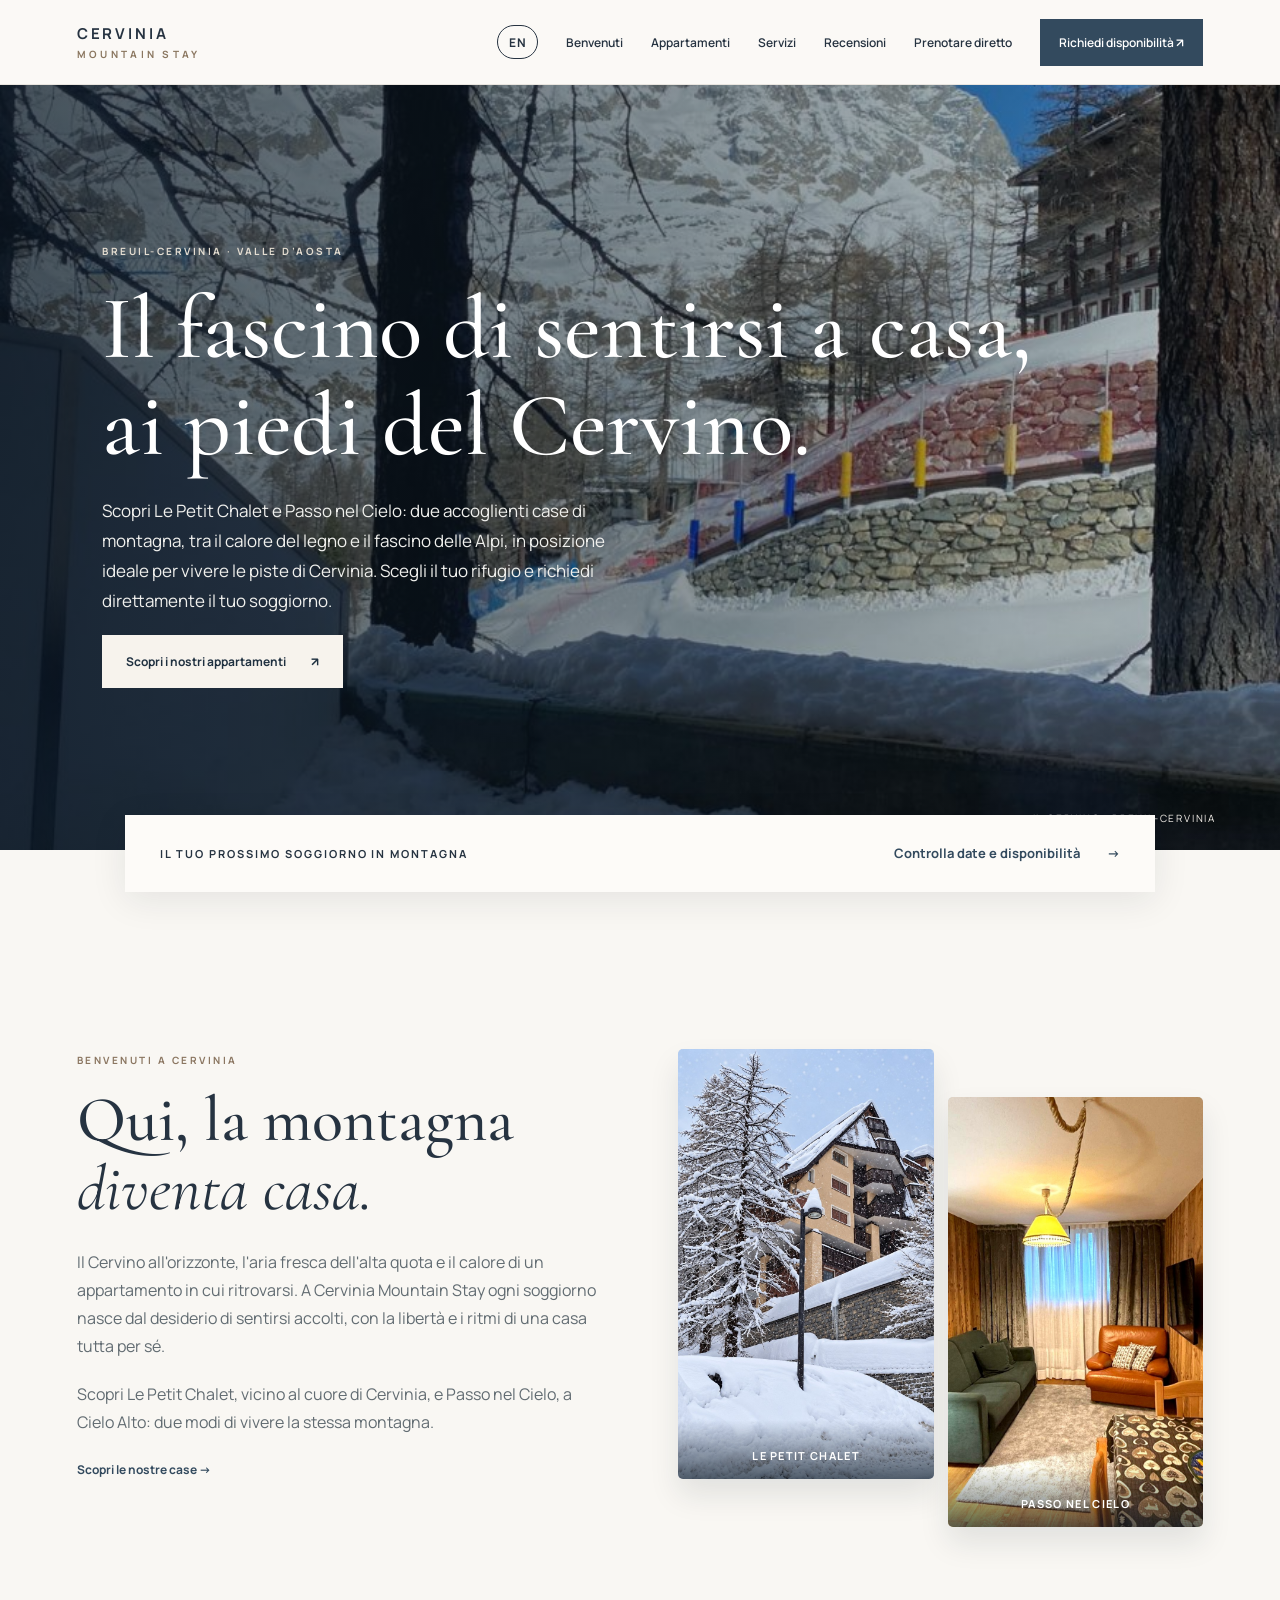
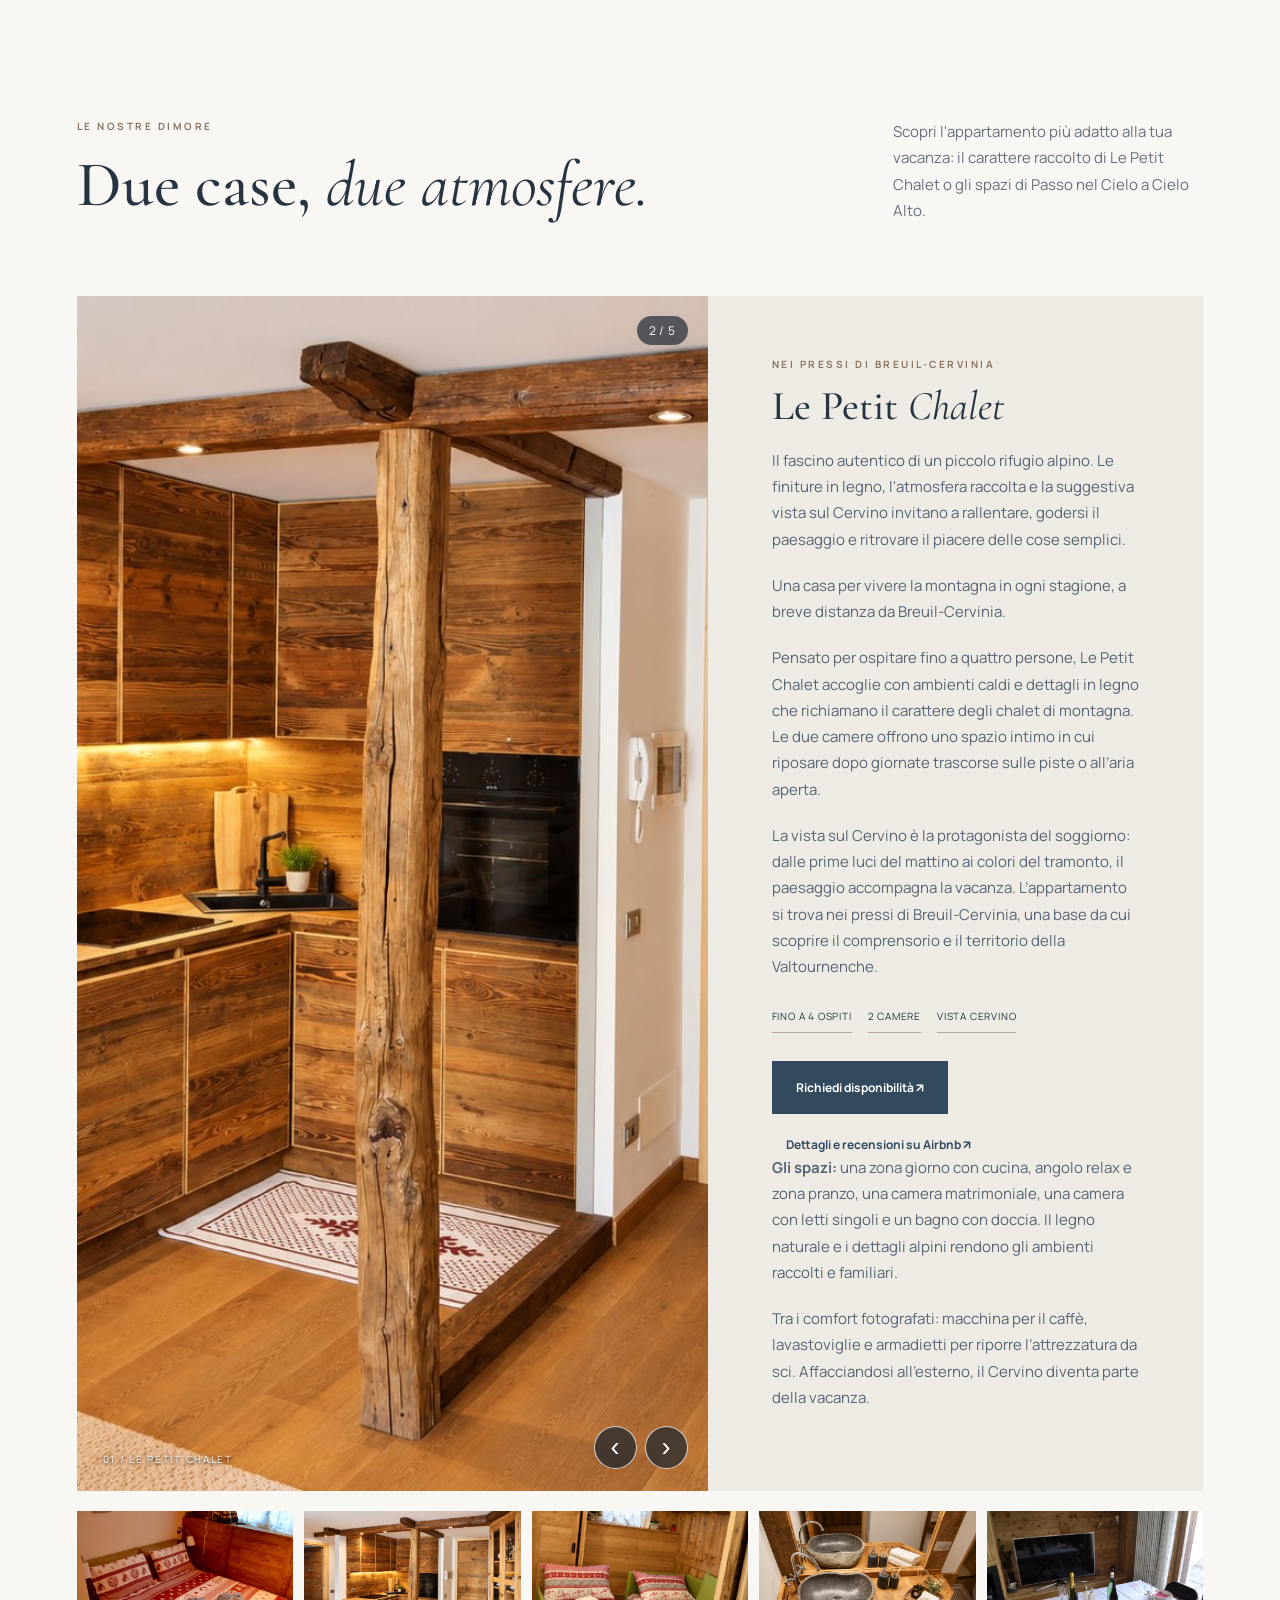
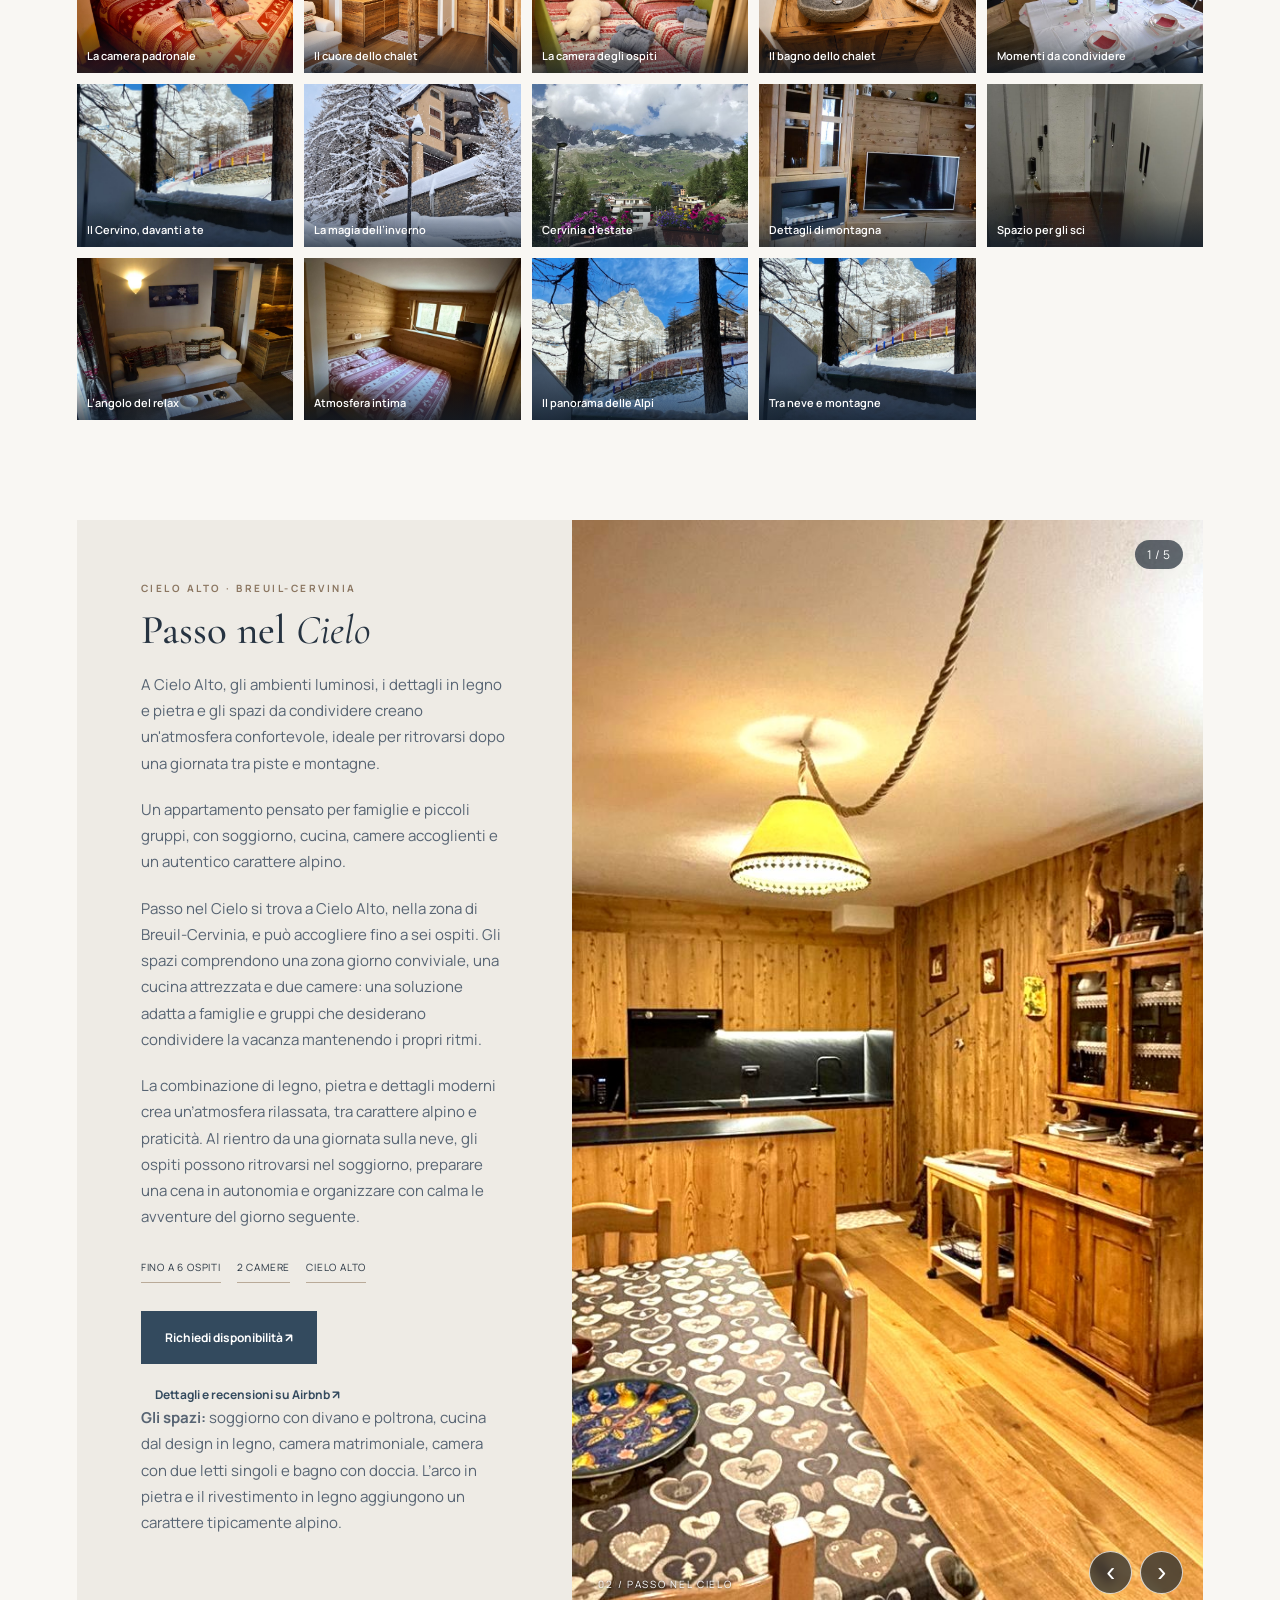
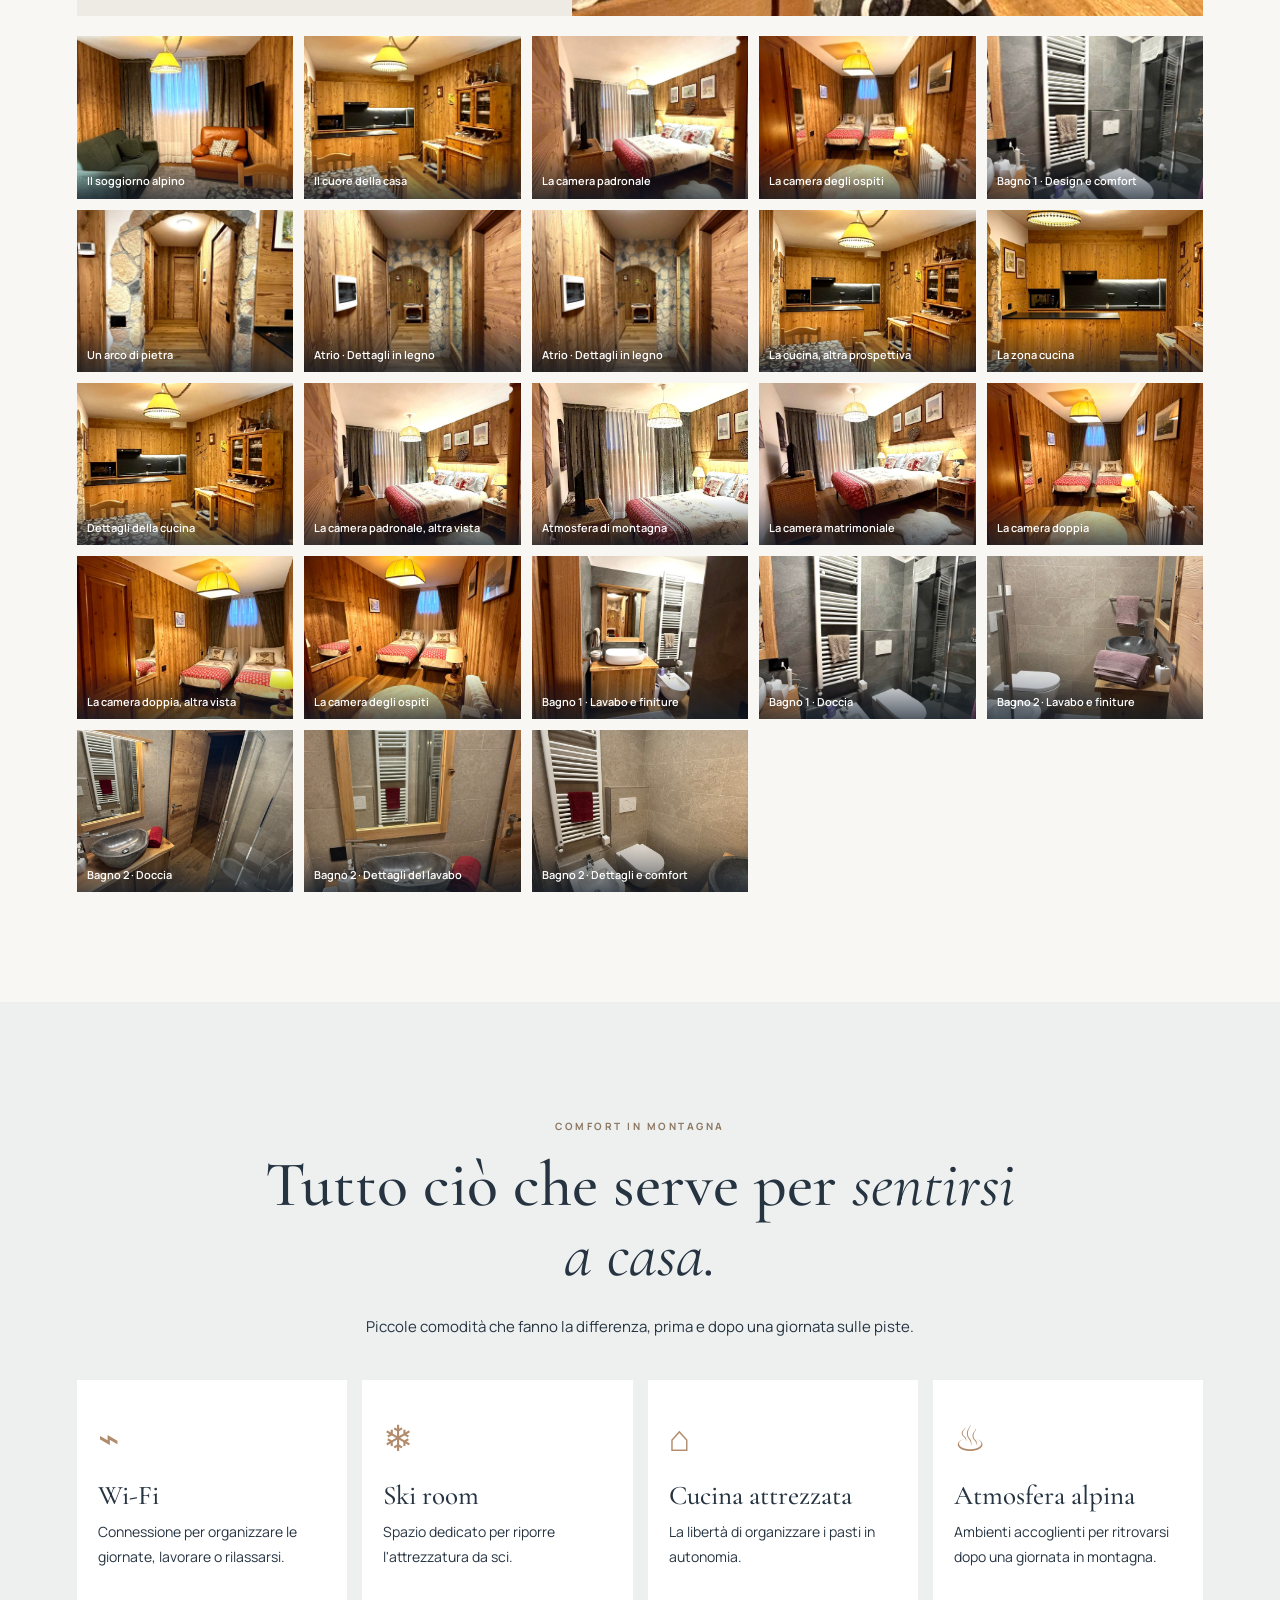
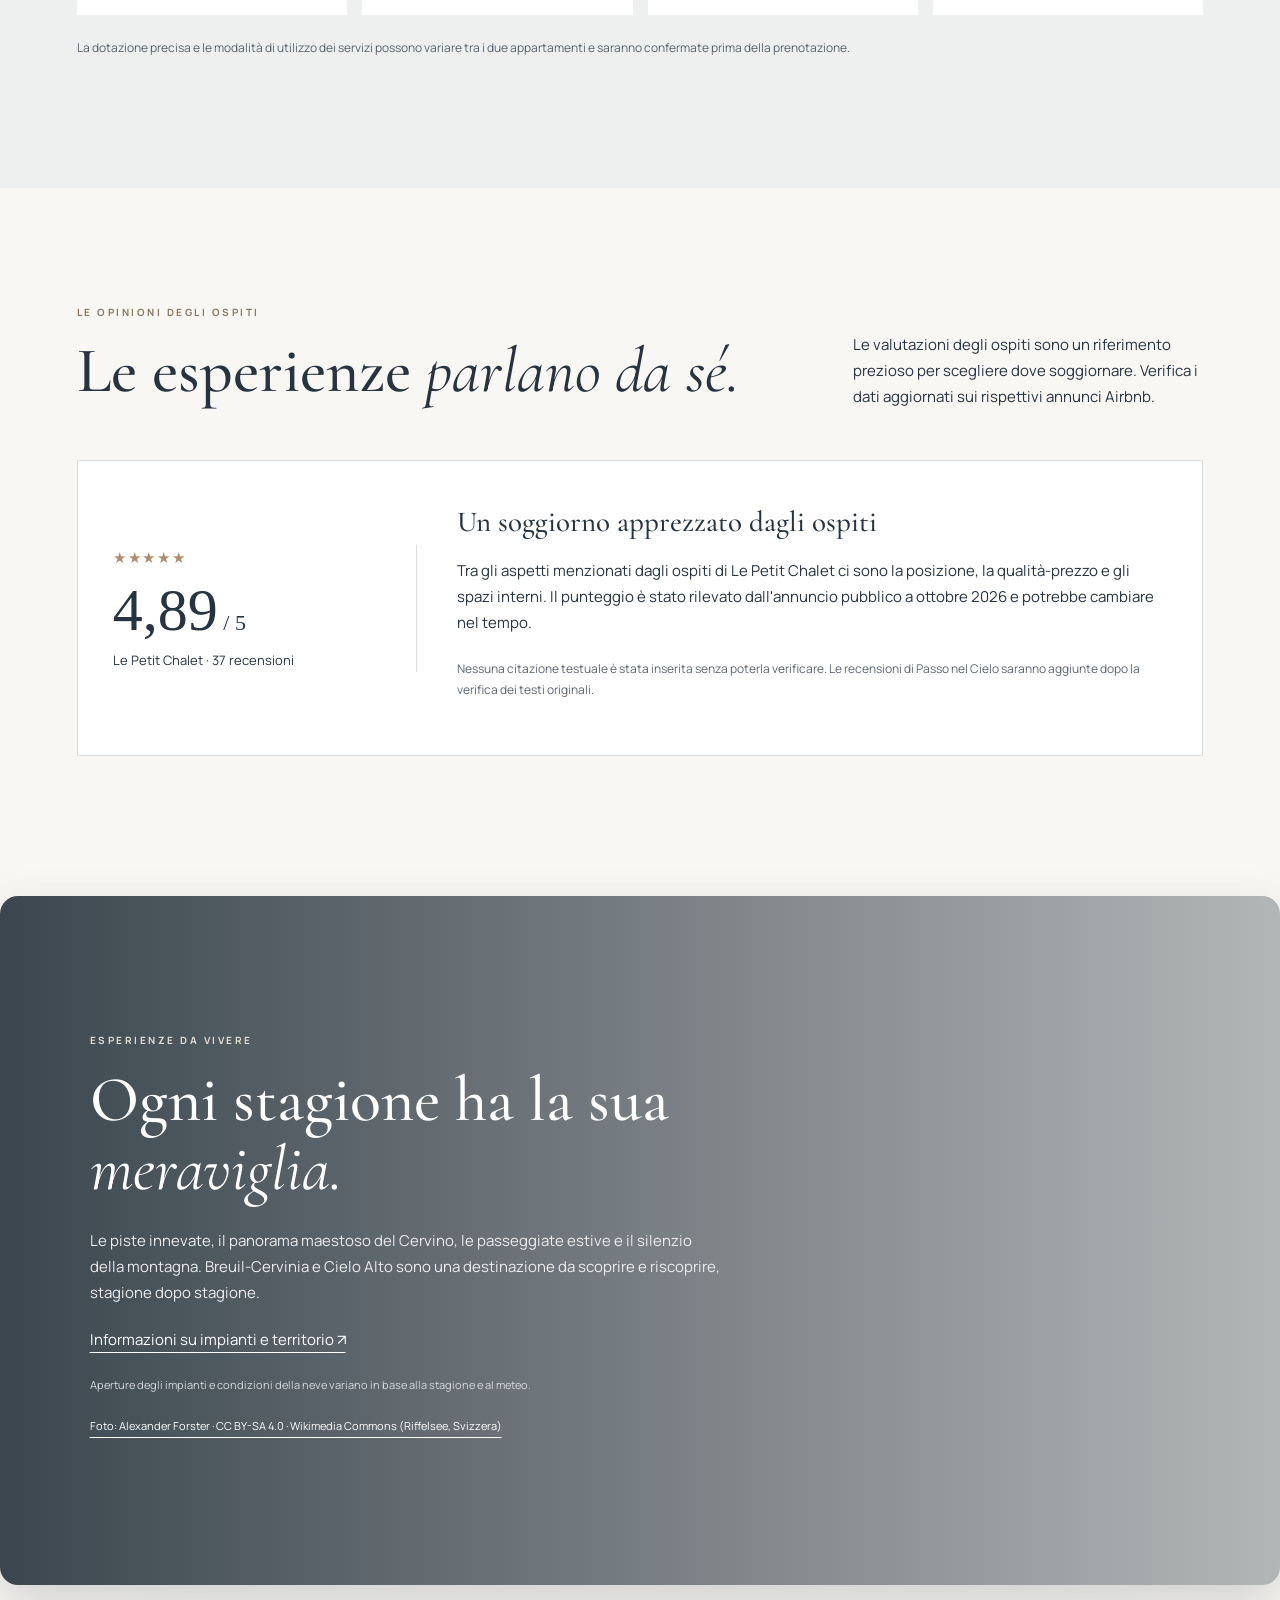
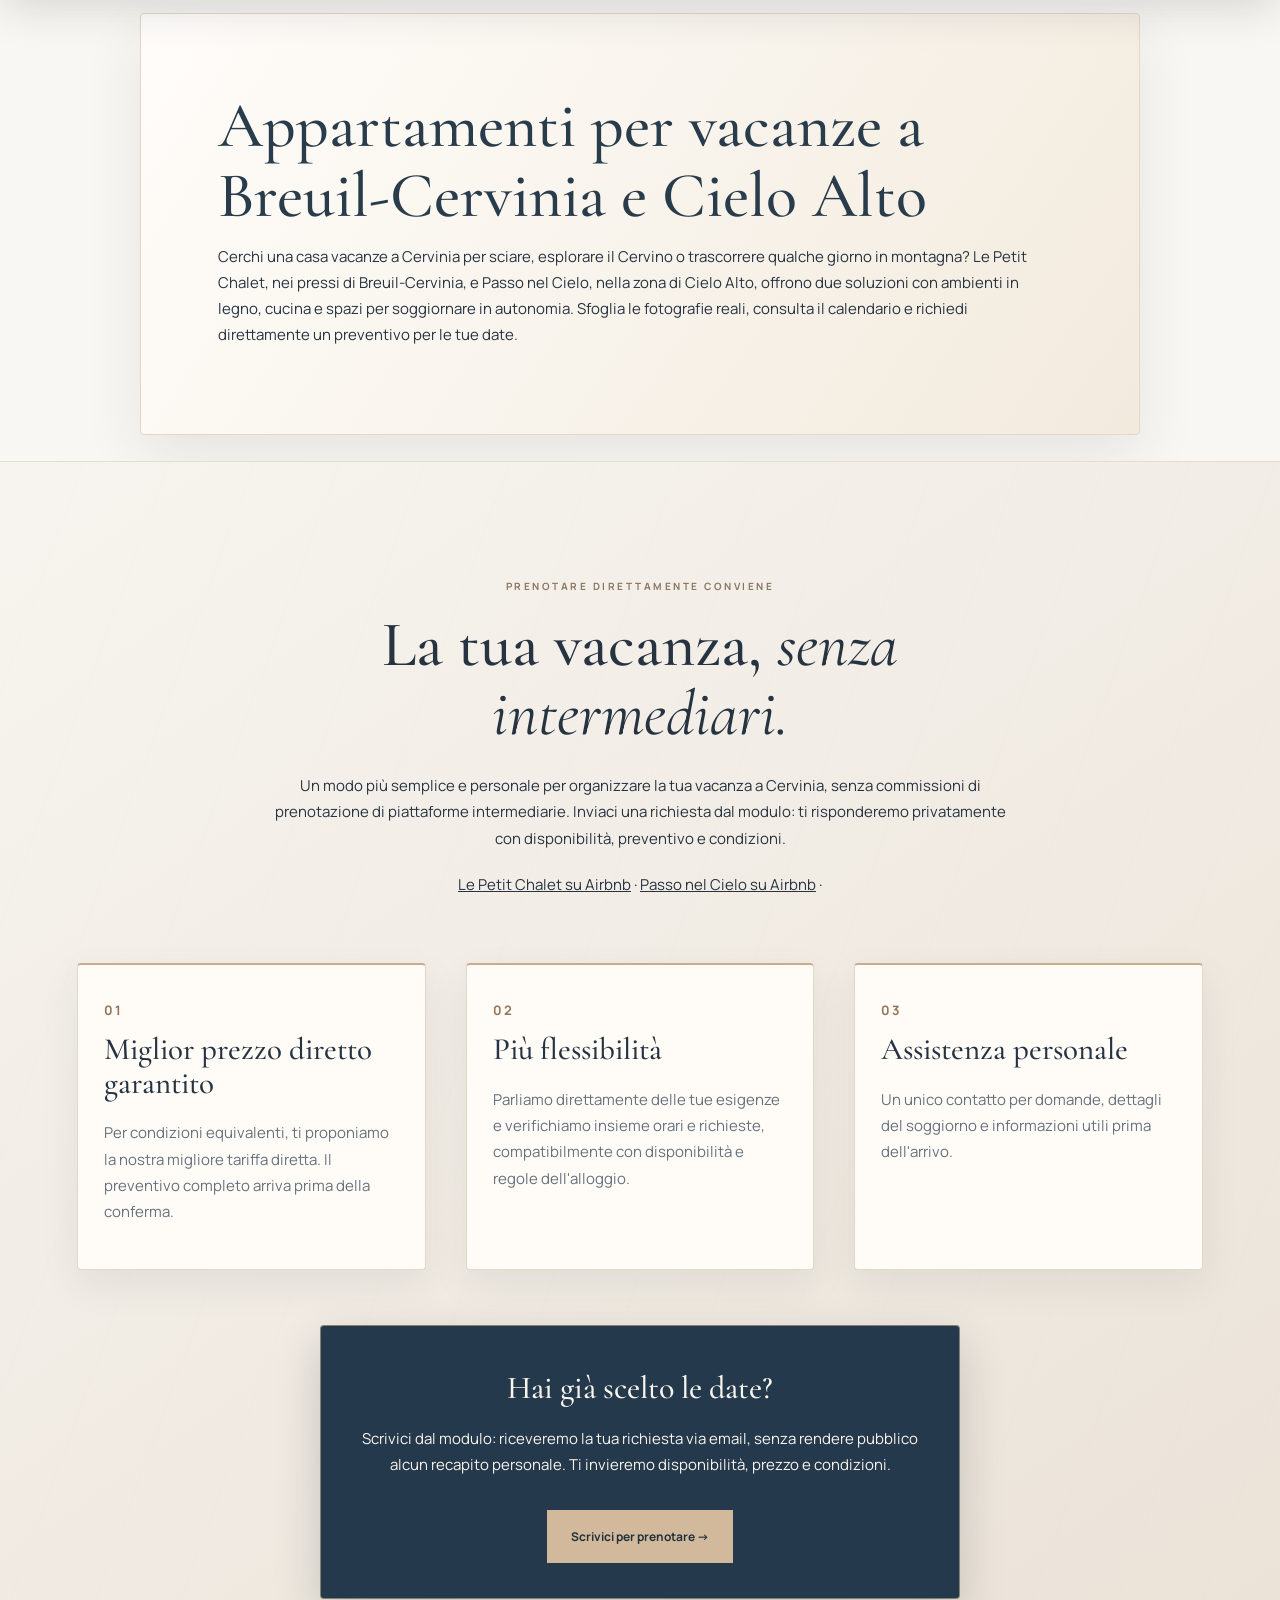
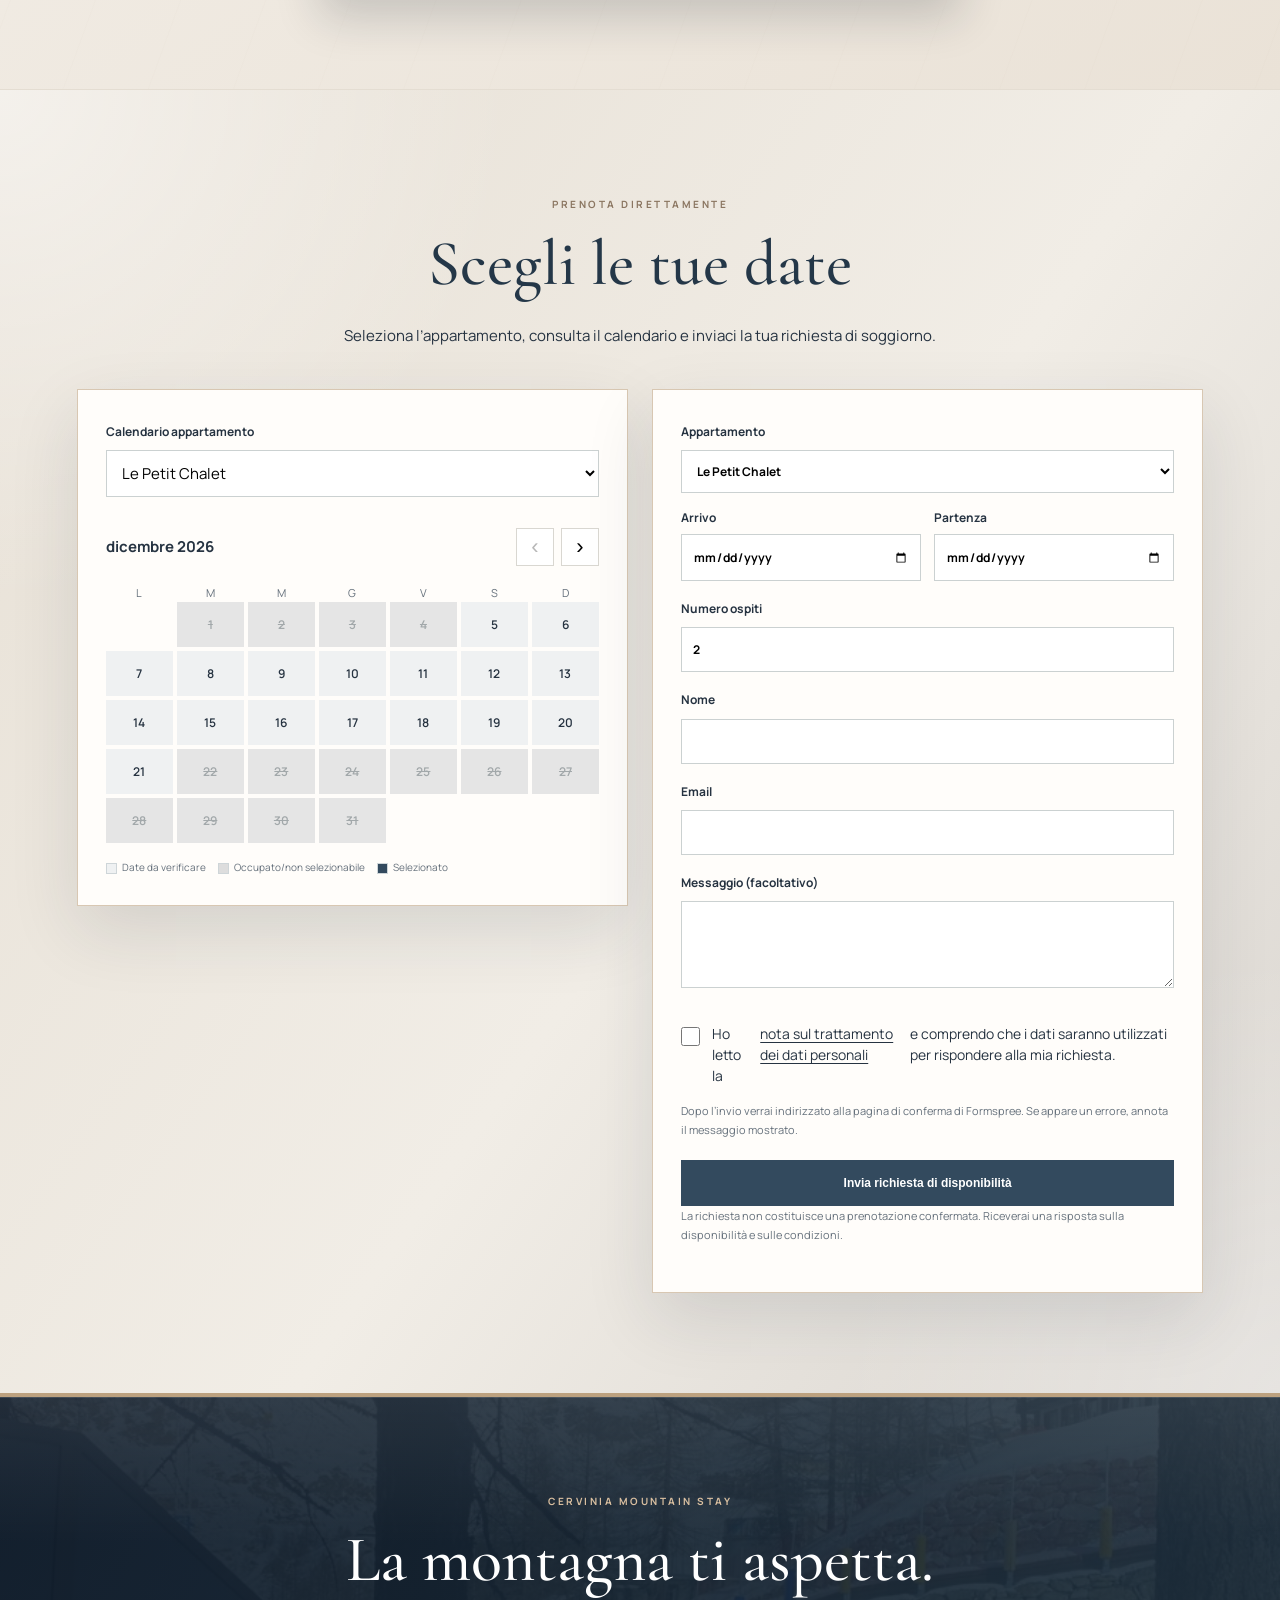
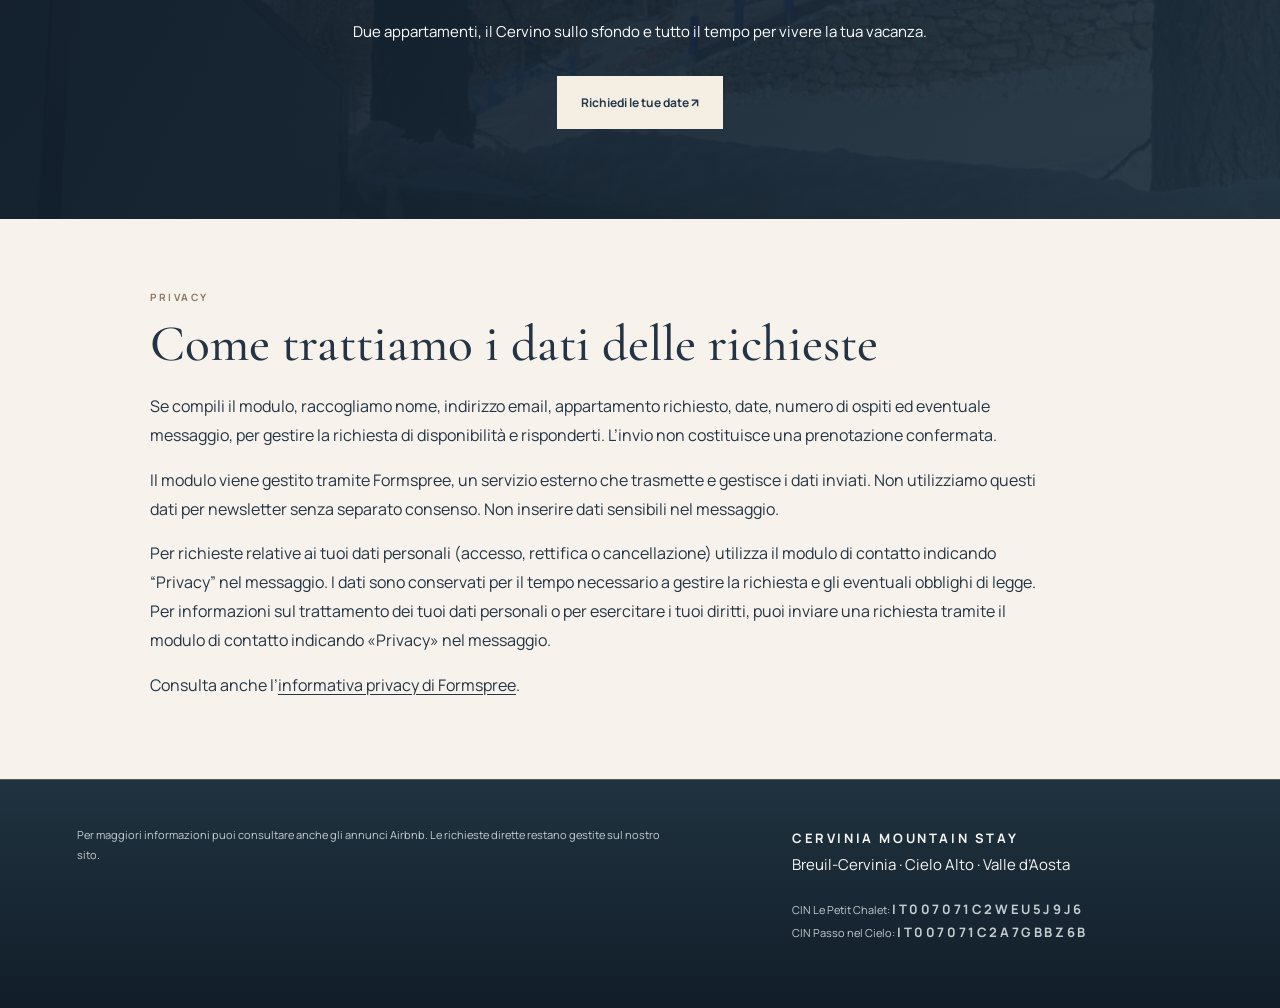
==== commit 86577cc0: "Rimuovi nota interna dall'informativa privacy pubblica" ====
--- a/index.html
+++ b/index.html
@@ -41,4 +41,4 @@
 </form>
 </div>
 </section><section class="closing"><span class="eyebrow light">CERVINIA MOUNTAIN STAY</span><h2>La montagna ti aspetta.</h2><p>Due appartamenti, il Cervino sullo sfondo e tutto il tempo per vivere la tua vacanza.</p><a class="button light-btn" href="#prenota">Richiedi le tue date ↗</a></section>
-</main><section id="privacy" class="privacy-section section"><div class="privacy-inner"><span class="eyebrow">PRIVACY</span><h2>Come trattiamo i dati delle richieste</h2><p>Se compili il modulo, raccogliamo nome, indirizzo email, appartamento richiesto, date, numero di ospiti ed eventuale messaggio, per gestire la richiesta di disponibilità e risponderti. L’invio non costituisce una prenotazione confermata.</p><p>Il modulo viene gestito tramite Formspree, un servizio esterno che trasmette e gestisce i dati inviati. Non utilizziamo questi dati per newsletter senza separato consenso. Non inserire dati sensibili nel messaggio.</p><p>Per richieste relative ai tuoi dati personali (accesso, rettifica o cancellazione) utilizza il modulo di contatto indicando “Privacy” nel messaggio. I dati sono conservati per il tempo necessario a gestire la richiesta e gli eventuali obblighi di legge. Questa nota sintetica deve essere completata con identità e recapiti del titolare del trattamento, base giuridica, tempi di conservazione, destinatari e trasferimenti.</p><p>Consulta anche l’<a href="https://formspree.io/legal/privacy-policy/" target="_blank" rel="noopener noreferrer">informativa privacy di Formspree</a>.</p></div></section><footer><p class="fine">Per maggiori informazioni puoi consultare anche gli annunci Airbnb. Le richieste dirette restano gestite sul nostro sito.</p><div><strong>CERVINIA MOUNTAIN STAY</strong><p>Breuil-Cervinia · Cielo Alto · Valle d’Aosta</p><p class="fine"><span>CIN Le Petit Chalet: <strong>IT007071C2WEU5J9J6</strong></span><br/><span>CIN Passo nel Cielo: <strong>IT007071C2A7GBBZ6B</strong></span></p></div><div></div></footer><script src="script.js?v=20261025-3"></script><div aria-label="Galleria fotografica" aria-modal="true" class="gallery-overlay" hidden="" id="gallery-overlay" role="dialog"><div class="gallery-toolbar"><span class="gallery-title">Galleria fotografica</span><span aria-live="polite" class="gallery-counter"></span><button aria-label="Chiudi la galleria" class="gallery-close" type="button">✕ <span>Chiudi</span></button></div><div class="gallery-stage"><button aria-label="Foto precedente" class="gallery-back" type="button">❮</button><img alt="" class="gallery-big"/><button aria-label="Foto successiva" class="gallery-forward" type="button">❯</button></div><p class="gallery-description"></p></div><script src="gallery.js"></script><script defer="True" src="slideshow.js"></script></body></html>+</main><section id="privacy" class="privacy-section section"><div class="privacy-inner"><span class="eyebrow">PRIVACY</span><h2>Come trattiamo i dati delle richieste</h2><p>Se compili il modulo, raccogliamo nome, indirizzo email, appartamento richiesto, date, numero di ospiti ed eventuale messaggio, per gestire la richiesta di disponibilità e risponderti. L’invio non costituisce una prenotazione confermata.</p><p>Il modulo viene gestito tramite Formspree, un servizio esterno che trasmette e gestisce i dati inviati. Non utilizziamo questi dati per newsletter senza separato consenso. Non inserire dati sensibili nel messaggio.</p><p>Per richieste relative ai tuoi dati personali (accesso, rettifica o cancellazione) utilizza il modulo di contatto indicando “Privacy” nel messaggio. I dati sono conservati per il tempo necessario a gestire la richiesta e gli eventuali obblighi di legge. Per informazioni sul trattamento dei tuoi dati personali o per esercitare i tuoi diritti, puoi inviare una richiesta tramite il modulo di contatto indicando «Privacy» nel messaggio.</p><p>Consulta anche l’<a href="https://formspree.io/legal/privacy-policy/" target="_blank" rel="noopener noreferrer">informativa privacy di Formspree</a>.</p></div></section><footer><p class="fine">Per maggiori informazioni puoi consultare anche gli annunci Airbnb. Le richieste dirette restano gestite sul nostro sito.</p><div><strong>CERVINIA MOUNTAIN STAY</strong><p>Breuil-Cervinia · Cielo Alto · Valle d’Aosta</p><p class="fine"><span>CIN Le Petit Chalet: <strong>IT007071C2WEU5J9J6</strong></span><br/><span>CIN Passo nel Cielo: <strong>IT007071C2A7GBBZ6B</strong></span></p></div><div></div></footer><script src="script.js?v=20261025-3"></script><div aria-label="Galleria fotografica" aria-modal="true" class="gallery-overlay" hidden="" id="gallery-overlay" role="dialog"><div class="gallery-toolbar"><span class="gallery-title">Galleria fotografica</span><span aria-live="polite" class="gallery-counter"></span><button aria-label="Chiudi la galleria" class="gallery-close" type="button">✕ <span>Chiudi</span></button></div><div class="gallery-stage"><button aria-label="Foto precedente" class="gallery-back" type="button">❮</button><img alt="" class="gallery-big"/><button aria-label="Foto successiva" class="gallery-forward" type="button">❯</button></div><p class="gallery-description"></p></div><script src="gallery.js"></script><script defer="True" src="slideshow.js"></script></body></html>
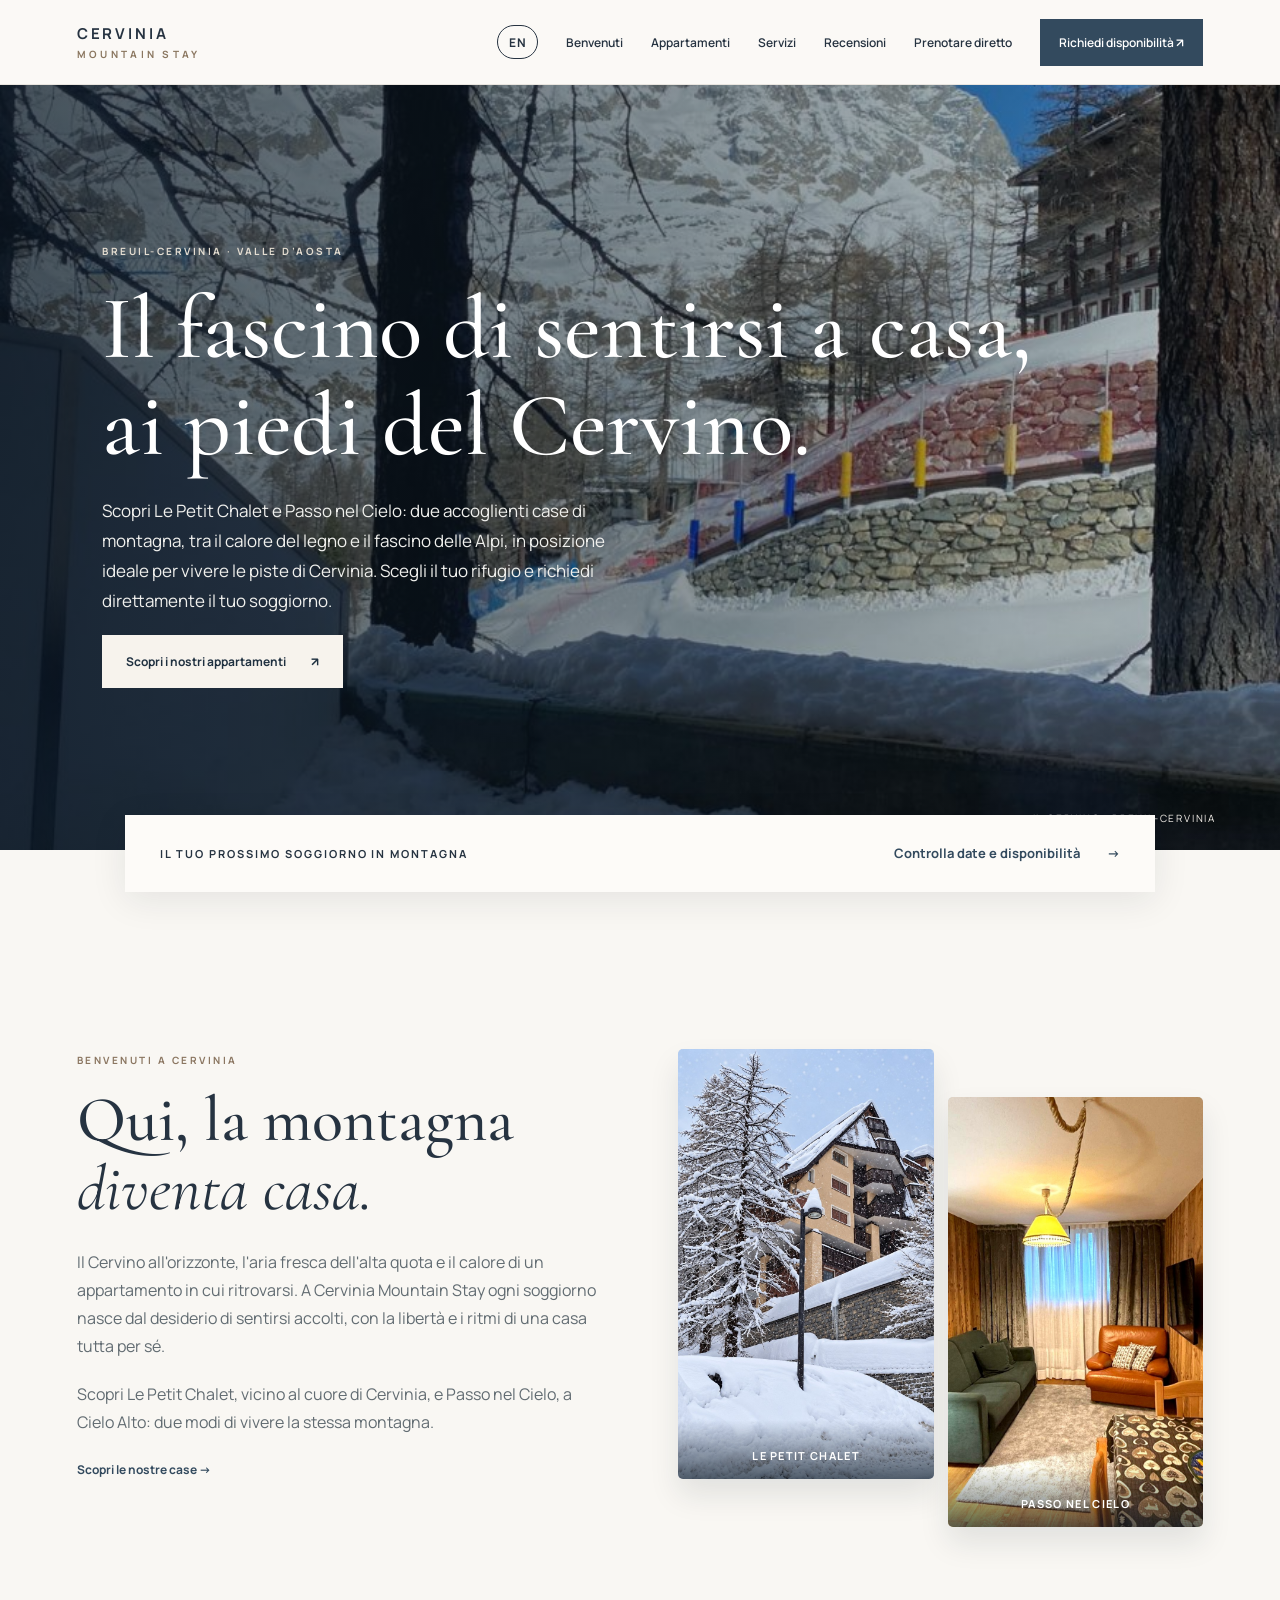
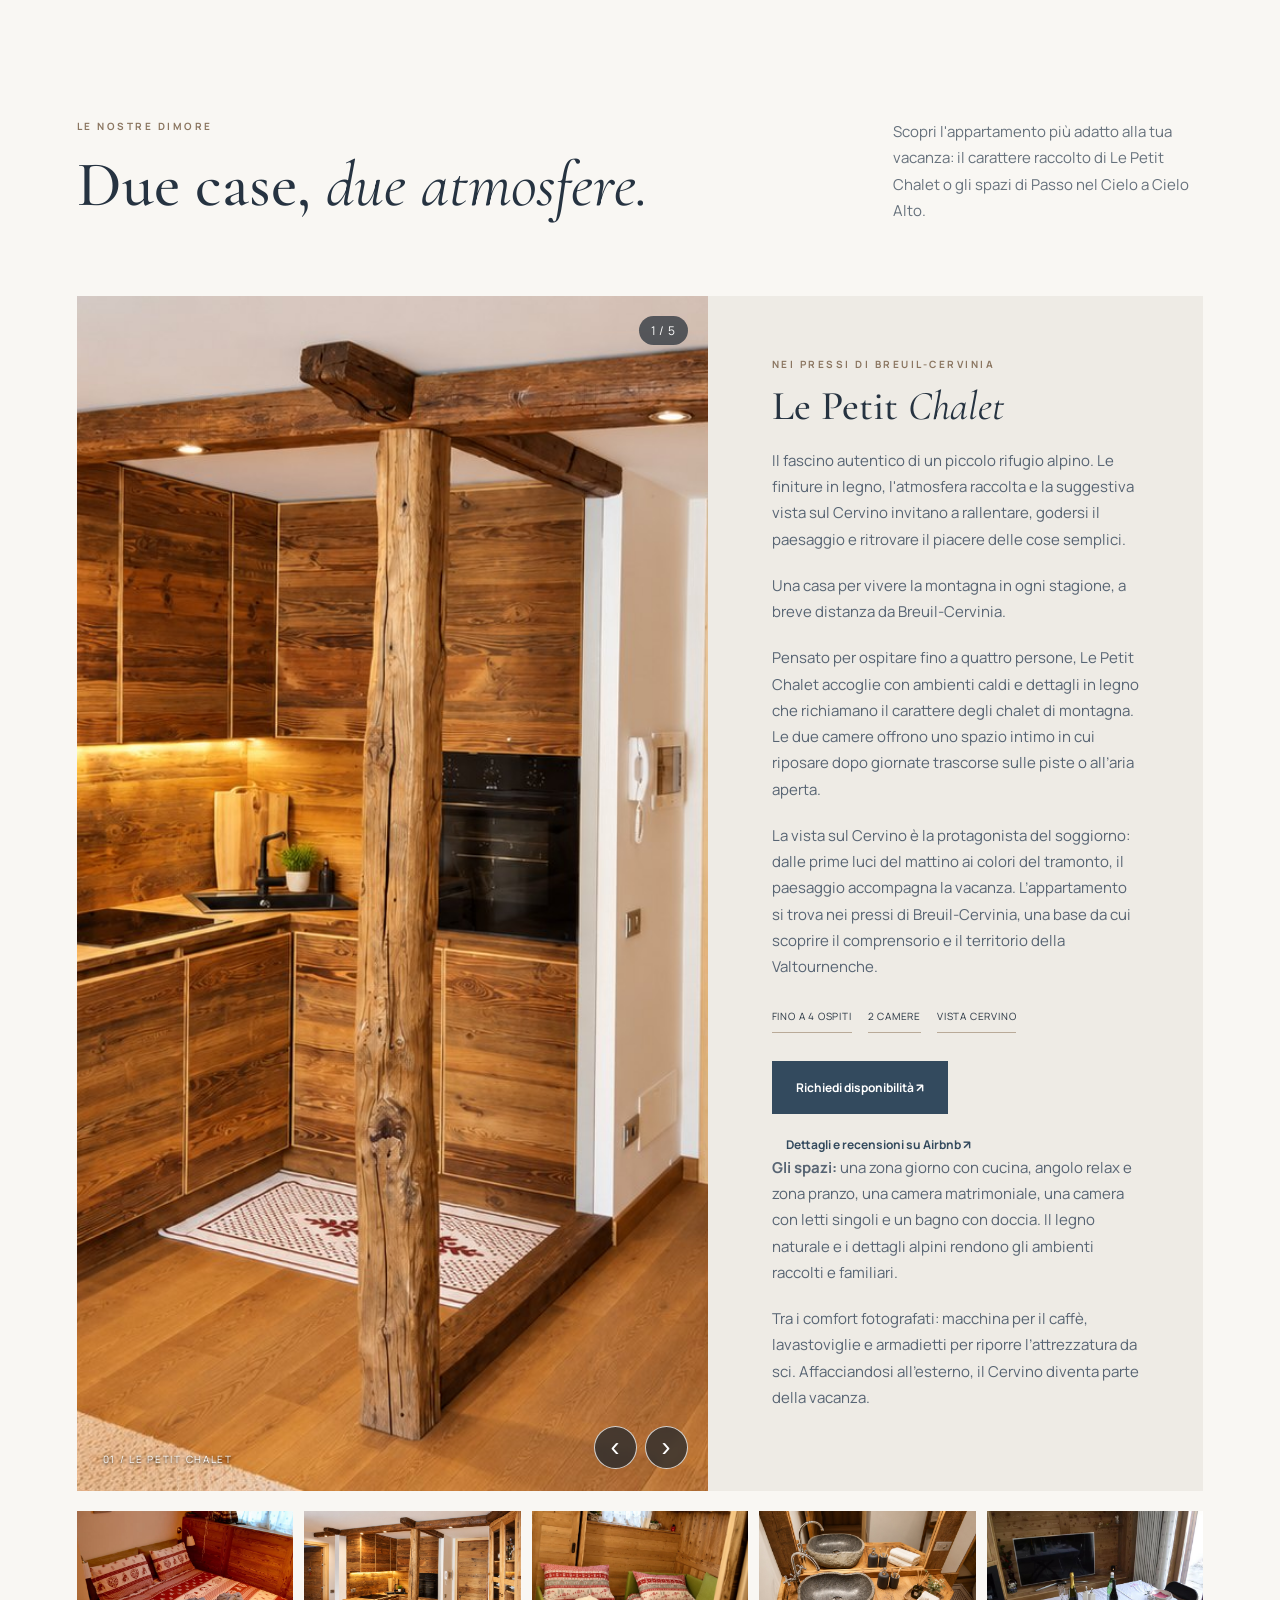
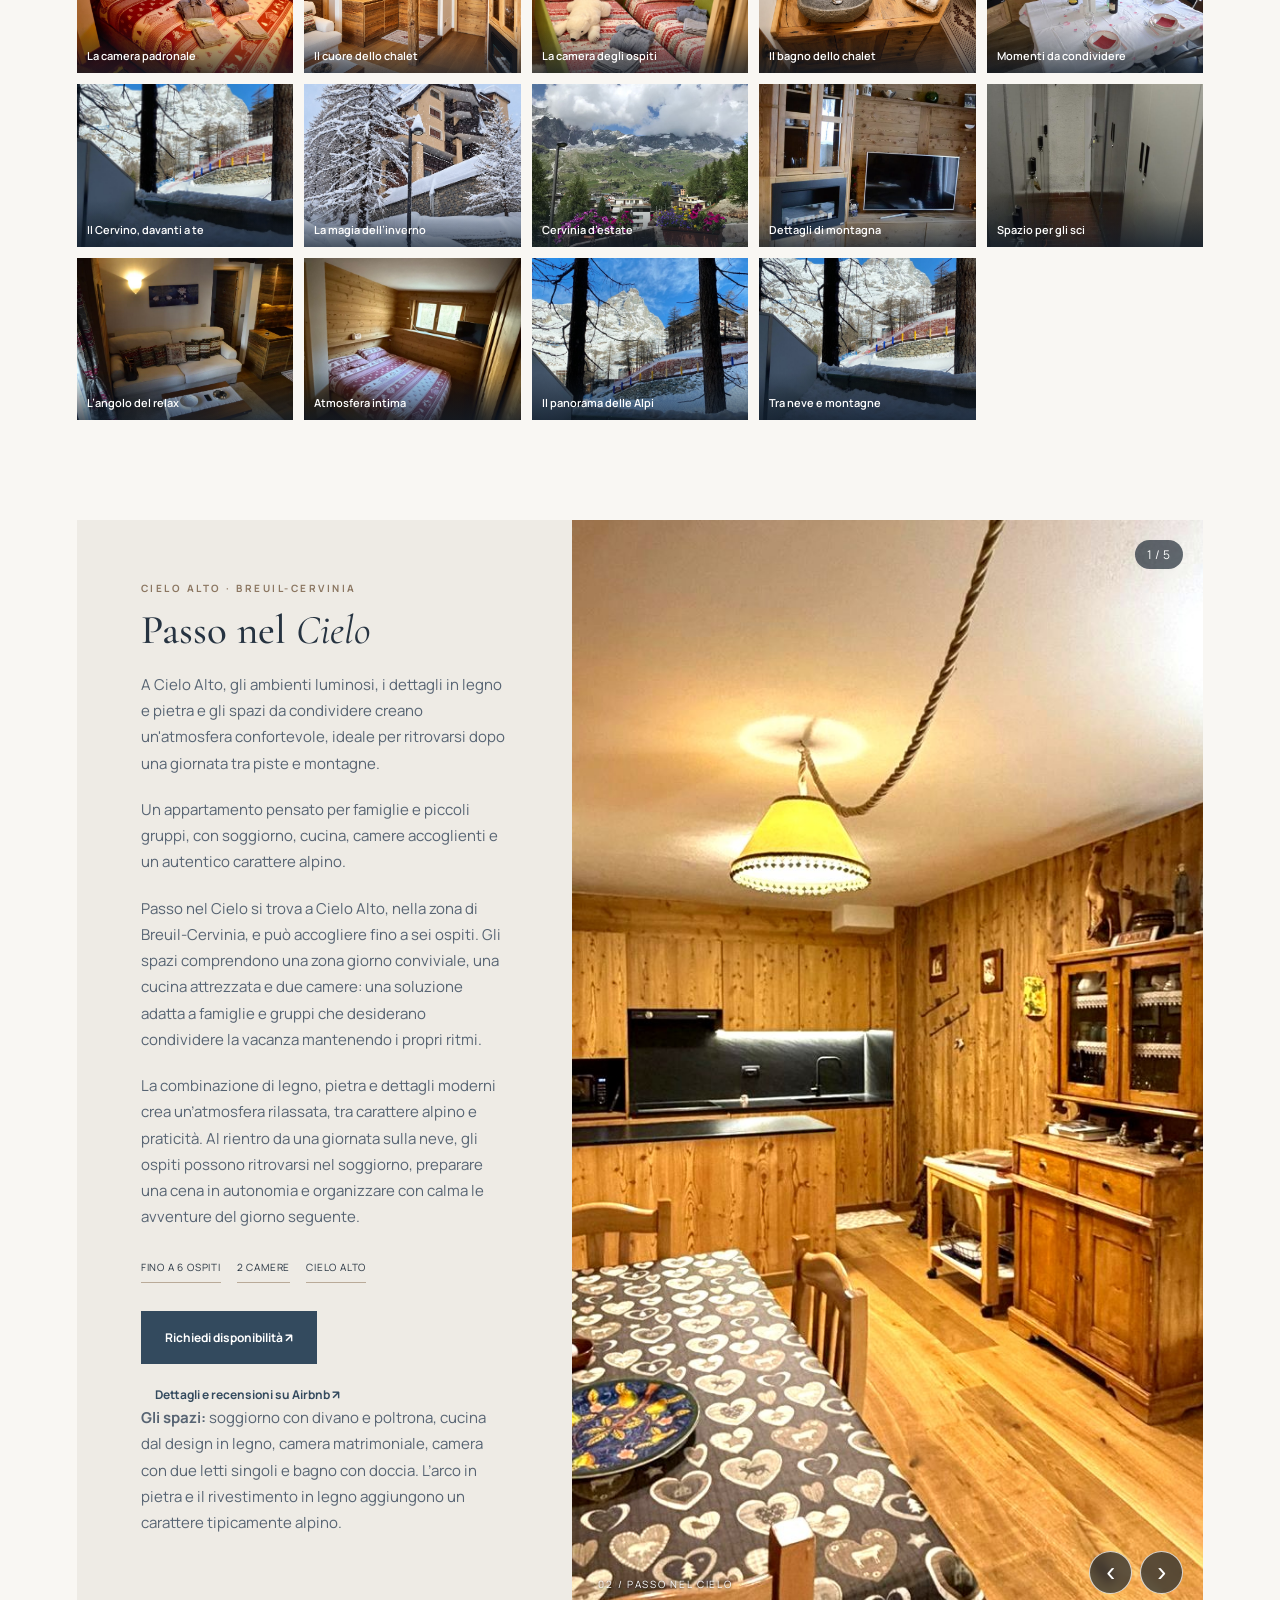
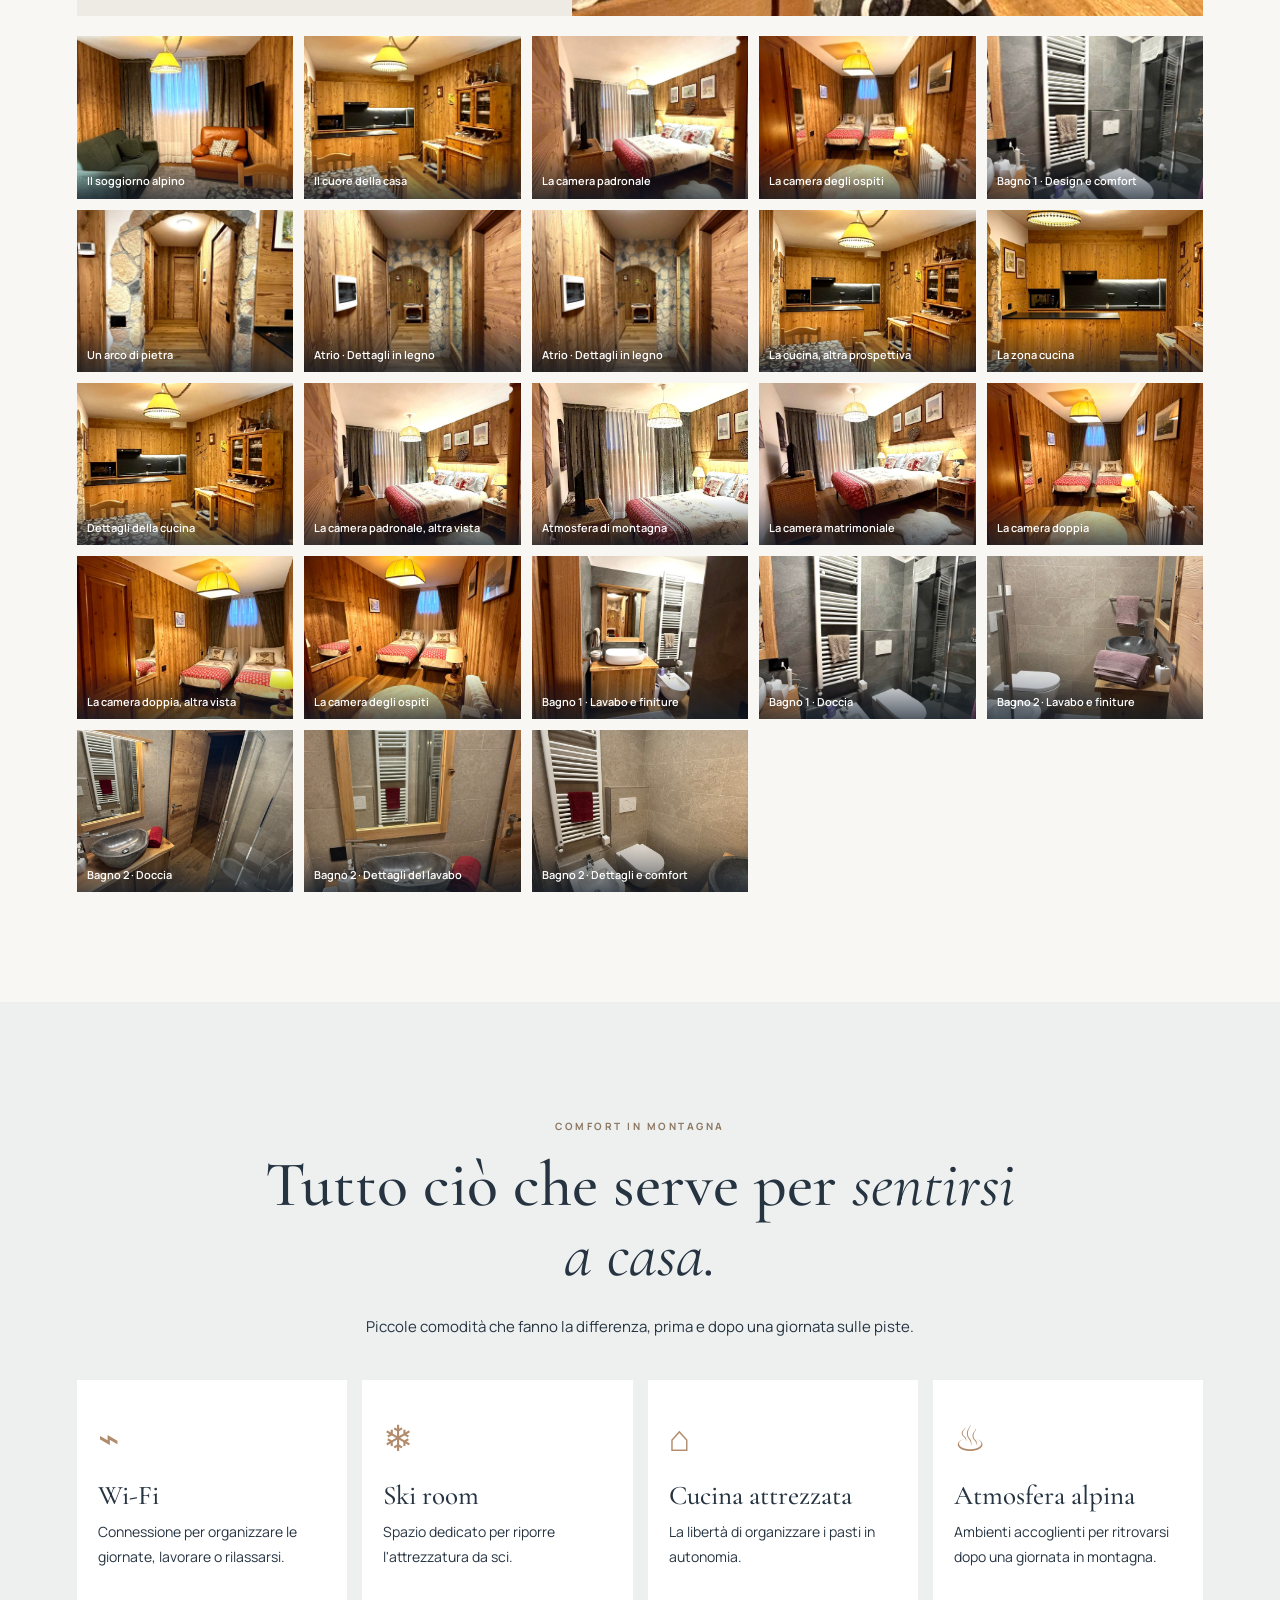
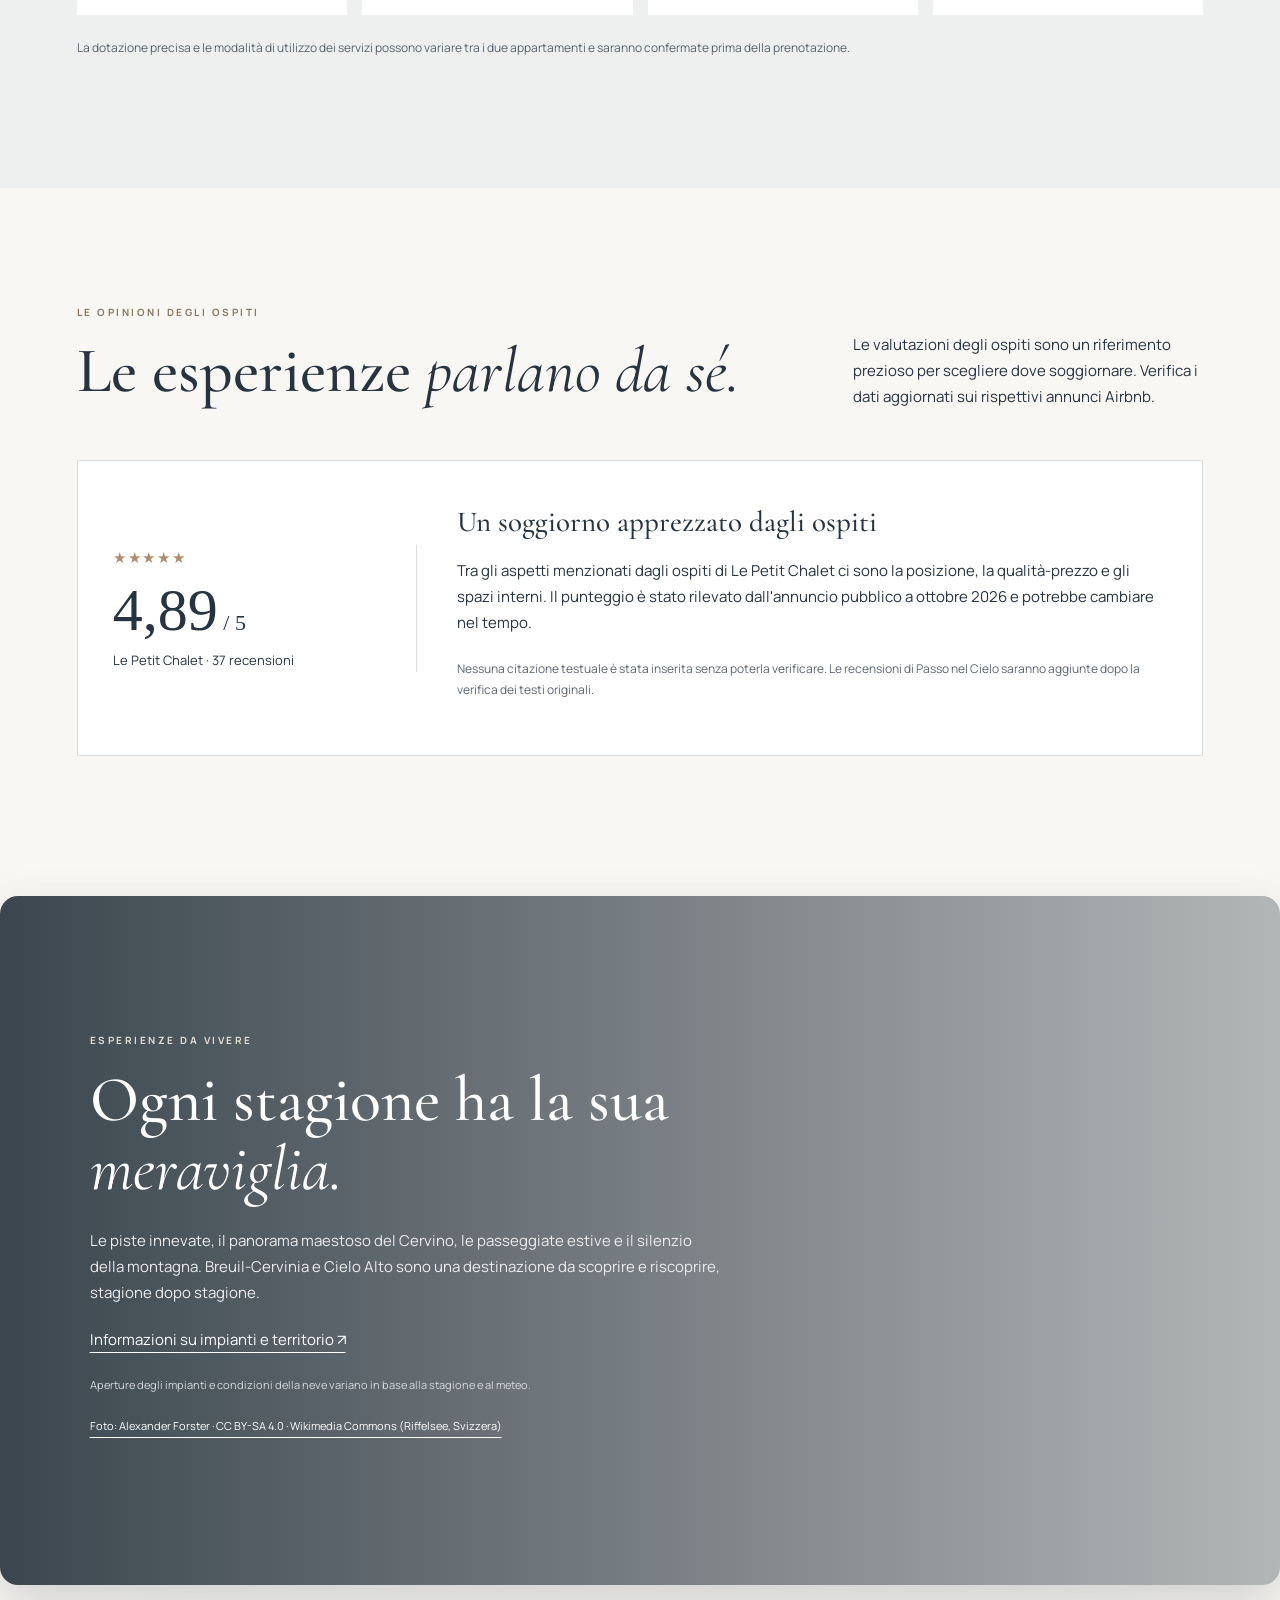
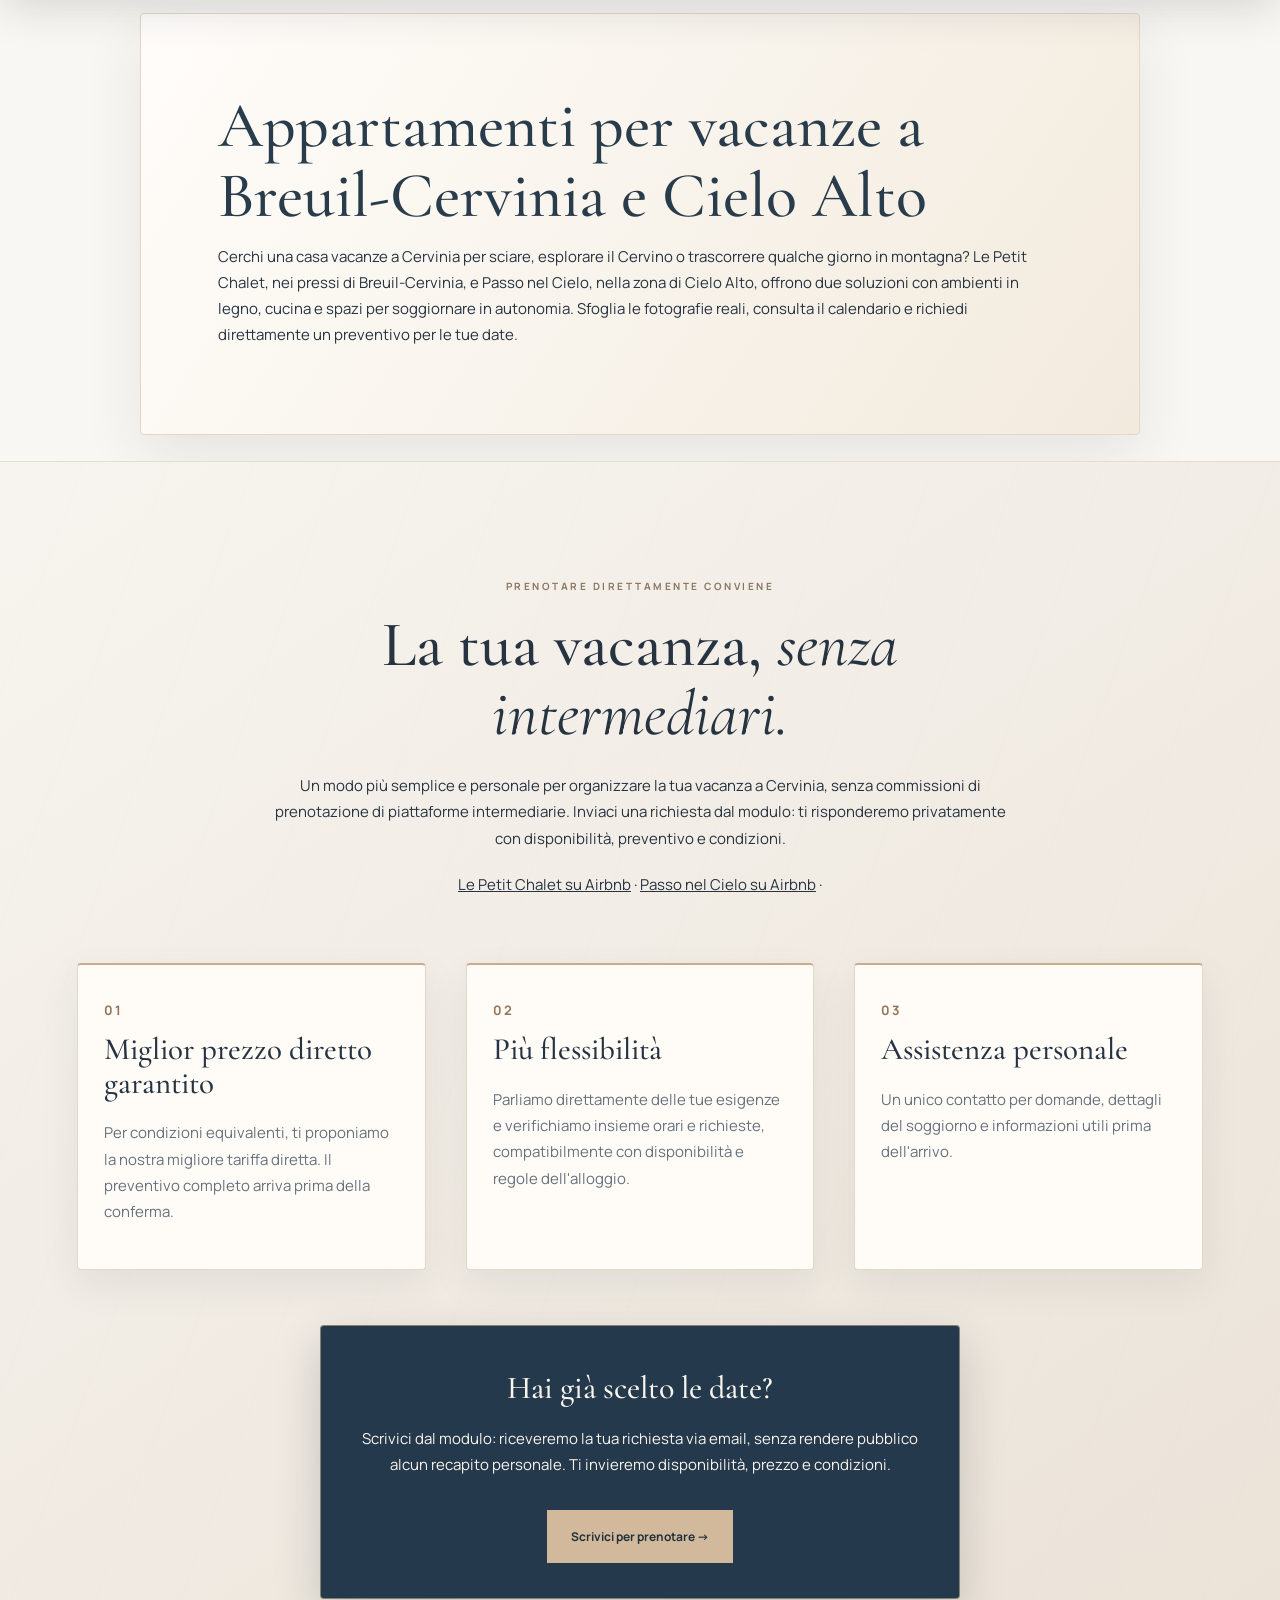
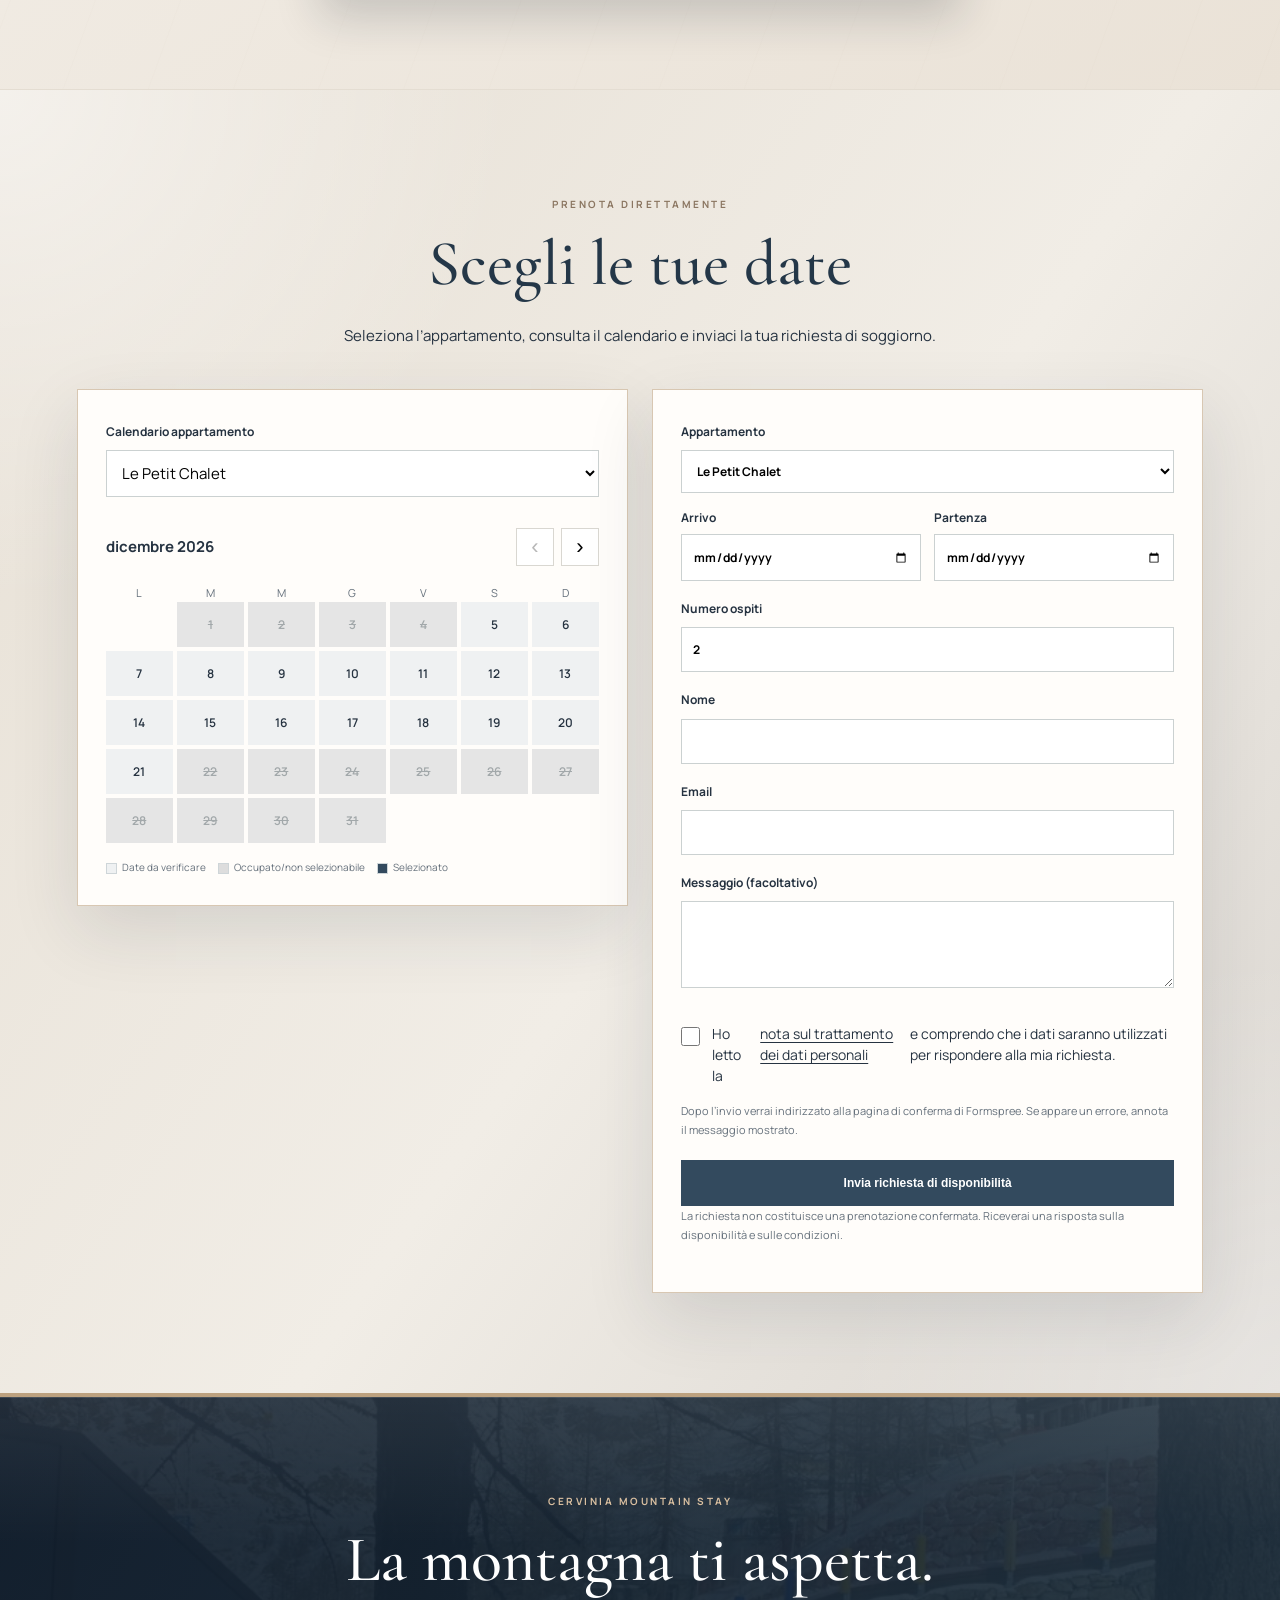
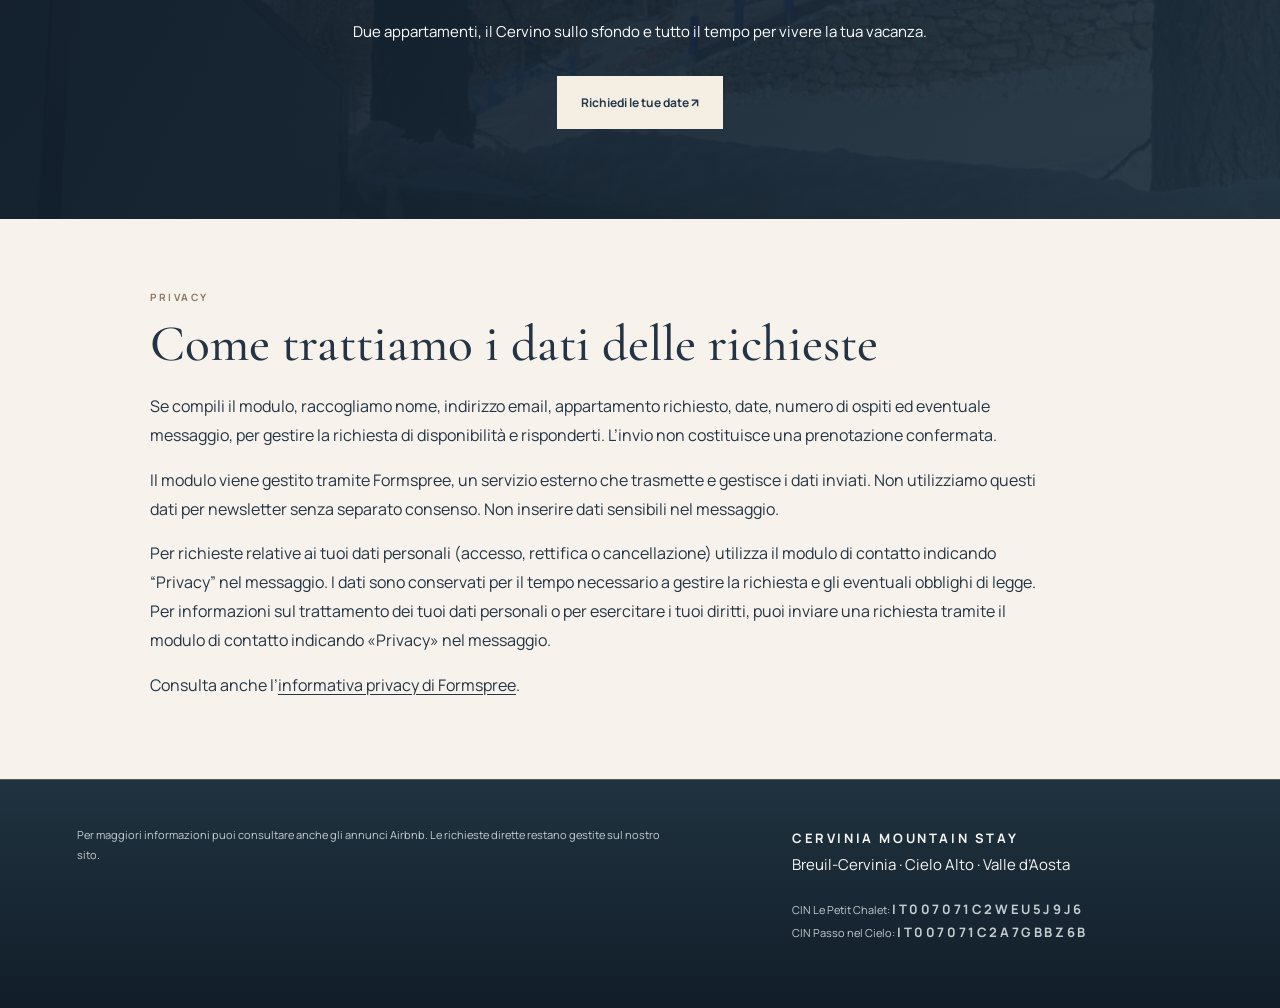
==== commit 5308546a: "Aggiorna titolo Google per chalet in affitto a Cervinia" ====
--- a/index.html
+++ b/index.html
@@ -1,6 +1,6 @@
 <!DOCTYPE html>
 
-<html lang="it"><head><meta charset="utf-8"/><meta content="width=device-width,initial-scale=1" name="viewport"/><title>Appartamenti vacanze a Cervinia | Le Petit Chalet e Passo nel Cielo</title><meta content="Appartamenti vacanze a Cervinia e Cielo Alto: Le Petit Chalet con vista Cervino per 4 ospiti e Passo nel Cielo per 6. Foto e richieste dirette." name="description"/><meta content="#243444" name="theme-color"/><meta content="index,follow,max-image-preview:large" name="robots"/><meta content="website" property="og:type"/><meta content="Appartamenti vacanze a Cervinia | Le Petit Chalet e Passo nel Cielo" property="og:title"/><meta content="Appartamenti vacanze a Cervinia e Cielo Alto: Le Petit Chalet con vista Cervino per 4 ospiti e Passo nel Cielo per 6. Foto e richieste dirette." property="og:description"/><link rel="canonical" href="https://giorginac.github.io/cervinia-mountain-stay/"/><meta property="og:url" content="https://giorginac.github.io/cervinia-mountain-stay/"/><meta property="og:locale" content="it_IT"/><meta property="og:image" content="https://giorginac.github.io/cervinia-mountain-stay/petit_view.jpg"/><meta property="og:image:alt" content="Vista sul Cervino da Le Petit Chalet a Cervinia"/><meta name="twitter:card" content="summary_large_image"/><meta name="twitter:title" content="Appartamenti vacanze a Cervinia | Le Petit Chalet e Passo nel Cielo"/><meta name="twitter:description" content="Appartamenti vacanze a Cervinia e Cielo Alto: Le Petit Chalet con vista Cervino per 4 ospiti e Passo nel Cielo per 6. Foto e richieste dirette."/><meta name="twitter:image" content="https://giorginac.github.io/cervinia-mountain-stay/petit_view.jpg"/><link rel="alternate" hreflang="x-default" href="https://giorginac.github.io/cervinia-mountain-stay/"/><link href="style.css" rel="stylesheet"/><link rel="alternate" hreflang="en" href="https://giorginac.github.io/cervinia-mountain-stay/en.html"/><link rel="alternate" hreflang="it" href="https://giorginac.github.io/cervinia-mountain-stay/"/><script type="application/ld+json">{"@context":"https://schema.org","@graph":[{"@type":"WebSite","name":"Cervinia Mountain Stay","url":"https://giorginac.github.io/cervinia-mountain-stay/","inLanguage":["it","en"]},{"@type":"WebPage","name":"Appartamenti vacanze a Cervinia | Le Petit Chalet e Passo nel Cielo","url":"https://giorginac.github.io/cervinia-mountain-stay/","description":"Appartamenti vacanze a Cervinia e Cielo Alto: Le Petit Chalet con vista Cervino per 4 ospiti e Passo nel Cielo per 6. Foto e richieste dirette.","inLanguage":"it","isPartOf":{"@type":"WebSite","url":"https://giorginac.github.io/cervinia-mountain-stay/"},"mainEntity":{"@type":"ItemList","itemListElement":[{"@type":"ListItem","position":1,"name":"Le Petit Chalet","url":"https://giorginac.github.io/cervinia-mountain-stay/#alloggi"},{"@type":"ListItem","position":2,"name":"Passo nel Cielo","url":"https://giorginac.github.io/cervinia-mountain-stay/#alloggi"}]}}]}</script></head><body>
+<html lang="it"><head><meta charset="utf-8"/><meta content="width=device-width,initial-scale=1" name="viewport"/><title>Chalet in affitto a Cervinia | Cervinia Mountain Stay</title><meta content="Appartamenti vacanze a Cervinia e Cielo Alto: Le Petit Chalet con vista Cervino per 4 ospiti e Passo nel Cielo per 6. Foto e richieste dirette." name="description"/><meta content="#243444" name="theme-color"/><meta content="index,follow,max-image-preview:large" name="robots"/><meta content="website" property="og:type"/><meta content="Chalet in affitto a Cervinia | Cervinia Mountain Stay" property="og:title"/><meta content="Appartamenti vacanze a Cervinia e Cielo Alto: Le Petit Chalet con vista Cervino per 4 ospiti e Passo nel Cielo per 6. Foto e richieste dirette." property="og:description"/><link rel="canonical" href="https://giorginac.github.io/cervinia-mountain-stay/"/><meta property="og:url" content="https://giorginac.github.io/cervinia-mountain-stay/"/><meta property="og:locale" content="it_IT"/><meta property="og:image" content="https://giorginac.github.io/cervinia-mountain-stay/petit_view.jpg"/><meta property="og:image:alt" content="Vista sul Cervino da Le Petit Chalet a Cervinia"/><meta name="twitter:card" content="summary_large_image"/><meta name="twitter:title" content="Chalet in affitto a Cervinia | Cervinia Mountain Stay"/><meta name="twitter:description" content="Appartamenti vacanze a Cervinia e Cielo Alto: Le Petit Chalet con vista Cervino per 4 ospiti e Passo nel Cielo per 6. Foto e richieste dirette."/><meta name="twitter:image" content="https://giorginac.github.io/cervinia-mountain-stay/petit_view.jpg"/><link rel="alternate" hreflang="x-default" href="https://giorginac.github.io/cervinia-mountain-stay/"/><link href="style.css" rel="stylesheet"/><link rel="alternate" hreflang="en" href="https://giorginac.github.io/cervinia-mountain-stay/en.html"/><link rel="alternate" hreflang="it" href="https://giorginac.github.io/cervinia-mountain-stay/"/><script type="application/ld+json">{"@context":"https://schema.org","@graph":[{"@type":"WebSite","name":"Cervinia Mountain Stay","url":"https://giorginac.github.io/cervinia-mountain-stay/","inLanguage":["it","en"]},{"@type":"WebPage","name":"Appartamenti vacanze a Cervinia | Le Petit Chalet e Passo nel Cielo","url":"https://giorginac.github.io/cervinia-mountain-stay/","description":"Appartamenti vacanze a Cervinia e Cielo Alto: Le Petit Chalet con vista Cervino per 4 ospiti e Passo nel Cielo per 6. Foto e richieste dirette.","inLanguage":"it","isPartOf":{"@type":"WebSite","url":"https://giorginac.github.io/cervinia-mountain-stay/"},"mainEntity":{"@type":"ItemList","itemListElement":[{"@type":"ListItem","position":1,"name":"Le Petit Chalet","url":"https://giorginac.github.io/cervinia-mountain-stay/#alloggi"},{"@type":"ListItem","position":2,"name":"Passo nel Cielo","url":"https://giorginac.github.io/cervinia-mountain-stay/#alloggi"}]}}]}</script></head><body>
 <header class="top"><a class="brand" href="#home">CERVINIA <small>MOUNTAIN STAY</small></a><button aria-controls="main-nav" aria-expanded="false" aria-label="Apri menu" class="menu-toggle" type="button">☰</button><nav id="main-nav"><a class="lang-switch" href="en.html" lang="en" hreflang="en">EN</a><a href="#filosofia">Benvenuti</a><a href="#alloggi">Appartamenti</a><a href="#servizi">Servizi</a><a href="#recensioni">Recensioni</a><a href="#vantaggi">Prenotare diretto</a><a class="nav-cta" href="#prenota">Richiedi disponibilità ↗</a></nav></header>
 <main id="home">
 <section aria-label="Vista sul Cervino" class="hero" style="background-image:linear-gradient(90deg,rgba(12,23,35,.74),rgba(21,39,52,.24)),url('petit_view.jpg')"><div class="hero-inner"><span class="eyebrow light">BREUIL-CERVINIA · VALLE D’AOSTA</span><h1>Il fascino di sentirsi a casa, ai piedi del Cervino.</h1><p>Scopri Le Petit Chalet e Passo nel Cielo: due accoglienti case di montagna, tra il calore del legno e il fascino delle Alpi, in posizione ideale per vivere le piste di Cervinia. Scegli il tuo rifugio e richiedi direttamente il tuo soggiorno.</p><a class="button light-btn" href="#alloggi">Scopri i nostri appartamenti <span>↗</span></a></div><span class="hero-caption">IL CERVINO · BREUIL-CERVINIA</span></section>
